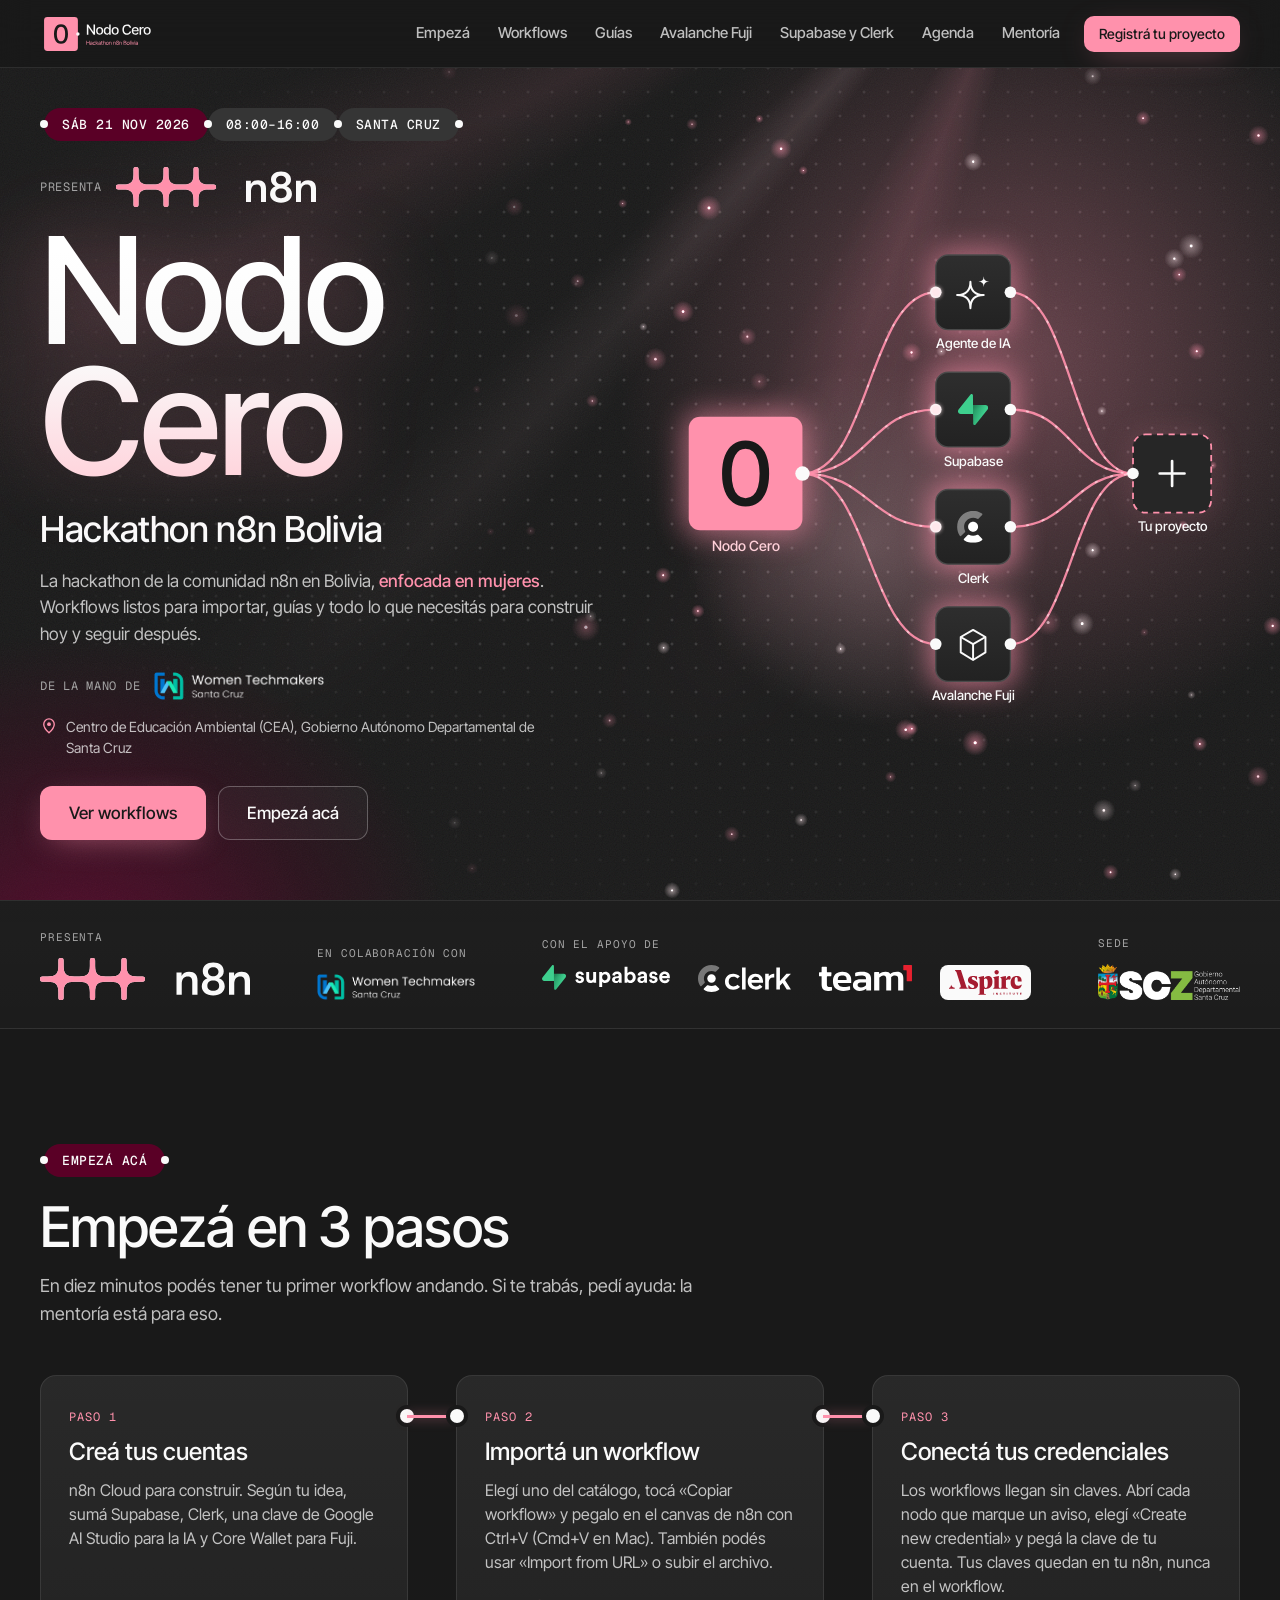
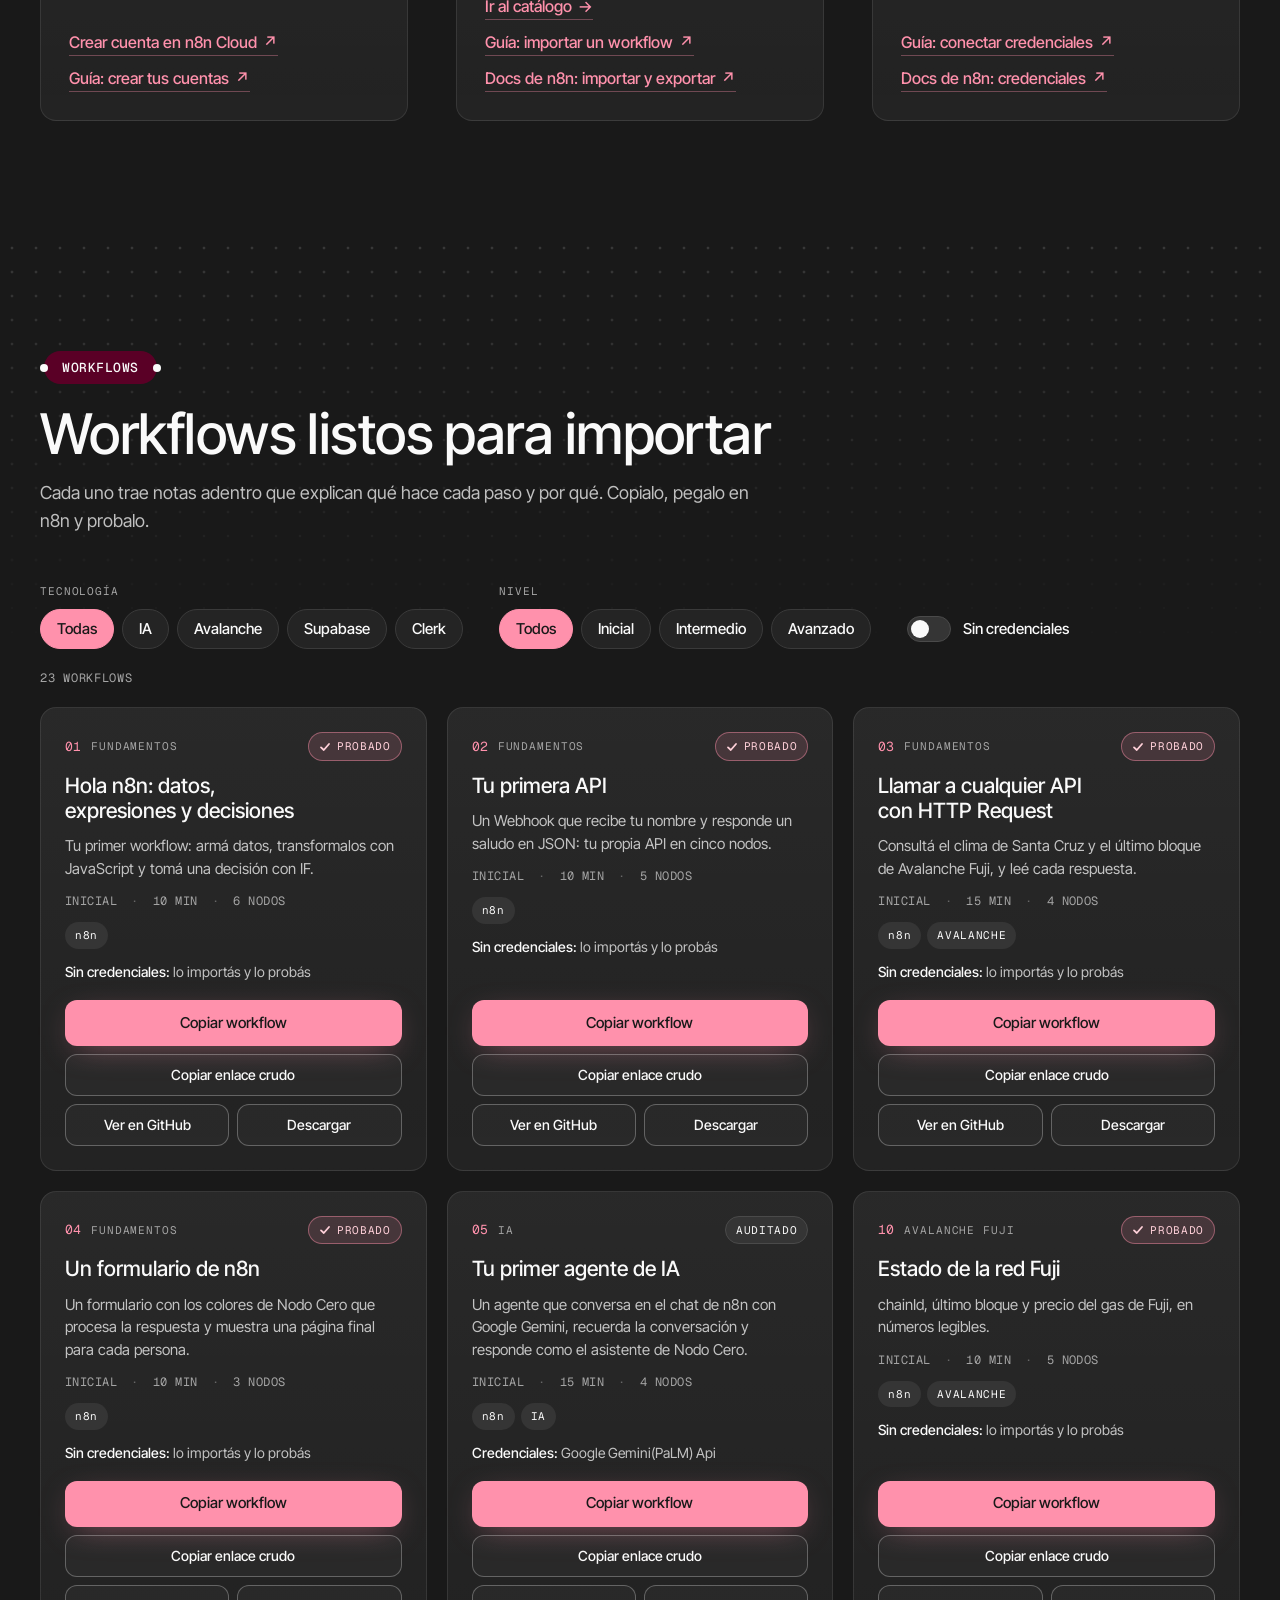
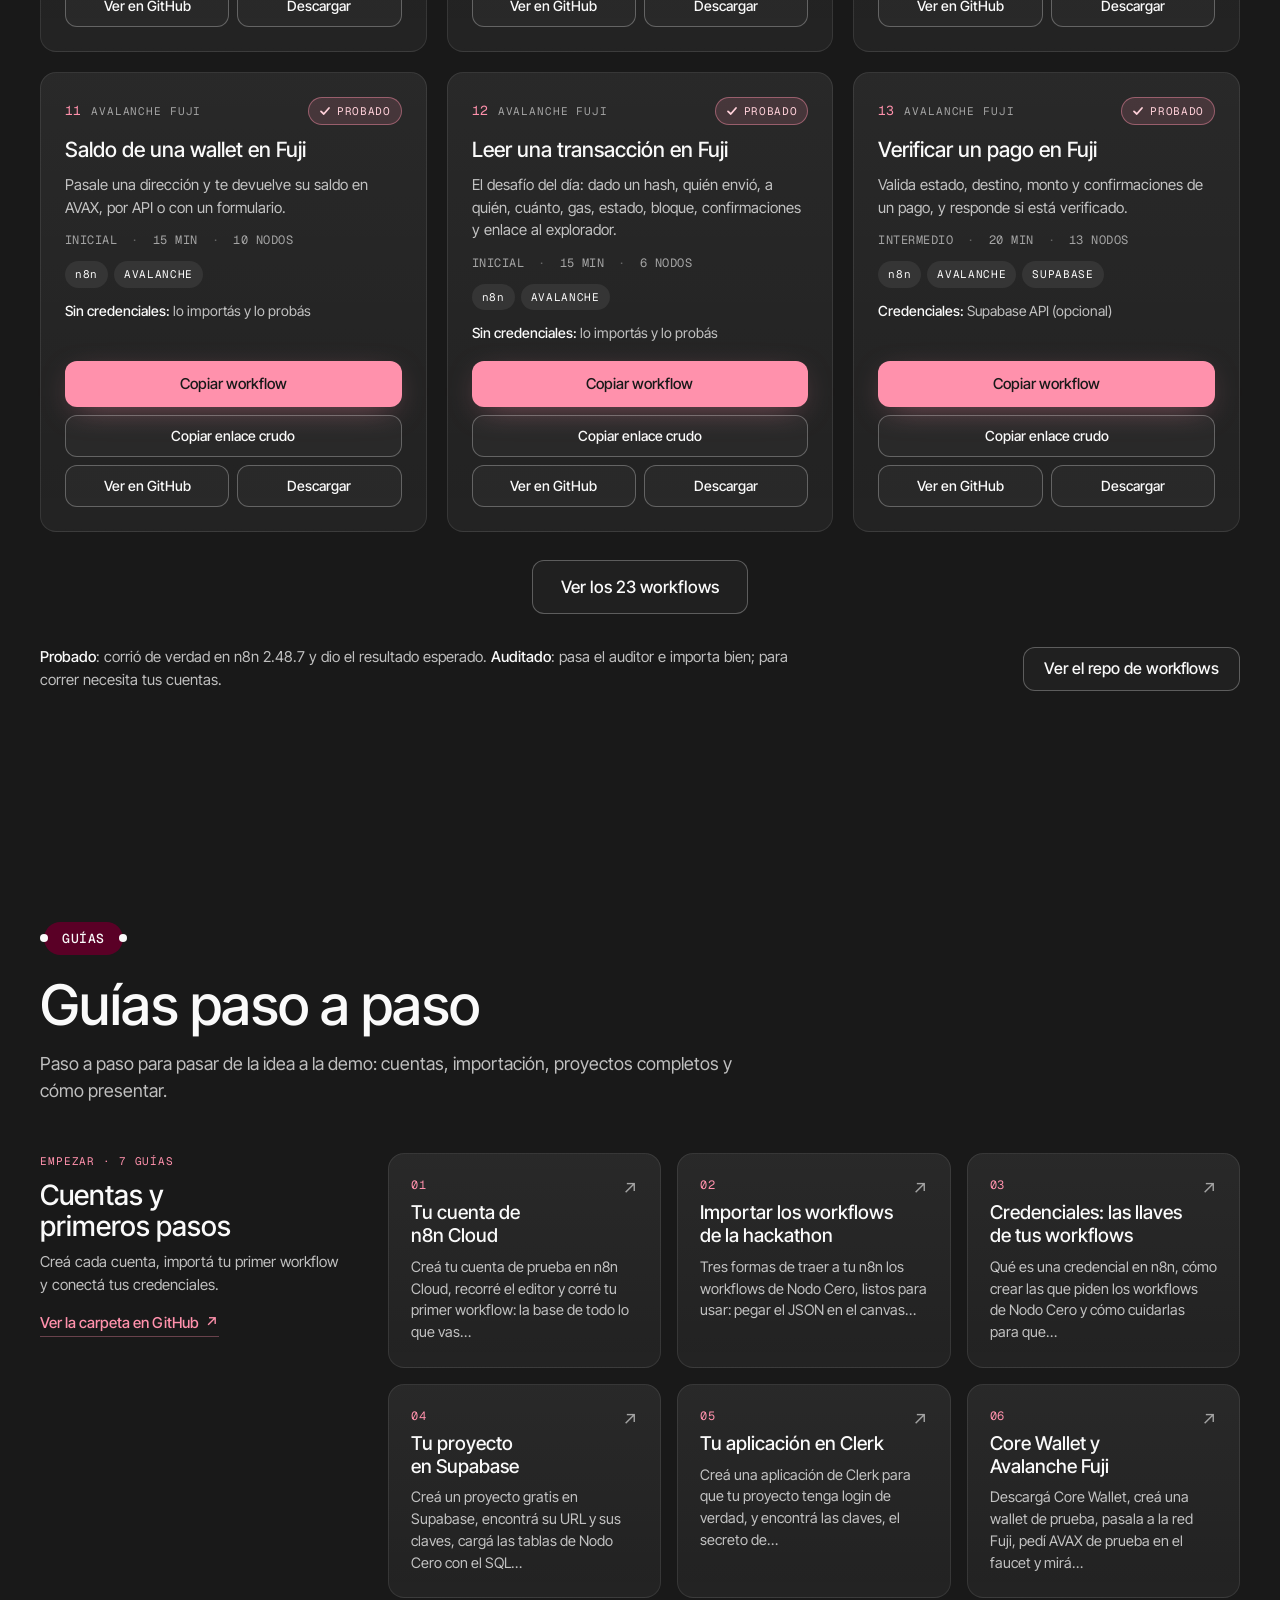
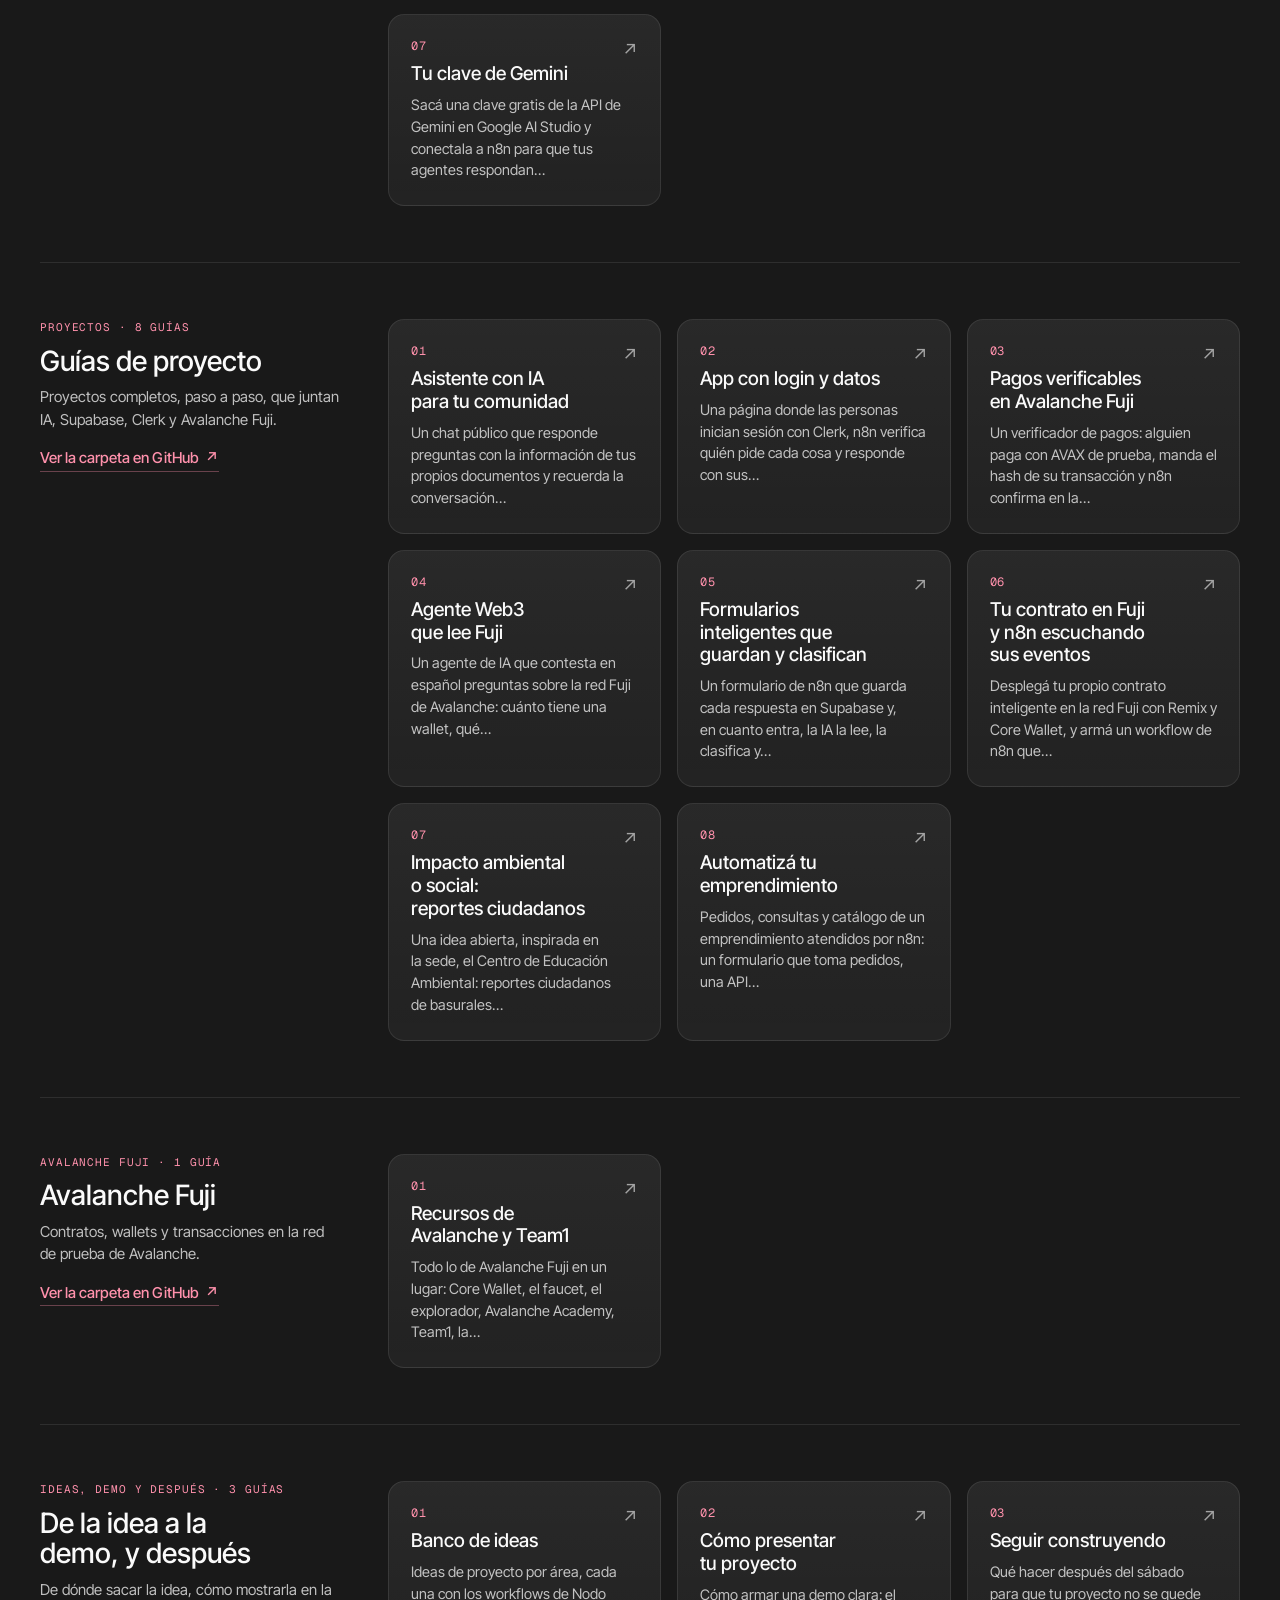
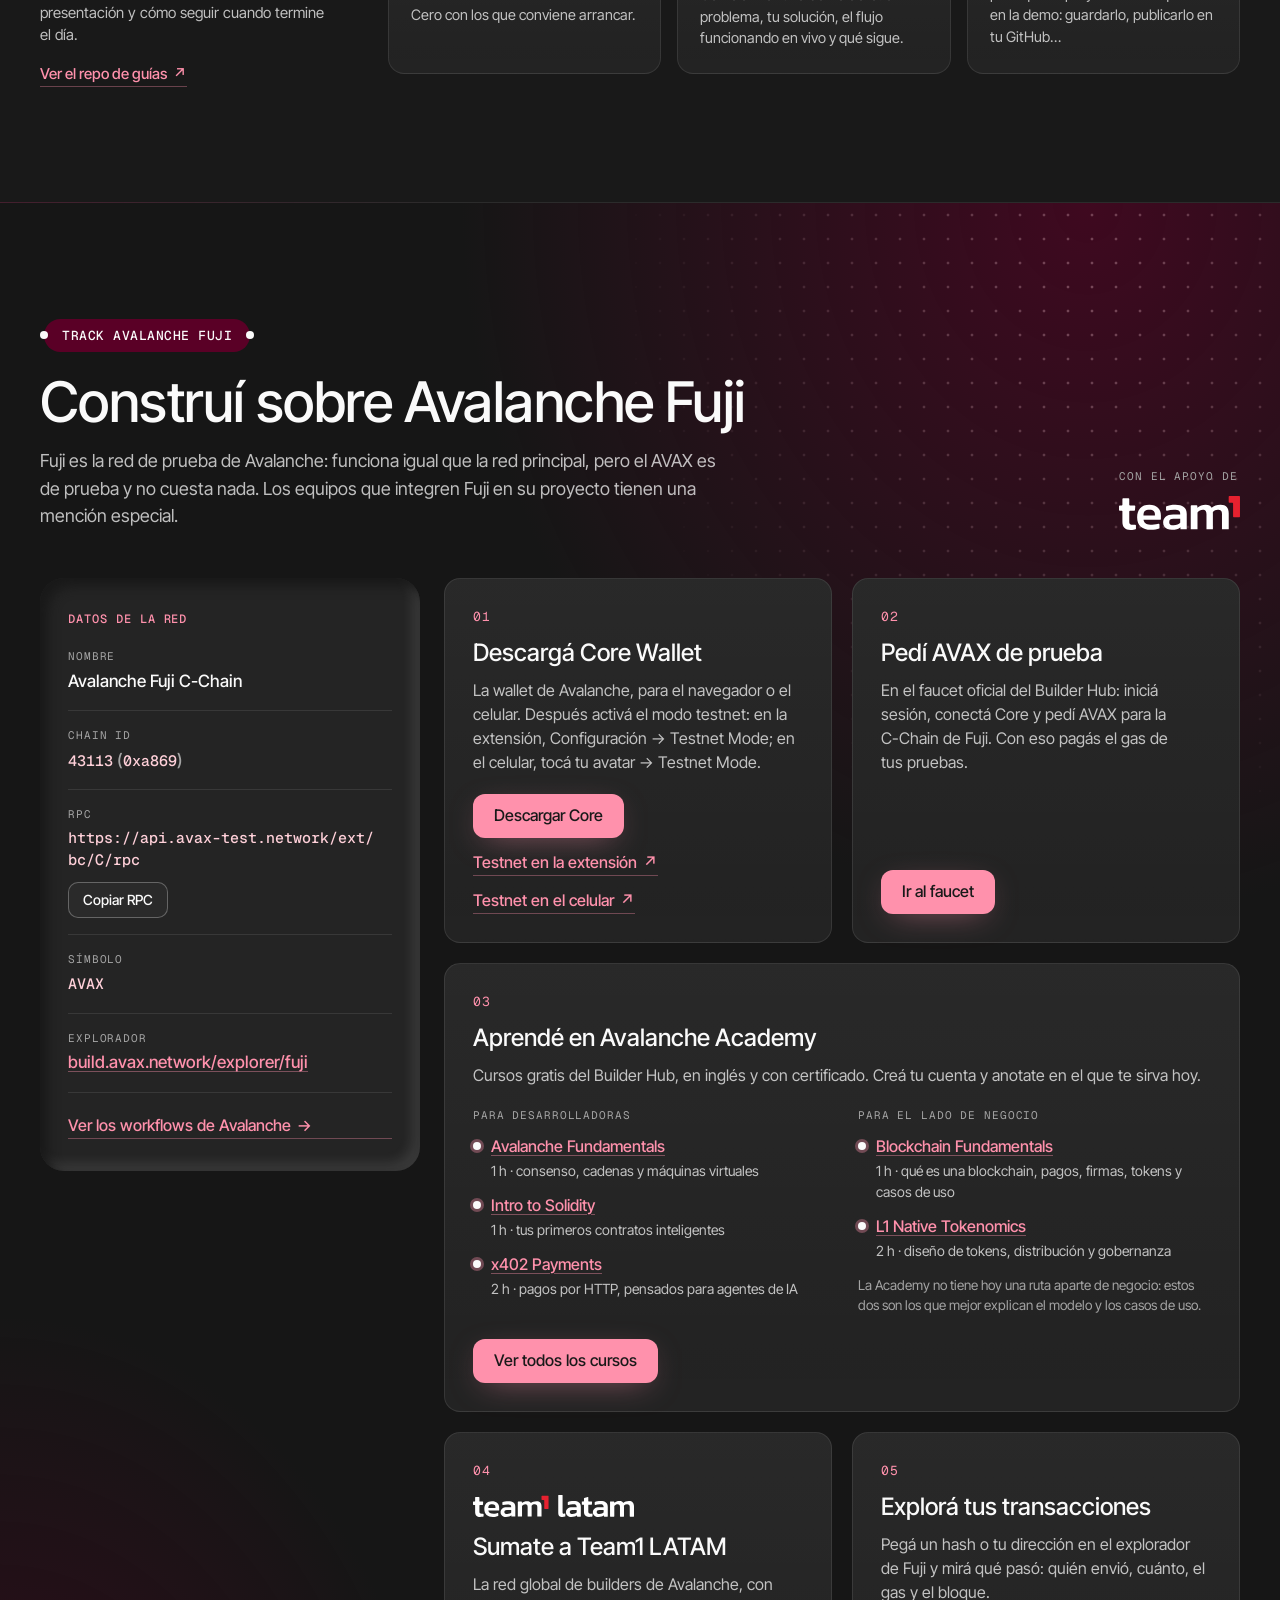
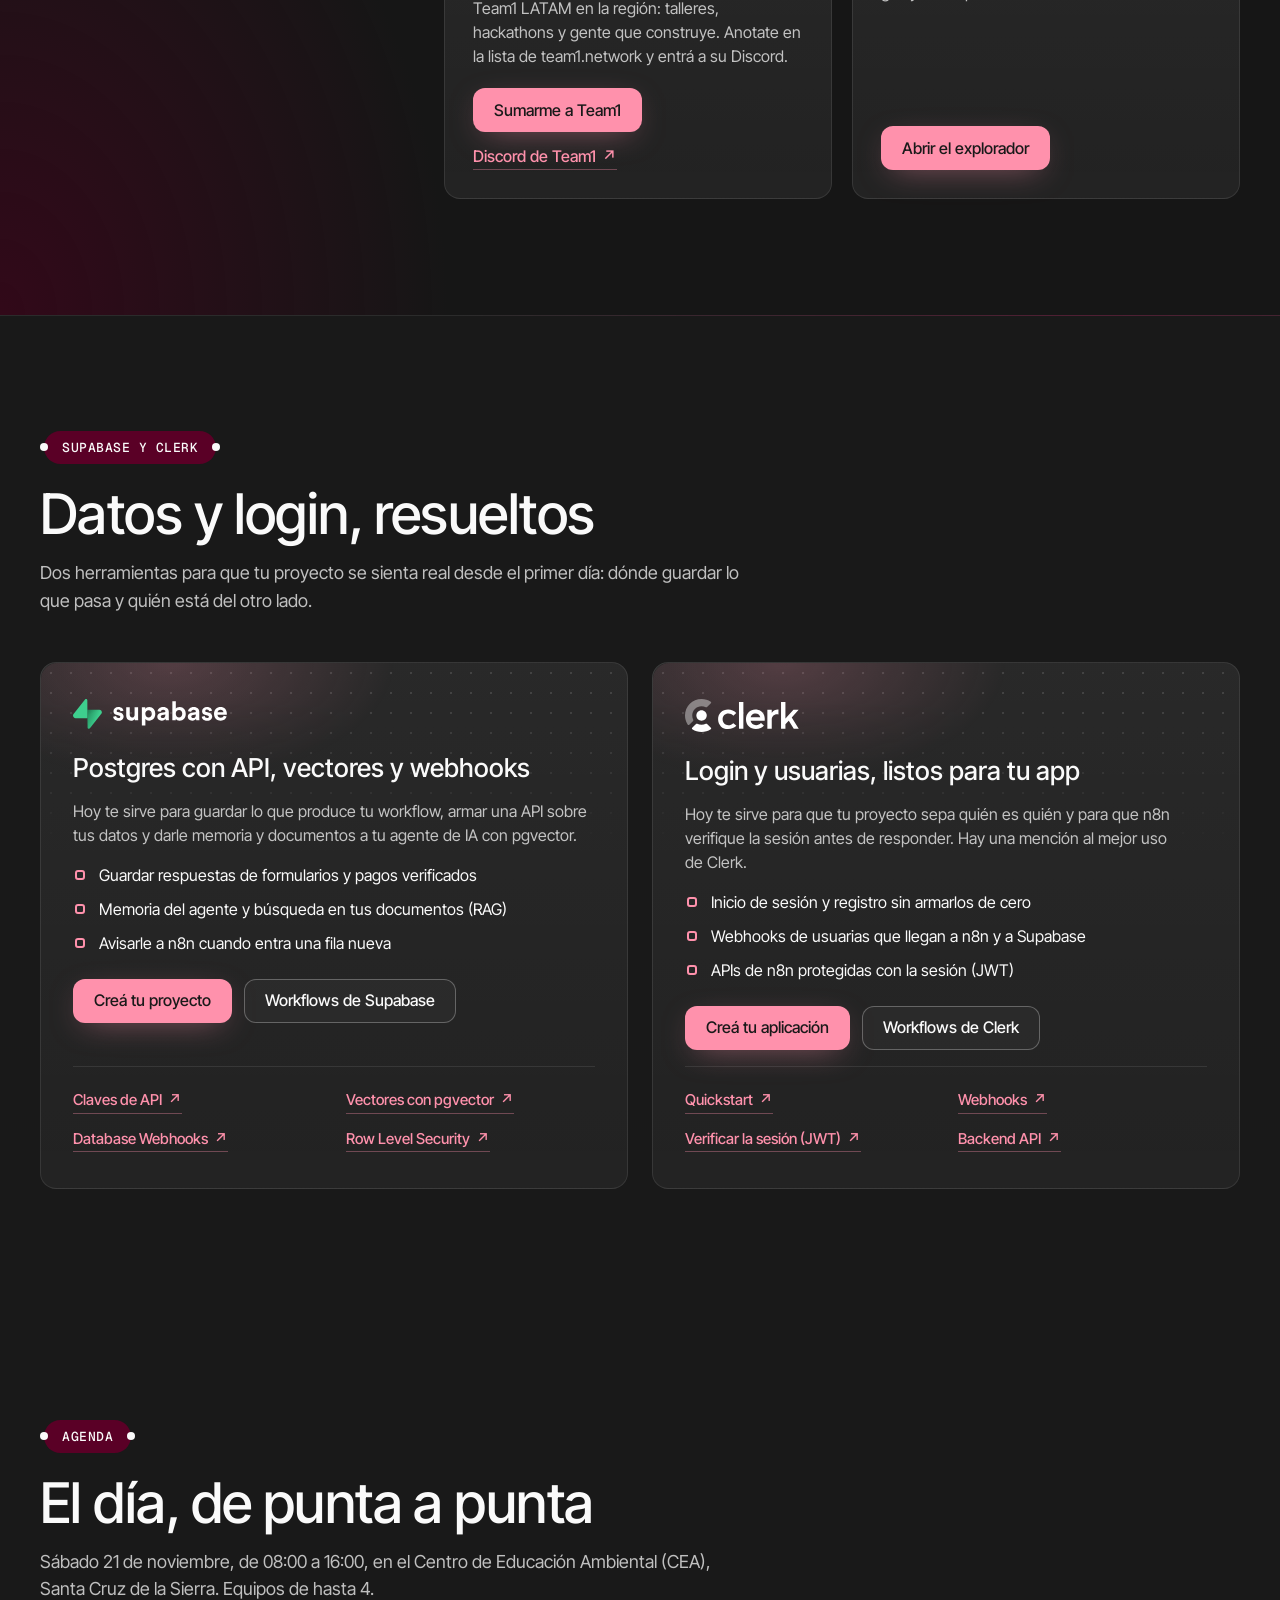
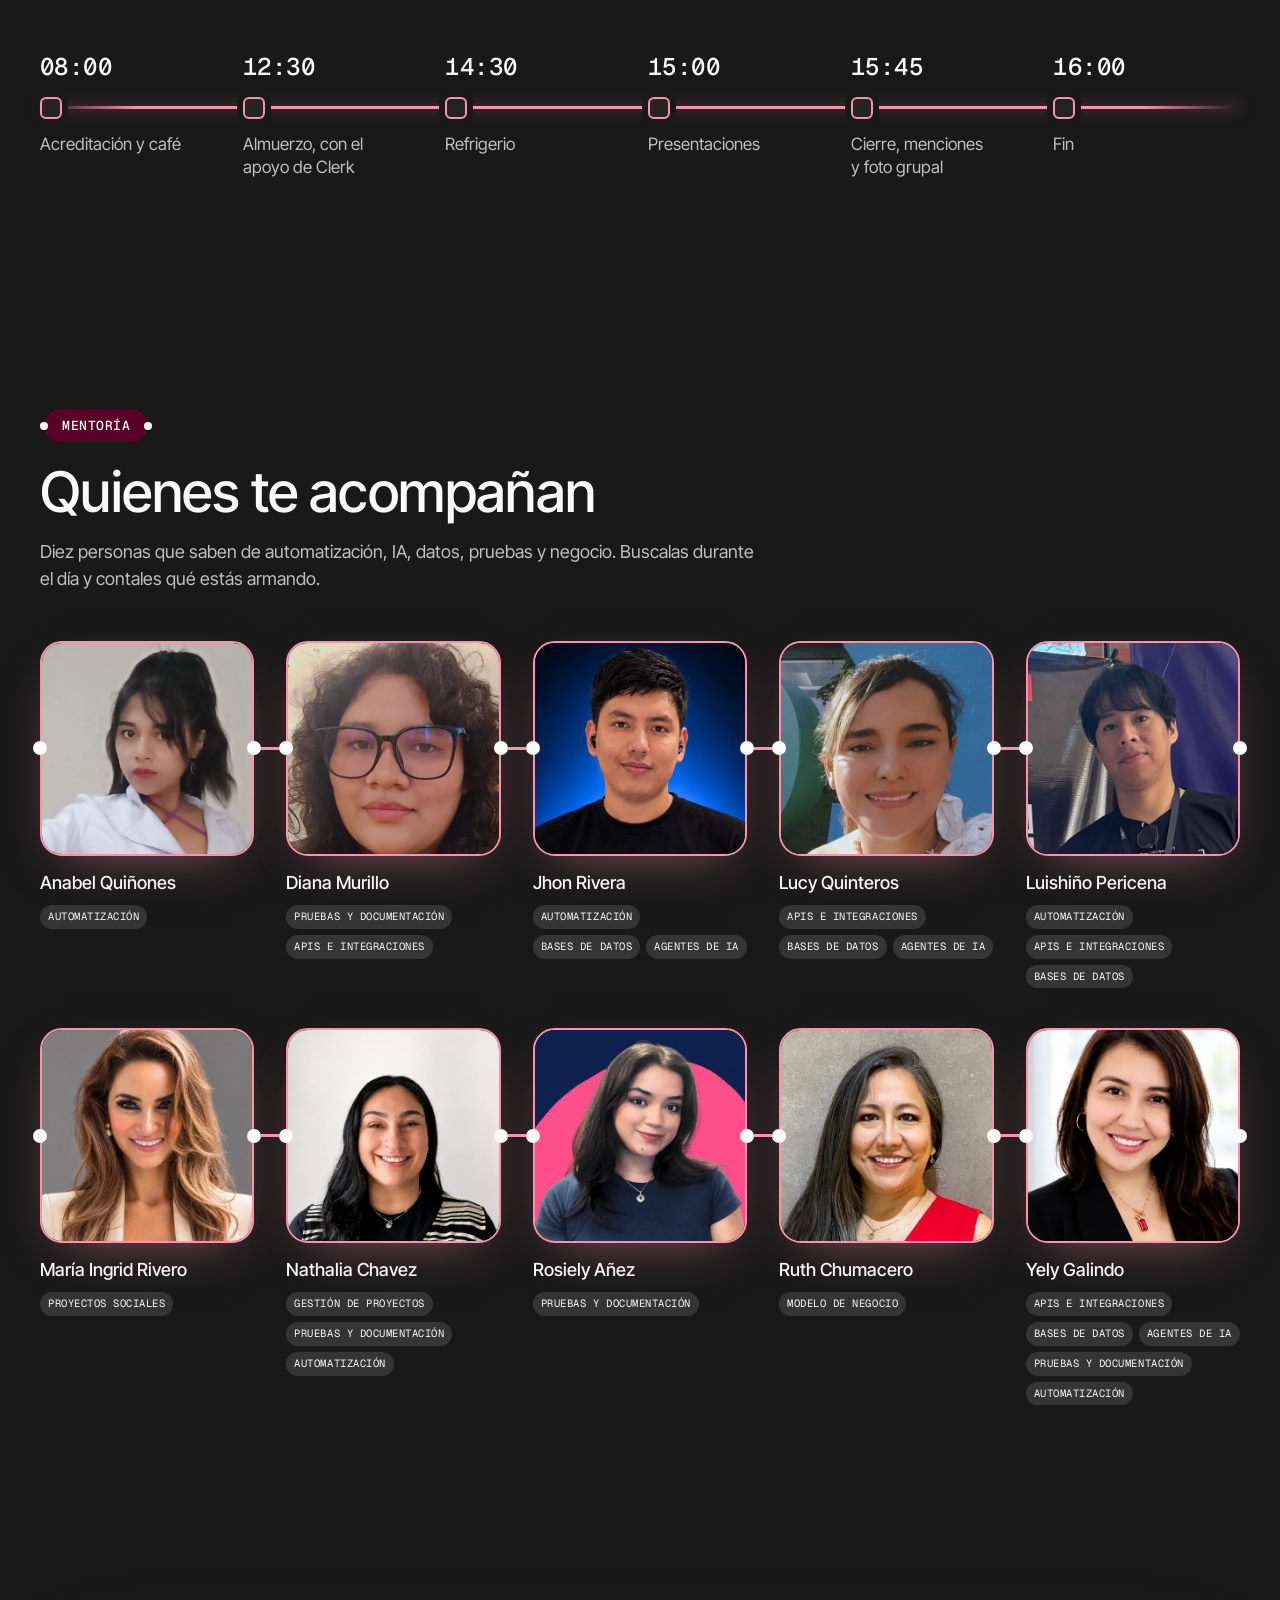
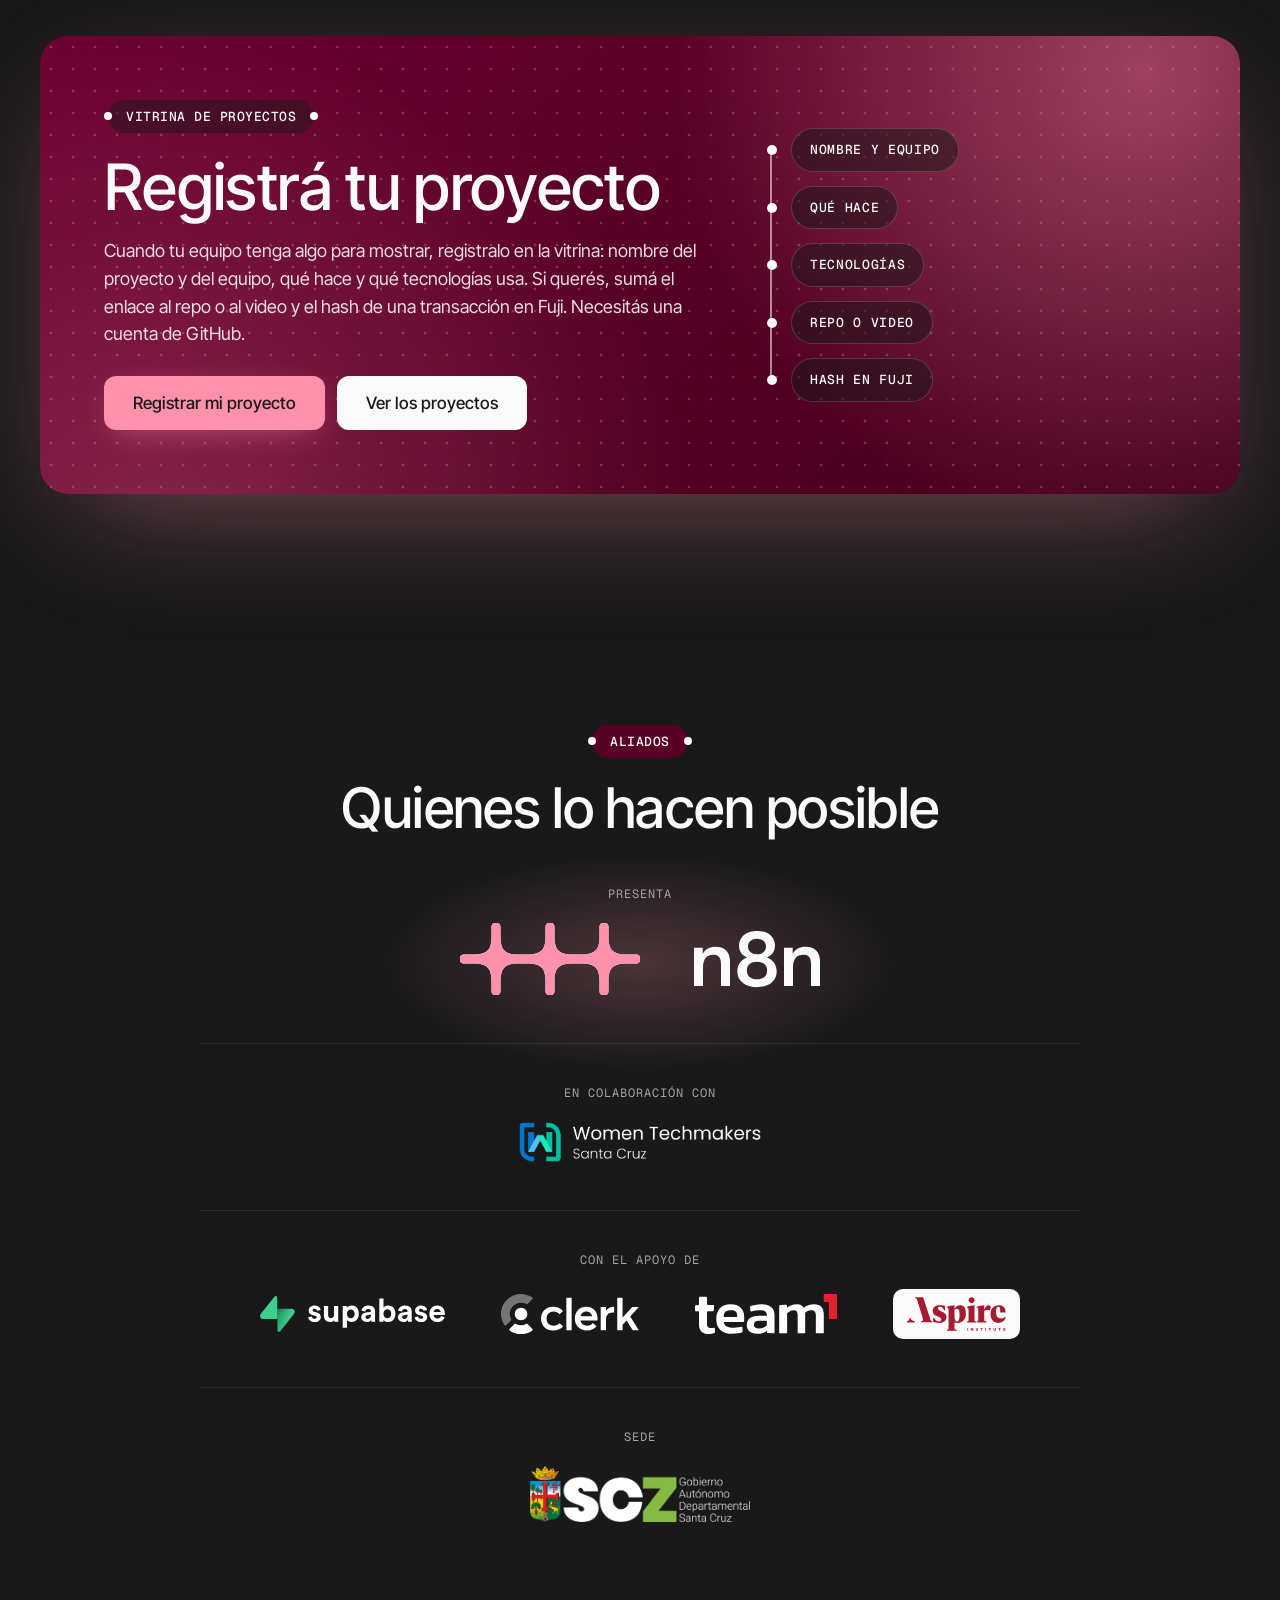
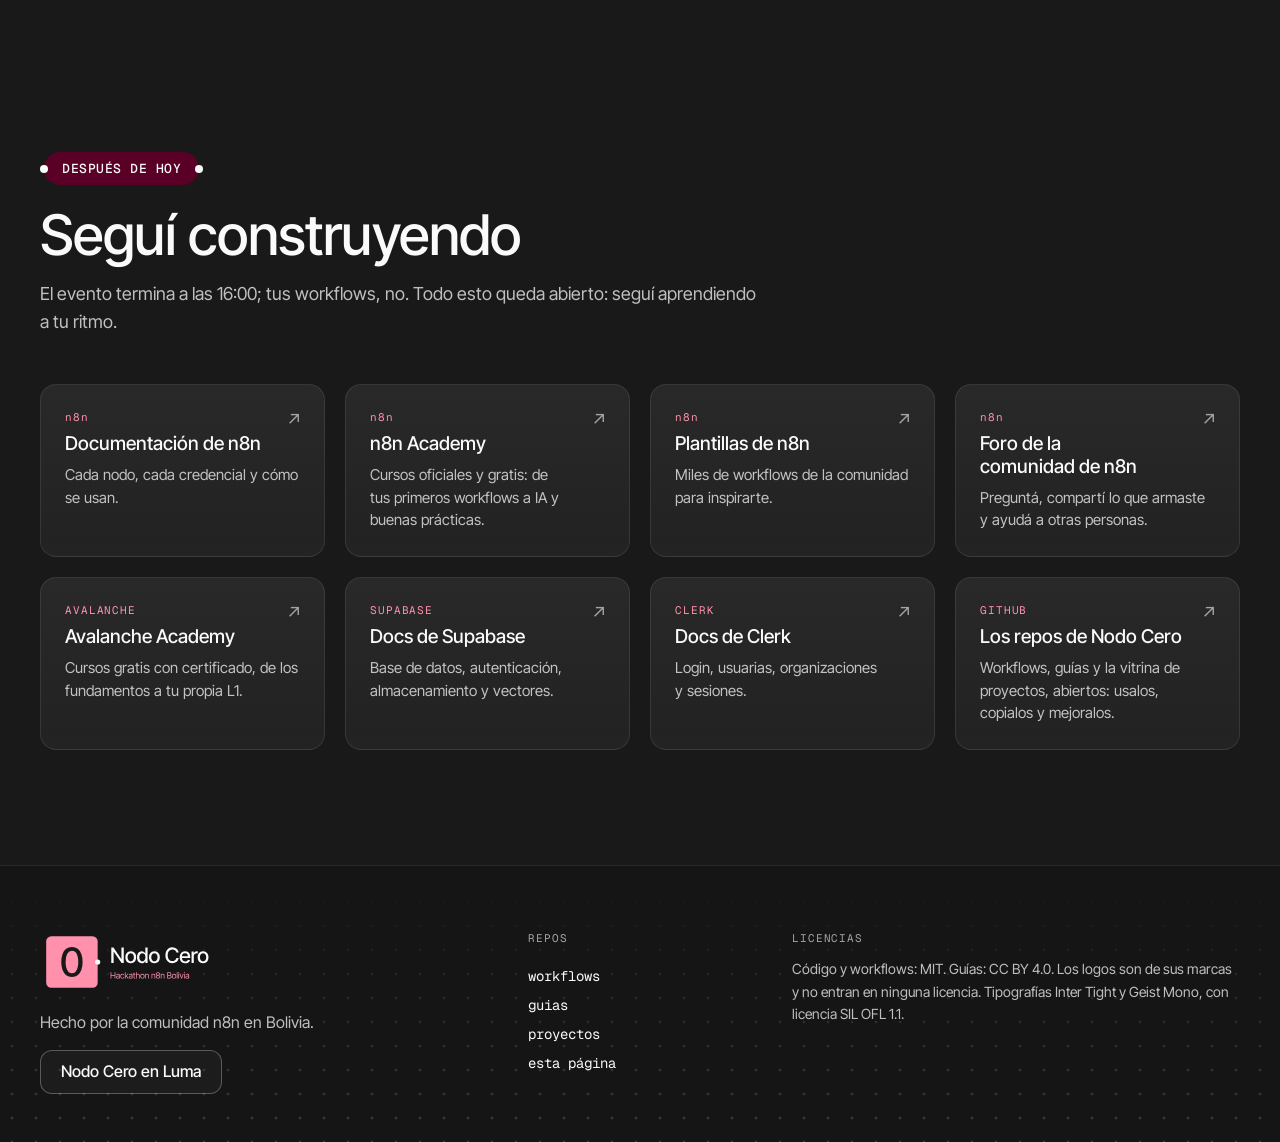
==== index.html @ bc888fd3 "Página de proyectos de Nodo Cero" ====
<!doctype html>
<html lang="es">
<head>
<meta charset="utf-8">
<meta name="viewport" content="width=device-width, initial-scale=1, viewport-fit=cover">
<title>Nodo Cero · Hackathon n8n Bolivia: workflows, guías y recursos</title>
<meta name="description" content="La hackathon de la comunidad n8n en Bolivia, enfocada en mujeres, de la mano de Women Techmakers Santa Cruz. Workflows de n8n listos para importar, guías, Avalanche Fuji, Supabase y Clerk. Sábado 21 de noviembre de 2026, Santa Cruz de la Sierra.">
<link rel="canonical" href="https://nodo-cero-bo.github.io/">
<meta name="theme-color" content="#191919">
<meta name="color-scheme" content="dark">

<meta property="og:type" content="website">
<meta property="og:site_name" content="Nodo Cero">
<meta property="og:locale" content="es_BO">
<meta property="og:url" content="https://nodo-cero-bo.github.io/">
<meta property="og:title" content="Nodo Cero · Hackathon n8n Bolivia">
<meta property="og:description" content="Workflows de n8n listos para importar, guías y recursos para construir con IA, Supabase, Clerk y Avalanche Fuji. Enfocada en mujeres, de la mano de Women Techmakers Santa Cruz.">
<meta property="og:image" content="https://nodo-cero-bo.github.io/assets/og.png">
<meta property="og:image:width" content="1200">
<meta property="og:image:height" content="630">
<meta property="og:image:alt" content="Nodo Cero, Hackathon n8n Bolivia: un flujo de nodos de n8n conectados con líneas rosas sobre una grilla de puntos.">
<meta name="twitter:card" content="summary_large_image">
<meta name="twitter:title" content="Nodo Cero · Hackathon n8n Bolivia">
<meta name="twitter:description" content="Workflows de n8n listos para importar, guías y recursos para construir con IA, Supabase, Clerk y Avalanche Fuji.">
<meta name="twitter:image" content="https://nodo-cero-bo.github.io/assets/og.png">
<meta name="twitter:image:alt" content="Nodo Cero, Hackathon n8n Bolivia: un flujo de nodos de n8n conectados con líneas rosas sobre una grilla de puntos.">

<link rel="icon" href="assets/favicon.svg" type="image/svg+xml">
<link rel="icon" href="assets/favicon-32.png" sizes="32x32" type="image/png">
<link rel="apple-touch-icon" href="assets/apple-touch-icon.png">
<link rel="preload" href="assets/fuentes/InterTight-500.woff" as="font" type="font/woff" crossorigin>
<link rel="preload" href="assets/fuentes/InterTight-400.woff" as="font" type="font/woff" crossorigin>
<link rel="preload" href="assets/fuentes/GeistMono-500.woff" as="font" type="font/woff" crossorigin>
<link rel="stylesheet" href="assets/css/estilos.css">
<script type="application/ld+json">
{
  "@context": "https://schema.org",
  "@type": "Event",
  "name": "Nodo Cero – Hackathon n8n Bolivia",
  "description": "La hackathon de la comunidad n8n en Bolivia, enfocada en mujeres, de la mano de Women Techmakers Santa Cruz.",
  "startDate": "2026-11-21T08:00:00-04:00",
  "endDate": "2026-11-21T16:00:00-04:00",
  "eventAttendanceMode": "https://schema.org/OfflineEventAttendanceMode",
  "eventStatus": "https://schema.org/EventScheduled",
  "location": {
    "@type": "Place",
    "name": "Centro de Educación Ambiental (CEA), Gobierno Autónomo Departamental de Santa Cruz",
    "address": { "@type": "PostalAddress", "addressLocality": "Santa Cruz de la Sierra", "addressCountry": "BO" }
  },
  "image": "https://nodo-cero-bo.github.io/assets/og.png",
  "url": "https://nodo-cero-bo.github.io/",
  "sameAs": "https://luma.com/n8n-rfgv"
}
</script>
</head>
<body>
<a class="saltar" href="#contenido">Saltar al contenido</a>

<header class="cabecera" id="cabecera">
  <div class="contenedor cabecera__fila">
    <a class="cabecera__marca" href="#inicio" aria-label="Nodo Cero, ir al inicio">
      <img src="assets/logos/nodo-cero_horizontal_fondo-oscuro.svg" alt="Nodo Cero, Hackathon n8n Bolivia" width="2039" height="744">
    </a>
    <nav class="cabecera__nav" id="menu" aria-label="Secciones">
      <a href="#empezar">Empezá</a>
      <a href="#workflows">Workflows</a>
      <a href="#guias">Guías</a>
      <a href="#avalanche">Avalanche Fuji</a>
      <a href="#supabase-clerk">Supabase y Clerk</a>
      <a href="#agenda">Agenda</a>
      <a href="#mentoria">Mentoría</a>
      <a class="boton boton--chico boton--rosa" href="#registrar">Registrá tu proyecto</a>
    </nav>
    <button class="cabecera__menu" type="button" aria-expanded="false" aria-controls="menu">
      <span class="cabecera__menu-icono" aria-hidden="true"></span>
      <span class="cabecera__menu-texto">Menú</span>
    </button>
  </div>
</header>

<main id="contenido">

<!-- ============================================================ PORTADA -->
<section class="heroe" id="inicio" aria-labelledby="titulo-heroe">
  <div class="heroe__fondo" aria-hidden="true">
    <div class="heroe__puntos"></div>
    <div class="heroe__halo heroe__halo--a"></div>
    <div class="heroe__halo heroe__halo--b"></div>
    <div class="heroe__halo heroe__halo--c"></div>
    <div class="heroe__rayos"></div>
    <div class="heroe__piso"></div>
    <canvas class="heroe__chispas" id="chispas"></canvas>
    <div class="heroe__grano"></div>
  </div>

  <div class="contenedor heroe__grilla">
    <div class="heroe__texto">
      <ul class="capsulas" aria-label="Fecha, horario y ciudad">
        <li class="capsula capsula--acento">SÁB 21 NOV 2026</li>
        <li class="capsula">08:00–16:00</li>
        <li class="capsula">SANTA CRUZ</li>
      </ul>

      <p class="heroe__presenta">
        <span>Presenta</span>
        <img src="assets/logos/n8n-logo-white-accent.svg" alt="n8n" width="480" height="96">
      </p>

      <h1 class="heroe__titulo" id="titulo-heroe"><span>Nodo</span> <span>Cero</span></h1>
      <p class="heroe__subtitulo">Hackathon n8n Bolivia</p>
      <p class="heroe__bajada">La hackathon de la comunidad n8n en Bolivia, <strong>enfocada en mujeres</strong>. Workflows listos para importar, guías y todo lo que necesitás para construir hoy y seguir después.</p>

      <p class="heroe__wtm">
        <span>De la mano de</span>
        <img src="assets/logos/wtm-santa-cruz-para-fondo-oscuro.png" alt="Women Techmakers Santa Cruz" width="1361" height="225">
      </p>

      <p class="heroe__sede">
        <svg viewBox="0 0 24 24" width="18" height="18" aria-hidden="true"><path d="M12 21s-7-6.2-7-11.5A7 7 0 0 1 19 9.5C19 14.8 12 21 12 21Z" fill="none" stroke="currentColor" stroke-width="1.8"/><circle cx="12" cy="9.5" r="2.5" fill="currentColor"/></svg>
        <span>Centro de Educación Ambiental (CEA), Gobierno Autónomo Departamental de Santa Cruz</span>
      </p>

      <div class="heroe__acciones">
        <a class="boton boton--rosa boton--grande" href="#workflows">Ver workflows</a>
        <a class="boton boton--borde boton--grande" href="#empezar">Empezá acá</a>
      </div>
    </div>

    <div class="heroe__flujo">
<!-- heroe:inicio -->
<svg class="flujo flujo--compu" id="flujo-compu" viewBox="0 0 640 600" role="img" aria-labelledby="flujo-compu-titulo">
<title id="flujo-compu-titulo">Un workflow de n8n: del Nodo Cero salen conexiones rosas hacia un agente de IA, Supabase, Clerk y Avalanche Fuji, que se juntan en tu proyecto.</title>
<defs>
  <filter id="flujo-compu-desenfoque" x="-60%" y="-60%" width="220%" height="220%"><feGaussianBlur stdDeviation="16"/></filter>
  <filter id="flujo-compu-brillo" x="-200%" y="-200%" width="500%" height="500%"><feGaussianBlur stdDeviation="3" result="b"/><feMerge><feMergeNode in="b"/><feMergeNode in="b"/><feMergeNode in="SourceGraphic"/></feMerge></filter>
  <linearGradient id="flujo-compu-nodo" x1="0" y1="0" x2="0" y2="1"><stop offset="0" stop-color="#2E2E2E"/><stop offset="1" stop-color="#222222"/></linearGradient>
</defs>
<g class="flujo__halos"><rect x="14" y="230" width="140" height="140" rx="20" fill="#FF91AC" filter="url(#flujo-compu-desenfoque)" opacity="0.45" class="flujo__halo"><animate attributeName="opacity" dur="4.8s" repeatCount="indefinite" keyTimes="0.0000;0.0010;0.0510;0.2010;0.9900;1.0000" values="0.45;0.45;0.85;0.6;0.45;0.45"/></rect><rect x="292" y="48" width="96" height="96" rx="20" fill="#FF91AC" filter="url(#flujo-compu-desenfoque)" opacity="0.12" class="flujo__halo"><animate attributeName="opacity" dur="4.8s" repeatCount="indefinite" keyTimes="0.0000;0.2396;0.2896;0.4396;0.9900;1.0000" values="0.12;0.12;0.75;0.27;0.12;0.12"/></rect><rect x="292" y="180" width="96" height="96" rx="20" fill="#FF91AC" filter="url(#flujo-compu-desenfoque)" opacity="0.12" class="flujo__halo"><animate attributeName="opacity" dur="4.8s" repeatCount="indefinite" keyTimes="0.0000;0.2646;0.3146;0.4646;0.9900;1.0000" values="0.12;0.12;0.75;0.27;0.12;0.12"/></rect><rect x="292" y="312" width="96" height="96" rx="20" fill="#FF91AC" filter="url(#flujo-compu-desenfoque)" opacity="0.12" class="flujo__halo"><animate attributeName="opacity" dur="4.8s" repeatCount="indefinite" keyTimes="0.0000;0.2896;0.3396;0.4896;0.9900;1.0000" values="0.12;0.12;0.75;0.27;0.12;0.12"/></rect><rect x="292" y="444" width="96" height="96" rx="20" fill="#FF91AC" filter="url(#flujo-compu-desenfoque)" opacity="0.12" class="flujo__halo"><animate attributeName="opacity" dur="4.8s" repeatCount="indefinite" keyTimes="0.0000;0.3146;0.3646;0.5146;0.9900;1.0000" values="0.12;0.12;0.75;0.27;0.12;0.12"/></rect><rect x="514" y="250" width="100" height="100" rx="20" fill="#FF91AC" filter="url(#flujo-compu-desenfoque)" opacity="0.12" class="flujo__halo"><animate attributeName="opacity" dur="4.8s" repeatCount="indefinite" keyTimes="0.0000;0.6583;0.7083;0.8583;0.9900;1.0000" values="0.12;0.12;0.9;0.27;0.12;0.12"/></rect></g>
<g class="flujo__aristas"><path id="flujo-compu-a0" class="flujo__arista" d="M148 300C223 300 223 96 298 96"/><path id="flujo-compu-b0" class="flujo__arista" d="M382 96C451 96 451 300 520 300"/><path id="flujo-compu-a1" class="flujo__arista" d="M148 300C223 300 223 228 298 228"/><path id="flujo-compu-b1" class="flujo__arista" d="M382 228C451 228 451 300 520 300"/><path id="flujo-compu-a2" class="flujo__arista" d="M148 300C223 300 223 360 298 360"/><path id="flujo-compu-b2" class="flujo__arista" d="M382 360C451 360 451 300 520 300"/><path id="flujo-compu-a3" class="flujo__arista" d="M148 300C223 300 223 492 298 492"/><path id="flujo-compu-b3" class="flujo__arista" d="M382 492C451 492 451 300 520 300"/></g>
<g class="flujo__corrientes"><path class="flujo__corriente" d="M148 300C223 300 223 96 298 96"/><path class="flujo__corriente" d="M382 96C451 96 451 300 520 300"/><path class="flujo__corriente" d="M148 300C223 300 223 228 298 228"/><path class="flujo__corriente" d="M382 228C451 228 451 300 520 300"/><path class="flujo__corriente" d="M148 300C223 300 223 360 298 360"/><path class="flujo__corriente" d="M382 360C451 360 451 300 520 300"/><path class="flujo__corriente" d="M148 300C223 300 223 492 298 492"/><path class="flujo__corriente" d="M382 492C451 492 451 300 520 300"/></g>
<g class="flujo__nodo"><rect x="298" y="54" width="84" height="84" rx="14" fill="url(#flujo-compu-nodo)" stroke="#4A4A4A" stroke-width="1.5"/><path d="M337 84Q337 99 352 99Q337 99 337 114Q337 99 322 99Q337 99 337 84Z" fill="none" stroke="#FAFAFA" stroke-width="2.2" stroke-linejoin="round"/><path d="M352 78Q352 84 358 84Q352 84 352 90Q352 84 346 84Q352 84 352 78Z" fill="#FAFAFA"/><text x="340" y="159" class="flujo__etiqueta" font-size="15">Agente de IA</text></g><g class="flujo__nodo"><rect x="298" y="186" width="84" height="84" rx="14" fill="url(#flujo-compu-nodo)" stroke="#4A4A4A" stroke-width="1.5"/><image href="assets/logos/supabase-logo-icon.svg" x="323" y="210.37614678899084" width="34" height="35.24770642201835"/><text x="340" y="291" class="flujo__etiqueta" font-size="15">Supabase</text></g><g class="flujo__nodo"><rect x="298" y="318" width="84" height="84" rx="14" fill="url(#flujo-compu-nodo)" stroke="#4A4A4A" stroke-width="1.5"/><image href="assets/logos/symbol-light.svg" x="322" y="342" width="36" height="36"/><text x="340" y="423" class="flujo__etiqueta" font-size="15">Clerk</text></g><g class="flujo__nodo"><rect x="298" y="450" width="84" height="84" rx="14" fill="url(#flujo-compu-nodo)" stroke="#4A4A4A" stroke-width="1.5"/><path d="M340.0 476.0L353.9 484.0L353.9 501.3L340.0 509.9L326.1 501.3L326.1 484.0Z" fill="none" stroke="#FAFAFA" stroke-width="2.2" stroke-linejoin="round"/><path d="M326.1 484.0L340.0 492.0L353.9 484.0M340.0 492.0L340.0 509.9" fill="none" stroke="#FAFAFA" stroke-width="2.2" stroke-linejoin="round"/><text x="340" y="555" class="flujo__etiqueta" font-size="15">Avalanche Fuji</text></g><g class="flujo__nodo flujo__nodo--fin"><rect x="520" y="256" width="88" height="88" rx="14" fill="#262626" stroke="#FF91AC" stroke-width="2" stroke-dasharray="7 6"/><path d="M550 300H578M564 286V314" stroke="#FAFAFA" stroke-width="3" stroke-linecap="round"/><text x="564" y="365" class="flujo__etiqueta" font-size="15">Tu proyecto</text></g>
<g class="flujo__nodo flujo__nodo--cero"><image href="assets/logos/nodo-cero_simbolo_fondo-oscuro.svg" x="4.6" y="220.6" width="158.7" height="158.7"/><text x="84" y="387" class="flujo__etiqueta flujo__etiqueta--cero" font-size="16">Nodo Cero</text></g>
<g class="flujo__puertos"><circle cx="298" cy="96" r="6.5" fill="#FAFAFA"/><circle cx="382" cy="96" r="6.5" fill="#FAFAFA"/><circle cx="298" cy="228" r="6.5" fill="#FAFAFA"/><circle cx="382" cy="228" r="6.5" fill="#FAFAFA"/><circle cx="298" cy="360" r="6.5" fill="#FAFAFA"/><circle cx="382" cy="360" r="6.5" fill="#FAFAFA"/><circle cx="298" cy="492" r="6.5" fill="#FAFAFA"/><circle cx="382" cy="492" r="6.5" fill="#FAFAFA"/><circle cx="520" cy="300" r="6.5" fill="#FAFAFA"/><circle cx="148" cy="300" r="8.1" fill="#FAFAFA"/></g>
<g class="flujo__pulsos" filter="url(#flujo-compu-brillo)"><circle r="4.5" fill="#FFE8EC" opacity="0" class="flujo__pulso"><animateMotion dur="4.8s" repeatCount="indefinite" keyPoints="0;0;1;1" keyTimes="0;0.0313;0.2500;1" calcMode="spline" keySplines="0 0 1 1;0.45 0 0.55 1;0 0 1 1"><mpath href="#flujo-compu-a0"/></animateMotion><animate attributeName="opacity" dur="4.8s" repeatCount="indefinite" keyTimes="0;0.0313;0.0353;0.2460;0.2500;1" values="0;0;1;1;0;0"/></circle><circle r="4.5" fill="#FFE8EC" opacity="0" class="flujo__pulso"><animateMotion dur="4.8s" repeatCount="indefinite" keyPoints="0;0;1;1" keyTimes="0;0.3646;0.5833;1" calcMode="spline" keySplines="0 0 1 1;0.45 0 0.55 1;0 0 1 1"><mpath href="#flujo-compu-b0"/></animateMotion><animate attributeName="opacity" dur="4.8s" repeatCount="indefinite" keyTimes="0;0.3646;0.3686;0.5793;0.5833;1" values="0;0;1;1;0;0"/></circle><circle r="4.5" fill="#FFE8EC" opacity="0" class="flujo__pulso"><animateMotion dur="4.8s" repeatCount="indefinite" keyPoints="0;0;1;1" keyTimes="0;0.0563;0.2750;1" calcMode="spline" keySplines="0 0 1 1;0.45 0 0.55 1;0 0 1 1"><mpath href="#flujo-compu-a1"/></animateMotion><animate attributeName="opacity" dur="4.8s" repeatCount="indefinite" keyTimes="0;0.0563;0.0603;0.2710;0.2750;1" values="0;0;1;1;0;0"/></circle><circle r="4.5" fill="#FFE8EC" opacity="0" class="flujo__pulso"><animateMotion dur="4.8s" repeatCount="indefinite" keyPoints="0;0;1;1" keyTimes="0;0.3896;0.6083;1" calcMode="spline" keySplines="0 0 1 1;0.45 0 0.55 1;0 0 1 1"><mpath href="#flujo-compu-b1"/></animateMotion><animate attributeName="opacity" dur="4.8s" repeatCount="indefinite" keyTimes="0;0.3896;0.3936;0.6043;0.6083;1" values="0;0;1;1;0;0"/></circle><circle r="4.5" fill="#FFE8EC" opacity="0" class="flujo__pulso"><animateMotion dur="4.8s" repeatCount="indefinite" keyPoints="0;0;1;1" keyTimes="0;0.0813;0.3000;1" calcMode="spline" keySplines="0 0 1 1;0.45 0 0.55 1;0 0 1 1"><mpath href="#flujo-compu-a2"/></animateMotion><animate attributeName="opacity" dur="4.8s" repeatCount="indefinite" keyTimes="0;0.0813;0.0853;0.2960;0.3000;1" values="0;0;1;1;0;0"/></circle><circle r="4.5" fill="#FFE8EC" opacity="0" class="flujo__pulso"><animateMotion dur="4.8s" repeatCount="indefinite" keyPoints="0;0;1;1" keyTimes="0;0.4146;0.6333;1" calcMode="spline" keySplines="0 0 1 1;0.45 0 0.55 1;0 0 1 1"><mpath href="#flujo-compu-b2"/></animateMotion><animate attributeName="opacity" dur="4.8s" repeatCount="indefinite" keyTimes="0;0.4146;0.4186;0.6293;0.6333;1" values="0;0;1;1;0;0"/></circle><circle r="4.5" fill="#FFE8EC" opacity="0" class="flujo__pulso"><animateMotion dur="4.8s" repeatCount="indefinite" keyPoints="0;0;1;1" keyTimes="0;0.1063;0.3250;1" calcMode="spline" keySplines="0 0 1 1;0.45 0 0.55 1;0 0 1 1"><mpath href="#flujo-compu-a3"/></animateMotion><animate attributeName="opacity" dur="4.8s" repeatCount="indefinite" keyTimes="0;0.1063;0.1103;0.3210;0.3250;1" values="0;0;1;1;0;0"/></circle><circle r="4.5" fill="#FFE8EC" opacity="0" class="flujo__pulso"><animateMotion dur="4.8s" repeatCount="indefinite" keyPoints="0;0;1;1" keyTimes="0;0.4396;0.6583;1" calcMode="spline" keySplines="0 0 1 1;0.45 0 0.55 1;0 0 1 1"><mpath href="#flujo-compu-b3"/></animateMotion><animate attributeName="opacity" dur="4.8s" repeatCount="indefinite" keyTimes="0;0.4396;0.4436;0.6543;0.6583;1" values="0;0;1;1;0;0"/></circle></g>
</svg>
<svg class="flujo flujo--celu" id="flujo-celu" viewBox="0 0 360 372" role="img" aria-labelledby="flujo-celu-titulo">
<title id="flujo-celu-titulo">Un workflow de n8n: del Nodo Cero salen conexiones rosas hacia un agente de IA, Supabase, Clerk y Avalanche Fuji, que se juntan en tu proyecto.</title>
<defs>
  <filter id="flujo-celu-desenfoque" x="-60%" y="-60%" width="220%" height="220%"><feGaussianBlur stdDeviation="11.52"/></filter>
  <filter id="flujo-celu-brillo" x="-200%" y="-200%" width="500%" height="500%"><feGaussianBlur stdDeviation="2.16" result="b"/><feMerge><feMergeNode in="b"/><feMergeNode in="b"/><feMergeNode in="SourceGraphic"/></feMerge></filter>
  <linearGradient id="flujo-celu-nodo" x1="0" y1="0" x2="0" y2="1"><stop offset="0" stop-color="#2E2E2E"/><stop offset="1" stop-color="#222222"/></linearGradient>
</defs>
<g class="flujo__halos"><rect x="1.6799999999999997" y="123.68" width="100.64" height="100.64" rx="14.399999999999999" fill="#FF91AC" filter="url(#flujo-celu-desenfoque)" opacity="0.45" class="flujo__halo"><animate attributeName="opacity" dur="4.8s" repeatCount="indefinite" keyTimes="0.0000;0.0010;0.0510;0.2010;0.9900;1.0000" values="0.45;0.45;0.85;0.6;0.45;0.45"/></rect><rect x="153.68" y="2.6799999999999997" width="66.64" height="66.64" rx="14.399999999999999" fill="#FF91AC" filter="url(#flujo-celu-desenfoque)" opacity="0.12" class="flujo__halo"><animate attributeName="opacity" dur="4.8s" repeatCount="indefinite" keyTimes="0.0000;0.2396;0.2896;0.4396;0.9900;1.0000" values="0.12;0.12;0.75;0.27;0.12;0.12"/></rect><rect x="153.68" y="90.68" width="66.64" height="66.64" rx="14.399999999999999" fill="#FF91AC" filter="url(#flujo-celu-desenfoque)" opacity="0.12" class="flujo__halo"><animate attributeName="opacity" dur="4.8s" repeatCount="indefinite" keyTimes="0.0000;0.2646;0.3146;0.4646;0.9900;1.0000" values="0.12;0.12;0.75;0.27;0.12;0.12"/></rect><rect x="153.68" y="178.68" width="66.64" height="66.64" rx="14.399999999999999" fill="#FF91AC" filter="url(#flujo-celu-desenfoque)" opacity="0.12" class="flujo__halo"><animate attributeName="opacity" dur="4.8s" repeatCount="indefinite" keyTimes="0.0000;0.2896;0.3396;0.4896;0.9900;1.0000" values="0.12;0.12;0.75;0.27;0.12;0.12"/></rect><rect x="153.68" y="266.68" width="66.64" height="66.64" rx="14.399999999999999" fill="#FF91AC" filter="url(#flujo-celu-desenfoque)" opacity="0.12" class="flujo__halo"><animate attributeName="opacity" dur="4.8s" repeatCount="indefinite" keyTimes="0.0000;0.3146;0.3646;0.5146;0.9900;1.0000" values="0.12;0.12;0.75;0.27;0.12;0.12"/></rect><rect x="285.68" y="141.68" width="66.64" height="66.64" rx="14.399999999999999" fill="#FF91AC" filter="url(#flujo-celu-desenfoque)" opacity="0.12" class="flujo__halo"><animate attributeName="opacity" dur="4.8s" repeatCount="indefinite" keyTimes="0.0000;0.6583;0.7083;0.8583;0.9900;1.0000" values="0.12;0.12;0.9;0.27;0.12;0.12"/></rect></g>
<g class="flujo__aristas"><path id="flujo-celu-a0" class="flujo__arista" d="M98 174C128 174 128 36 158 36"/><path id="flujo-celu-b0" class="flujo__arista" d="M216 36C253 36 253 175 290 175"/><path id="flujo-celu-a1" class="flujo__arista" d="M98 174C128 174 128 124 158 124"/><path id="flujo-celu-b1" class="flujo__arista" d="M216 124C253 124 253 175 290 175"/><path id="flujo-celu-a2" class="flujo__arista" d="M98 174C128 174 128 212 158 212"/><path id="flujo-celu-b2" class="flujo__arista" d="M216 212C253 212 253 175 290 175"/><path id="flujo-celu-a3" class="flujo__arista" d="M98 174C128 174 128 300 158 300"/><path id="flujo-celu-b3" class="flujo__arista" d="M216 300C253 300 253 175 290 175"/></g>
<g class="flujo__corrientes"><path class="flujo__corriente" d="M98 174C128 174 128 36 158 36"/><path class="flujo__corriente" d="M216 36C253 36 253 175 290 175"/><path class="flujo__corriente" d="M98 174C128 174 128 124 158 124"/><path class="flujo__corriente" d="M216 124C253 124 253 175 290 175"/><path class="flujo__corriente" d="M98 174C128 174 128 212 158 212"/><path class="flujo__corriente" d="M216 212C253 212 253 175 290 175"/><path class="flujo__corriente" d="M98 174C128 174 128 300 158 300"/><path class="flujo__corriente" d="M216 300C253 300 253 175 290 175"/></g>
<g class="flujo__nodo"><rect x="158" y="7" width="58" height="58" rx="10.08" fill="url(#flujo-celu-nodo)" stroke="#4A4A4A" stroke-width="1.08"/><path d="M184.84 27.36Q184.84 38.16 195.64000000000001 38.16Q184.84 38.16 184.84 48.959999999999994Q184.84 38.16 174.04 38.16Q184.84 38.16 184.84 27.36Z" fill="none" stroke="#FAFAFA" stroke-width="1.584" stroke-linejoin="round"/><path d="M195.64 23.04Q195.64 27.36 199.95999999999998 27.36Q195.64 27.36 195.64 31.68Q195.64 27.36 191.32 27.36Q195.64 27.36 195.64 23.04Z" fill="#FAFAFA"/><text x="187" y="81.82" class="flujo__etiqueta" font-size="12.5">Agente de IA</text></g><g class="flujo__nodo"><rect x="158" y="95" width="58" height="58" rx="10.08" fill="url(#flujo-celu-nodo)" stroke="#4A4A4A" stroke-width="1.08"/><image href="assets/logos/supabase-logo-icon.svg" x="174.76" y="111.3108256880734" width="24.48" height="25.378348623853213"/><text x="187" y="169.82" class="flujo__etiqueta" font-size="12.5">Supabase</text></g><g class="flujo__nodo"><rect x="158" y="183" width="58" height="58" rx="10.08" fill="url(#flujo-celu-nodo)" stroke="#4A4A4A" stroke-width="1.08"/><image href="assets/logos/symbol-light.svg" x="174.04" y="199.04" width="25.919999999999998" height="25.919999999999998"/><text x="187" y="257.82" class="flujo__etiqueta" font-size="12.5">Clerk</text></g><g class="flujo__nodo"><rect x="158" y="271" width="58" height="58" rx="10.08" fill="url(#flujo-celu-nodo)" stroke="#4A4A4A" stroke-width="1.08"/><path d="M187.0 288.5L197.0 294.2L197.0 306.7L187.0 312.9L177.0 306.7L177.0 294.2Z" fill="none" stroke="#FAFAFA" stroke-width="1.584" stroke-linejoin="round"/><path d="M177.0 294.2L187.0 300.0L197.0 294.2M187.0 300.0L187.0 312.9" fill="none" stroke="#FAFAFA" stroke-width="1.584" stroke-linejoin="round"/><text x="187" y="345.82" class="flujo__etiqueta" font-size="12.5">Avalanche Fuji</text></g><g class="flujo__nodo flujo__nodo--fin"><rect x="290" y="146" width="58" height="58" rx="10.08" fill="#262626" stroke="#FF91AC" stroke-width="1.44" stroke-dasharray="5.04 4.32"/><path d="M308.92 175H329.08M319 164.92V185.08" stroke="#FAFAFA" stroke-width="2.16" stroke-linecap="round"/><text x="319" y="220.82" class="flujo__etiqueta" font-size="12.5">Tu proyecto</text></g>
<g class="flujo__nodo flujo__nodo--cero"><image href="assets/logos/nodo-cero_simbolo_fondo-oscuro.svg" x="-5.0" y="117.0" width="114.1" height="114.1"/><text x="52" y="238.26" class="flujo__etiqueta flujo__etiqueta--cero" font-size="13.5">Nodo Cero</text></g>
<g class="flujo__puertos"><circle cx="158" cy="36" r="4.7" fill="#FAFAFA"/><circle cx="216" cy="36" r="4.7" fill="#FAFAFA"/><circle cx="158" cy="124" r="4.7" fill="#FAFAFA"/><circle cx="216" cy="124" r="4.7" fill="#FAFAFA"/><circle cx="158" cy="212" r="4.7" fill="#FAFAFA"/><circle cx="216" cy="212" r="4.7" fill="#FAFAFA"/><circle cx="158" cy="300" r="4.7" fill="#FAFAFA"/><circle cx="216" cy="300" r="4.7" fill="#FAFAFA"/><circle cx="290" cy="175" r="4.7" fill="#FAFAFA"/><circle cx="98" cy="174" r="5.8" fill="#FAFAFA"/></g>
<g class="flujo__pulsos" filter="url(#flujo-celu-brillo)"><circle r="3.2399999999999998" fill="#FFE8EC" opacity="0" class="flujo__pulso"><animateMotion dur="4.8s" repeatCount="indefinite" keyPoints="0;0;1;1" keyTimes="0;0.0313;0.2500;1" calcMode="spline" keySplines="0 0 1 1;0.45 0 0.55 1;0 0 1 1"><mpath href="#flujo-celu-a0"/></animateMotion><animate attributeName="opacity" dur="4.8s" repeatCount="indefinite" keyTimes="0;0.0313;0.0353;0.2460;0.2500;1" values="0;0;1;1;0;0"/></circle><circle r="3.2399999999999998" fill="#FFE8EC" opacity="0" class="flujo__pulso"><animateMotion dur="4.8s" repeatCount="indefinite" keyPoints="0;0;1;1" keyTimes="0;0.3646;0.5833;1" calcMode="spline" keySplines="0 0 1 1;0.45 0 0.55 1;0 0 1 1"><mpath href="#flujo-celu-b0"/></animateMotion><animate attributeName="opacity" dur="4.8s" repeatCount="indefinite" keyTimes="0;0.3646;0.3686;0.5793;0.5833;1" values="0;0;1;1;0;0"/></circle><circle r="3.2399999999999998" fill="#FFE8EC" opacity="0" class="flujo__pulso"><animateMotion dur="4.8s" repeatCount="indefinite" keyPoints="0;0;1;1" keyTimes="0;0.0563;0.2750;1" calcMode="spline" keySplines="0 0 1 1;0.45 0 0.55 1;0 0 1 1"><mpath href="#flujo-celu-a1"/></animateMotion><animate attributeName="opacity" dur="4.8s" repeatCount="indefinite" keyTimes="0;0.0563;0.0603;0.2710;0.2750;1" values="0;0;1;1;0;0"/></circle><circle r="3.2399999999999998" fill="#FFE8EC" opacity="0" class="flujo__pulso"><animateMotion dur="4.8s" repeatCount="indefinite" keyPoints="0;0;1;1" keyTimes="0;0.3896;0.6083;1" calcMode="spline" keySplines="0 0 1 1;0.45 0 0.55 1;0 0 1 1"><mpath href="#flujo-celu-b1"/></animateMotion><animate attributeName="opacity" dur="4.8s" repeatCount="indefinite" keyTimes="0;0.3896;0.3936;0.6043;0.6083;1" values="0;0;1;1;0;0"/></circle><circle r="3.2399999999999998" fill="#FFE8EC" opacity="0" class="flujo__pulso"><animateMotion dur="4.8s" repeatCount="indefinite" keyPoints="0;0;1;1" keyTimes="0;0.0813;0.3000;1" calcMode="spline" keySplines="0 0 1 1;0.45 0 0.55 1;0 0 1 1"><mpath href="#flujo-celu-a2"/></animateMotion><animate attributeName="opacity" dur="4.8s" repeatCount="indefinite" keyTimes="0;0.0813;0.0853;0.2960;0.3000;1" values="0;0;1;1;0;0"/></circle><circle r="3.2399999999999998" fill="#FFE8EC" opacity="0" class="flujo__pulso"><animateMotion dur="4.8s" repeatCount="indefinite" keyPoints="0;0;1;1" keyTimes="0;0.4146;0.6333;1" calcMode="spline" keySplines="0 0 1 1;0.45 0 0.55 1;0 0 1 1"><mpath href="#flujo-celu-b2"/></animateMotion><animate attributeName="opacity" dur="4.8s" repeatCount="indefinite" keyTimes="0;0.4146;0.4186;0.6293;0.6333;1" values="0;0;1;1;0;0"/></circle><circle r="3.2399999999999998" fill="#FFE8EC" opacity="0" class="flujo__pulso"><animateMotion dur="4.8s" repeatCount="indefinite" keyPoints="0;0;1;1" keyTimes="0;0.1063;0.3250;1" calcMode="spline" keySplines="0 0 1 1;0.45 0 0.55 1;0 0 1 1"><mpath href="#flujo-celu-a3"/></animateMotion><animate attributeName="opacity" dur="4.8s" repeatCount="indefinite" keyTimes="0;0.1063;0.1103;0.3210;0.3250;1" values="0;0;1;1;0;0"/></circle><circle r="3.2399999999999998" fill="#FFE8EC" opacity="0" class="flujo__pulso"><animateMotion dur="4.8s" repeatCount="indefinite" keyPoints="0;0;1;1" keyTimes="0;0.4396;0.6583;1" calcMode="spline" keySplines="0 0 1 1;0.45 0 0.55 1;0 0 1 1"><mpath href="#flujo-celu-b3"/></animateMotion><animate attributeName="opacity" dur="4.8s" repeatCount="indefinite" keyTimes="0;0.4396;0.4436;0.6543;0.6583;1" values="0;0;1;1;0;0"/></circle></g>
</svg>
<!-- heroe:fin -->
    </div>
  </div>
</section>

<!-- ============================================================ CINTA DE ALIADOS -->
<section class="cinta" aria-label="Quienes hacen posible Nodo Cero">
  <div class="contenedor cinta__fila">
    <div class="cinta__grupo cinta__grupo--n8n">
      <span class="cinta__rotulo">Presenta</span>
      <img class="logo-n8n" src="assets/logos/n8n-logo-white-accent.svg" alt="n8n" width="480" height="96">
    </div>
    <div class="cinta__grupo">
      <span class="cinta__rotulo">En colaboración con</span>
      <img class="logo-wtm" src="assets/logos/wtm-santa-cruz-para-fondo-oscuro.png" alt="Women Techmakers Santa Cruz" width="1361" height="225">
    </div>
    <div class="cinta__grupo">
      <span class="cinta__rotulo">Con el apoyo de</span>
      <span class="cinta__logos">
        <img class="logo-supabase" src="assets/logos/supabase-logo-wordmark--dark.svg" alt="Supabase" width="581" height="113">
        <img class="logo-clerk" src="assets/logos/logotype-full-primary-light.svg" alt="Clerk" width="441" height="128">
        <img class="logo-team1" src="assets/logos/Team1_MAIN_WHITE.svg" alt="Team1" width="1027" height="289">
        <span class="placa-clara"><img class="logo-aspire" src="assets/logos/aspire-institute-logo.svg" alt="Aspire Institute" width="266" height="91"></span>
      </span>
    </div>
    <div class="cinta__grupo">
      <span class="cinta__rotulo">Sede</span>
      <img class="logo-gob" src="assets/logos/gobierno-santa-cruz-blanco.png" alt="Gobierno Autónomo Departamental de Santa Cruz" width="1000" height="254">
    </div>
  </div>
</section>

<!-- ============================================================ EMPEZÁ EN 3 PASOS -->
<section class="seccion" id="empezar" aria-labelledby="titulo-empezar">
  <div class="contenedor">
    <header class="seccion__cabeza">
      <p class="capsula capsula--sola capsula--acento">EMPEZÁ ACÁ</p>
      <h2 id="titulo-empezar">Empezá en 3 pasos</h2>
      <p class="seccion__bajada">En diez minutos podés tener tu primer workflow andando. Si te trabás, pedí ayuda: la mentoría está para eso.</p>
    </header>

    <ol class="pasos">
      <li class="paso tarjeta">
        <span class="paso__puerto paso__puerto--entrada" aria-hidden="true"></span>
        <span class="paso__puerto paso__puerto--salida" aria-hidden="true"></span>
        <p class="paso__numero">PASO 1</p>
        <h3>Creá tus cuentas</h3>
        <p>n8n Cloud para construir. Según tu idea, sumá Supabase, Clerk, una clave de Google AI Studio para la IA y Core Wallet para Fuji.</p>
        <div class="paso__enlaces">
          <a class="enlace-flecha" href="https://app.n8n.cloud/register" target="_blank" rel="noopener">Crear cuenta en n8n Cloud</a>
          <a class="enlace-flecha" data-guia="cuentas" href="https://github.com/nodo-cero-bo/guias/tree/main/00-empezar" target="_blank" rel="noopener">Guía: crear tus cuentas</a>
        </div>
      </li>
      <li class="paso tarjeta">
        <span class="paso__puerto paso__puerto--entrada" aria-hidden="true"></span>
        <span class="paso__puerto paso__puerto--salida" aria-hidden="true"></span>
        <p class="paso__numero">PASO 2</p>
        <h3>Importá un workflow</h3>
        <p>Elegí uno del catálogo, tocá «Copiar workflow» y pegalo en el canvas de n8n con Ctrl+V (Cmd+V en Mac). También podés usar «Import from URL» o subir el archivo.</p>
        <div class="paso__enlaces">
          <a class="enlace-flecha" href="#workflows">Ir al catálogo</a>
          <a class="enlace-flecha" data-guia="importar" href="https://github.com/nodo-cero-bo/guias/blob/main/00-empezar/02-importar-workflows.md" target="_blank" rel="noopener">Guía: importar un workflow</a>
          <a class="enlace-flecha" href="https://docs.n8n.io/build/manage-workflows/export-and-import" target="_blank" rel="noopener">Docs de n8n: importar y exportar</a>
        </div>
      </li>
      <li class="paso tarjeta">
        <span class="paso__puerto paso__puerto--entrada" aria-hidden="true"></span>
        <span class="paso__puerto paso__puerto--salida" aria-hidden="true"></span>
        <p class="paso__numero">PASO 3</p>
        <h3>Conectá tus credenciales</h3>
        <p>Los workflows llegan sin claves. Abrí cada nodo que marque un aviso, elegí «Create new credential» y pegá la clave de tu cuenta. Tus claves quedan en tu n8n, nunca en el workflow.</p>
        <div class="paso__enlaces">
          <a class="enlace-flecha" data-guia="credenciales" href="https://github.com/nodo-cero-bo/guias/blob/main/00-empezar/03-credenciales.md" target="_blank" rel="noopener">Guía: conectar credenciales</a>
          <a class="enlace-flecha" href="https://docs.n8n.io/integrations/builtin/credentials" target="_blank" rel="noopener">Docs de n8n: credenciales</a>
        </div>
      </li>
    </ol>
  </div>
</section>

<!-- ============================================================ CATÁLOGO -->
<section class="seccion seccion--catalogo" id="workflows" aria-labelledby="titulo-workflows">
  <div class="contenedor">
    <header class="seccion__cabeza">
      <p class="capsula capsula--sola capsula--acento">WORKFLOWS</p>
      <h2 id="titulo-workflows">Workflows listos para importar</h2>
      <p class="seccion__bajada">Cada uno trae notas adentro que explican qué hace cada paso y por qué. Copialo, pegalo en n8n y probalo.</p>
    </header>

    <div class="filtros" role="group" aria-label="Filtrar workflows">
      <div class="filtros__grupo">
        <span class="filtros__rotulo" id="rotulo-tec">Tecnología</span>
        <div class="filtros__chips" role="radiogroup" aria-labelledby="rotulo-tec" data-filtro="tec">
          <button type="button" class="chip" role="radio" aria-checked="true" data-valor="">Todas</button>
          <button type="button" class="chip" role="radio" aria-checked="false" data-valor="ia">IA</button>
          <button type="button" class="chip" role="radio" aria-checked="false" data-valor="avalanche">Avalanche</button>
          <button type="button" class="chip" role="radio" aria-checked="false" data-valor="supabase">Supabase</button>
          <button type="button" class="chip" role="radio" aria-checked="false" data-valor="clerk">Clerk</button>
        </div>
      </div>
      <div class="filtros__grupo">
        <span class="filtros__rotulo" id="rotulo-nivel">Nivel</span>
        <div class="filtros__chips" role="radiogroup" aria-labelledby="rotulo-nivel" data-filtro="nivel">
          <button type="button" class="chip" role="radio" aria-checked="true" data-valor="">Todos</button>
          <button type="button" class="chip" role="radio" aria-checked="false" data-valor="inicial">Inicial</button>
          <button type="button" class="chip" role="radio" aria-checked="false" data-valor="intermedio">Intermedio</button>
          <button type="button" class="chip" role="radio" aria-checked="false" data-valor="avanzado">Avanzado</button>
        </div>
      </div>
      <label class="filtros__interruptor">
        <input type="checkbox" id="filtro-sin-credenciales">
        <span>Sin credenciales</span>
      </label>
    </div>

    <p class="catalogo__estado" id="catalogo-estado" aria-live="polite">Cargando workflows…</p>
    <div class="catalogo" id="catalogo"></div>
    <div class="catalogo__mas" id="catalogo-mas" hidden>
      <button type="button" class="boton boton--borde boton--grande" id="catalogo-ver-todos" aria-controls="catalogo">Ver todos los workflows</button>
    </div>
    <noscript>
      <p class="catalogo__estado">Para copiar workflows con un clic, activá JavaScript. Mientras tanto, están todos en <a href="https://github.com/nodo-cero-bo/workflows">el repo de workflows</a>.</p>
    </noscript>

    <div class="catalogo__pie">
      <p><strong>Probado</strong>: corrió de verdad en n8n 2.48.7 y dio el resultado esperado. <strong>Auditado</strong>: pasa el auditor e importa bien; para correr necesita tus cuentas.</p>
      <a class="boton boton--borde" href="https://github.com/nodo-cero-bo/workflows" target="_blank" rel="noopener">Ver el repo de workflows</a>
    </div>
  </div>
</section>

<!-- ============================================================ GUÍAS -->
<section class="seccion" id="guias" aria-labelledby="titulo-guias">
  <div class="contenedor">
    <header class="seccion__cabeza">
      <p class="capsula capsula--sola capsula--acento">GUÍAS</p>
      <h2 id="titulo-guias">Guías paso a paso</h2>
      <p class="seccion__bajada">Paso a paso para pasar de la idea a la demo: cuentas, importación, proyectos completos y cómo presentar.</p>
    </header>
<!-- guias:inicio -->
<div class="guias-grupos" id="guias-lista">
  <section class="guias-grupo" aria-labelledby="guias-empezar">
    <header class="guias-grupo__cabeza">
      <p class="guias-grupo__rotulo">EMPEZAR · 7 GUÍAS</p>
      <h3 id="guias-empezar">Cuentas y primeros pasos</h3>
      <p class="guias-grupo__bajada">Creá cada cuenta, importá tu primer workflow y conectá tus credenciales.</p>
      <a class="enlace-flecha" href="https://github.com/nodo-cero-bo/guias/tree/main/00-empezar" target="_blank" rel="noopener">Ver la carpeta en GitHub</a>
    </header>
    <ol class="guias">
      <li><a class="guia tarjeta" href="https://github.com/nodo-cero-bo/guias/blob/main/00-empezar/01-cuenta-n8n-cloud.md" target="_blank" rel="noopener">
        <span class="guia__num">01</span>
        <span class="guia__titulo">Tu cuenta de n8n Cloud</span>
        <span class="guia__resumen">Creá tu cuenta de prueba en n8n Cloud, recorré el editor y corré tu primer workflow: la base de todo lo que vas…</span>
      </a></li>
      <li><a class="guia tarjeta" href="https://github.com/nodo-cero-bo/guias/blob/main/00-empezar/02-importar-workflows.md" target="_blank" rel="noopener">
        <span class="guia__num">02</span>
        <span class="guia__titulo">Importar los workflows de la hackathon</span>
        <span class="guia__resumen">Tres formas de traer a tu n8n los workflows de Nodo Cero, listos para usar: pegar el JSON en el canvas…</span>
      </a></li>
      <li><a class="guia tarjeta" href="https://github.com/nodo-cero-bo/guias/blob/main/00-empezar/03-credenciales.md" target="_blank" rel="noopener">
        <span class="guia__num">03</span>
        <span class="guia__titulo">Credenciales: las llaves de tus workflows</span>
        <span class="guia__resumen">Qué es una credencial en n8n, cómo crear las que piden los workflows de Nodo Cero y cómo cuidarlas para que…</span>
      </a></li>
      <li><a class="guia tarjeta" href="https://github.com/nodo-cero-bo/guias/blob/main/00-empezar/04-cuenta-supabase.md" target="_blank" rel="noopener">
        <span class="guia__num">04</span>
        <span class="guia__titulo">Tu proyecto en Supabase</span>
        <span class="guia__resumen">Creá un proyecto gratis en Supabase, encontrá su URL y sus claves, cargá las tablas de Nodo Cero con el SQL…</span>
      </a></li>
      <li><a class="guia tarjeta" href="https://github.com/nodo-cero-bo/guias/blob/main/00-empezar/05-cuenta-clerk.md" target="_blank" rel="noopener">
        <span class="guia__num">05</span>
        <span class="guia__titulo">Tu aplicación en Clerk</span>
        <span class="guia__resumen">Creá una aplicación de Clerk para que tu proyecto tenga login de verdad, y encontrá las claves, el secreto de…</span>
      </a></li>
      <li><a class="guia tarjeta" href="https://github.com/nodo-cero-bo/guias/blob/main/00-empezar/06-core-wallet-y-fuji.md" target="_blank" rel="noopener">
        <span class="guia__num">06</span>
        <span class="guia__titulo">Core Wallet y Avalanche Fuji</span>
        <span class="guia__resumen">Descargá Core Wallet, creá una wallet de prueba, pasala a la red Fuji, pedí AVAX de prueba en el faucet y mirá…</span>
      </a></li>
      <li><a class="guia tarjeta" href="https://github.com/nodo-cero-bo/guias/blob/main/00-empezar/07-clave-gemini.md" target="_blank" rel="noopener">
        <span class="guia__num">07</span>
        <span class="guia__titulo">Tu clave de Gemini</span>
        <span class="guia__resumen">Sacá una clave gratis de la API de Gemini en Google AI Studio y conectala a n8n para que tus agentes respondan…</span>
      </a></li>
    </ol>
  </section>
  <section class="guias-grupo" aria-labelledby="guias-proyectos">
    <header class="guias-grupo__cabeza">
      <p class="guias-grupo__rotulo">PROYECTOS · 8 GUÍAS</p>
      <h3 id="guias-proyectos">Guías de proyecto</h3>
      <p class="guias-grupo__bajada">Proyectos completos, paso a paso, que juntan IA, Supabase, Clerk y Avalanche Fuji.</p>
      <a class="enlace-flecha" href="https://github.com/nodo-cero-bo/guias/tree/main/proyectos" target="_blank" rel="noopener">Ver la carpeta en GitHub</a>
    </header>
    <ol class="guias">
      <li><a class="guia tarjeta" href="https://github.com/nodo-cero-bo/guias/blob/main/proyectos/01-asistente-ia-para-tu-comunidad.md" target="_blank" rel="noopener">
        <span class="guia__num">01</span>
        <span class="guia__titulo">Asistente con IA para tu comunidad</span>
        <span class="guia__resumen">Un chat público que responde preguntas con la información de tus propios documentos y recuerda la conversación…</span>
      </a></li>
      <li><a class="guia tarjeta" href="https://github.com/nodo-cero-bo/guias/blob/main/proyectos/02-app-con-login-y-datos.md" target="_blank" rel="noopener">
        <span class="guia__num">02</span>
        <span class="guia__titulo">App con login y datos</span>
        <span class="guia__resumen">Una página donde las personas inician sesión con Clerk, n8n verifica quién pide cada cosa y responde con sus…</span>
      </a></li>
      <li><a class="guia tarjeta" href="https://github.com/nodo-cero-bo/guias/blob/main/proyectos/03-pagos-verificables-en-fuji.md" target="_blank" rel="noopener">
        <span class="guia__num">03</span>
        <span class="guia__titulo">Pagos verificables en Avalanche Fuji</span>
        <span class="guia__resumen">Un verificador de pagos: alguien paga con AVAX de prueba, manda el hash de su transacción y n8n confirma en la…</span>
      </a></li>
      <li><a class="guia tarjeta" href="https://github.com/nodo-cero-bo/guias/blob/main/proyectos/04-agente-web3-que-lee-fuji.md" target="_blank" rel="noopener">
        <span class="guia__num">04</span>
        <span class="guia__titulo">Agente Web3 que lee Fuji</span>
        <span class="guia__resumen">Un agente de IA que contesta en español preguntas sobre la red Fuji de Avalanche: cuánto tiene una wallet, qué…</span>
      </a></li>
      <li><a class="guia tarjeta" href="https://github.com/nodo-cero-bo/guias/blob/main/proyectos/05-formularios-inteligentes.md" target="_blank" rel="noopener">
        <span class="guia__num">05</span>
        <span class="guia__titulo">Formularios inteligentes que guardan y clasifican</span>
        <span class="guia__resumen">Un formulario de n8n que guarda cada respuesta en Supabase y, en cuanto entra, la IA la lee, la clasifica y…</span>
      </a></li>
      <li><a class="guia tarjeta" href="https://github.com/nodo-cero-bo/guias/blob/main/proyectos/06-tu-contrato-en-fuji.md" target="_blank" rel="noopener">
        <span class="guia__num">06</span>
        <span class="guia__titulo">Tu contrato en Fuji y n8n escuchando sus eventos</span>
        <span class="guia__resumen">Desplegá tu propio contrato inteligente en la red Fuji con Remix y Core Wallet, y armá un workflow de n8n que…</span>
      </a></li>
      <li><a class="guia tarjeta" href="https://github.com/nodo-cero-bo/guias/blob/main/proyectos/07-impacto-ambiental-o-social.md" target="_blank" rel="noopener">
        <span class="guia__num">07</span>
        <span class="guia__titulo">Impacto ambiental o social: reportes ciudadanos</span>
        <span class="guia__resumen">Una idea abierta, inspirada en la sede, el Centro de Educación Ambiental: reportes ciudadanos de basurales…</span>
      </a></li>
      <li><a class="guia tarjeta" href="https://github.com/nodo-cero-bo/guias/blob/main/proyectos/08-automatiza-tu-emprendimiento.md" target="_blank" rel="noopener">
        <span class="guia__num">08</span>
        <span class="guia__titulo">Automatizá tu emprendimiento</span>
        <span class="guia__resumen">Pedidos, consultas y catálogo de un emprendimiento atendidos por n8n: un formulario que toma pedidos, una API…</span>
      </a></li>
    </ol>
  </section>
  <section class="guias-grupo" aria-labelledby="guias-avalanche">
    <header class="guias-grupo__cabeza">
      <p class="guias-grupo__rotulo">AVALANCHE FUJI · 1 GUÍA</p>
      <h3 id="guias-avalanche">Avalanche Fuji</h3>
      <p class="guias-grupo__bajada">Contratos, wallets y transacciones en la red de prueba de Avalanche.</p>
      <a class="enlace-flecha" href="https://github.com/nodo-cero-bo/guias/tree/main/avalanche" target="_blank" rel="noopener">Ver la carpeta en GitHub</a>
    </header>
    <ol class="guias">
      <li><a class="guia tarjeta" href="https://github.com/nodo-cero-bo/guias/blob/main/avalanche/recursos.md" target="_blank" rel="noopener">
        <span class="guia__num">01</span>
        <span class="guia__titulo">Recursos de Avalanche y Team1</span>
        <span class="guia__resumen">Todo lo de Avalanche Fuji en un lugar: Core Wallet, el faucet, el explorador, Avalanche Academy, Team1, la…</span>
      </a></li>
    </ol>
  </section>
  <section class="guias-grupo" aria-labelledby="guias-mas">
    <header class="guias-grupo__cabeza">
      <p class="guias-grupo__rotulo">IDEAS, DEMO Y DESPUÉS · 3 GUÍAS</p>
      <h3 id="guias-mas">De la idea a la demo, y después</h3>
      <p class="guias-grupo__bajada">De dónde sacar la idea, cómo mostrarla en la presentación y cómo seguir cuando termine el día.</p>
      <a class="enlace-flecha" href="https://github.com/nodo-cero-bo/guias" target="_blank" rel="noopener">Ver el repo de guías</a>
    </header>
    <ol class="guias">
      <li><a class="guia tarjeta" href="https://github.com/nodo-cero-bo/guias/blob/main/ideas.md" target="_blank" rel="noopener">
        <span class="guia__num">01</span>
        <span class="guia__titulo">Banco de ideas</span>
        <span class="guia__resumen">Ideas de proyecto por área, cada una con los workflows de Nodo Cero con los que conviene arrancar.</span>
      </a></li>
      <li><a class="guia tarjeta" href="https://github.com/nodo-cero-bo/guias/blob/main/presentar.md" target="_blank" rel="noopener">
        <span class="guia__num">02</span>
        <span class="guia__titulo">Cómo presentar tu proyecto</span>
        <span class="guia__resumen">Cómo armar una demo clara: el problema, tu solución, el flujo funcionando en vivo y qué sigue.</span>
      </a></li>
      <li><a class="guia tarjeta" href="https://github.com/nodo-cero-bo/guias/blob/main/seguir-construyendo.md" target="_blank" rel="noopener">
        <span class="guia__num">03</span>
        <span class="guia__titulo">Seguir construyendo</span>
        <span class="guia__resumen">Qué hacer después del sábado para que tu proyecto no se quede en la demo: guardarlo, publicarlo en tu GitHub…</span>
      </a></li>
    </ol>
  </section>
</div>
<!-- guias:fin -->
  </div>
</section>

<!-- ============================================================ AVALANCHE FUJI -->
<section class="seccion seccion--avalanche" id="avalanche" aria-labelledby="titulo-avalanche">
  <div class="seccion__aura" aria-hidden="true"></div>
  <div class="contenedor">
    <header class="seccion__cabeza seccion__cabeza--con-logo">
      <div>
        <p class="capsula capsula--sola capsula--acento">TRACK AVALANCHE FUJI</p>
        <h2 id="titulo-avalanche">Construí sobre Avalanche Fuji</h2>
        <p class="seccion__bajada">Fuji es la red de prueba de Avalanche: funciona igual que la red principal, pero el AVAX es de prueba y no cuesta nada. Los equipos que integren Fuji en su proyecto tienen una mención especial.</p>
      </div>
      <p class="apoyo">
        <span>Con el apoyo de</span>
        <img src="assets/logos/Team1_MAIN_WHITE.svg" alt="Team1" width="1027" height="289">
      </p>
    </header>

    <div class="fuji">
      <div class="red deboss" aria-labelledby="titulo-red">
        <h3 class="red__titulo" id="titulo-red">Datos de la red</h3>
        <dl class="red__datos">
          <div><dt>Nombre</dt><dd>Avalanche Fuji C-Chain</dd></div>
          <div><dt>Chain ID</dt><dd><code>43113</code> <span class="tenue">(<code>0xa869</code>)</span></dd></div>
          <div class="red__rpc">
            <dt>RPC</dt>
            <dd>
              <code id="rpc-fuji">https://<wbr>api.avax-test.network/<wbr>ext/<wbr>bc/<wbr>C/<wbr>rpc</code>
              <button type="button" class="boton boton--chico boton--borde" data-copiar-texto="https://api.avax-test.network/ext/bc/C/rpc" data-aviso="RPC de Fuji copiado">Copiar RPC</button>
            </dd>
          </div>
          <div><dt>Símbolo</dt><dd><code>AVAX</code></dd></div>
          <div><dt>Explorador</dt><dd><a href="https://build.avax.network/explorer/fuji/c-chain?utm_source=nodo-cero&amp;utm_medium=sitio&amp;utm_campaign=hackathon-n8n-bolivia-2026" target="_blank" rel="noopener">build.avax.network/explorer/fuji</a></dd></div>
        </dl>
        <button type="button" class="boton boton--borde boton--ancho" id="agregar-fuji" hidden>Agregar Fuji a mi wallet</button>
        <a class="enlace-flecha" href="#workflows" data-filtrar="avalanche">Ver los workflows de Avalanche</a>
      </div>

      <ol class="llamados">
        <li class="llamado tarjeta">
          <p class="llamado__numero">01</p>
          <h3>Descargá Core Wallet</h3>
          <p>La wallet de Avalanche, para el navegador o el celular. Después activá el modo testnet: en la extensión, Configuración → Testnet Mode; en el celular, tocá tu avatar → Testnet Mode.</p>
          <div class="llamado__acciones">
            <a class="boton boton--rosa" href="https://core.app/download?utm_source=nodo-cero&amp;utm_medium=sitio&amp;utm_campaign=hackathon-n8n-bolivia-2026" target="_blank" rel="noopener">Descargar Core</a>
            <a class="enlace-flecha" href="https://support.core.app/en/articles/13052998-core-extension-how-do-i-toggle-testnet-on-and-off" target="_blank" rel="noopener">Testnet en la extensión</a>
            <a class="enlace-flecha" href="https://support.core.app/en/articles/11469939-core-mobile-how-do-i-toggle-testnet-mode-on-and-off" target="_blank" rel="noopener">Testnet en el celular</a>
          </div>
        </li>
        <li class="llamado tarjeta">
          <p class="llamado__numero">02</p>
          <h3>Pedí AVAX de prueba</h3>
          <p>En el faucet oficial del Builder Hub: iniciá sesión, conectá Core y pedí AVAX para la C-Chain de Fuji. Con eso pagás el gas de tus pruebas.</p>
          <div class="llamado__acciones">
            <a class="boton boton--rosa" href="https://build.avax.network/console/primary-network/faucet?utm_source=nodo-cero&amp;utm_medium=sitio&amp;utm_campaign=hackathon-n8n-bolivia-2026" target="_blank" rel="noopener">Ir al faucet</a>
          </div>
        </li>
        <li class="llamado llamado--academia tarjeta">
          <p class="llamado__numero">03</p>
          <h3>Aprendé en Avalanche Academy</h3>
          <p>Cursos gratis del Builder Hub, en inglés y con certificado. Creá tu cuenta y anotate en el que te sirva hoy.</p>
          <div class="academia">
            <div>
              <p class="academia__rotulo">PARA DESARROLLADORAS</p>
              <ul>
                <li><a href="https://build.avax.network/academy/avalanche-l1/avalanche-fundamentals?utm_source=nodo-cero&amp;utm_medium=sitio&amp;utm_campaign=hackathon-n8n-bolivia-2026" target="_blank" rel="noopener">Avalanche Fundamentals</a> <span>1 h · consenso, cadenas y máquinas virtuales</span></li>
                <li><a href="https://build.avax.network/academy/blockchain/solidity-foundry?utm_source=nodo-cero&amp;utm_medium=sitio&amp;utm_campaign=hackathon-n8n-bolivia-2026" target="_blank" rel="noopener">Intro to Solidity</a> <span>1 h · tus primeros contratos inteligentes</span></li>
                <li><a href="https://build.avax.network/academy/blockchain/x402-payment-infrastructure?utm_source=nodo-cero&amp;utm_medium=sitio&amp;utm_campaign=hackathon-n8n-bolivia-2026" target="_blank" rel="noopener">x402 Payments</a> <span>2 h · pagos por HTTP, pensados para agentes de IA</span></li>
              </ul>
            </div>
            <div>
              <p class="academia__rotulo">PARA EL LADO DE NEGOCIO</p>
              <ul>
                <li><a href="https://build.avax.network/academy/blockchain/blockchain-fundamentals?utm_source=nodo-cero&amp;utm_medium=sitio&amp;utm_campaign=hackathon-n8n-bolivia-2026" target="_blank" rel="noopener">Blockchain Fundamentals</a> <span>1 h · qué es una blockchain, pagos, firmas, tokens y casos de uso</span></li>
                <li><a href="https://build.avax.network/academy/avalanche-l1/l1-native-tokenomics?utm_source=nodo-cero&amp;utm_medium=sitio&amp;utm_campaign=hackathon-n8n-bolivia-2026" target="_blank" rel="noopener">L1 Native Tokenomics</a> <span>2 h · diseño de tokens, distribución y gobernanza</span></li>
              </ul>
              <p class="academia__nota">La Academy no tiene hoy una ruta aparte de negocio: estos dos son los que mejor explican el modelo y los casos de uso.</p>
            </div>
          </div>
          <div class="llamado__acciones">
            <a class="boton boton--rosa" href="https://build.avax.network/academy?utm_source=nodo-cero&amp;utm_medium=sitio&amp;utm_campaign=hackathon-n8n-bolivia-2026" target="_blank" rel="noopener">Ver todos los cursos</a>
          </div>
        </li>
        <li class="llamado tarjeta">
          <p class="llamado__numero">04</p>
          <img class="llamado__logo" src="assets/logos/T1_LATAM_Wordmark.svg" alt="Team1 LATAM" width="1520" height="207">
          <h3>Sumate a Team1 LATAM</h3>
          <p>La red global de builders de Avalanche, con Team1 LATAM en la región: talleres, hackathons y gente que construye. Anotate en la lista de team1.network y entrá a su Discord.</p>
          <div class="llamado__acciones">
            <a class="boton boton--rosa" href="https://www.team1.network/?utm_source=nodo-cero&amp;utm_medium=sitio&amp;utm_campaign=hackathon-n8n-bolivia-2026#waitlist" target="_blank" rel="noopener">Sumarme a Team1</a>
            <a class="enlace-flecha" href="https://discord.gg/team1?utm_source=nodo-cero&amp;utm_medium=sitio&amp;utm_campaign=hackathon-n8n-bolivia-2026" target="_blank" rel="noopener">Discord de Team1</a>
          </div>
        </li>
        <li class="llamado tarjeta">
          <p class="llamado__numero">05</p>
          <h3>Explorá tus transacciones</h3>
          <p>Pegá un hash o tu dirección en el explorador de Fuji y mirá qué pasó: quién envió, cuánto, el gas y el bloque.</p>
          <div class="llamado__acciones">
            <a class="boton boton--rosa" href="https://build.avax.network/explorer/fuji/c-chain?utm_source=nodo-cero&amp;utm_medium=sitio&amp;utm_campaign=hackathon-n8n-bolivia-2026" target="_blank" rel="noopener">Abrir el explorador</a>
          </div>
        </li>
      </ol>
    </div>
  </div>
</section>

<!-- ============================================================ SUPABASE Y CLERK -->
<section class="seccion" id="supabase-clerk" aria-labelledby="titulo-sc">
  <div class="contenedor">
    <header class="seccion__cabeza">
      <p class="capsula capsula--sola capsula--acento">SUPABASE Y CLERK</p>
      <h2 id="titulo-sc">Datos y login, resueltos</h2>
      <p class="seccion__bajada">Dos herramientas para que tu proyecto se sienta real desde el primer día: dónde guardar lo que pasa y quién está del otro lado.</p>
    </header>

    <div class="dupla">
      <article class="sponsor tarjeta" aria-labelledby="titulo-supabase">
        <img class="sponsor__logo logo-supabase" src="assets/logos/supabase-logo-wordmark--dark.svg" alt="" width="581" height="113">
        <h3 id="titulo-supabase"><span class="oculto">Supabase: </span>Postgres con API, vectores y webhooks</h3>
        <p>Hoy te sirve para guardar lo que produce tu workflow, armar una API sobre tus datos y darle memoria y documentos a tu agente de IA con pgvector.</p>
        <ul class="sponsor__usos">
          <li>Guardar respuestas de formularios y pagos verificados</li>
          <li>Memoria del agente y búsqueda en tus documentos (RAG)</li>
          <li>Avisarle a n8n cuando entra una fila nueva</li>
        </ul>
        <div class="sponsor__acciones">
          <a class="boton boton--rosa" href="https://supabase.com/dashboard/new" target="_blank" rel="noopener">Creá tu proyecto</a>
          <a class="boton boton--borde" href="#workflows" data-filtrar="supabase">Workflows de Supabase</a>
        </div>
        <ul class="sponsor__docs">
          <li><a class="enlace-flecha" href="https://supabase.com/docs/guides/getting-started/api-keys" target="_blank" rel="noopener">Claves de API</a></li>
          <li><a class="enlace-flecha" href="https://supabase.com/docs/guides/ai/vector-columns" target="_blank" rel="noopener">Vectores con pgvector</a></li>
          <li><a class="enlace-flecha" href="https://supabase.com/docs/guides/database/webhooks" target="_blank" rel="noopener">Database Webhooks</a></li>
          <li><a class="enlace-flecha" href="https://supabase.com/docs/guides/database/postgres/row-level-security" target="_blank" rel="noopener">Row Level Security</a></li>
        </ul>
      </article>

      <article class="sponsor tarjeta" aria-labelledby="titulo-clerk">
        <img class="sponsor__logo logo-clerk" src="assets/logos/logotype-full-primary-light.svg" alt="" width="441" height="128">
        <h3 id="titulo-clerk"><span class="oculto">Clerk: </span>Login y usuarias, listos para tu app</h3>
        <p>Hoy te sirve para que tu proyecto sepa quién es quién y para que n8n verifique la sesión antes de responder. Hay una mención al mejor uso de Clerk.</p>
        <ul class="sponsor__usos">
          <li>Inicio de sesión y registro sin armarlos de cero</li>
          <li>Webhooks de usuarias que llegan a n8n y a Supabase</li>
          <li>APIs de n8n protegidas con la sesión (JWT)</li>
        </ul>
        <div class="sponsor__acciones">
          <a class="boton boton--rosa" href="https://dashboard.clerk.com/sign-up" target="_blank" rel="noopener">Creá tu aplicación</a>
          <a class="boton boton--borde" href="#workflows" data-filtrar="clerk">Workflows de Clerk</a>
        </div>
        <ul class="sponsor__docs">
          <li><a class="enlace-flecha" href="https://clerk.com/docs/getting-started/quickstart/overview" target="_blank" rel="noopener">Quickstart</a></li>
          <li><a class="enlace-flecha" href="https://clerk.com/docs/guides/development/webhooks/overview" target="_blank" rel="noopener">Webhooks</a></li>
          <li><a class="enlace-flecha" href="https://clerk.com/docs/guides/sessions/manual-jwt-verification" target="_blank" rel="noopener">Verificar la sesión (JWT)</a></li>
          <li><a class="enlace-flecha" href="https://clerk.com/docs/reference/backend-api" target="_blank" rel="noopener">Backend API</a></li>
        </ul>
      </article>
    </div>
  </div>
</section>

<!-- ============================================================ AGENDA -->
<section class="seccion seccion--agenda" id="agenda" aria-labelledby="titulo-agenda">
  <div class="contenedor">
    <header class="seccion__cabeza">
      <p class="capsula capsula--sola capsula--acento">AGENDA</p>
      <h2 id="titulo-agenda">El día, de punta a punta</h2>
      <p class="seccion__bajada">Sábado 21 de noviembre, de 08:00 a 16:00, en el Centro de Educación Ambiental (CEA), Santa Cruz de la Sierra. Equipos de hasta 4.</p>
    </header>
    <ol class="agenda" id="agenda-lista">
      <li class="agenda__item" data-desde="08:00" data-hasta="12:30"><time datetime="2026-11-21T08:00-04:00">08:00</time><span class="agenda__nodo" aria-hidden="true"></span><p>Acreditación y café</p></li>
      <li class="agenda__item" data-desde="12:30" data-hasta="14:30"><time datetime="2026-11-21T12:30-04:00">12:30</time><span class="agenda__nodo" aria-hidden="true"></span><p>Almuerzo, con el apoyo de Clerk</p></li>
      <li class="agenda__item" data-desde="14:30" data-hasta="15:00"><time datetime="2026-11-21T14:30-04:00">14:30</time><span class="agenda__nodo" aria-hidden="true"></span><p>Refrigerio</p></li>
      <li class="agenda__item" data-desde="15:00" data-hasta="15:45"><time datetime="2026-11-21T15:00-04:00">15:00</time><span class="agenda__nodo" aria-hidden="true"></span><p>Presentaciones</p></li>
      <li class="agenda__item" data-desde="15:45" data-hasta="16:00"><time datetime="2026-11-21T15:45-04:00">15:45</time><span class="agenda__nodo" aria-hidden="true"></span><p>Cierre, menciones y foto grupal</p></li>
      <li class="agenda__item" data-desde="16:00" data-hasta="16:01"><time datetime="2026-11-21T16:00-04:00">16:00</time><span class="agenda__nodo" aria-hidden="true"></span><p>Fin</p></li>
    </ol>
  </div>
</section>

<!-- ============================================================ MENTORÍA -->
<section class="seccion" id="mentoria" aria-labelledby="titulo-mentoria">
  <div class="contenedor">
    <header class="seccion__cabeza">
      <p class="capsula capsula--sola capsula--acento">MENTORÍA</p>
      <h2 id="titulo-mentoria">Quienes te acompañan</h2>
      <p class="seccion__bajada">Diez personas que saben de automatización, IA, datos, pruebas y negocio. Buscalas durante el día y contales qué estás armando.</p>
    </header>
<!-- mentoria:inicio -->
<ul class="mentoria">
  <li class="persona">
    <div class="persona__nodo">
      <span class="persona__puerto persona__puerto--entrada" aria-hidden="true"></span>
      <img src="assets/mentoria/anabel.webp" alt="Foto de Anabel Quiñones" width="480" height="480" loading="lazy" decoding="async">
      <span class="persona__puerto persona__puerto--salida" aria-hidden="true"></span>
    </div>
    <h3 class="persona__nombre">Anabel Quiñones</h3>
    <ul class="persona__areas" aria-label="Áreas"><li>AUTOMATIZACIÓN</li></ul>
  </li>
  <li class="persona">
    <div class="persona__nodo">
      <span class="persona__puerto persona__puerto--entrada" aria-hidden="true"></span>
      <img src="assets/mentoria/diana.webp" alt="Foto de Diana Murillo" width="480" height="480" loading="lazy" decoding="async">
      <span class="persona__puerto persona__puerto--salida" aria-hidden="true"></span>
    </div>
    <h3 class="persona__nombre">Diana Murillo</h3>
    <ul class="persona__areas" aria-label="Áreas"><li>PRUEBAS Y DOCUMENTACIÓN</li><li>APIS E INTEGRACIONES</li></ul>
  </li>
  <li class="persona">
    <div class="persona__nodo">
      <span class="persona__puerto persona__puerto--entrada" aria-hidden="true"></span>
      <img src="assets/mentoria/jhon.webp" alt="Foto de Jhon Rivera" width="480" height="480" loading="lazy" decoding="async">
      <span class="persona__puerto persona__puerto--salida" aria-hidden="true"></span>
    </div>
    <h3 class="persona__nombre">Jhon Rivera</h3>
    <ul class="persona__areas" aria-label="Áreas"><li>AUTOMATIZACIÓN</li><li>BASES DE DATOS</li><li>AGENTES DE IA</li></ul>
  </li>
  <li class="persona">
    <div class="persona__nodo">
      <span class="persona__puerto persona__puerto--entrada" aria-hidden="true"></span>
      <img src="assets/mentoria/lucy.webp" alt="Foto de Lucy Quinteros" width="480" height="480" loading="lazy" decoding="async">
      <span class="persona__puerto persona__puerto--salida" aria-hidden="true"></span>
    </div>
    <h3 class="persona__nombre">Lucy Quinteros</h3>
    <ul class="persona__areas" aria-label="Áreas"><li>APIS E INTEGRACIONES</li><li>BASES DE DATOS</li><li>AGENTES DE IA</li></ul>
  </li>
  <li class="persona">
    <div class="persona__nodo">
      <span class="persona__puerto persona__puerto--entrada" aria-hidden="true"></span>
      <img src="assets/mentoria/luishino.webp" alt="Foto de Luishiño Pericena" width="480" height="480" loading="lazy" decoding="async">
      <span class="persona__puerto persona__puerto--salida" aria-hidden="true"></span>
    </div>
    <h3 class="persona__nombre">Luishiño Pericena</h3>
    <ul class="persona__areas" aria-label="Áreas"><li>AUTOMATIZACIÓN</li><li>APIS E INTEGRACIONES</li><li>BASES DE DATOS</li></ul>
  </li>
  <li class="persona">
    <div class="persona__nodo">
      <span class="persona__puerto persona__puerto--entrada" aria-hidden="true"></span>
      <img src="assets/mentoria/ingrid.webp" alt="Foto de María Ingrid Rivero" width="480" height="480" loading="lazy" decoding="async">
      <span class="persona__puerto persona__puerto--salida" aria-hidden="true"></span>
    </div>
    <h3 class="persona__nombre">María Ingrid Rivero</h3>
    <ul class="persona__areas" aria-label="Áreas"><li>PROYECTOS SOCIALES</li></ul>
  </li>
  <li class="persona">
    <div class="persona__nodo">
      <span class="persona__puerto persona__puerto--entrada" aria-hidden="true"></span>
      <img src="assets/mentoria/nathalia.webp" alt="Foto de Nathalia Chavez" width="480" height="480" loading="lazy" decoding="async">
      <span class="persona__puerto persona__puerto--salida" aria-hidden="true"></span>
    </div>
    <h3 class="persona__nombre">Nathalia Chavez</h3>
    <ul class="persona__areas" aria-label="Áreas"><li>GESTIÓN DE PROYECTOS</li><li>PRUEBAS Y DOCUMENTACIÓN</li><li>AUTOMATIZACIÓN</li></ul>
  </li>
  <li class="persona">
    <div class="persona__nodo">
      <span class="persona__puerto persona__puerto--entrada" aria-hidden="true"></span>
      <img src="assets/mentoria/rosiely.webp" alt="Foto de Rosiely Añez" width="480" height="480" loading="lazy" decoding="async">
      <span class="persona__puerto persona__puerto--salida" aria-hidden="true"></span>
    </div>
    <h3 class="persona__nombre">Rosiely Añez</h3>
    <ul class="persona__areas" aria-label="Áreas"><li>PRUEBAS Y DOCUMENTACIÓN</li></ul>
  </li>
  <li class="persona">
    <div class="persona__nodo">
      <span class="persona__puerto persona__puerto--entrada" aria-hidden="true"></span>
      <img src="assets/mentoria/ruth.webp" alt="Foto de Ruth Chumacero" width="480" height="480" loading="lazy" decoding="async">
      <span class="persona__puerto persona__puerto--salida" aria-hidden="true"></span>
    </div>
    <h3 class="persona__nombre">Ruth Chumacero</h3>
    <ul class="persona__areas" aria-label="Áreas"><li>MODELO DE NEGOCIO</li></ul>
  </li>
  <li class="persona">
    <div class="persona__nodo">
      <span class="persona__puerto persona__puerto--entrada" aria-hidden="true"></span>
      <img src="assets/mentoria/yely.webp" alt="Foto de Yely Galindo" width="480" height="480" loading="lazy" decoding="async">
      <span class="persona__puerto persona__puerto--salida" aria-hidden="true"></span>
    </div>
    <h3 class="persona__nombre">Yely Galindo</h3>
    <ul class="persona__areas" aria-label="Áreas"><li>APIS E INTEGRACIONES</li><li>BASES DE DATOS</li><li>AGENTES DE IA</li><li>PRUEBAS Y DOCUMENTACIÓN</li><li>AUTOMATIZACIÓN</li></ul>
  </li>
</ul>
<!-- mentoria:fin -->
  </div>
</section>

<!-- ============================================================ REGISTRÁ TU PROYECTO -->
<section class="seccion" id="registrar" aria-labelledby="titulo-registrar">
  <div class="contenedor">
    <div class="registro">
      <div class="registro__aura" aria-hidden="true"></div>
      <div class="registro__texto">
        <p class="capsula capsula--sola">VITRINA DE PROYECTOS</p>
        <h2 id="titulo-registrar">Registrá tu proyecto</h2>
        <p>Cuando tu equipo tenga algo para mostrar, registralo en la vitrina: nombre del proyecto y del equipo, qué hace y qué tecnologías usa. Si querés, sumá el enlace al repo o al video y el hash de una transacción en Fuji. Necesitás una cuenta de GitHub.</p>
        <div class="registro__acciones">
          <a class="boton boton--rosa boton--grande" href="https://github.com/nodo-cero-bo/proyectos/issues/new?template=proyecto.yml" target="_blank" rel="noopener">Registrar mi proyecto</a>
          <a class="boton boton--claro boton--grande" href="https://github.com/nodo-cero-bo/proyectos" target="_blank" rel="noopener">Ver los proyectos</a>
        </div>
      </div>
      <ul class="registro__campos" aria-label="Qué pide el formulario">
        <li>NOMBRE Y EQUIPO</li>
        <li>QUÉ HACE</li>
        <li>TECNOLOGÍAS</li>
        <li>REPO O VIDEO</li>
        <li>HASH EN FUJI</li>
      </ul>
    </div>
  </div>
</section>

<!-- ============================================================ ALIADOS -->
<section class="seccion" id="aliados" aria-labelledby="titulo-aliados">
  <div class="contenedor">
    <header class="seccion__cabeza seccion__cabeza--centro">
      <p class="capsula capsula--sola capsula--acento">ALIADOS</p>
      <h2 id="titulo-aliados">Quienes lo hacen posible</h2>
    </header>
    <div class="aliados">
      <div class="aliados__nivel aliados__nivel--presenta">
        <p class="aliados__rotulo">Presenta</p>
        <a href="https://n8n.io" target="_blank" rel="noopener"><img class="logo-n8n" src="assets/logos/n8n-logo-white-accent.svg" alt="n8n" width="480" height="96"></a>
      </div>
      <div class="aliados__nivel">
        <p class="aliados__rotulo">En colaboración con</p>
        <img class="logo-wtm" src="assets/logos/wtm-santa-cruz-para-fondo-oscuro.png" alt="Women Techmakers Santa Cruz" width="1361" height="225">
      </div>
      <div class="aliados__nivel">
        <p class="aliados__rotulo">Con el apoyo de</p>
        <div class="aliados__logos">
          <a href="https://supabase.com" target="_blank" rel="noopener"><img class="logo-supabase" src="assets/logos/supabase-logo-wordmark--dark.svg" alt="Supabase" width="581" height="113"></a>
          <a href="https://clerk.com" target="_blank" rel="noopener"><img class="logo-clerk" src="assets/logos/logotype-full-primary-light.svg" alt="Clerk" width="441" height="128"></a>
          <a href="https://www.team1.network/?utm_source=nodo-cero&amp;utm_medium=sitio&amp;utm_campaign=hackathon-n8n-bolivia-2026" target="_blank" rel="noopener"><img class="logo-team1" src="assets/logos/Team1_MAIN_WHITE.svg" alt="Team1" width="1027" height="289"></a>
          <a class="placa-clara" href="https://www.aspireleaders.org" target="_blank" rel="noopener"><img class="logo-aspire" src="assets/logos/aspire-institute-logo.svg" alt="Aspire Institute" width="266" height="91"></a>
        </div>
      </div>
      <div class="aliados__nivel">
        <p class="aliados__rotulo">Sede</p>
        <img class="logo-gob" src="assets/logos/gobierno-santa-cruz-blanco.png" alt="Gobierno Autónomo Departamental de Santa Cruz" width="1000" height="254">
      </div>
    </div>
  </div>
</section>

<!-- ============================================================ SEGUÍ CONSTRUYENDO -->
<section class="seccion" id="seguir" aria-labelledby="titulo-seguir">
  <div class="contenedor">
    <header class="seccion__cabeza">
      <p class="capsula capsula--sola capsula--acento">DESPUÉS DE HOY</p>
      <h2 id="titulo-seguir">Seguí construyendo</h2>
      <p class="seccion__bajada">El evento termina a las 16:00; tus workflows, no. Todo esto queda abierto: seguí aprendiendo a tu ritmo.</p>
    </header>
    <ul class="recursos">
      <li><a class="recurso tarjeta" href="https://docs.n8n.io" target="_blank" rel="noopener"><span class="recurso__rotulo">n8n</span><strong>Documentación de n8n</strong><span>Cada nodo, cada credencial y cómo se usan.</span></a></li>
      <li><a class="recurso tarjeta" href="https://learn.n8n.io/" target="_blank" rel="noopener"><span class="recurso__rotulo">n8n</span><strong>n8n Academy</strong><span>Cursos oficiales y gratis: de tus primeros workflows a IA y buenas prácticas.</span></a></li>
      <li><a class="recurso tarjeta" href="https://n8n.io/workflows" target="_blank" rel="noopener"><span class="recurso__rotulo">n8n</span><strong>Plantillas de n8n</strong><span>Miles de workflows de la comunidad para inspirarte.</span></a></li>
      <li><a class="recurso tarjeta" href="https://community.n8n.io" target="_blank" rel="noopener"><span class="recurso__rotulo">n8n</span><strong>Foro de la comunidad de n8n</strong><span>Preguntá, compartí lo que armaste y ayudá a otras personas.</span></a></li>
      <li><a class="recurso tarjeta" href="https://build.avax.network/academy?utm_source=nodo-cero&amp;utm_medium=sitio&amp;utm_campaign=hackathon-n8n-bolivia-2026" target="_blank" rel="noopener"><span class="recurso__rotulo">AVALANCHE</span><strong>Avalanche Academy</strong><span>Cursos gratis con certificado, de los fundamentos a tu propia L1.</span></a></li>
      <li><a class="recurso tarjeta" href="https://supabase.com/docs" target="_blank" rel="noopener"><span class="recurso__rotulo">SUPABASE</span><strong>Docs de Supabase</strong><span>Base de datos, autenticación, almacenamiento y vectores.</span></a></li>
      <li><a class="recurso tarjeta" href="https://clerk.com/docs" target="_blank" rel="noopener"><span class="recurso__rotulo">CLERK</span><strong>Docs de Clerk</strong><span>Login, usuarias, organizaciones y sesiones.</span></a></li>
      <li><a class="recurso tarjeta" href="https://github.com/nodo-cero-bo" target="_blank" rel="noopener"><span class="recurso__rotulo">GITHUB</span><strong>Los repos de Nodo Cero</strong><span>Workflows, guías y la vitrina de proyectos, abiertos: usalos, copialos y mejoralos.</span></a></li>
    </ul>
  </div>
</section>

</main>

<!-- ============================================================ PIE -->
<footer class="pie">
  <div class="pie__puntos" aria-hidden="true"></div>
  <div class="contenedor pie__grilla">
    <div class="pie__marca">
      <img src="assets/logos/nodo-cero_horizontal_fondo-oscuro.svg" alt="Nodo Cero, Hackathon n8n Bolivia" width="2039" height="744">
      <p>Hecho por la comunidad n8n en Bolivia.</p>
      <a class="boton boton--borde" href="https://luma.com/n8n-rfgv" target="_blank" rel="noopener">Nodo Cero en Luma</a>
    </div>
    <nav class="pie__enlaces" aria-label="Repos">
      <p class="pie__rotulo">REPOS</p>
      <a href="https://github.com/nodo-cero-bo/workflows" target="_blank" rel="noopener">workflows</a>
      <a href="https://github.com/nodo-cero-bo/guias" target="_blank" rel="noopener">guias</a>
      <a href="https://github.com/nodo-cero-bo/proyectos" target="_blank" rel="noopener">proyectos</a>
      <a href="https://github.com/nodo-cero-bo/nodo-cero-bo.github.io" target="_blank" rel="noopener">esta página</a>
    </nav>
    <div class="pie__licencias">
      <p class="pie__rotulo">LICENCIAS</p>
      <p>Código y workflows: MIT. Guías: CC BY 4.0. Los logos son de sus marcas y no entran en ninguna licencia. Tipografías Inter Tight y Geist Mono, con licencia SIL OFL 1.1.</p>
    </div>
  </div>
</footer>

<div class="aviso" id="aviso" role="status" aria-live="polite"></div>

<script src="assets/js/app.js" defer></script>
</body>
</html>
---- assets/css/estilos.css ----
/* Nodo Cero · Hackathon n8n Bolivia
   Modo oscuro de la marca n8n: fondo #191919 / #242424, texto #FAFAFA, rosa #FF91AC,
   bordó #5A0026, rosa claro #FFD0D9. Inter Tight para titulares y texto, Geist Mono
   (en mayúsculas) para cápsulas y rótulos. Grilla de 8 px. */

/* ------------------------------------------------------------------ fuentes (SIL OFL 1.1) */
@font-face { font-family: "Inter Tight"; font-weight: 400; font-style: normal; font-display: swap;
  src: url("../fuentes/InterTight-400.woff") format("woff"); }
@font-face { font-family: "Inter Tight"; font-weight: 500; font-style: normal; font-display: swap;
  src: url("../fuentes/InterTight-500.woff") format("woff"); }
@font-face { font-family: "Geist Mono"; font-weight: 400; font-style: normal; font-display: swap;
  src: url("../fuentes/GeistMono-400.woff") format("woff"); }
@font-face { font-family: "Geist Mono"; font-weight: 500; font-style: normal; font-display: swap;
  src: url("../fuentes/GeistMono-500.woff") format("woff"); }

/* ------------------------------------------------------------------ tokens */
:root {
  --negro: #191919;
  --gris-90: #242424;
  --gris-88: #202020;
  --gris-85: #353535;
  --gris-80: #464646;
  --gris-70: #676767;
  --gris-50: #A4A4A4;
  --blanco: #FAFAFA;
  --texto-2: rgba(250, 250, 250, 0.74);
  --texto-3: #A4A4A4;
  --rosa: #FF91AC;
  --rosa-10: #FFE8EC;
  --rosa-20: #FFD0D9;
  --rosa-70: #87003C;
  --bordo: #5A0026;
  --rosa-90: #44001B;
  --borde: rgba(250, 250, 250, 0.09);
  --borde-fuerte: rgba(250, 250, 250, 0.28);
  --radio-s: 8px;
  --radio-m: 12px;
  --radio-l: 16px;
  --radio-xl: 24px;
  --sans: "Inter Tight", system-ui, -apple-system, "Segoe UI", Roboto, Arial, sans-serif;
  --mono: "Geist Mono", ui-monospace, SFMono-Regular, Menlo, Consolas, monospace;
  --cabecera: 68px;
  --lateral: clamp(16px, 4vw, 40px);
  color-scheme: dark;
}

/* ------------------------------------------------------------------ base */
*, *::before, *::after { box-sizing: border-box; }
html { -webkit-text-size-adjust: 100%; text-size-adjust: 100%; }
@media (prefers-reduced-motion: no-preference) { html { scroll-behavior: smooth; } }
body {
  margin: 0;
  background: var(--negro);
  color: var(--blanco);
  font-family: var(--sans);
  font-size: 16px;
  line-height: 1.5;
  font-feature-settings: "liga" 1;
  -webkit-font-smoothing: antialiased;
  -moz-osx-font-smoothing: grayscale;
  overflow-x: hidden;
}
img, svg, canvas { display: block; max-width: 100%; }
img { height: auto; }
a { color: inherit; }
h1, h2, h3, p, ul, ol, dl, dd, figure { margin: 0; }
ul, ol { padding: 0; list-style: none; }
button { font: inherit; color: inherit; }
code { font-family: var(--mono); font-size: 0.92em; }
strong { font-weight: 500; }
[hidden] { display: none !important; }
main { overflow-x: clip; }
section[id], [id].ancla { scroll-margin-top: calc(var(--cabecera) + 16px); }
::selection { background: var(--rosa); color: var(--negro); }

:focus-visible { outline: 3px solid var(--rosa); outline-offset: 3px; border-radius: 6px; }

.oculto {
  position: absolute !important; width: 1px; height: 1px; padding: 0; margin: -1px;
  overflow: hidden; clip: rect(0 0 0 0); white-space: nowrap; border: 0;
}
.saltar {
  position: absolute; left: 16px; top: -64px; z-index: 100;
  background: var(--rosa); color: var(--negro); padding: 10px 16px; border-radius: var(--radio-s);
  font-weight: 500; text-decoration: none; transition: top 0.2s;
}
.saltar:focus { top: 12px; }

.contenedor { width: 100%; max-width: 1280px; margin-inline: auto; padding-inline: var(--lateral); }
.tenue { color: var(--texto-3); }

/* ------------------------------------------------------------------ cápsulas (conectadas, con puntos) */
.capsulas { display: inline-flex; flex-wrap: wrap; row-gap: 12px; padding-inline: 4px; }
.capsula {
  position: relative;
  display: inline-flex; align-items: center;
  font-family: var(--mono); font-weight: 500; font-size: 13px; line-height: 1;
  letter-spacing: 0.04em; text-transform: uppercase; white-space: nowrap;
  color: var(--blanco); background: var(--gris-85);
  padding: 10px 18px; border-radius: 400px;
}
.capsula--acento { background: var(--bordo); }
.capsula::before, .capsulas .capsula:last-child::after, .capsula--sola::after {
  content: ""; position: absolute; top: 50%; width: 8px; height: 8px; margin-top: -4px;
  border-radius: 50%; background: var(--blanco); z-index: 1;
}
.capsula::before { left: -4px; }
.capsulas .capsula:last-child::after, .capsula--sola::after { right: -4px; }
.capsula--sola { margin-inline: 4px; }

/* ------------------------------------------------------------------ botones y enlaces */
.boton {
  --brillo: rgba(255, 145, 172, 0);
  display: inline-flex; align-items: center; justify-content: center; gap: 8px;
  min-height: 44px; padding: 0 20px; border-radius: var(--radio-m);
  font-family: var(--sans); font-weight: 500; font-size: 16px; line-height: 1.1;
  text-decoration: none; text-align: center; cursor: pointer;
  border: 1.5px solid transparent; background: none;
  transition: background-color 0.2s, border-color 0.2s, color 0.2s, box-shadow 0.25s, transform 0.2s;
}
.boton--rosa { background: var(--rosa); color: var(--negro); box-shadow: 0 8px 32px -12px rgba(255, 145, 172, 0.6); }
.boton--rosa:hover { background: var(--rosa-20); box-shadow: 0 10px 40px -8px rgba(255, 145, 172, 0.75); }
.boton--rosa:active { background: #FFBCCA; }
.boton--borde { border-color: var(--borde-fuerte); color: var(--blanco); background: rgba(250, 250, 250, 0.03); }
.boton--borde:hover { border-color: var(--rosa); background: rgba(255, 145, 172, 0.1); }
.boton--claro { background: var(--blanco); color: var(--negro); }
.boton--claro:hover { background: var(--rosa-10); }
.boton--grande { min-height: 54px; padding: 0 28px; font-size: 17px; }
.boton--chico { min-height: 36px; padding: 0 14px; font-size: 14px; border-radius: 10px; }
.boton--ancho { width: 100%; }
.boton:disabled, .boton[aria-disabled="true"] { opacity: 0.42; cursor: not-allowed; box-shadow: none; }
.boton:disabled:hover { background: inherit; }
.boton--borde:disabled:hover { border-color: var(--borde-fuerte); background: rgba(250, 250, 250, 0.03); }
.boton--rosa:disabled:hover { background: var(--rosa); }
@media (prefers-reduced-motion: no-preference) {
  .boton:not(:disabled):hover { transform: translateY(-1px); }
}

.enlace-flecha {
  display: inline-flex; align-items: center; gap: 6px;
  color: var(--rosa); font-weight: 500; text-decoration: none;
  border-bottom: 1px solid rgba(255, 145, 172, 0.35); padding-bottom: 1px;
  transition: border-color 0.2s, color 0.2s;
}
.enlace-flecha::after { content: "→"; transition: transform 0.2s; }
.enlace-flecha[target="_blank"]::after { content: "↗"; }
.enlace-flecha:hover { color: var(--rosa-20); border-color: var(--rosa-20); }
.enlace-flecha:hover::after { transform: translateX(2px); }

/* ------------------------------------------------------------------ cabecera */
.cabecera {
  position: sticky; top: 0; z-index: 50; height: var(--cabecera);
  background: rgba(25, 25, 25, 0.72);
  -webkit-backdrop-filter: blur(16px) saturate(140%); backdrop-filter: blur(16px) saturate(140%);
  border-bottom: 1px solid var(--borde);
}
.cabecera__fila { height: 100%; display: flex; align-items: center; justify-content: space-between; gap: 24px; }
.cabecera__marca { flex: none; display: block; border-radius: 8px; }
.cabecera__marca img { height: 42px; width: auto; }
.cabecera__nav { display: flex; align-items: center; gap: 4px; }
.cabecera__nav a:not(.boton) {
  padding: 8px 12px; border-radius: 10px; font-size: 15px; font-weight: 500;
  color: var(--texto-2); text-decoration: none; transition: color 0.2s, background-color 0.2s;
}
.cabecera__nav a:not(.boton):hover { color: var(--blanco); background: rgba(250, 250, 250, 0.06); }
.cabecera__nav .boton { margin-left: 8px; }
.cabecera__menu {
  display: none; align-items: center; gap: 10px; min-height: 44px; padding: 0 14px;
  border: 1.5px solid var(--borde-fuerte); border-radius: var(--radio-m); background: rgba(250, 250, 250, 0.03);
  cursor: pointer; font-weight: 500; font-size: 15px;
}
.cabecera__menu-icono, .cabecera__menu-icono::before, .cabecera__menu-icono::after {
  display: block; width: 18px; height: 2px; background: var(--blanco); border-radius: 2px; position: relative; transition: transform 0.2s, background-color 0.2s;
}
.cabecera__menu-icono::before, .cabecera__menu-icono::after { content: ""; position: absolute; left: 0; }
.cabecera__menu-icono::before { top: -6px; }
.cabecera__menu-icono::after { top: 6px; }
.cabecera__menu[aria-expanded="true"] .cabecera__menu-icono { background: transparent; }
.cabecera__menu[aria-expanded="true"] .cabecera__menu-icono::before { transform: translateY(6px) rotate(45deg); }
.cabecera__menu[aria-expanded="true"] .cabecera__menu-icono::after { transform: translateY(-6px) rotate(-45deg); }

@media (max-width: 1120px) {
  .cabecera__menu { display: inline-flex; }
  .cabecera__nav {
    position: absolute; top: var(--cabecera); left: 0; right: 0;
    flex-direction: column; align-items: stretch; gap: 2px;
    padding: 12px var(--lateral) 20px;
    background: var(--negro); border-bottom: 1px solid var(--borde);
    box-shadow: 0 24px 48px -16px rgba(0, 0, 0, 0.6);
    display: none;
  }
  .cabecera__nav.abierto { display: flex; }
  .cabecera__nav a:not(.boton) { padding: 12px; font-size: 17px; }
  .cabecera__nav .boton { margin: 8px 0 0; min-height: 48px; font-size: 16px; }
}
@media (max-width: 480px) {
  :root { --cabecera: 60px; }
  .cabecera__marca img { height: 36px; }
}

/* ------------------------------------------------------------------ portada */
.heroe {
  position: relative; isolation: isolate; overflow: hidden;
  min-height: min(calc(100svh - var(--cabecera)), 940px);
  display: flex; align-items: center;
  padding-block: 28px 48px;
}
.heroe__fondo { position: absolute; inset: 0; z-index: -1; pointer-events: none; overflow: hidden; }
.heroe__puntos {
  position: absolute; inset: 0;
  background-image: radial-gradient(circle, var(--gris-80) 1.25px, transparent 1.75px);
  background-size: 24px 24px; background-position: 12px 12px;
  -webkit-mask-image: radial-gradient(ellipse 75% 75% at 62% 42%, #000 30%, transparent 88%);
  mask-image: radial-gradient(ellipse 75% 75% at 62% 42%, #000 30%, transparent 88%);
  opacity: 0.85;
}
.heroe__halo { position: absolute; border-radius: 50%; }
.heroe__halo--a {
  width: 1100px; height: 1100px; right: -280px; top: -260px;
  background: radial-gradient(closest-side, rgba(255, 145, 172, 0.34), rgba(255, 145, 172, 0.12) 45%, rgba(255, 145, 172, 0) 72%);
}
.heroe__halo--b {
  width: 1000px; height: 900px; left: -420px; bottom: -520px;
  background: radial-gradient(closest-side, rgba(135, 0, 60, 0.55), rgba(90, 0, 38, 0.25) 50%, rgba(90, 0, 38, 0) 75%);
}
.heroe__halo--c {
  width: 520px; height: 520px; right: 12%; top: 26%;
  background: radial-gradient(closest-side, rgba(255, 208, 217, 0.22), rgba(255, 208, 217, 0) 70%);
}
.heroe__rayos {
  position: absolute; inset: -20% -10% 0 -10%;
  background:
    conic-gradient(from 196deg at 78% -8%,
      rgba(255, 145, 172, 0) 0deg, rgba(255, 145, 172, 0.13) 6deg, rgba(255, 145, 172, 0) 13deg,
      rgba(255, 145, 172, 0) 22deg, rgba(255, 208, 217, 0.1) 26deg, rgba(255, 208, 217, 0) 31deg,
      rgba(255, 145, 172, 0) 40deg, rgba(255, 145, 172, 0.09) 47deg, rgba(255, 145, 172, 0) 56deg,
      rgba(255, 145, 172, 0) 360deg);
  -webkit-mask-image: linear-gradient(to bottom, #000 20%, transparent 85%);
  mask-image: linear-gradient(to bottom, #000 20%, transparent 85%);
  transform-origin: 78% -8%;
}
.heroe__piso {
  position: absolute; left: -30%; right: -30%; bottom: -6%; height: 46%;
  background-image: radial-gradient(circle, rgba(255, 208, 217, 0.7) 1.2px, transparent 1.7px);
  background-size: 26px 26px;
  transform: perspective(520px) rotateX(70deg); transform-origin: 50% 100%;
  -webkit-mask-image: radial-gradient(ellipse 60% 90% at 55% 100%, #000 20%, transparent 75%);
  mask-image: radial-gradient(ellipse 60% 90% at 55% 100%, #000 20%, transparent 75%);
  opacity: 0.45;
}
.heroe__chispas {
  position: absolute; inset: 0; width: 100%; height: 100%;
  /* Las chispas se apagan sobre el texto para que no le resten lectura. */
  -webkit-mask-image: linear-gradient(90deg, rgba(0, 0, 0, 0.25) 0 38%, #000 52%);
  mask-image: linear-gradient(90deg, rgba(0, 0, 0, 0.25) 0 38%, #000 52%);
}
@media (max-width: 960px) {
  /* Las chispas brillan alrededor del flujo, que en celular queda en el medio de la portada. */
  .heroe__chispas {
    -webkit-mask-image: linear-gradient(180deg, rgba(0, 0, 0, 0.25) 0 22%, #000 34%, #000 68%, rgba(0, 0, 0, 0.25) 80%);
    mask-image: linear-gradient(180deg, rgba(0, 0, 0, 0.25) 0 22%, #000 34%, #000 68%, rgba(0, 0, 0, 0.25) 80%);
  }
}
.heroe__grano {
  position: absolute; inset: 0; opacity: 0.07; mix-blend-mode: overlay;
  background-image: url("data:image/svg+xml,%3Csvg xmlns='http://www.w3.org/2000/svg' width='160' height='160'%3E%3Cfilter id='n'%3E%3CfeTurbulence type='fractalNoise' baseFrequency='0.85' numOctaves='2' stitchTiles='stitch'/%3E%3C/filter%3E%3Crect width='100%25' height='100%25' filter='url(%23n)'/%3E%3C/svg%3E");
}
@media (prefers-reduced-motion: no-preference) {
  .heroe__halo--a { animation: respirar 9s ease-in-out infinite alternate; }
  .heroe__halo--c { animation: respirar 6s ease-in-out -2s infinite alternate; }
  .heroe__rayos { animation: vaiven 16s ease-in-out infinite alternate; }
  .heroe__piso { animation: avanzar 6s linear infinite; }
}
@keyframes respirar { from { opacity: 0.75; transform: scale(0.96); } to { opacity: 1; transform: scale(1.04); } }
@keyframes vaiven { from { transform: rotate(-3deg); opacity: 0.8; } to { transform: rotate(3deg); opacity: 1; } }
@keyframes avanzar { from { background-position: 0 0; } to { background-position: 0 26px; } }

.heroe__grilla {
  display: grid; grid-template-columns: minmax(0, 1.04fr) minmax(0, 1fr);
  gap: 24px 40px; align-items: center;
}
.heroe__texto { display: flex; flex-direction: column; align-items: flex-start; }
.heroe__presenta { display: flex; align-items: center; gap: 14px; margin-top: 26px; }
.heroe__presenta span, .heroe__wtm span {
  font-family: var(--mono); font-size: 12px; letter-spacing: 0.06em; text-transform: uppercase; color: var(--texto-3);
}
.heroe__presenta img { height: 40px; width: auto; flex: none; }
.heroe__titulo {
  margin-top: 18px;
  /* Crece con el ancho, pero sin pasarse del alto de la pantalla: así los botones entran en la primera vista. */
  font-weight: 500; font-size: clamp(92px, min(11.6vw, 17vh), 172px); line-height: 0.88; letter-spacing: -0.02em;
  background: linear-gradient(180deg, #FFFFFF 10%, #FAFAFA 50%, var(--rosa-20) 100%);
  -webkit-background-clip: text; background-clip: text; color: transparent;
  filter: drop-shadow(0 0 36px rgba(255, 145, 172, 0.28));
  padding-bottom: 0.04em;
}
.heroe__titulo span { display: block; }
.heroe__subtitulo { margin-top: 18px; font-size: clamp(26px, 2.8vw, 40px); line-height: 1.1; font-weight: 500; letter-spacing: -0.01em; }
.heroe__bajada { margin-top: 18px; max-width: 33em; font-size: clamp(17px, 1.35vw, 19px); line-height: 1.55; color: var(--texto-2); text-wrap: pretty; }
.heroe__bajada strong { color: var(--rosa); }
.heroe__wtm { display: flex; align-items: center; gap: 14px; margin-top: 24px; }
.heroe__wtm img { height: 28px; width: auto; flex: none; }
.heroe__sede { display: flex; align-items: flex-start; gap: 8px; margin-top: 16px; font-size: 14px; color: var(--texto-2); max-width: 36em; }
.heroe__sede svg { flex: none; margin-top: 1px; color: var(--rosa); }
.heroe__acciones { display: flex; flex-wrap: wrap; gap: 12px; margin-top: 28px; }

.heroe__flujo { position: relative; }
.flujo { width: 100%; height: auto; overflow: visible; }
.flujo--celu { display: none; }
.flujo__arista { fill: none; stroke: var(--rosa); stroke-width: 2.6; stroke-linecap: round; opacity: 0.92; }
.flujo--celu .flujo__arista { stroke-width: 2.2; }
.flujo__corriente { fill: none; stroke: var(--rosa-10); stroke-width: 2; stroke-linecap: round; stroke-dasharray: 1.5 17; opacity: 0.6; }
.flujo__etiqueta { fill: var(--blanco); font-family: var(--sans); font-weight: 500; text-anchor: middle; }
.flujo__etiqueta--cero { fill: var(--rosa-20); }
@media (prefers-reduced-motion: no-preference) {
  .flujo__corriente { animation: corriente 1.4s linear infinite; }
}
@keyframes corriente { to { stroke-dashoffset: -18.5; } }

@media (max-width: 960px) {
  .heroe { min-height: 0; padding-block: 28px 32px; align-items: flex-start; }
  /* En celular el flujo sube y queda debajo del título: la primera pantalla es la marca y el workflow.
     El texto del bloque pasa a ser parte de la misma columna para poder ordenarlo. */
  .heroe__grilla { display: flex; flex-direction: column; align-items: flex-start; gap: 0; }
  .heroe__texto { display: contents; }
  .heroe__flujo { order: 1; align-self: center; max-width: 520px; width: 100%; margin-block: 14px 2px; }
  .heroe__bajada, .heroe__wtm, .heroe__sede, .heroe__acciones { order: 2; }
  .flujo--compu { display: none; }
  .flujo--celu { display: block; }
  .heroe__presenta { margin-top: 26px; }
  .heroe__halo--a { width: 760px; height: 760px; right: -330px; top: 14%; bottom: auto; }
  .heroe__halo--b { bottom: -560px; }
  .heroe__halo--c { right: 4%; top: 36%; bottom: auto; width: 360px; height: 360px; }
  .heroe__piso { height: 30%; }
  .heroe__puntos { -webkit-mask-image: radial-gradient(ellipse 95% 46% at 55% 50%, #000 35%, transparent 92%); mask-image: radial-gradient(ellipse 95% 46% at 55% 50%, #000 35%, transparent 92%); }
}
/* Laptops con poca altura (1366 × 768 y parecidas): todo un poco más junto para que los botones entren. */
@media (min-width: 961px) and (max-height: 820px) {
  .heroe { padding-block: 20px 32px; }
  .heroe__presenta { margin-top: 18px; }
  .heroe__presenta img { height: 34px; }
  .heroe__titulo { font-size: clamp(92px, min(11.6vw, 15.5vh), 172px); margin-top: 12px; }
  .heroe__subtitulo { margin-top: 12px; }
  .heroe__bajada { margin-top: 12px; }
  .heroe__wtm { margin-top: 16px; }
  .heroe__sede { margin-top: 10px; }
  .heroe__acciones { margin-top: 20px; }
}
@media (max-width: 480px) {
  .capsula { font-size: 12px; padding: 9px 13px; }
  .heroe .capsula { font-size: 11px; letter-spacing: 0.03em; padding: 9px 11px; }
  .heroe__presenta img { height: 34px; }
  .heroe__titulo { font-size: clamp(88px, 27vw, 112px); margin-top: 14px; }
  .heroe__subtitulo { margin-top: 14px; }
  .heroe__bajada { margin-top: 14px; font-size: 17px; }
  .heroe__wtm { margin-top: 20px; }
  .heroe__wtm img { height: 24px; }
  .heroe__acciones { width: 100%; display: grid; grid-template-columns: 1fr 1fr; gap: 10px; margin-top: 24px; }
  .heroe__acciones .boton { padding: 0 12px; font-size: 16px; min-height: 52px; }
}

/* ------------------------------------------------------------------ cinta de aliados */
.cinta {
  position: relative; border-block: 1px solid var(--borde);
  background: linear-gradient(180deg, rgba(250, 250, 250, 0.025), rgba(250, 250, 250, 0.01));
}
.cinta__fila { display: flex; flex-wrap: wrap; align-items: flex-end; justify-content: space-between; gap: 24px 40px; padding-block: 28px; }
.cinta__grupo { display: flex; flex-direction: column; gap: 12px; }
.cinta__rotulo { font-family: var(--mono); font-size: 11px; letter-spacing: 0.08em; text-transform: uppercase; color: var(--texto-3); }
.cinta__logos { display: flex; align-items: center; gap: 28px; flex-wrap: wrap; }
.cinta img { width: auto; align-self: flex-start; flex: none; }
.cinta .logo-n8n { height: 42px; }
.cinta .logo-wtm { height: 26px; }
.cinta .logo-supabase { height: 25px; }
.cinta .logo-clerk { height: 27px; }
.cinta .logo-team1 { height: 26px; }
.cinta .logo-gob { height: 36px; }
/* Aspire Institute no tiene versión para fondo oscuro: su logo rojo va sin recolorear sobre una placa clara. */
.placa-clara { display: inline-flex; align-items: center; flex: none; background: #FAFAFA; border-radius: 8px; padding: 6px 10px; }
.placa-clara img { display: block; }
.cinta .placa-clara { padding: 5px 9px; align-self: center; }
.cinta .logo-aspire { height: 25px; align-self: center; }
@media (max-width: 720px) {
  .cinta__fila { justify-content: flex-start; gap: 24px 32px; }
  .cinta__grupo--n8n { flex-basis: 100%; }
}

/* ------------------------------------------------------------------ secciones */
.seccion { position: relative; padding-block: clamp(72px, 9vw, 120px); }
.seccion__cabeza { max-width: 780px; margin-bottom: clamp(32px, 4vw, 48px); }
.seccion__cabeza h2 {
  margin-top: 22px; font-weight: 500; font-size: clamp(36px, 4.4vw, 56px); line-height: 1.02; letter-spacing: -0.01em; text-wrap: balance;
}
.seccion__bajada { margin-top: 16px; font-size: clamp(17px, 1.4vw, 19px); line-height: 1.55; color: var(--texto-2); text-wrap: pretty; max-width: 40em; }
.seccion__cabeza--centro { margin-inline: auto; text-align: center; }
.seccion__cabeza--con-logo { max-width: none; display: flex; align-items: flex-end; justify-content: space-between; gap: 24px 48px; flex-wrap: wrap; }
.seccion__cabeza--con-logo > div { max-width: 780px; }

/* ------------------------------------------------------------------ tarjetas con brillo */
.tarjeta {
  --mx: 50%; --my: 0%;
  position: relative; isolation: isolate;
  background: linear-gradient(180deg, rgba(250, 250, 250, 0.04), rgba(250, 250, 250, 0.012)), var(--gris-88);
  border: 1px solid var(--borde); border-radius: var(--radio-l);
  transition: border-color 0.3s, box-shadow 0.3s, transform 0.3s;
}
.tarjeta::before {
  content: ""; position: absolute; inset: 0; border-radius: inherit; z-index: -1; pointer-events: none;
  background: radial-gradient(420px circle at var(--mx) var(--my), rgba(255, 145, 172, 0.16), transparent 45%);
  opacity: 0; transition: opacity 0.3s;
}
.tarjeta:hover, .tarjeta:focus-within { border-color: rgba(255, 145, 172, 0.42); box-shadow: 0 0 0 1px rgba(255, 145, 172, 0.12), 0 24px 64px -28px rgba(255, 145, 172, 0.45); }
.tarjeta:hover::before, .tarjeta:focus-within::before { opacity: 1; }
@media (prefers-reduced-motion: no-preference) {
  a.tarjeta:hover, .tarjeta--sube:hover { transform: translateY(-3px); }
}

/* ------------------------------------------------------------------ 3 pasos */
.pasos { display: grid; grid-template-columns: repeat(3, minmax(0, 1fr)); gap: 48px; counter-reset: paso; }
.paso { padding: 32px 28px 28px; display: flex; flex-direction: column; gap: 12px; }
.paso h3 { font-size: 24px; line-height: 1.15; font-weight: 500; }
.paso > p:not(.paso__numero) { color: var(--texto-2); text-wrap: pretty; }
.paso__numero { font-family: var(--mono); font-size: 12px; letter-spacing: 0.08em; color: var(--rosa); }
.paso__enlaces { display: flex; flex-direction: column; align-items: flex-start; gap: 10px; margin-top: auto; padding-top: 8px; }
.paso__puerto { position: absolute; top: 40px; width: 14px; height: 14px; margin-top: -7px; border-radius: 50%; background: var(--blanco); box-shadow: 0 0 0 4px var(--negro); }
.paso__puerto--entrada { left: -7px; }
.paso__puerto--salida { right: -7px; }
.paso:first-child .paso__puerto--entrada, .paso:last-child .paso__puerto--salida { display: none; }
.paso:not(:last-child)::after {
  content: ""; position: absolute; top: 39px; right: -48px; width: 48px; height: 2.5px; background: var(--rosa);
  box-shadow: 0 0 12px rgba(255, 145, 172, 0.6);
}
@media (max-width: 900px) {
  .pasos { grid-template-columns: 1fr; gap: 40px; }
  .paso__puerto { top: auto; left: 40px; right: auto; margin: 0 0 0 -7px; }
  .paso__puerto--entrada { top: -7px; }
  .paso__puerto--salida { bottom: -7px; }
  .paso:not(:last-child)::after { top: 100%; right: auto; left: 39px; width: 2.5px; height: 40px; }
}

/* ------------------------------------------------------------------ catálogo */
.seccion--catalogo::before {
  content: ""; position: absolute; inset: 0; z-index: -1; pointer-events: none;
  background-image: radial-gradient(circle, rgba(70, 70, 70, 0.7) 1.2px, transparent 1.7px);
  background-size: 24px 24px;
  -webkit-mask-image: linear-gradient(to bottom, #000, transparent 420px);
  mask-image: linear-gradient(to bottom, #000, transparent 420px);
}
.seccion--catalogo { isolation: isolate; }
.filtros { display: flex; flex-wrap: wrap; align-items: flex-end; gap: 20px 36px; margin-bottom: 20px; }
.filtros__grupo { display: flex; flex-direction: column; gap: 10px; }
.filtros__rotulo { font-family: var(--mono); font-size: 11px; letter-spacing: 0.08em; text-transform: uppercase; color: var(--texto-3); }
.filtros__chips { display: flex; flex-wrap: wrap; gap: 8px; }
.chip {
  min-height: 40px; padding: 0 16px; border-radius: 400px; cursor: pointer;
  background: var(--gris-90); border: 1px solid #3A3A3A; color: var(--blanco);
  font-size: 15px; font-weight: 500; transition: background-color 0.2s, border-color 0.2s, color 0.2s;
}
.chip:hover { border-color: var(--rosa); }
.chip[aria-checked="true"] { background: var(--rosa); border-color: var(--rosa); color: var(--negro); }
.filtros__interruptor { display: inline-flex; align-items: center; gap: 12px; min-height: 40px; cursor: pointer; font-weight: 500; font-size: 15px; }
.filtros__interruptor input {
  appearance: none; -webkit-appearance: none; margin: 0; flex: none;
  width: 44px; height: 26px; border-radius: 26px; background: var(--gris-85); border: 1px solid #4A4A4A;
  position: relative; cursor: pointer; transition: background-color 0.2s, border-color 0.2s;
}
.filtros__interruptor input::after {
  content: ""; position: absolute; top: 3px; left: 3px; width: 18px; height: 18px; border-radius: 50%;
  background: var(--blanco); transition: transform 0.2s;
}
.filtros__interruptor input:checked { background: var(--rosa); border-color: var(--rosa); }
.filtros__interruptor input:checked::after { transform: translateX(18px); background: var(--negro); }
.catalogo__estado { color: var(--texto-3); font-family: var(--mono); font-size: 12px; letter-spacing: 0.06em; text-transform: uppercase; margin-bottom: 20px; }
.catalogo__estado a { color: var(--rosa); }
.catalogo { display: grid; grid-template-columns: repeat(auto-fill, minmax(min(100%, 340px), 1fr)); gap: 20px; }
.catalogo__vacio { grid-column: 1 / -1; padding: 40px; text-align: center; color: var(--texto-2); border: 1px dashed var(--borde-fuerte); border-radius: var(--radio-l); }
.catalogo__pie { margin-top: 32px; display: flex; flex-wrap: wrap; align-items: center; justify-content: space-between; gap: 16px 32px; color: var(--texto-2); font-size: 15px; }
.catalogo__pie p { max-width: 52em; }
.catalogo__pie strong { color: var(--blanco); }

.wf { padding: 24px; display: flex; flex-direction: column; gap: 12px; }
.wf__cabeza { display: flex; align-items: center; gap: 10px; }
.wf__num { font-family: var(--mono); font-size: 13px; color: var(--rosa); }
.wf__cat { font-family: var(--mono); font-size: 11px; letter-spacing: 0.08em; text-transform: uppercase; color: var(--texto-3); }
.insignia {
  margin-left: auto; display: inline-flex; align-items: center; gap: 6px;
  font-family: var(--mono); font-size: 11px; letter-spacing: 0.06em; text-transform: uppercase;
  padding: 5px 10px; border-radius: 400px; white-space: nowrap;
}
.insignia--probado { background: rgba(255, 145, 172, 0.14); color: var(--rosa-20); border: 1px solid rgba(255, 145, 172, 0.45); }
.insignia--auditado { background: var(--gris-85); color: var(--blanco); border: 1px solid #4A4A4A; }
.insignia--pronto { color: var(--texto-2); border: 1px dashed var(--borde-fuerte); }
.insignia svg { width: 12px; height: 12px; }
.wf h3 { font-size: 21px; line-height: 1.2; font-weight: 500; text-wrap: balance; }
.wf__resumen { color: var(--texto-2); font-size: 15px; text-wrap: pretty; }
.wf__datos { display: flex; flex-wrap: wrap; gap: 6px 14px; font-family: var(--mono); font-size: 12px; letter-spacing: 0.04em; text-transform: uppercase; color: var(--texto-3); }
.wf__datos li + li::before { content: "·"; margin-right: 14px; color: var(--gris-70); }
.wf__tec { display: flex; flex-wrap: wrap; gap: 6px; }
/* Sin text-transform: «n8n» va siempre en minúscula; el resto ya viene en mayúsculas desde app.js. */
.wf__tec li { font-family: var(--mono); font-size: 11px; letter-spacing: 0.06em; padding: 5px 10px; border-radius: 400px; background: var(--gris-85); }
.wf__creds { font-size: 14px; color: var(--texto-2); }
.wf__creds b { color: var(--blanco); font-weight: 500; }
.wf__acciones { display: grid; grid-template-columns: 1fr 1fr; gap: 8px; margin-top: auto; padding-top: 6px; }
.wf__acciones .boton { min-height: 42px; font-size: 14px; padding: 0 10px; }
.wf__acciones .wf__copiar { grid-column: 1 / -1; min-height: 46px; font-size: 15px; }
.wf__acciones .wf__crudo { grid-column: 1 / -1; }
.wf--pronto { border-style: dashed; }
.wf--pronto .wf__copiar, .wf--pronto .wf__copiar:hover { background: transparent; color: var(--texto-2); border: 1.5px dashed var(--borde-fuerte); opacity: 1; }
.wf--pronto h3, .wf--pronto .wf__resumen { opacity: 0.85; }
.wf.oculto-filtro { display: none; }
.catalogo__mas { display: flex; justify-content: center; margin-top: 28px; }
@media (max-width: 640px) {
  .filtros { gap: 18px; }
  .filtros__grupo { width: 100%; }
  .filtros__chips { gap: 8px 6px; }
  .chip { flex: none; padding: 0 11px; font-size: 14px; }
  .catalogo__mas .boton { width: 100%; }
}

/* ------------------------------------------------------------------ guías */
.guias { display: grid; grid-template-columns: repeat(auto-fill, minmax(min(100%, 280px), 1fr)); gap: 20px; }
.guia { display: flex; flex-direction: column; gap: 10px; padding: 26px; text-decoration: none; }
.guia__rotulo { font-family: var(--mono); font-size: 11px; letter-spacing: 0.08em; color: var(--rosa); }
.guia h3 { font-size: 21px; line-height: 1.2; font-weight: 500; padding-right: 28px; }
.guia p { color: var(--texto-2); font-size: 15px; text-wrap: pretty; }
.guias-grupos { display: flex; flex-direction: column; gap: 56px; }
.guias-grupo { display: grid; grid-template-columns: minmax(0, 300px) minmax(0, 1fr); gap: 24px 48px; align-items: start; }
.guias-grupo + .guias-grupo { padding-top: 56px; border-top: 1px solid var(--borde); }
.guias-grupo__cabeza { position: sticky; top: calc(var(--cabecera) + 24px); display: flex; flex-direction: column; align-items: flex-start; gap: 10px; }
.guias-grupo__rotulo { font-family: var(--mono); font-size: 11px; letter-spacing: 0.08em; color: var(--rosa); }
.guias-grupo h3 { font-size: 28px; line-height: 1.1; font-weight: 500; text-wrap: balance; }
.guias-grupo__bajada { color: var(--texto-2); font-size: 15px; text-wrap: pretty; }
.guias-grupo__cabeza .enlace-flecha { margin-top: 6px; font-size: 15px; }
.guias-grupo .guias { grid-template-columns: repeat(auto-fill, minmax(min(100%, 250px), 1fr)); gap: 16px; }
.guias > li { display: flex; }
.guias > li > .guia { flex: 1; }
.guia__num { font-family: var(--mono); font-size: 12px; letter-spacing: 0.06em; color: var(--rosa); }
.guia__titulo { font-size: 19px; line-height: 1.2; font-weight: 500; padding-right: 28px; text-wrap: balance; }
.guia__resumen {
  color: var(--texto-2); font-size: 14.5px; line-height: 1.5; text-wrap: pretty;
  display: -webkit-box; -webkit-box-orient: vertical; -webkit-line-clamp: 4; line-clamp: 4; overflow: hidden;
}
.guias-grupo .guia { padding: 22px 22px 24px; gap: 8px; }
@media (max-width: 960px) {
  .guias-grupo { grid-template-columns: 1fr; }
  .guias-grupo__cabeza { position: static; }
}
@media (max-width: 640px) {
  .guias-grupos { gap: 40px; }
  .guias-grupo + .guias-grupo { padding-top: 40px; }
  .guias-grupo h3 { font-size: 26px; }
  .guias-grupo .guias { gap: 12px; }
  .guias-grupo .guia { padding: 18px 18px 20px; gap: 6px; }
  .guias-grupo .guia::after { top: 16px; right: 16px; }
  .guia__titulo { font-size: 18px; }
  .guia__resumen { -webkit-line-clamp: 3; line-clamp: 3; font-size: 14px; }
}
.guia::after, .recurso::after {
  content: "↗"; position: absolute; top: 22px; right: 22px; color: var(--texto-3); font-size: 18px; transition: color 0.2s, transform 0.2s;
}
.guia:hover::after, .recurso:hover::after { color: var(--rosa); transform: translate(2px, -2px); }

/* ------------------------------------------------------------------ Avalanche Fuji */
.seccion--avalanche {
  isolation: isolate; overflow: hidden;
  background: radial-gradient(ellipse 70% 60% at 85% 0%, rgba(90, 0, 38, 0.6), transparent 70%),
              radial-gradient(ellipse 50% 50% at 0% 100%, rgba(68, 0, 27, 0.6), transparent 70%), #161616;
  border-block: 1px solid var(--borde);
}
.seccion__aura {
  position: absolute; inset: 0; z-index: -1; pointer-events: none;
  background-image: radial-gradient(circle, rgba(255, 208, 217, 0.32) 1.2px, transparent 1.7px);
  background-size: 24px 24px;
  -webkit-mask-image: radial-gradient(ellipse 50% 45% at 85% 5%, #000, transparent 75%);
  mask-image: radial-gradient(ellipse 50% 45% at 85% 5%, #000, transparent 75%);
}
.apoyo { display: flex; flex-direction: column; gap: 12px; align-items: flex-start; }
.apoyo span { font-family: var(--mono); font-size: 11px; letter-spacing: 0.08em; text-transform: uppercase; color: var(--texto-3); }
.apoyo img { height: 34px; width: auto; align-self: flex-start; }
.fuji { display: grid; grid-template-columns: minmax(0, 380px) minmax(0, 1fr); gap: 24px; align-items: start; }
.deboss {
  background: var(--gris-90); border-radius: var(--radio-xl);
  box-shadow: inset 8px 8px 12px 0 var(--negro), inset -8px -8px 12px 0 rgba(250, 250, 250, 0.1);
}
.red { padding: 32px 28px; display: flex; flex-direction: column; gap: 20px; position: sticky; top: calc(var(--cabecera) + 24px); }
.red__titulo { font-family: var(--mono); font-size: 12px; font-weight: 500; letter-spacing: 0.08em; text-transform: uppercase; color: var(--rosa); }
.red__datos { display: flex; flex-direction: column; gap: 16px; }
.red__datos > div { display: flex; flex-direction: column; gap: 4px; padding-bottom: 16px; border-bottom: 1px solid var(--borde); }
.red__datos dt { font-family: var(--mono); font-size: 11px; letter-spacing: 0.08em; text-transform: uppercase; color: var(--texto-3); }
.red__datos dd { font-size: 17px; font-weight: 500; overflow-wrap: anywhere; }
.red__datos dd code { color: var(--rosa-20); font-size: 15px; }
.red__datos dd a { color: var(--rosa); text-decoration-color: rgba(255, 145, 172, 0.4); text-underline-offset: 3px; }
.red__rpc dd { display: flex; flex-direction: column; align-items: flex-start; gap: 10px; }
.red__rpc code { word-break: normal; overflow-wrap: anywhere; }
.llamados { display: grid; grid-template-columns: repeat(2, minmax(0, 1fr)); gap: 20px; }
.llamado { padding: 28px; display: flex; flex-direction: column; gap: 12px; }
.llamado--academia { grid-column: 1 / -1; }
.llamado__numero { font-family: var(--mono); font-size: 13px; color: var(--rosa); letter-spacing: 0.06em; }
.llamado h3 { font-size: 24px; line-height: 1.15; font-weight: 500; text-wrap: balance; }
.llamado > p:not(.llamado__numero) { color: var(--texto-2); text-wrap: pretty; }
.llamado__logo { height: 22px; width: auto; margin-block: 2px 4px; align-self: flex-start; }
.llamado__acciones { display: flex; flex-wrap: wrap; align-items: center; gap: 12px 20px; margin-top: auto; padding-top: 8px; }
.academia { display: grid; grid-template-columns: repeat(2, minmax(0, 1fr)); gap: 16px 32px; padding: 8px 0 4px; }
.academia__rotulo { font-family: var(--mono); font-size: 11px; letter-spacing: 0.08em; color: var(--texto-3); margin-bottom: 10px; }
.academia ul { display: flex; flex-direction: column; gap: 12px; }
.academia li { display: flex; flex-direction: column; gap: 2px; padding-left: 18px; position: relative; }
.academia li::before { content: ""; position: absolute; left: 0; top: 8px; width: 8px; height: 8px; border-radius: 50%; background: var(--blanco); box-shadow: 0 0 0 3px rgba(255, 145, 172, 0.35); }
.academia a { color: var(--rosa); font-weight: 500; text-decoration-color: rgba(255, 145, 172, 0.4); text-underline-offset: 3px; }
.academia a:hover { color: var(--rosa-20); }
.academia span { color: var(--texto-2); font-size: 14px; text-wrap: pretty; }
.academia__nota { margin-top: 14px; font-size: 13.5px; line-height: 1.5; color: var(--texto-3); text-wrap: pretty; }
@media (max-width: 1060px) {
  .fuji { grid-template-columns: 1fr; }
  .red { position: static; }
}
@media (max-width: 720px) {
  .llamados, .academia { grid-template-columns: 1fr; }
  .llamado, .red { padding: 24px 20px; }
}

/* ------------------------------------------------------------------ Supabase y Clerk */
.dupla { display: grid; grid-template-columns: repeat(2, minmax(0, 1fr)); gap: 24px; }
.sponsor { padding: 36px 32px; display: flex; flex-direction: column; gap: 16px; }
.sponsor::after {
  content: ""; position: absolute; left: 0; right: 0; top: 0; height: 190px; z-index: -1; pointer-events: none;
  border-radius: var(--radio-l) var(--radio-l) 0 0;
  background:
    radial-gradient(ellipse 55% 90% at 22% 0%, rgba(255, 145, 172, 0.2), transparent 70%),
    radial-gradient(circle, rgba(250, 250, 250, 0.13) 1.1px, transparent 1.6px) 0 0 / 20px 20px;
  -webkit-mask-image: linear-gradient(#000 20%, transparent); mask-image: linear-gradient(#000 20%, transparent);
}
.sponsor__logo { width: auto; margin-bottom: 8px; align-self: flex-start; }
.sponsor__logo.logo-supabase { height: 30px; }
.sponsor__logo.logo-clerk { height: 33px; }
.sponsor h3 { font-size: 26px; line-height: 1.15; font-weight: 500; text-wrap: balance; }
.sponsor > p { color: var(--texto-2); text-wrap: pretty; }
.sponsor__usos { display: flex; flex-direction: column; gap: 10px; }
.sponsor__usos li { position: relative; padding-left: 26px; }
.sponsor__usos li::before { content: ""; position: absolute; left: 2px; top: 7px; width: 10px; height: 10px; border-radius: 3px; border: 2px solid var(--rosa); }
.sponsor__acciones { display: flex; flex-wrap: wrap; gap: 12px; margin-top: 8px; }
.sponsor__docs { display: grid; grid-template-columns: repeat(2, minmax(0, 1fr)); gap: 12px 24px; padding-top: 20px; margin-top: auto; border-top: 1px solid var(--borde); }
.sponsor__docs a { font-size: 15px; }
@media (max-width: 900px) { .dupla { grid-template-columns: 1fr; } }
@media (max-width: 480px) { .sponsor { padding: 28px 20px; } .sponsor__docs { grid-template-columns: 1fr; } }

/* ------------------------------------------------------------------ agenda */
.agenda { position: relative; display: grid; grid-template-columns: repeat(6, minmax(0, 1fr)); gap: 16px; }
.agenda::before {
  content: ""; position: absolute; left: 0; right: 0; top: 55px; height: 2.5px;
  background: linear-gradient(90deg, rgba(255, 145, 172, 0), var(--rosa) 8%, var(--rosa) 92%, rgba(255, 145, 172, 0));
  box-shadow: 0 0 14px rgba(255, 145, 172, 0.5);
}
.agenda__item { position: relative; display: flex; flex-direction: column; gap: 14px; }
.agenda__item time { font-family: var(--mono); font-size: 24px; font-weight: 500; letter-spacing: 0.02em; color: var(--blanco); line-height: 32px; }
.agenda__nodo {
  width: 22px; height: 22px; border-radius: 6px; background: var(--gris-90); border: 2px solid var(--rosa);
  position: relative; z-index: 1; box-shadow: 0 0 0 6px var(--negro);
}
.agenda__item p { font-size: 17px; line-height: 1.35; color: var(--texto-2); padding-right: 8px; text-wrap: balance; }
.agenda__item--pasado time, .agenda__item--pasado p { opacity: 0.55; }
.agenda__item--pasado .agenda__nodo { background: var(--rosa); }
.agenda__item--ahora .agenda__nodo { background: var(--rosa); box-shadow: 0 0 0 6px var(--negro), 0 0 24px 6px rgba(255, 145, 172, 0.7); }
.agenda__item--ahora p { color: var(--blanco); }
.agenda__ahora {
  position: absolute; top: 0; right: 0;
  font-family: var(--mono); font-size: 11px; font-weight: 500; letter-spacing: 0.08em;
  background: var(--rosa); color: var(--negro); padding: 4px 9px; border-radius: 400px;
}
@media (prefers-reduced-motion: no-preference) {
  .agenda__item--ahora .agenda__nodo { animation: latido 2s ease-in-out infinite; }
}
@keyframes latido { 50% { box-shadow: 0 0 0 6px var(--negro), 0 0 34px 12px rgba(255, 145, 172, 0.45); } }
@media (max-width: 900px) {
  .agenda { grid-template-columns: 1fr; gap: 0; padding-left: 4px; }
  .agenda::before { left: 14px; right: auto; top: 8px; bottom: 8px; width: 2.5px; height: auto; background: linear-gradient(180deg, var(--rosa), var(--rosa) 90%, rgba(255, 145, 172, 0)); }
  .agenda__item { display: grid; grid-template-columns: 22px 72px 1fr; align-items: center; column-gap: 16px; padding-block: 14px; }
  .agenda__item time { grid-column: 2; grid-row: 1; font-size: 20px; }
  .agenda__nodo { grid-column: 1; grid-row: 1; }
  .agenda__item p { grid-column: 3; grid-row: 1; padding-right: 64px; }
  .agenda__ahora { top: 50%; transform: translateY(-50%); }
}

/* ------------------------------------------------------------------ mentoría */
.mentoria { display: grid; grid-template-columns: repeat(5, minmax(0, 1fr)); gap: 40px 32px; }
.persona { display: flex; flex-direction: column; align-items: flex-start; }
.persona__nodo { position: relative; width: 100%; }
.persona__nodo img {
  width: 100%; aspect-ratio: 1; object-fit: cover; border-radius: 22px;
  border: 2px solid var(--rosa); background: var(--gris-90);
  box-shadow: 0 18px 50px -24px rgba(255, 145, 172, 0.55);
}
.persona__puerto { position: absolute; top: 50%; width: 14px; height: 14px; margin-top: -7px; border-radius: 50%; background: var(--blanco); z-index: 1; }
.persona__puerto--entrada { left: -7px; }
.persona__puerto--salida { right: -7px; }
.persona__puerto--salida::after {
  content: ""; position: absolute; left: 14px; top: 5.75px; width: 18px; height: 2.5px; background: var(--rosa);
}
.persona:nth-child(5n) .persona__puerto--salida::after, .persona:last-child .persona__puerto--salida::after { display: none; }
.persona__nombre { margin-top: 16px; font-size: 18px; line-height: 1.2; font-weight: 500; }
.persona__areas { display: flex; flex-wrap: wrap; gap: 6px; margin-top: 12px; }
.persona__areas li { font-family: var(--mono); font-size: 10.5px; letter-spacing: 0.05em; padding: 4px 8px; border-radius: 400px; background: var(--gris-85); color: var(--blanco); }
@media (max-width: 1100px) {
  .mentoria { grid-template-columns: repeat(3, minmax(0, 1fr)); }
  .persona:nth-child(5n) .persona__puerto--salida::after { display: block; }
  .persona:nth-child(3n) .persona__puerto--salida::after, .persona:last-child .persona__puerto--salida::after { display: none; }
}
@media (max-width: 640px) {
  .mentoria { grid-template-columns: repeat(2, minmax(0, 1fr)); gap: 32px 28px; }
  .persona:nth-child(3n) .persona__puerto--salida::after { display: block; }
  .persona__puerto--salida::after { width: 14px; }
  .persona:nth-child(2n) .persona__puerto--salida::after, .persona:last-child .persona__puerto--salida::after { display: none; }
  .persona__nombre { font-size: 17px; }
  .persona__areas li { font-size: 10px; letter-spacing: 0.02em; border-radius: 8px; }
  .persona__nodo img { border-radius: 18px; }
}

/* ------------------------------------------------------------------ registrá tu proyecto */
.registro {
  position: relative; isolation: isolate; overflow: hidden;
  border-radius: 28px; padding: clamp(32px, 5vw, 64px);
  background: linear-gradient(135deg, #6A0030 0%, var(--bordo) 45%, var(--rosa-90) 100%);
  display: grid; grid-template-columns: minmax(0, 1.5fr) minmax(0, 1fr); gap: 40px; align-items: center;
  box-shadow: 0 40px 120px -40px rgba(255, 145, 172, 0.45);
}
.registro__aura {
  position: absolute; inset: 0; z-index: -1; pointer-events: none;
  background:
    radial-gradient(circle at 92% 8%, rgba(255, 145, 172, 0.45), transparent 40%),
    radial-gradient(circle at 10% 110%, rgba(255, 145, 172, 0.25), transparent 45%),
    radial-gradient(circle, rgba(255, 208, 217, 0.22) 1.2px, transparent 1.7px) 0 0 / 22px 22px;
}
.registro .capsula { background: rgba(25, 25, 25, 0.45); }
.registro h2 { margin-top: 22px; font-size: clamp(40px, 5vw, 64px); line-height: 1; font-weight: 500; letter-spacing: -0.01em; }
.registro__texto > p:not(.capsula) { margin-top: 18px; font-size: 18px; line-height: 1.55; color: rgba(250, 250, 250, 0.88); max-width: 36em; text-wrap: pretty; }
.registro__acciones { display: flex; flex-wrap: wrap; gap: 12px; margin-top: 28px; }
.registro__campos { position: relative; display: flex; flex-direction: column; gap: 14px; padding-left: 28px; }
.registro__campos::before { content: ""; position: absolute; left: 7px; top: 18px; bottom: 18px; width: 2px; background: rgba(250, 250, 250, 0.55); }
.registro__campos li {
  position: relative; align-self: flex-start;
  font-family: var(--mono); font-size: 13px; font-weight: 500; letter-spacing: 0.05em;
  padding: 11px 18px; border-radius: 400px; background: rgba(25, 25, 25, 0.5); border: 1px solid rgba(250, 250, 250, 0.16);
}
.registro__campos li::before { content: ""; position: absolute; left: -25px; top: 50%; width: 10px; height: 10px; margin-top: -5px; border-radius: 50%; background: var(--blanco); }
@media (max-width: 900px) {
  .registro { grid-template-columns: 1fr; }
}
@media (max-width: 480px) {
  .registro { border-radius: 20px; padding: 32px 20px; }
  .registro__acciones .boton { width: 100%; }
}

/* ------------------------------------------------------------------ aliados */
.aliados { display: flex; flex-direction: column; align-items: center; gap: 48px; }
.aliados__nivel { display: flex; flex-direction: column; align-items: center; gap: 20px; width: 100%; }
.aliados__nivel + .aliados__nivel { padding-top: 40px; border-top: 1px solid var(--borde); max-width: 880px; }
.aliados__rotulo { font-family: var(--mono); font-size: 12px; letter-spacing: 0.08em; text-transform: uppercase; color: var(--texto-3); }
.aliados__logos { display: flex; flex-wrap: wrap; align-items: center; justify-content: center; gap: 28px 56px; }
.aliados a { display: block; border-radius: 8px; transition: opacity 0.2s, transform 0.2s; }
.aliados a:hover { opacity: 0.85; }
.aliados img { width: auto; }
.aliados .logo-n8n { height: 72px; }
.aliados .logo-wtm { height: 40px; }
.aliados .logo-supabase { height: 36px; }
.aliados .logo-clerk { height: 40px; }
.aliados .logo-team1 { height: 40px; }
.aliados .logo-gob { height: 56px; }
.aliados .placa-clara { padding: 8px 14px; border-radius: 10px; }
.aliados .logo-aspire { height: 34px; }
.aliados__nivel--presenta { position: relative; }
.aliados__nivel--presenta::before {
  content: ""; position: absolute; left: 50%; top: 50%; width: min(520px, 100%); height: 220px; transform: translate(-50%, -40%); z-index: -1;
  background: radial-gradient(closest-side, rgba(255, 145, 172, 0.22), transparent);
}
@media (max-width: 480px) {
  .aliados .logo-n8n { height: 56px; }
  .aliados .logo-wtm { height: 32px; }
  .aliados .logo-supabase { height: 28px; }
  .aliados .logo-clerk { height: 32px; }
  .aliados .logo-team1 { height: 32px; }
  .aliados .logo-gob { height: 46px; }
  .aliados .logo-aspire { height: 28px; }
  .aliados__logos { gap: 24px 36px; }
}

/* ------------------------------------------------------------------ seguí construyendo */
.recursos { display: grid; grid-template-columns: repeat(4, minmax(0, 1fr)); gap: 20px; }
.recurso { height: 100%; display: flex; flex-direction: column; gap: 8px; padding: 24px; text-decoration: none; }
.recurso__rotulo { font-family: var(--mono); font-size: 11px; letter-spacing: 0.08em; color: var(--rosa); }
.recurso strong { font-size: 19px; line-height: 1.2; padding-right: 26px; text-wrap: balance; }
.recurso span:last-child { color: var(--texto-2); font-size: 15px; text-wrap: pretty; }
@media (max-width: 1100px) { .recursos { grid-template-columns: repeat(2, minmax(0, 1fr)); } }
@media (max-width: 560px) { .recursos { grid-template-columns: 1fr; } }

/* ------------------------------------------------------------------ pie */
.pie { position: relative; isolation: isolate; overflow: hidden; border-top: 1px solid var(--borde); padding-block: 64px 48px; background: #151515; }
.pie__puntos {
  position: absolute; inset: 0; z-index: -1;
  background-image: radial-gradient(circle, rgba(70, 70, 70, 0.8) 1.2px, transparent 1.7px); background-size: 24px 24px;
  -webkit-mask-image: linear-gradient(to top, #000, transparent); mask-image: linear-gradient(to top, #000, transparent);
}
.pie__grilla { display: grid; grid-template-columns: minmax(0, 1.2fr) minmax(0, 0.6fr) minmax(0, 1.2fr); gap: 40px; }
.pie__marca { display: flex; flex-direction: column; align-items: flex-start; gap: 16px; }
.pie__marca img { height: 64px; width: auto; align-self: flex-start; }
.pie__marca p { color: var(--texto-2); }
.pie__rotulo { font-family: var(--mono); font-size: 11px; letter-spacing: 0.08em; color: var(--texto-3); margin-bottom: 12px; }
.pie__enlaces { display: flex; flex-direction: column; align-items: flex-start; gap: 8px; }
.pie__enlaces a { color: var(--blanco); text-decoration: none; font-family: var(--mono); font-size: 14px; }
.pie__enlaces a:hover { color: var(--rosa); text-decoration: underline; }
.pie__licencias p:not(.pie__rotulo) { color: var(--texto-2); font-size: 14px; line-height: 1.6; }
@media (max-width: 860px) { .pie__grilla { grid-template-columns: 1fr; gap: 32px; } }

/* ------------------------------------------------------------------ aviso (toast) */
.aviso {
  position: fixed; left: 50%; bottom: max(20px, env(safe-area-inset-bottom)); z-index: 80;
  transform: translate(-50%, 160%); opacity: 0;
  width: max-content; max-width: calc(100vw - 32px);
  background: var(--blanco); color: var(--negro);
  padding: 14px 20px 14px 18px; border-radius: var(--radio-m);
  border-left: 5px solid var(--rosa);
  font-weight: 500; font-size: 15px; line-height: 1.35;
  box-shadow: 0 20px 60px -10px rgba(0, 0, 0, 0.7), 0 0 0 1px rgba(255, 145, 172, 0.3);
  transition: transform 0.35s cubic-bezier(0.2, 0.9, 0.3, 1.2), opacity 0.25s;
  pointer-events: none;
}
.aviso.visible { transform: translate(-50%, 0); opacity: 1; }
.aviso--error { border-left-color: var(--rosa-70); }

/* ------------------------------------------------------------------ movimiento reducido */
@media (prefers-reduced-motion: reduce) {
  *, *::before, *::after { animation-duration: 0.001ms !important; animation-iteration-count: 1 !important; transition-duration: 0.001ms !important; }
}
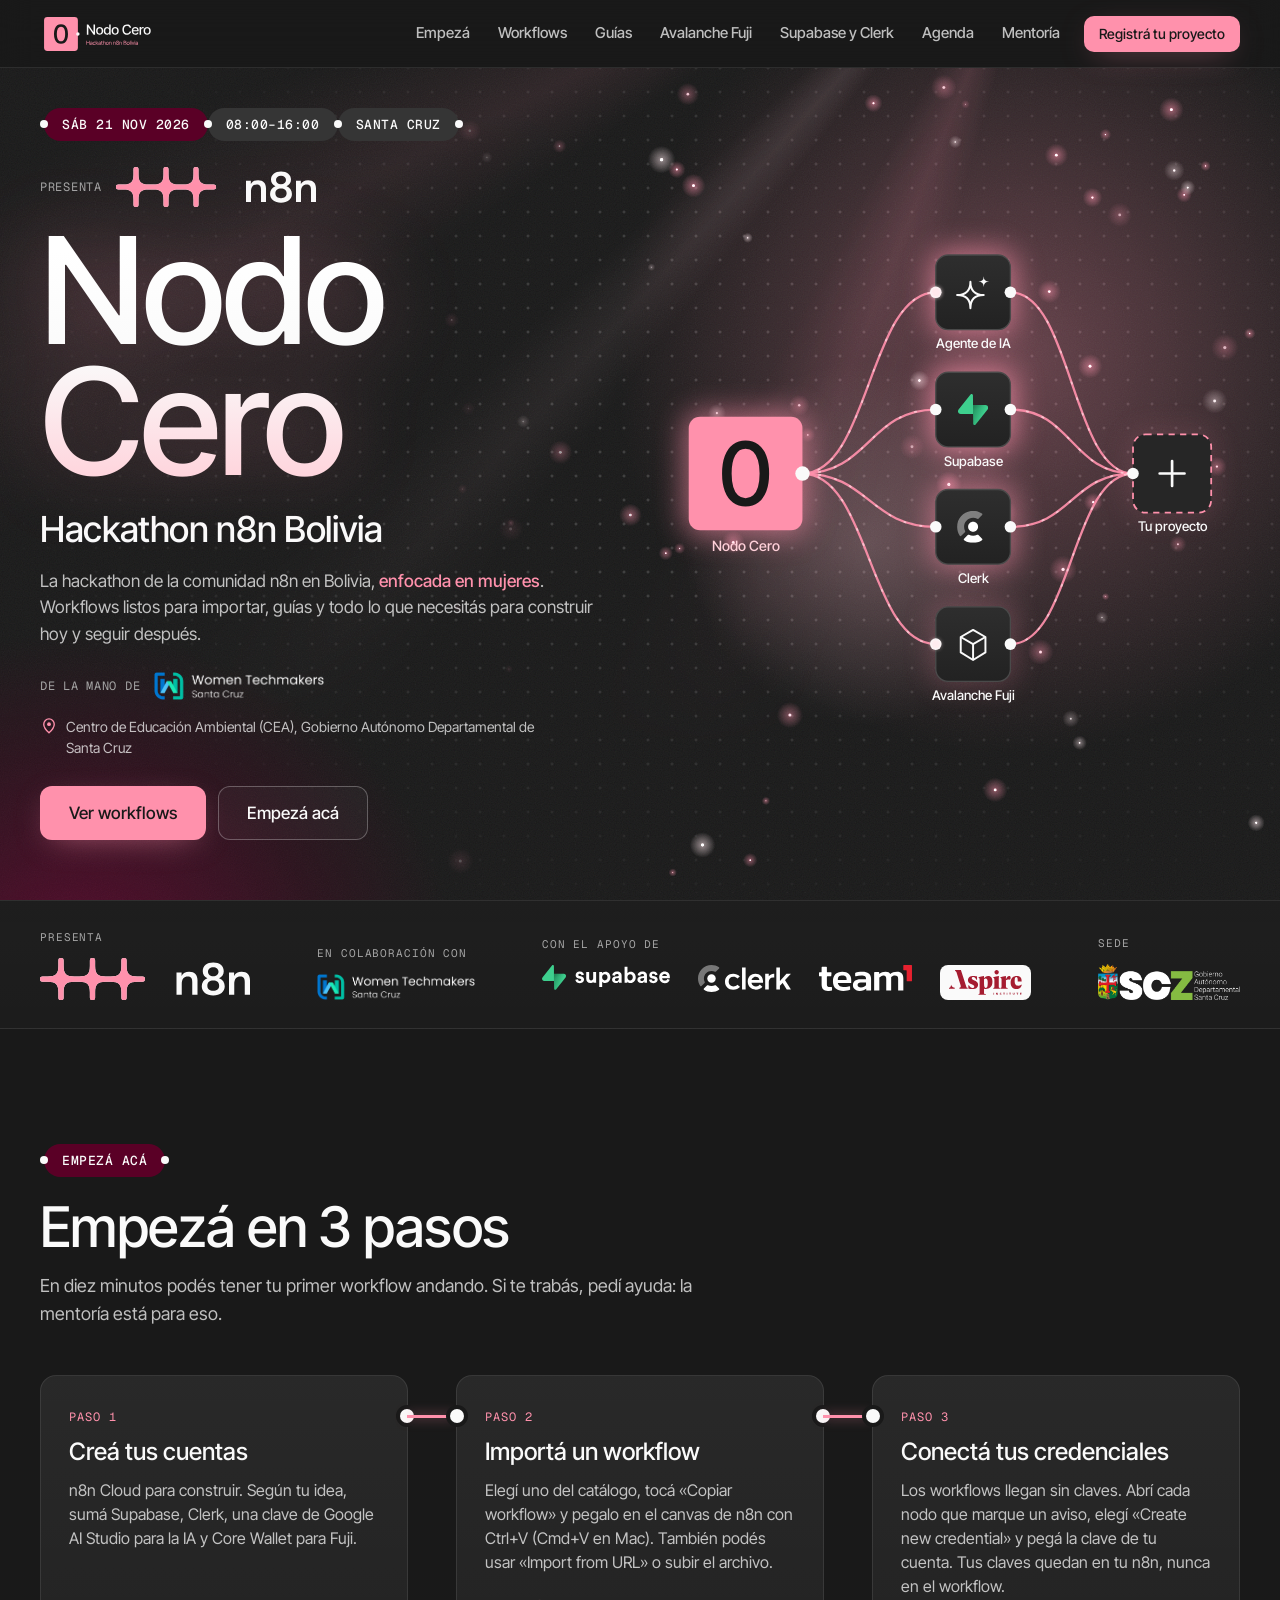
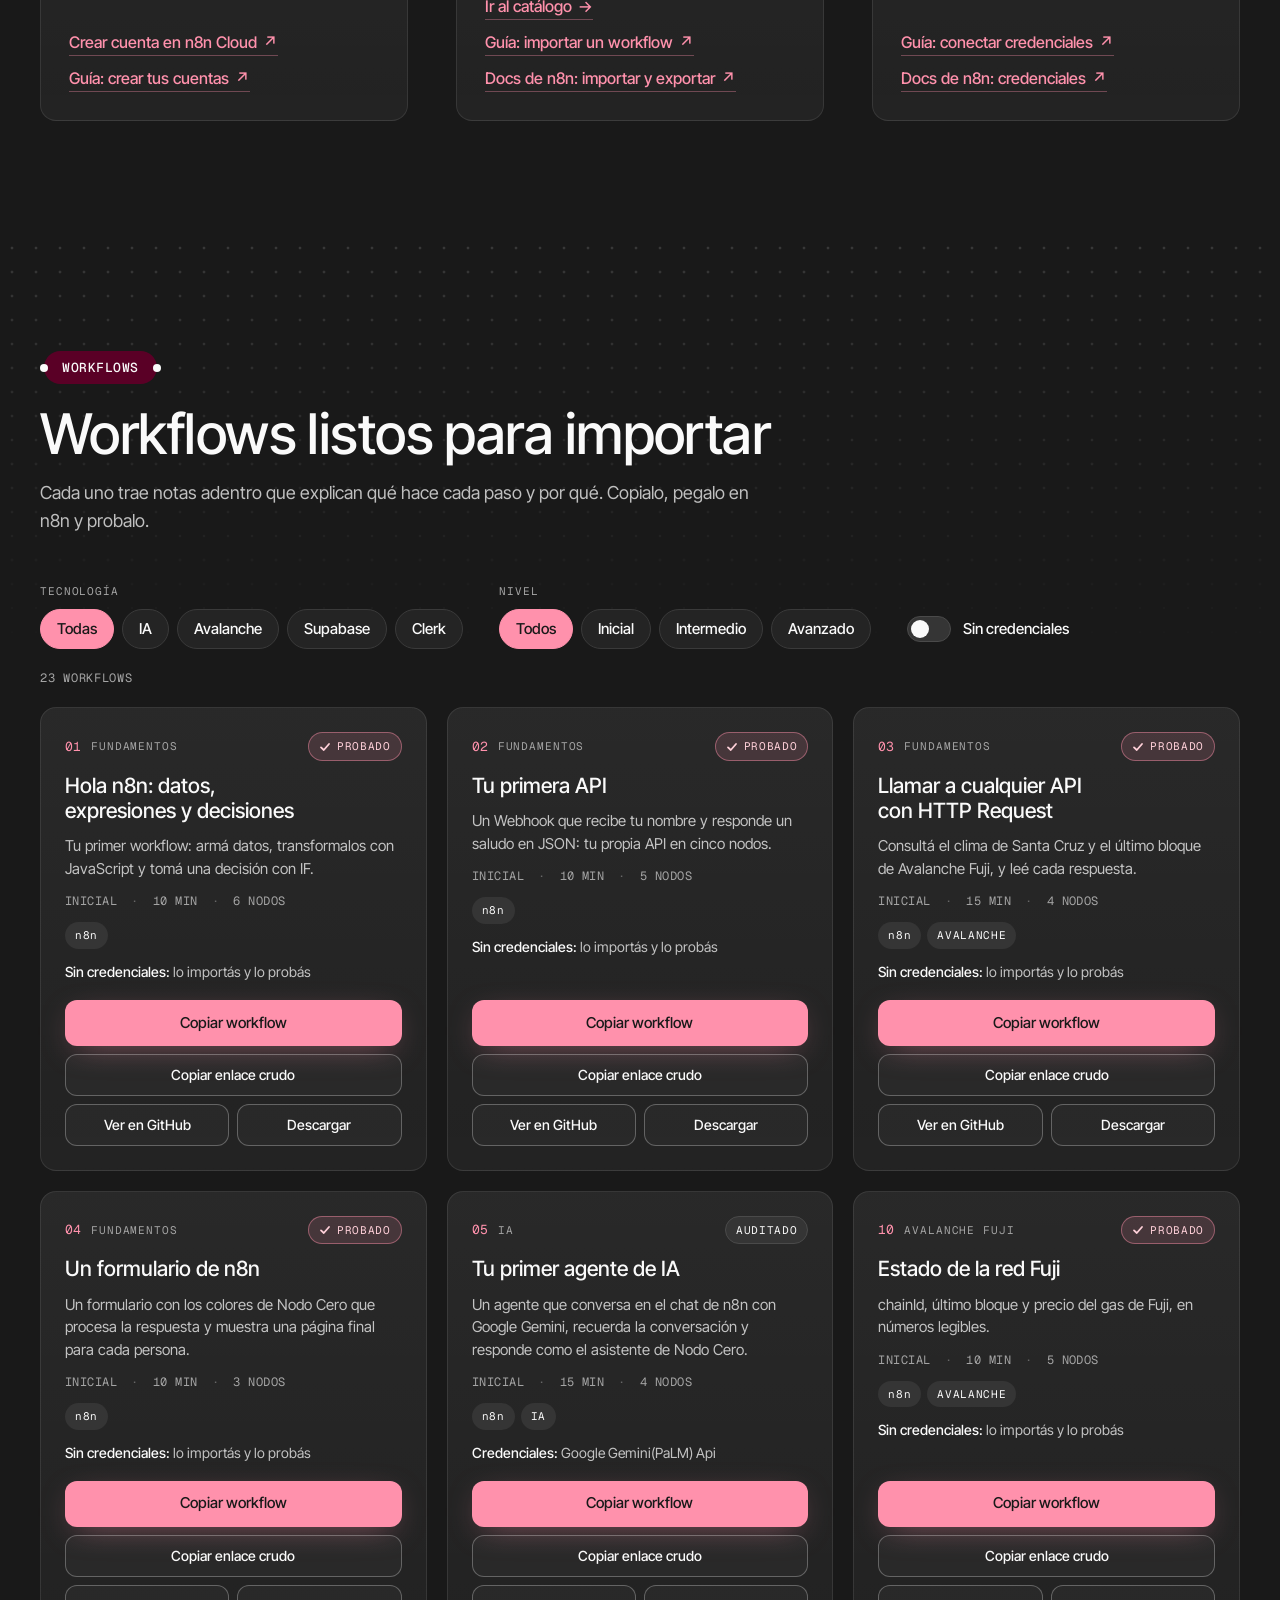
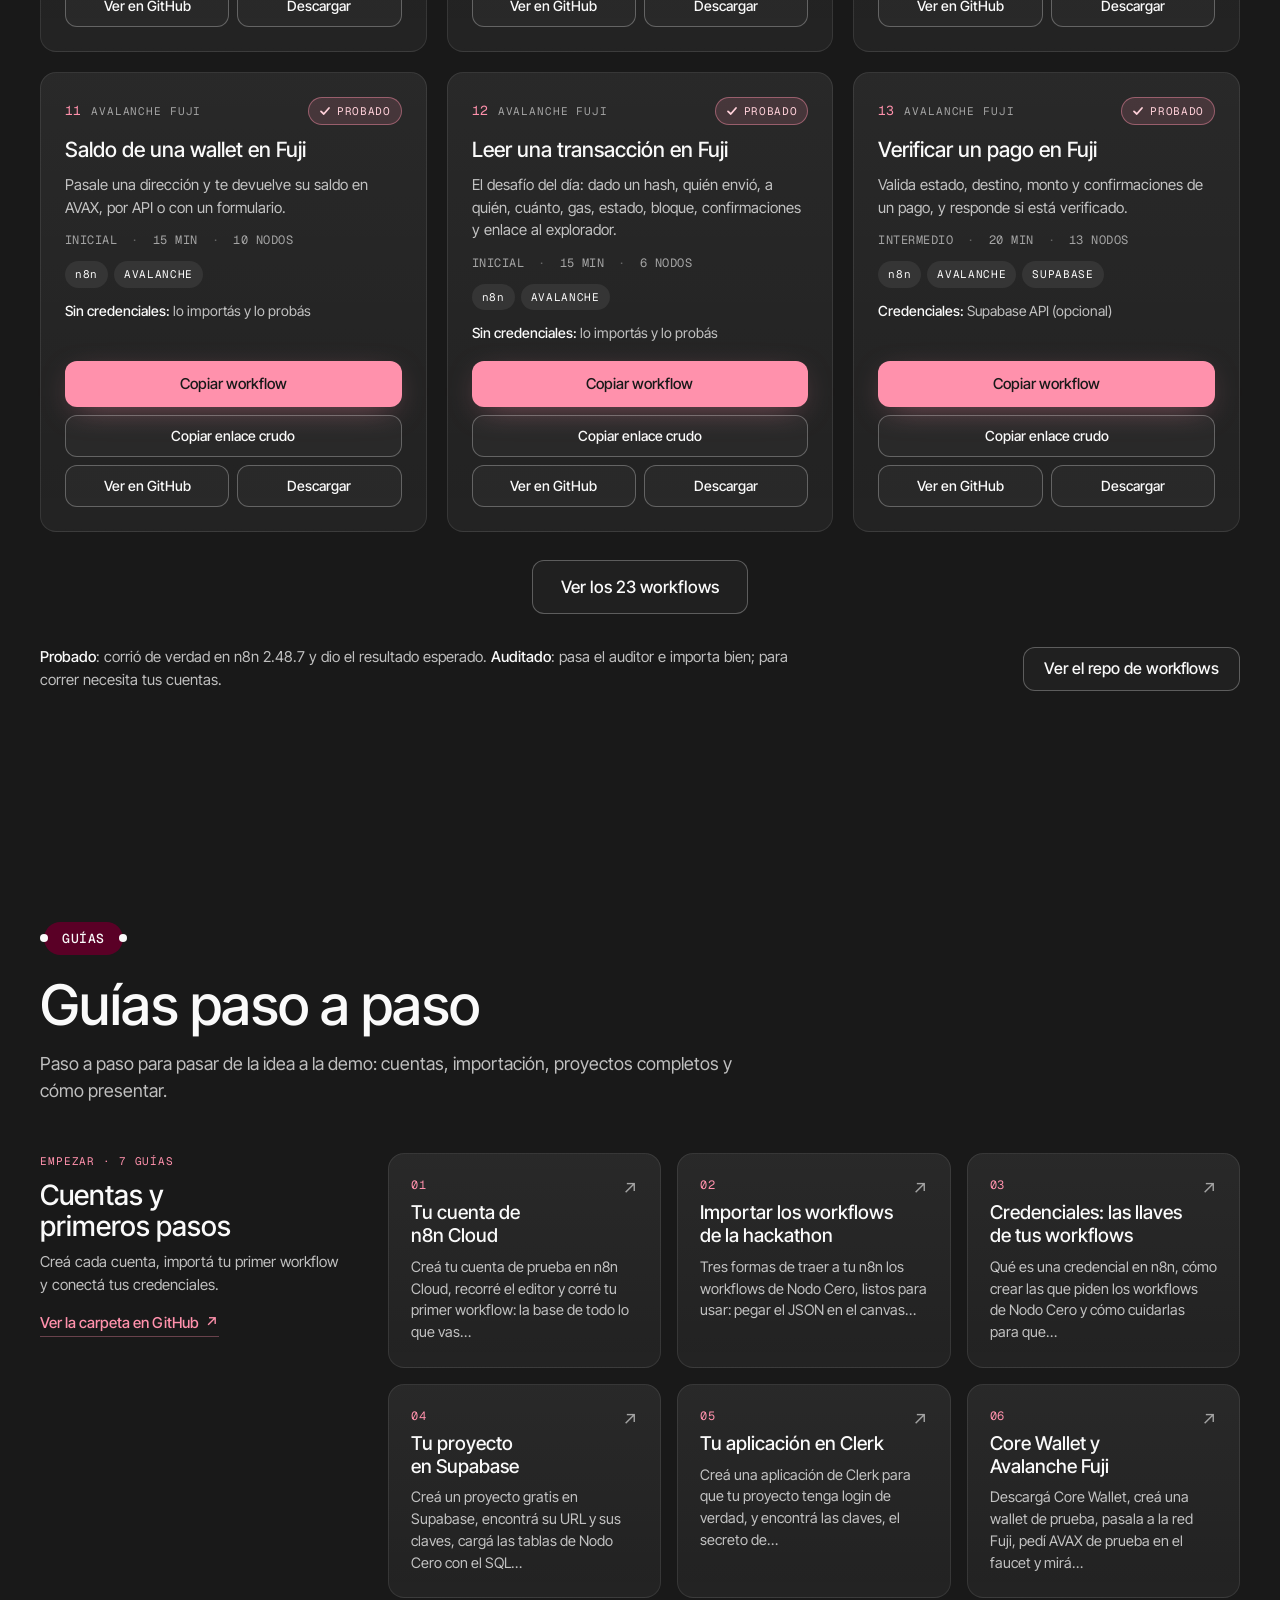
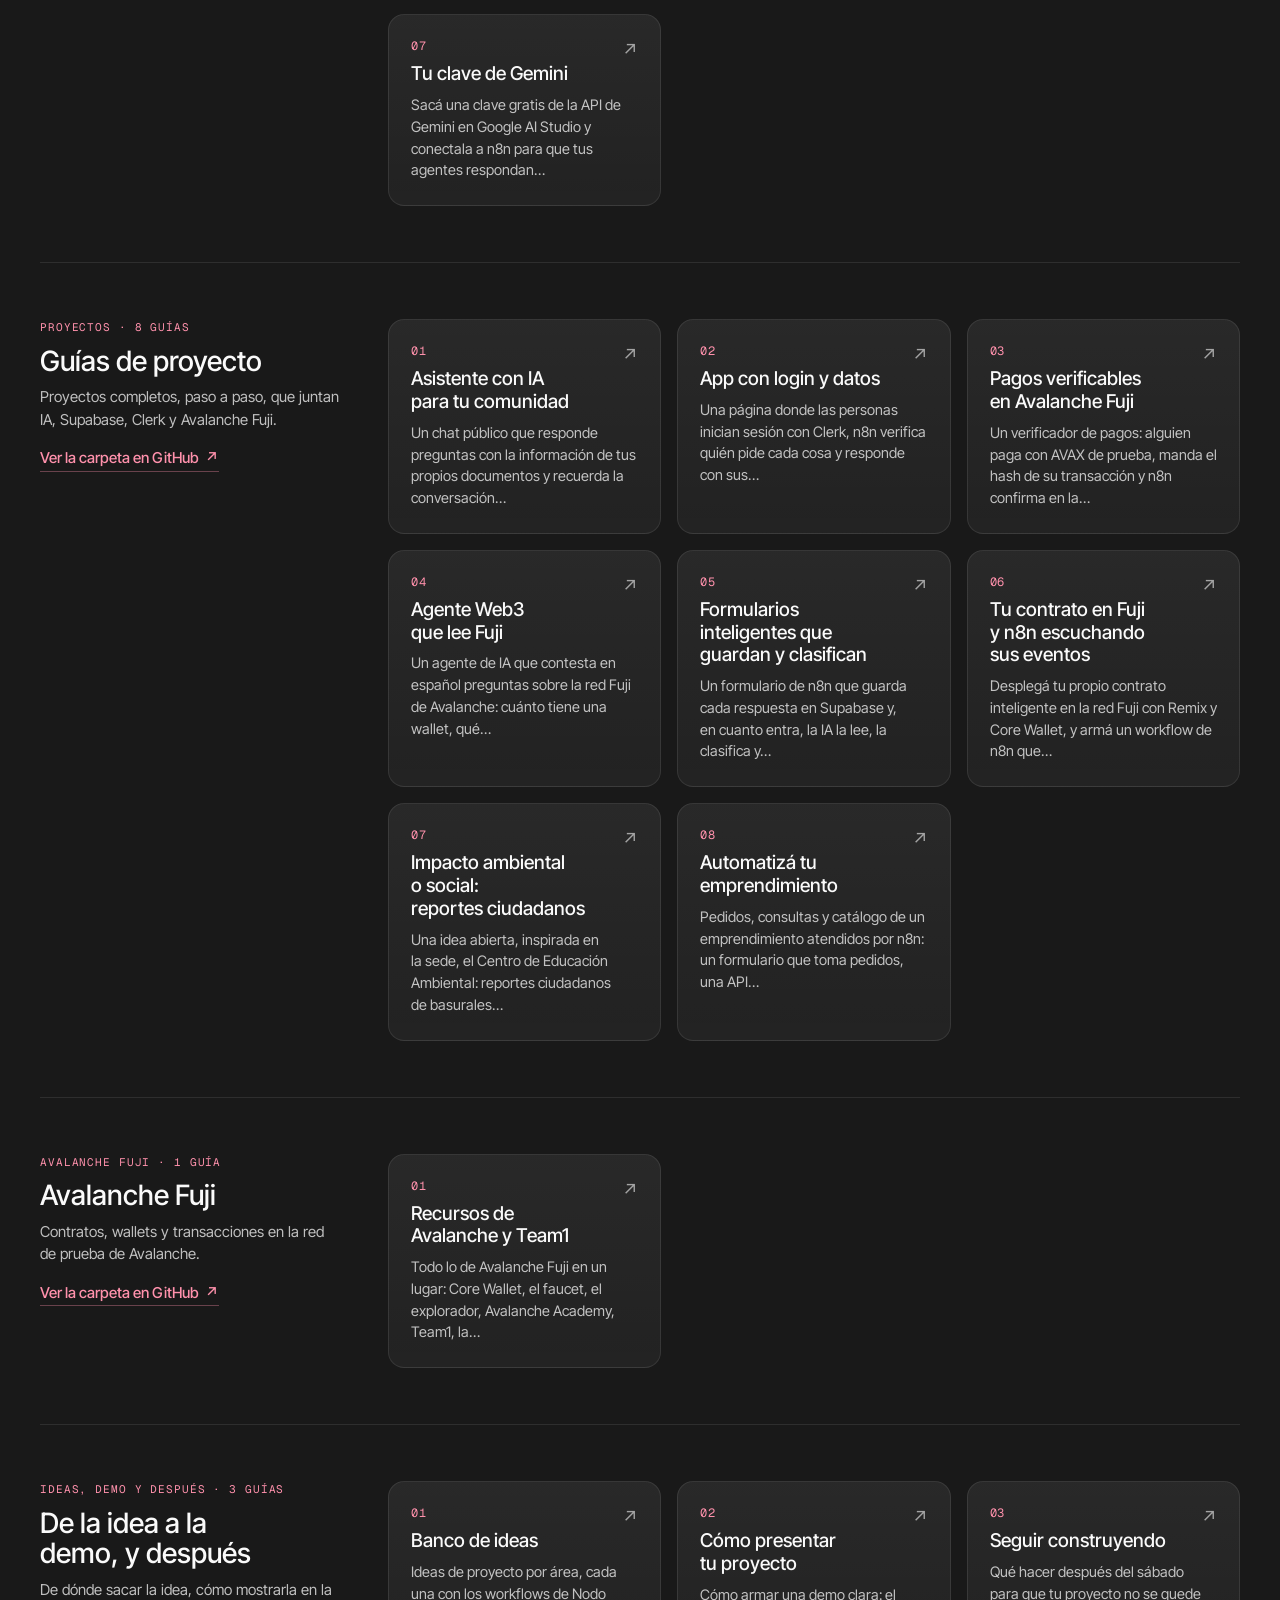
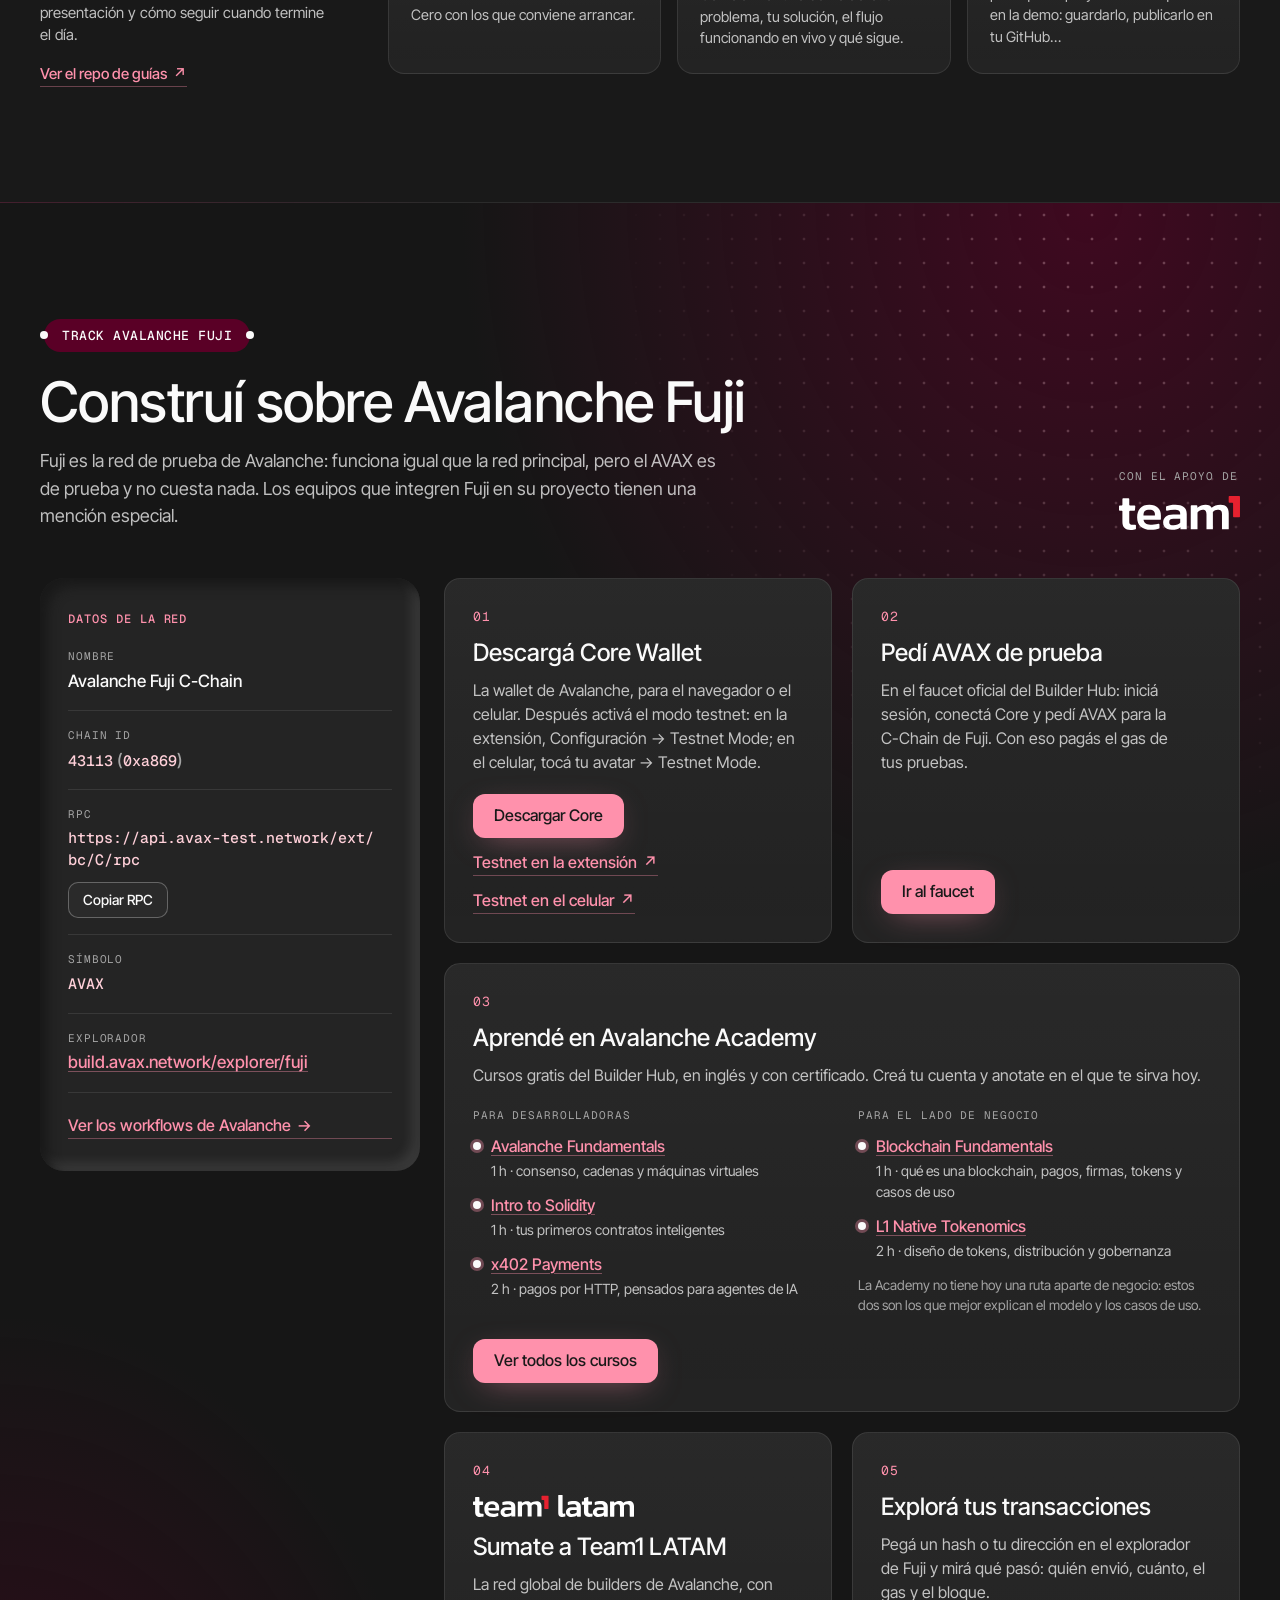
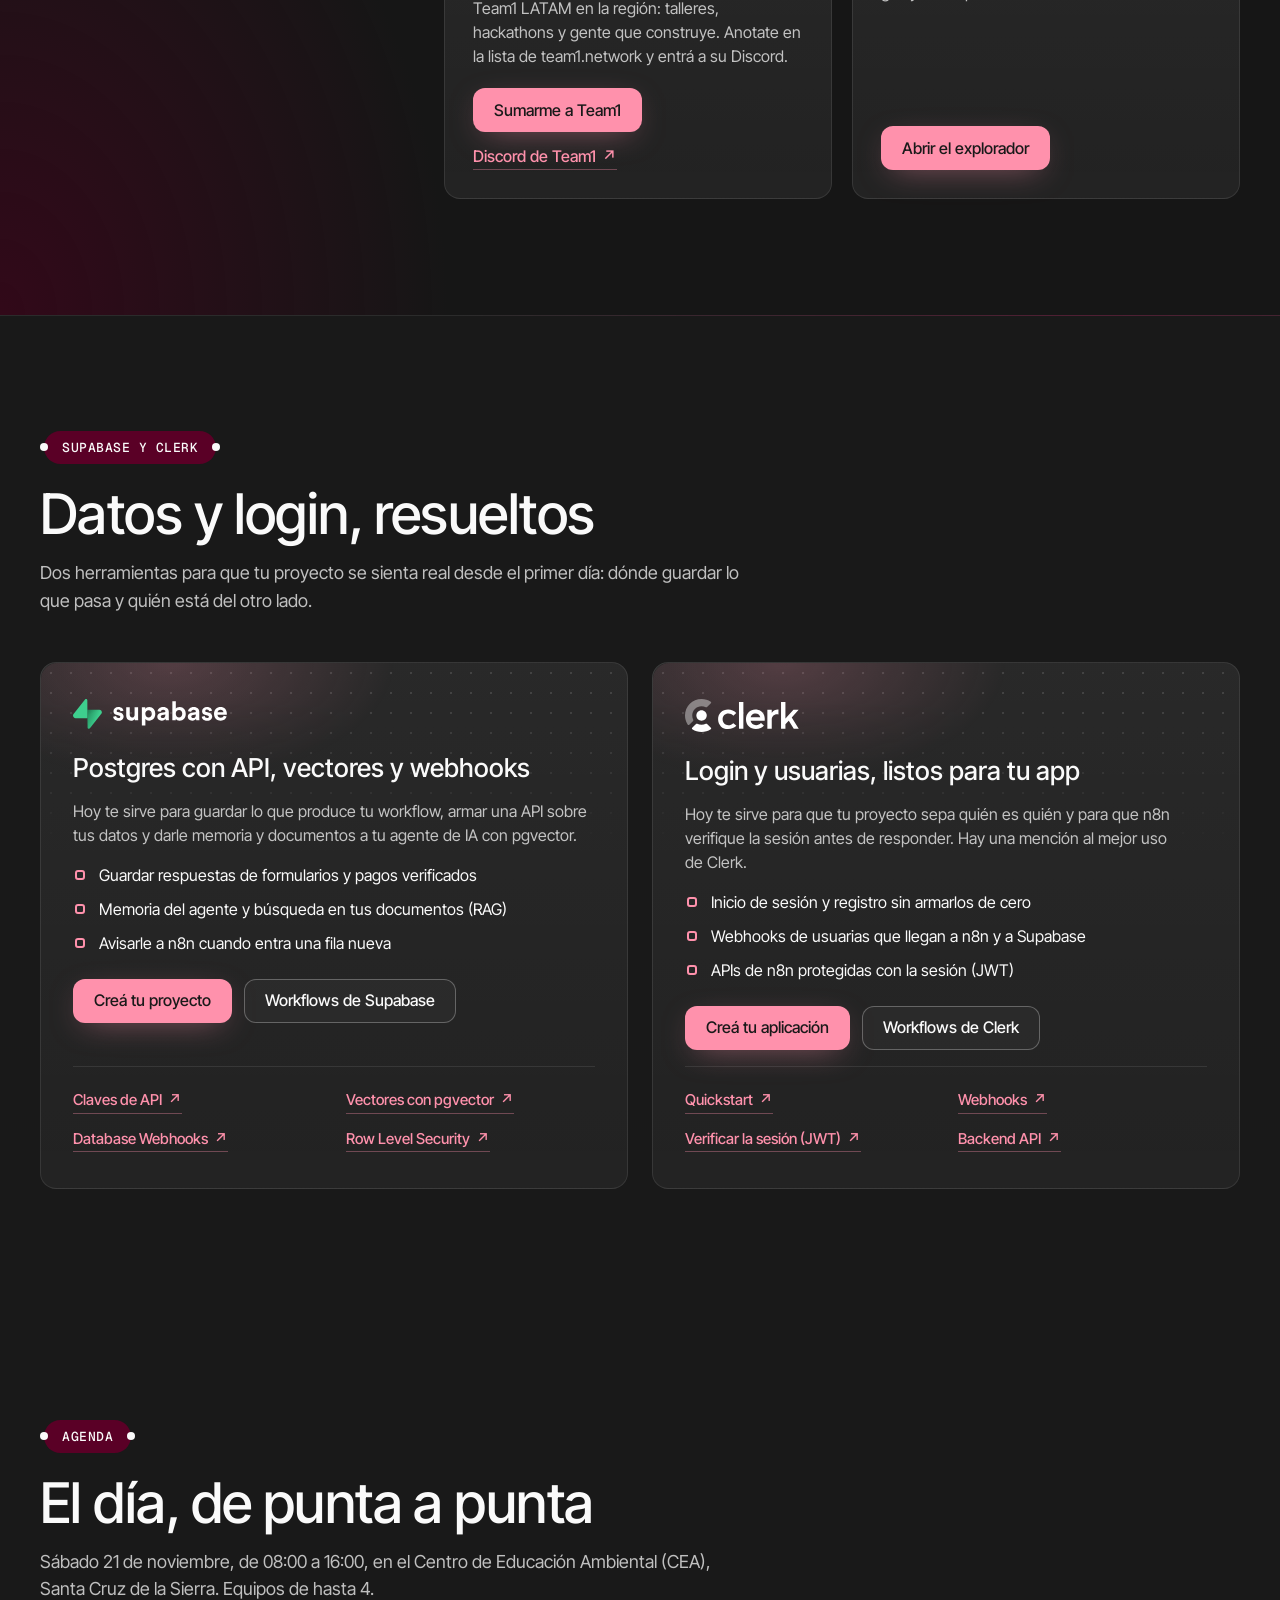
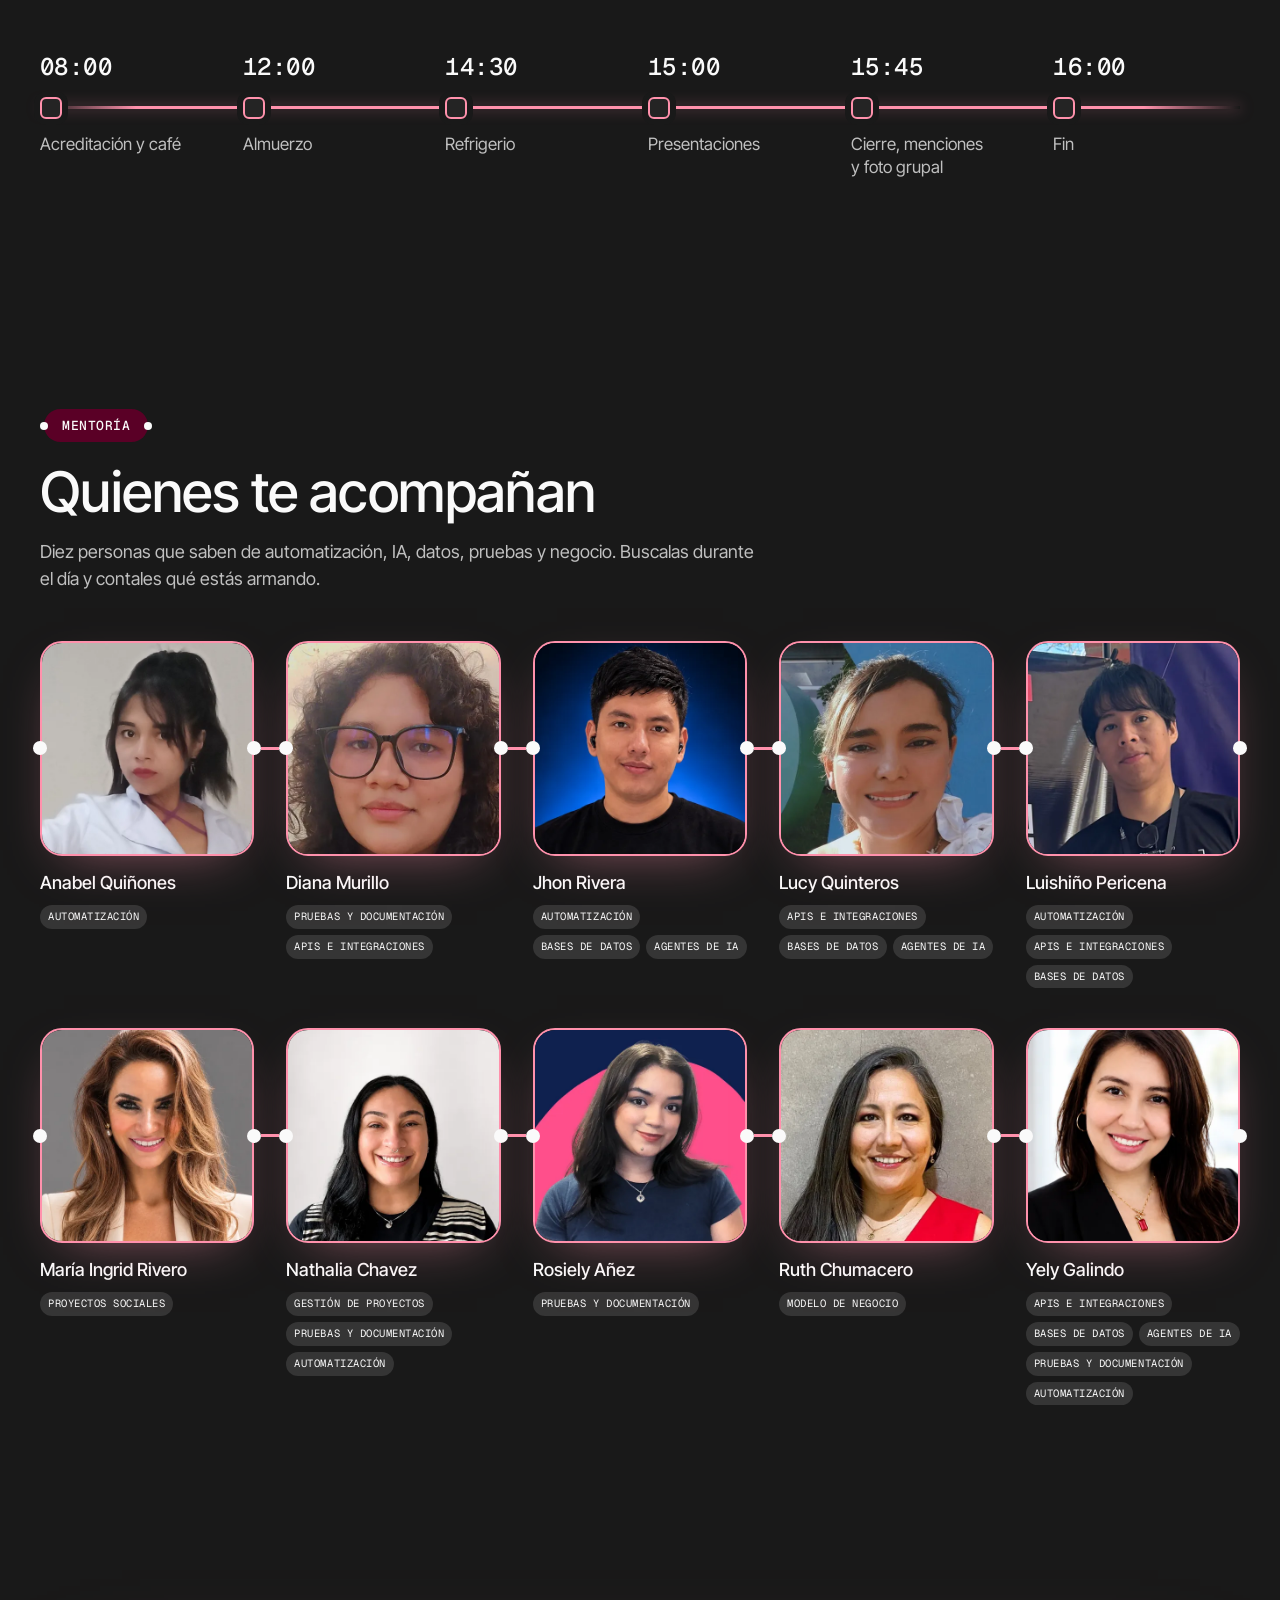
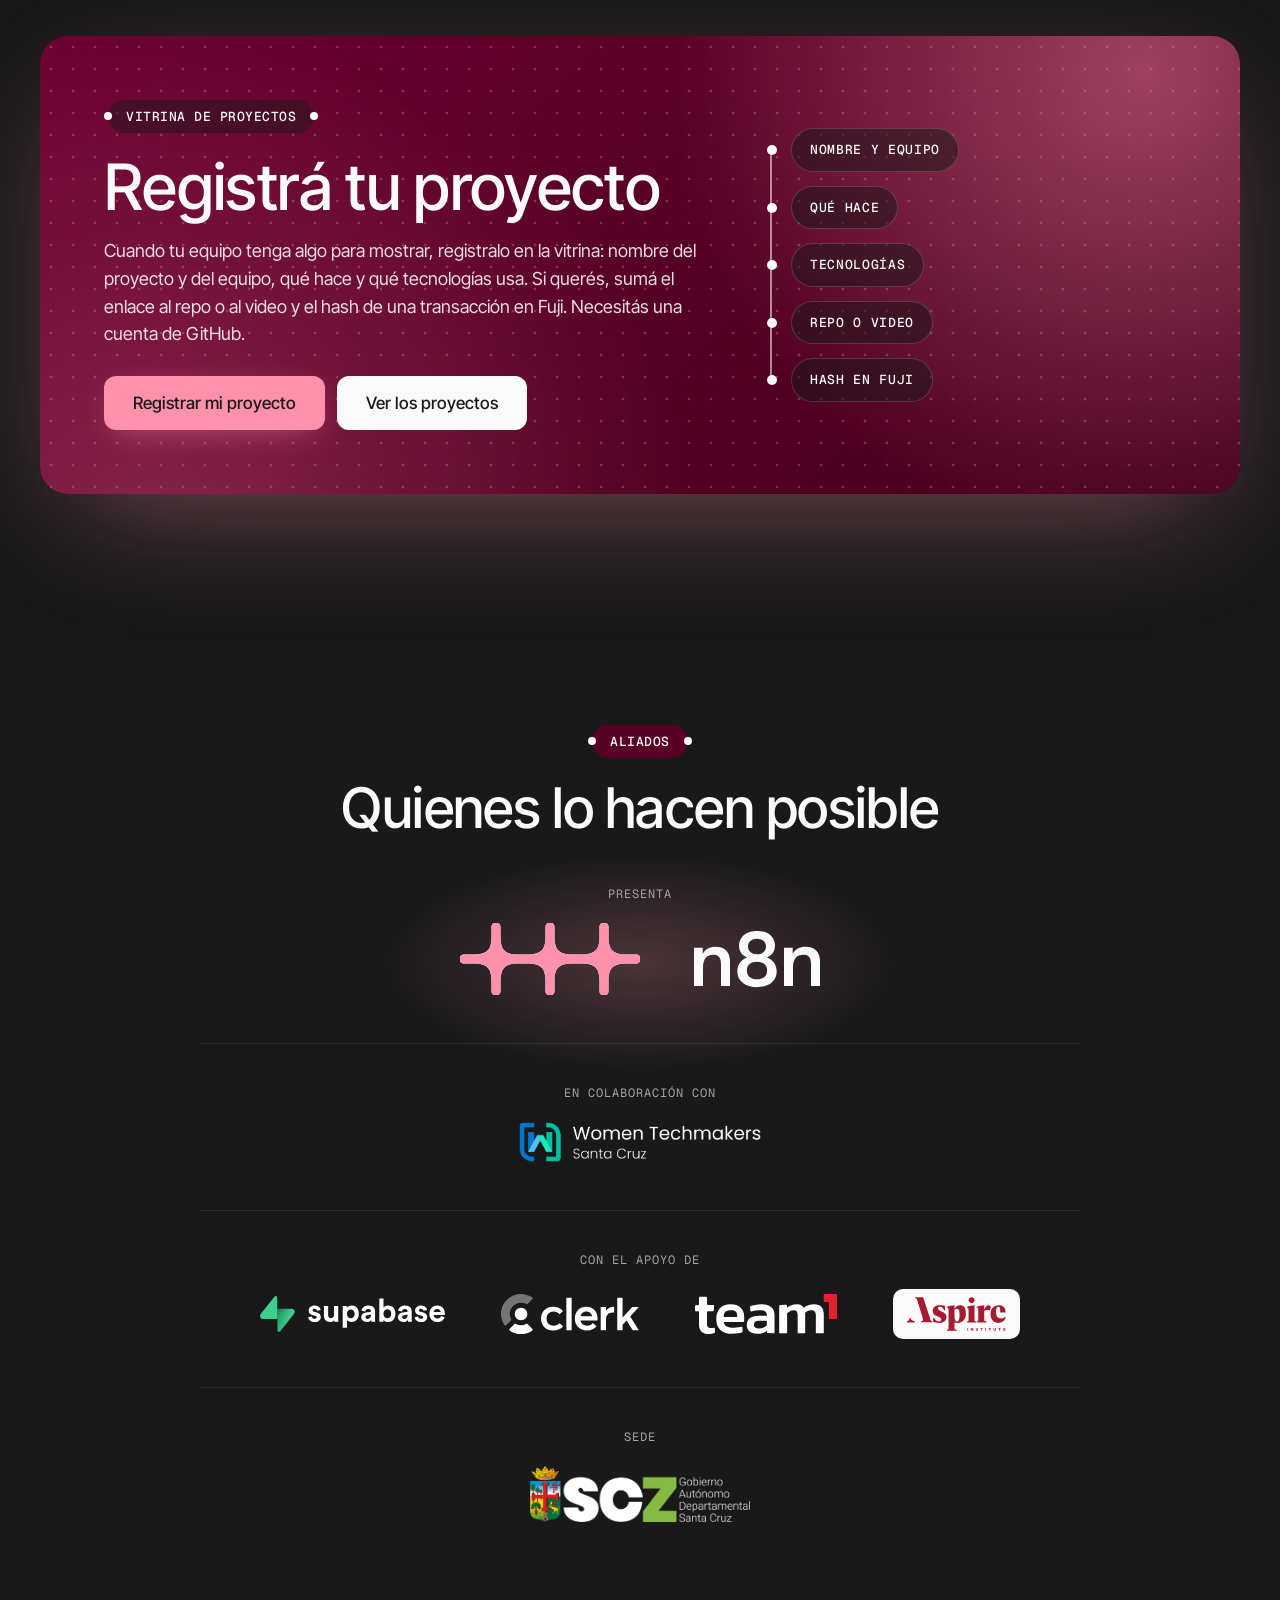
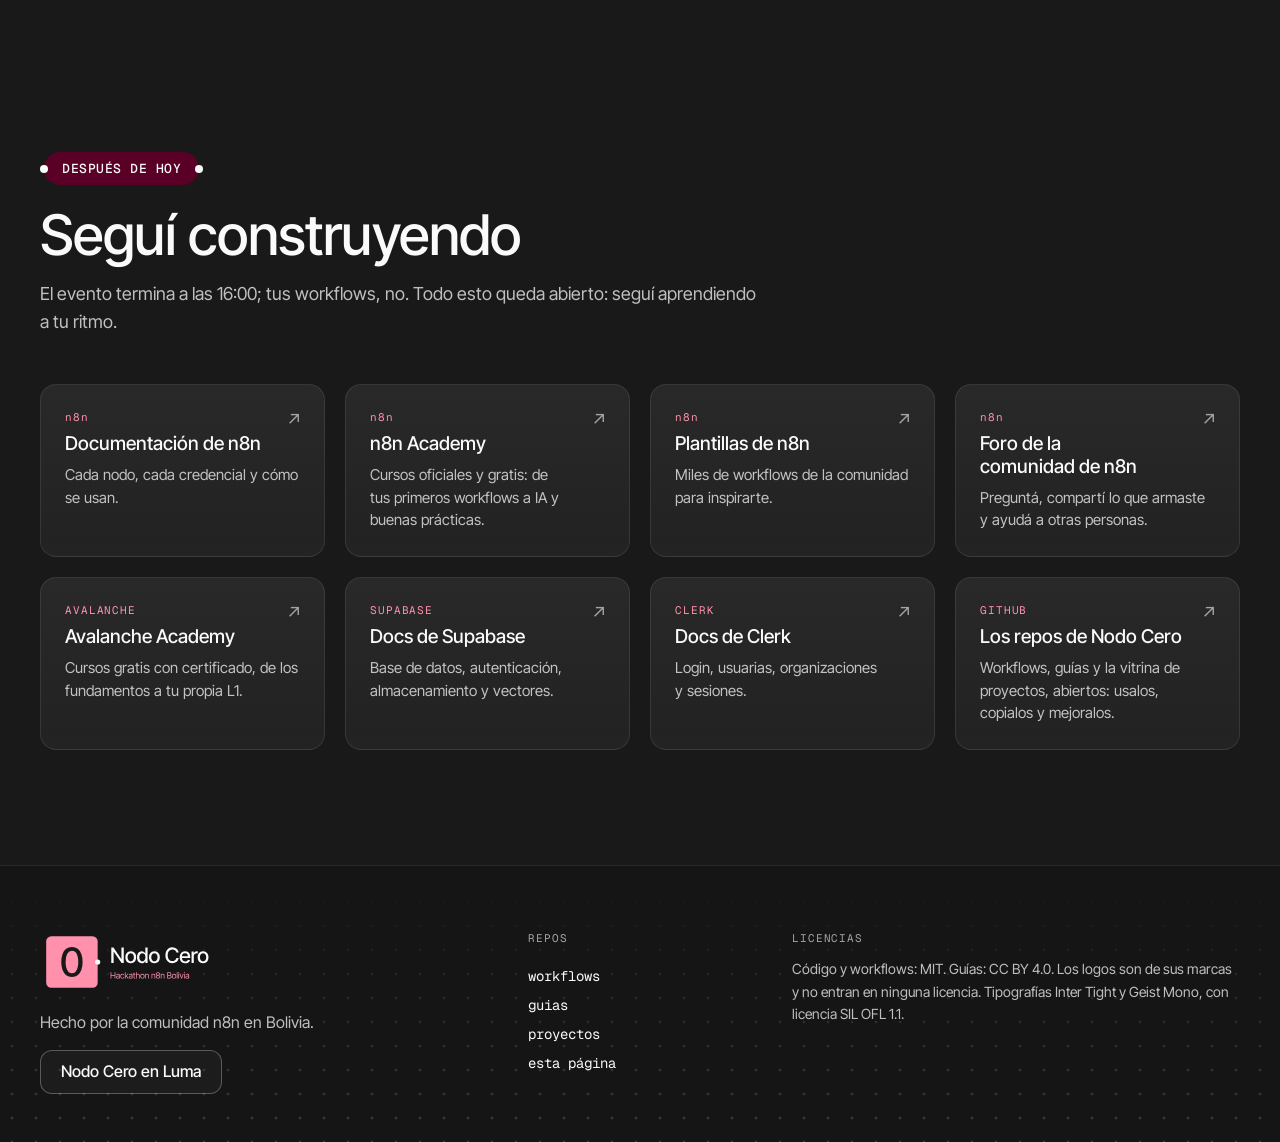
==== commit 285223ec: "Página de proyectos de Nodo Cero" ====
--- a/index.html
+++ b/index.html
@@ -607,8 +607,8 @@
       <p class="seccion__bajada">Sábado 21 de noviembre, de 08:00 a 16:00, en el Centro de Educación Ambiental (CEA), Santa Cruz de la Sierra. Equipos de hasta 4.</p>
     </header>
     <ol class="agenda" id="agenda-lista">
-      <li class="agenda__item" data-desde="08:00" data-hasta="12:30"><time datetime="2026-11-21T08:00-04:00">08:00</time><span class="agenda__nodo" aria-hidden="true"></span><p>Acreditación y café</p></li>
-      <li class="agenda__item" data-desde="12:30" data-hasta="14:30"><time datetime="2026-11-21T12:30-04:00">12:30</time><span class="agenda__nodo" aria-hidden="true"></span><p>Almuerzo, con el apoyo de Clerk</p></li>
+      <li class="agenda__item" data-desde="08:00" data-hasta="12:00"><time datetime="2026-11-21T08:00-04:00">08:00</time><span class="agenda__nodo" aria-hidden="true"></span><p>Acreditación y café</p></li>
+      <li class="agenda__item" data-desde="12:00" data-hasta="14:30"><time datetime="2026-11-21T12:00-04:00">12:00</time><span class="agenda__nodo" aria-hidden="true"></span><p>Almuerzo</p></li>
       <li class="agenda__item" data-desde="14:30" data-hasta="15:00"><time datetime="2026-11-21T14:30-04:00">14:30</time><span class="agenda__nodo" aria-hidden="true"></span><p>Refrigerio</p></li>
       <li class="agenda__item" data-desde="15:00" data-hasta="15:45"><time datetime="2026-11-21T15:00-04:00">15:00</time><span class="agenda__nodo" aria-hidden="true"></span><p>Presentaciones</p></li>
       <li class="agenda__item" data-desde="15:45" data-hasta="16:00"><time datetime="2026-11-21T15:45-04:00">15:45</time><span class="agenda__nodo" aria-hidden="true"></span><p>Cierre, menciones y foto grupal</p></li>
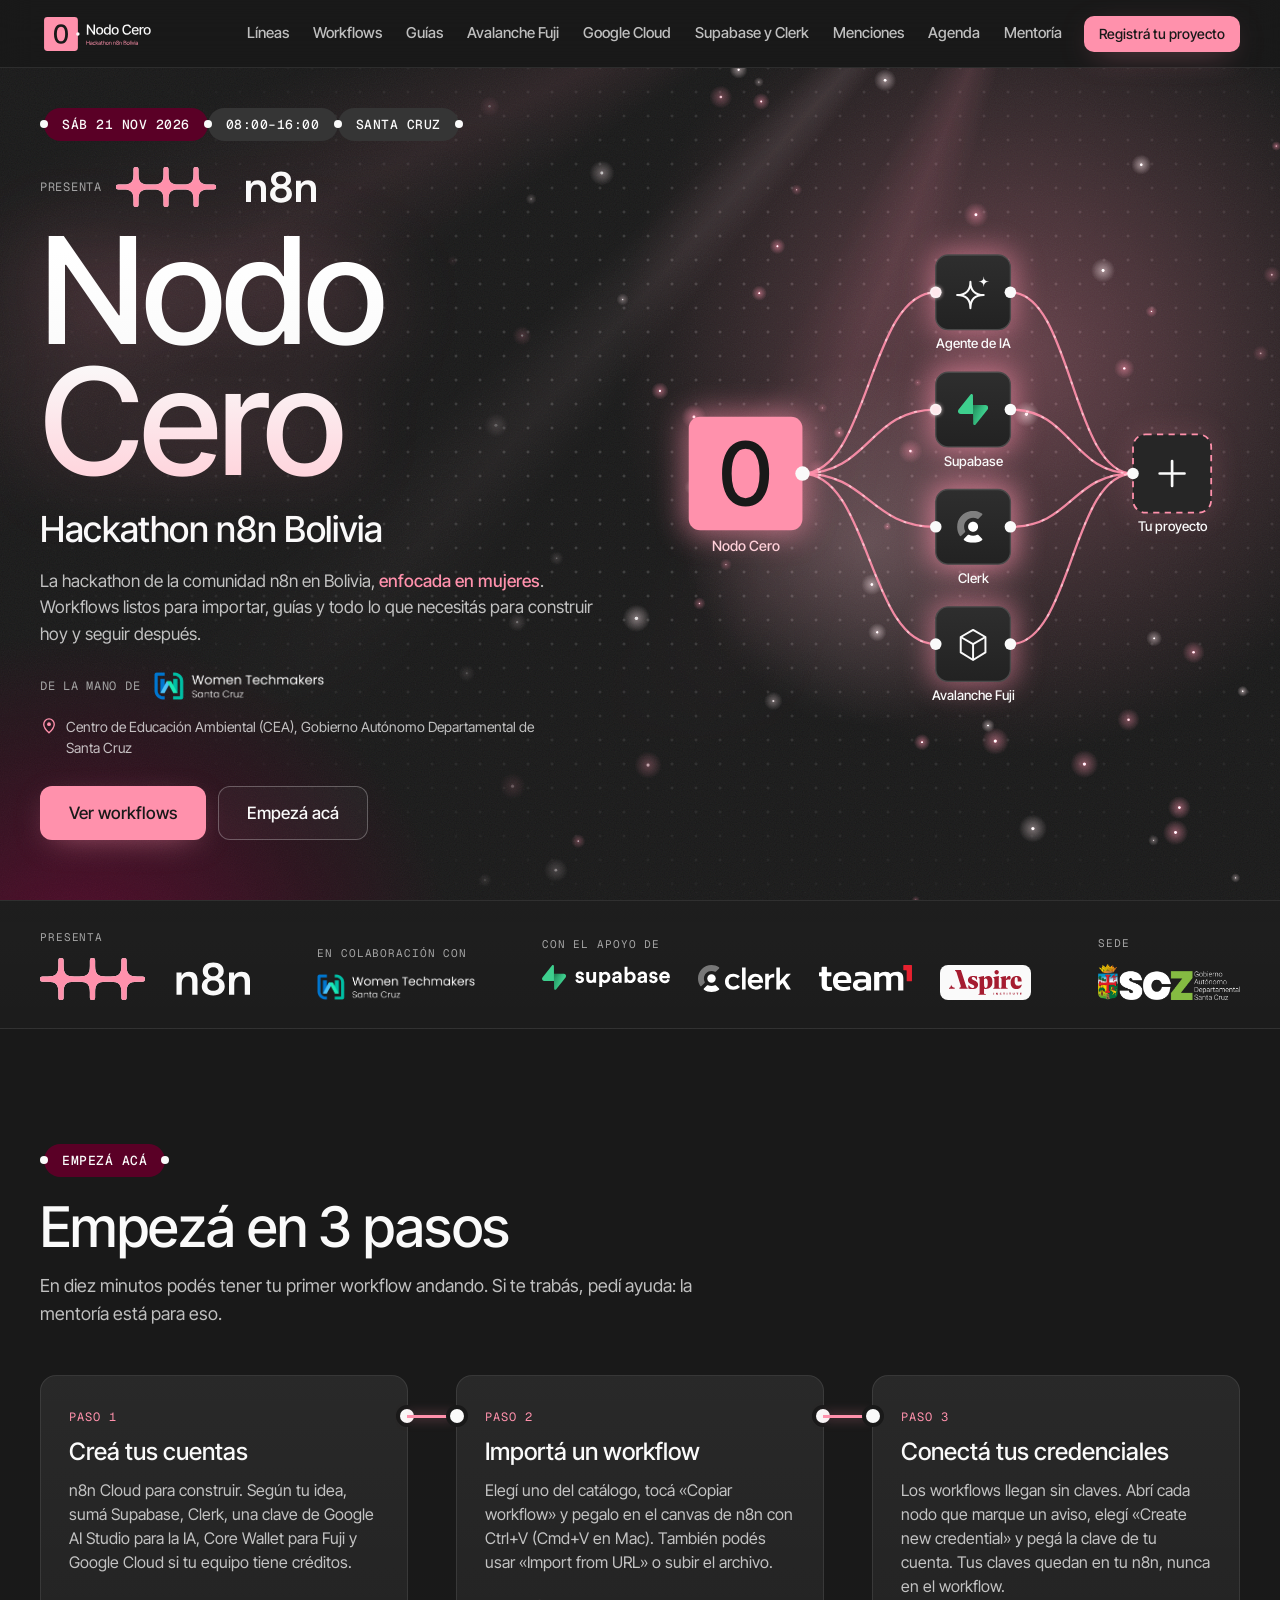
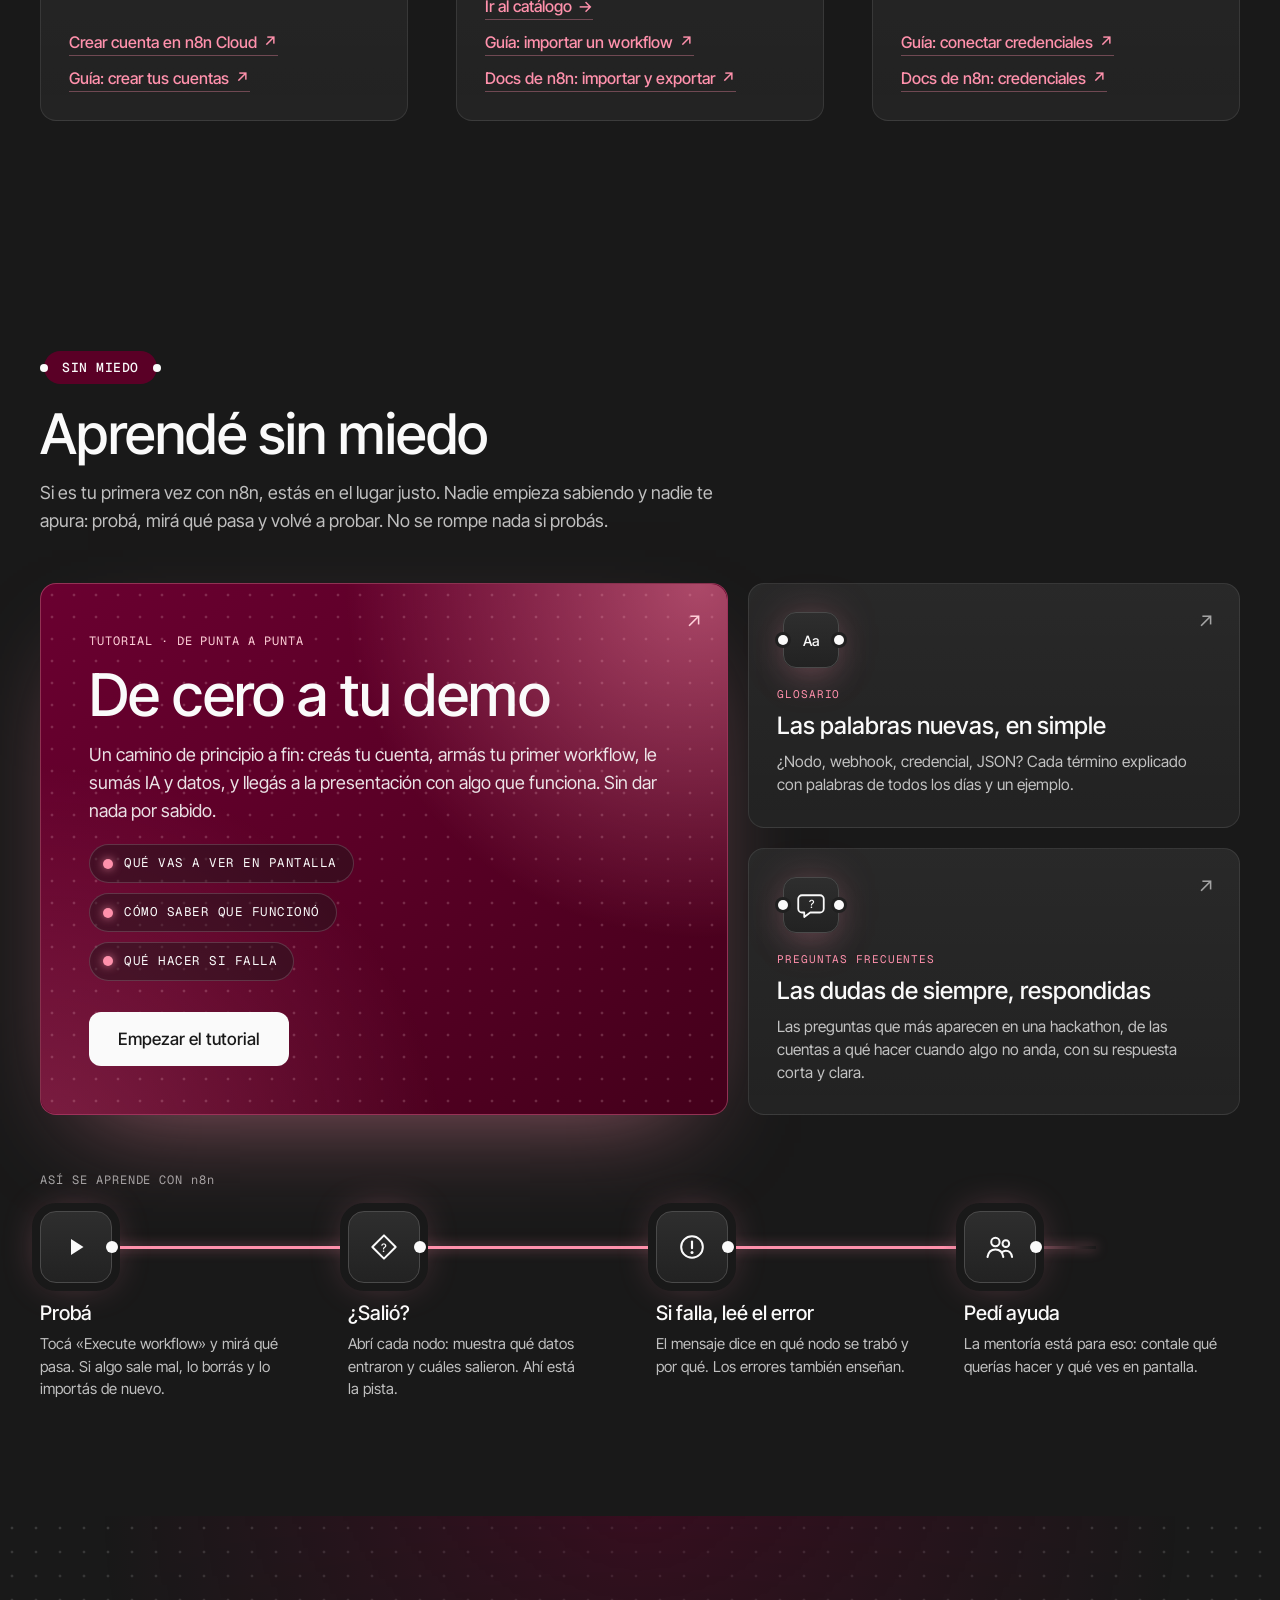
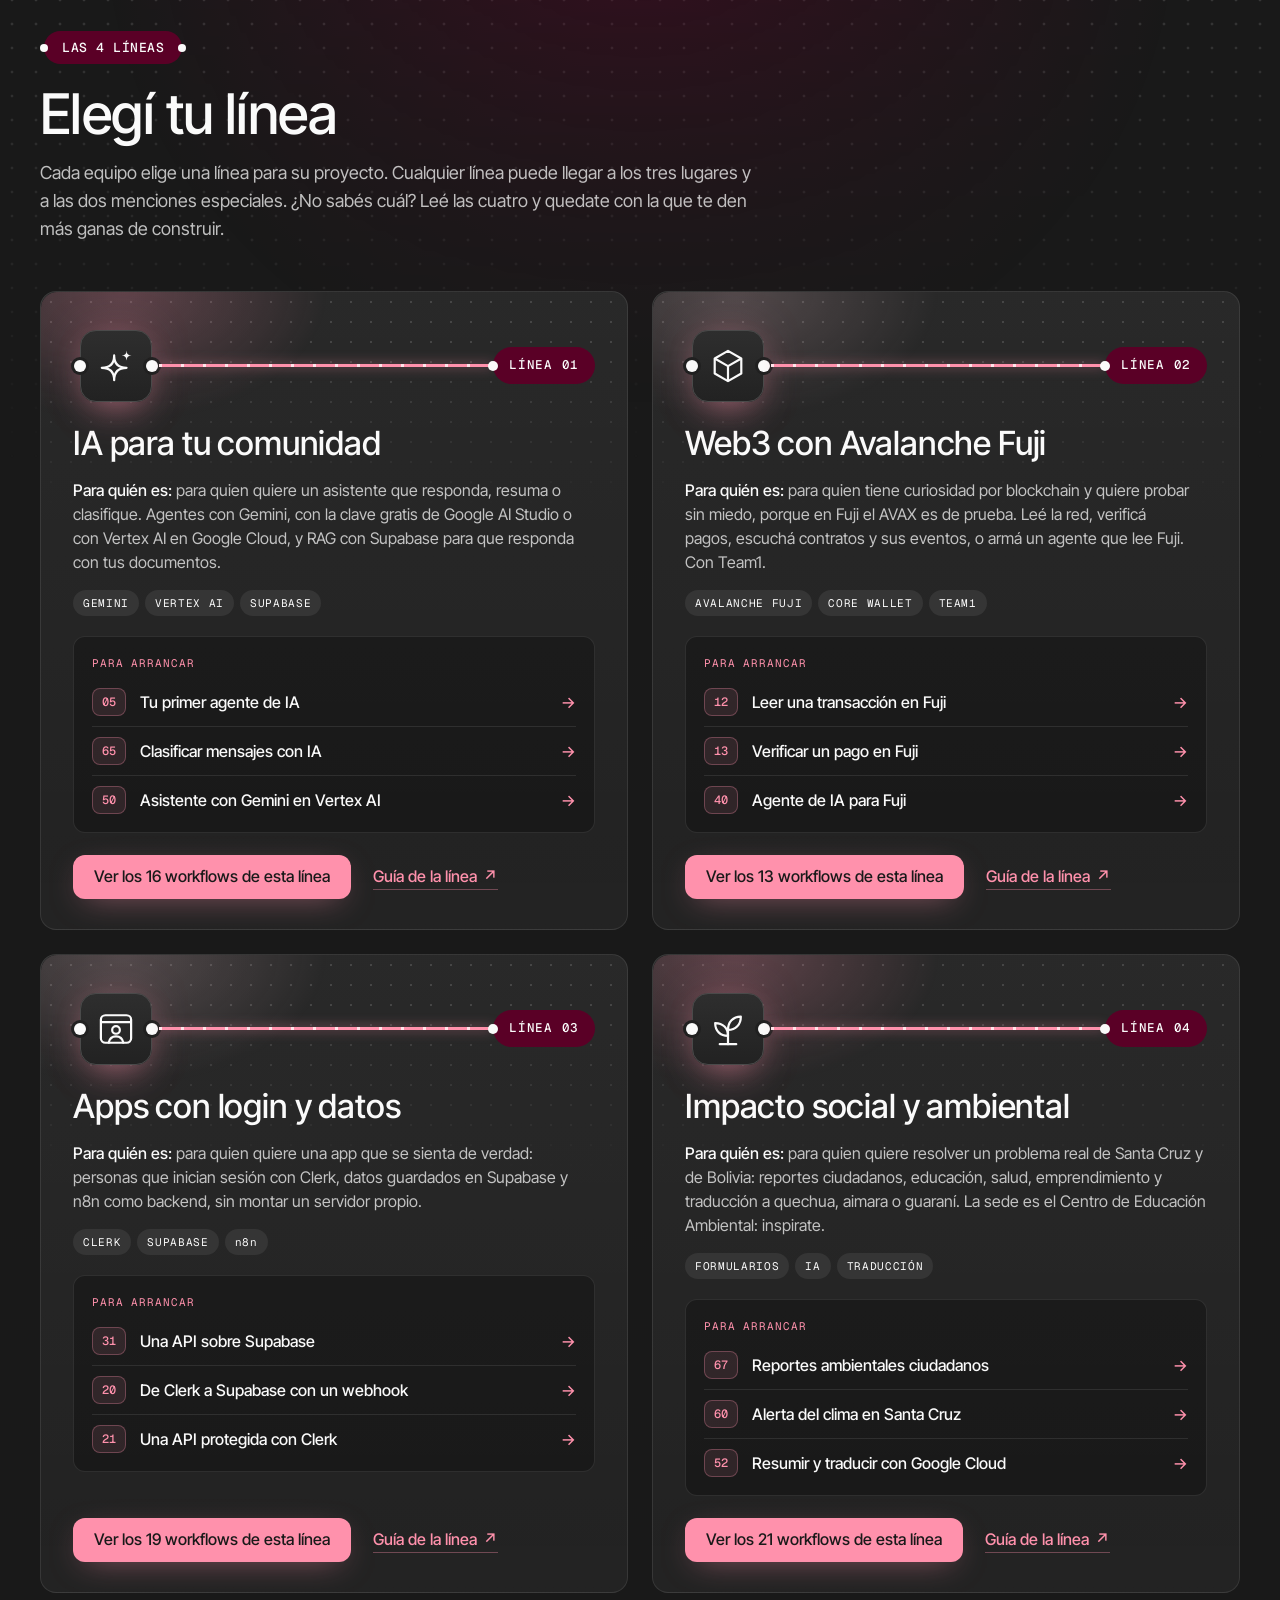
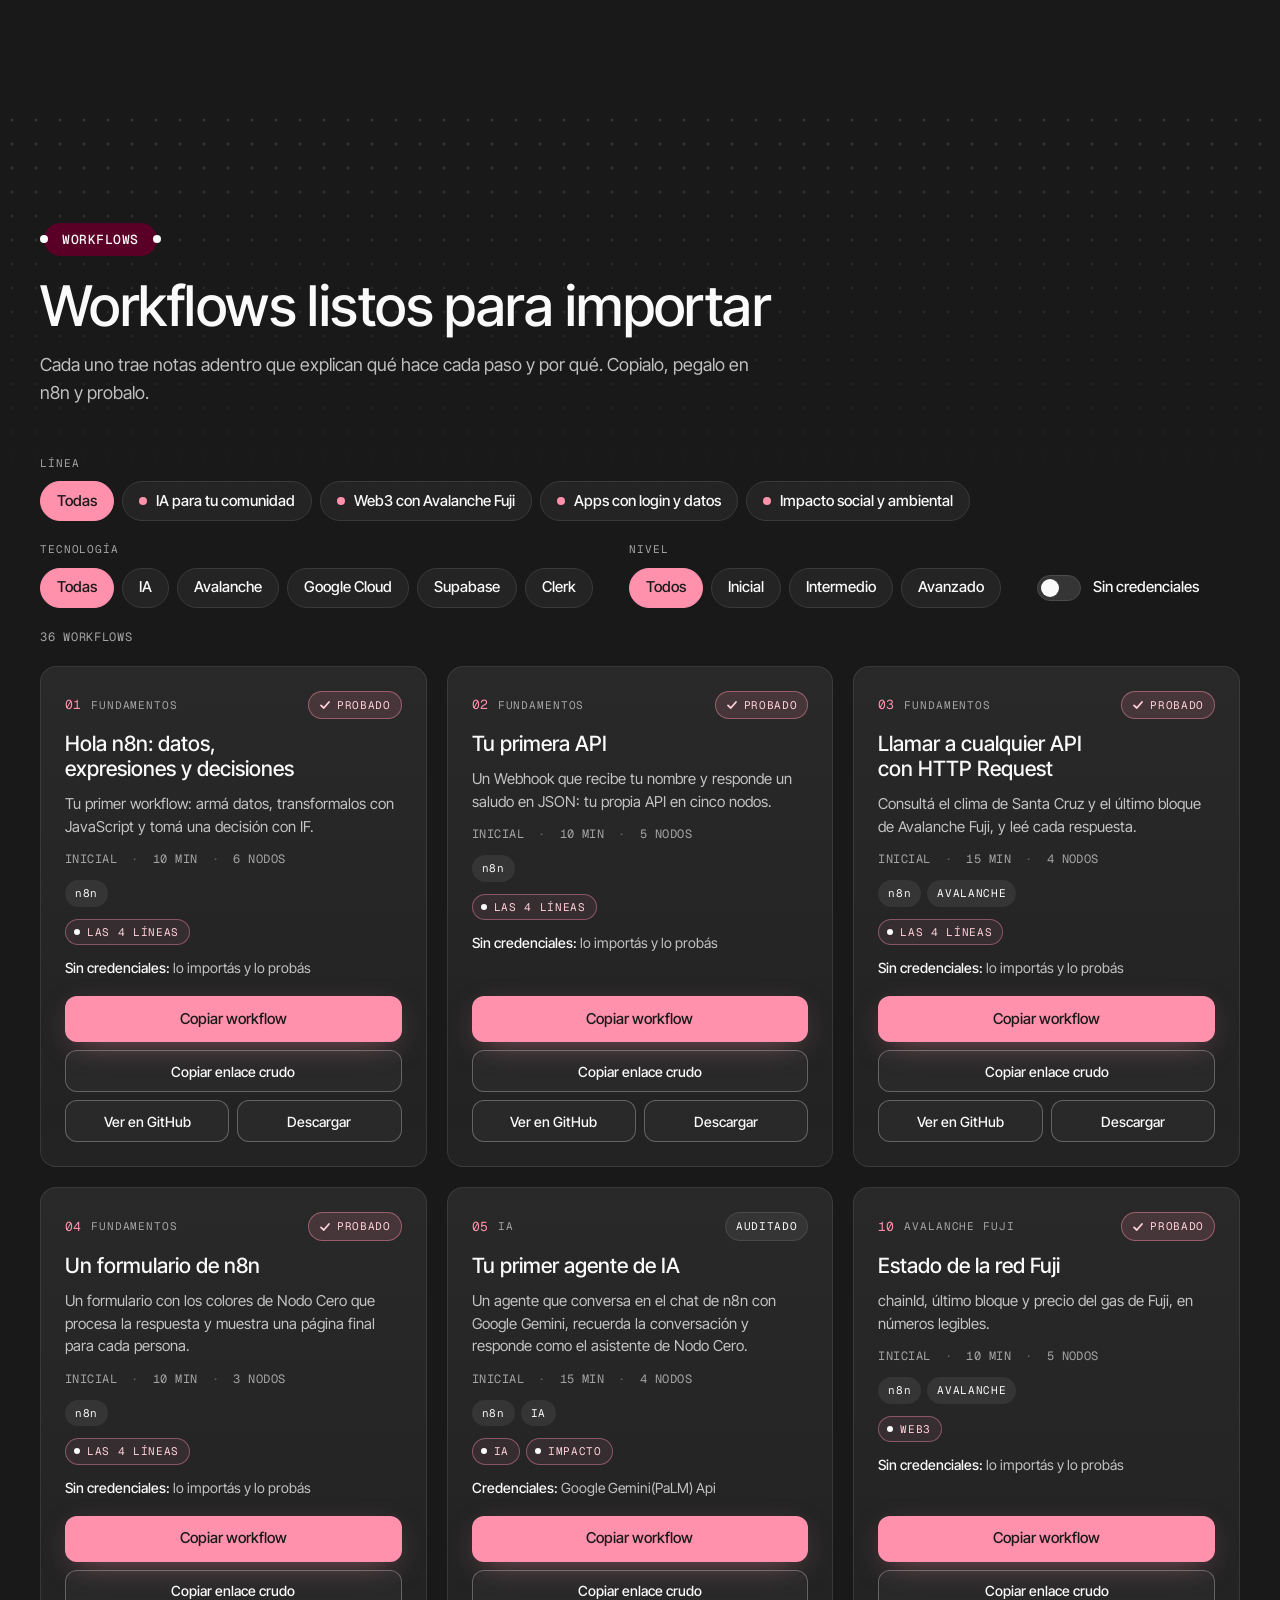
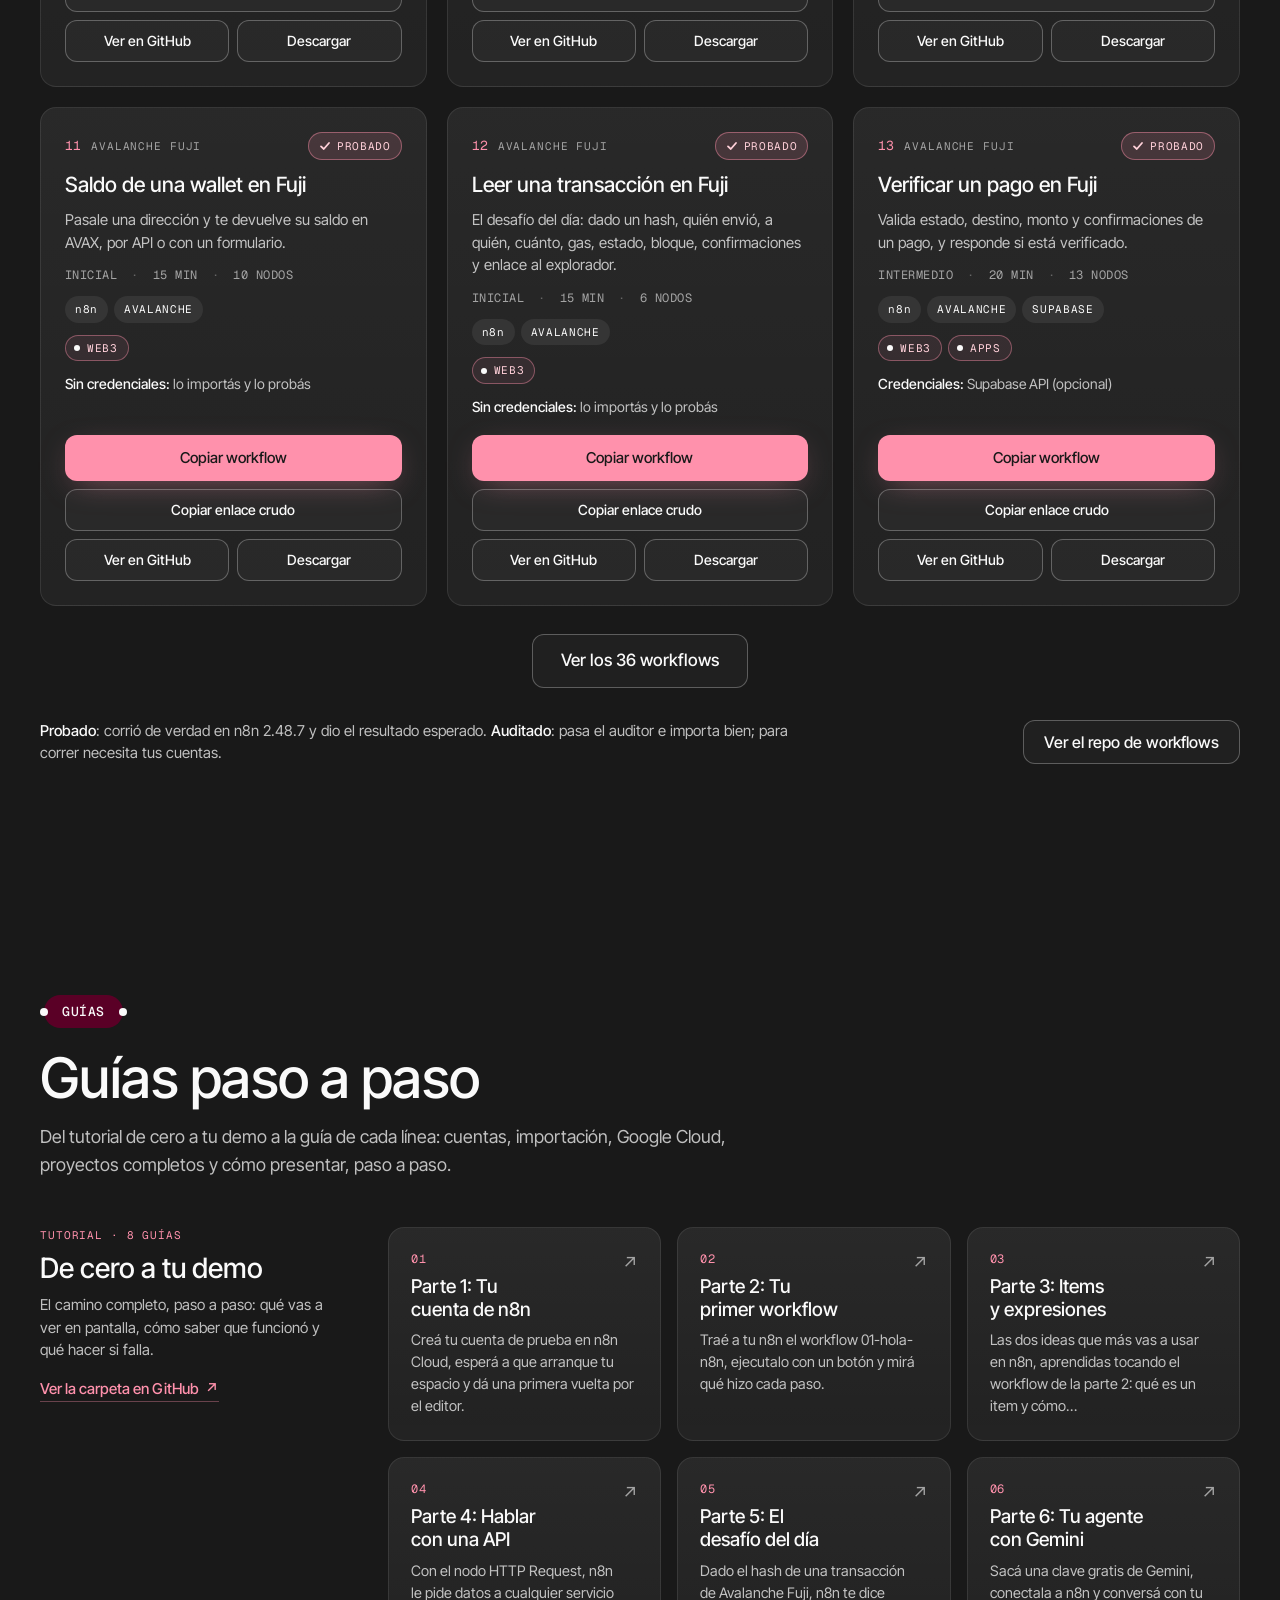
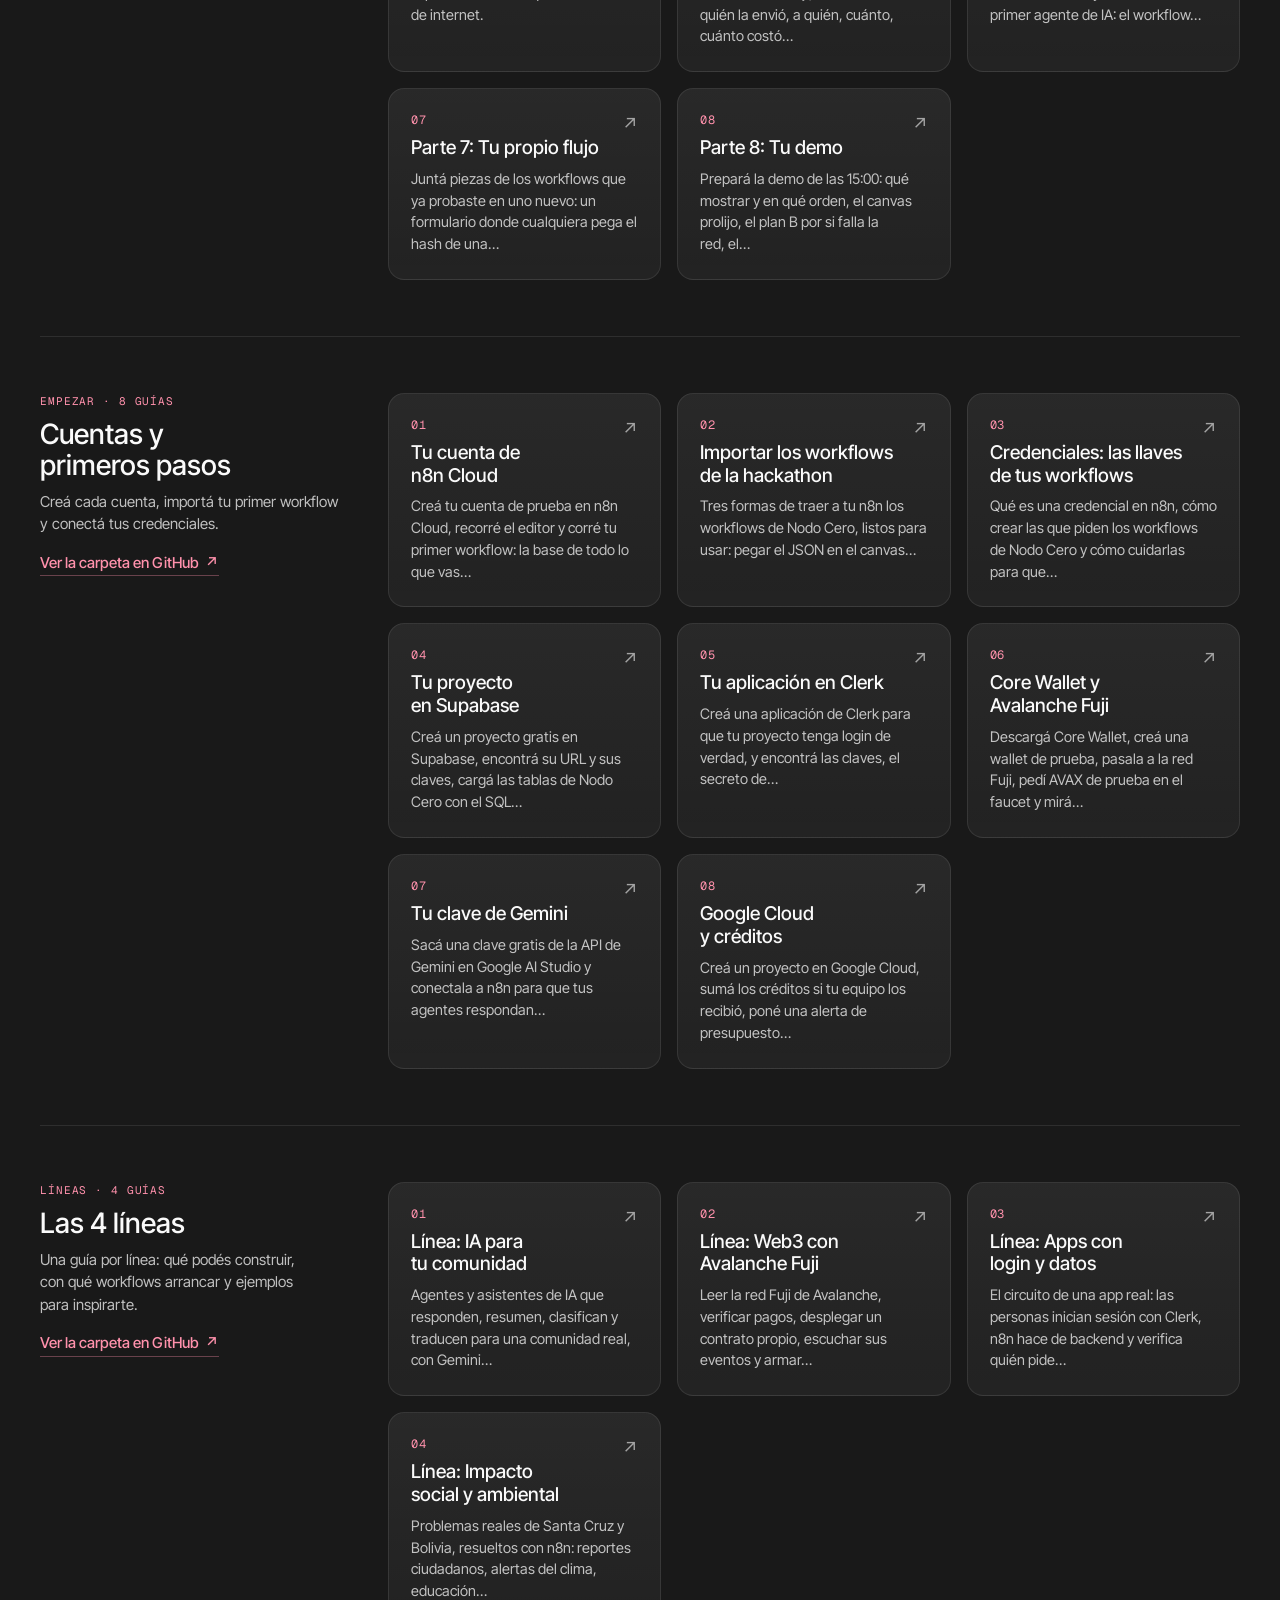
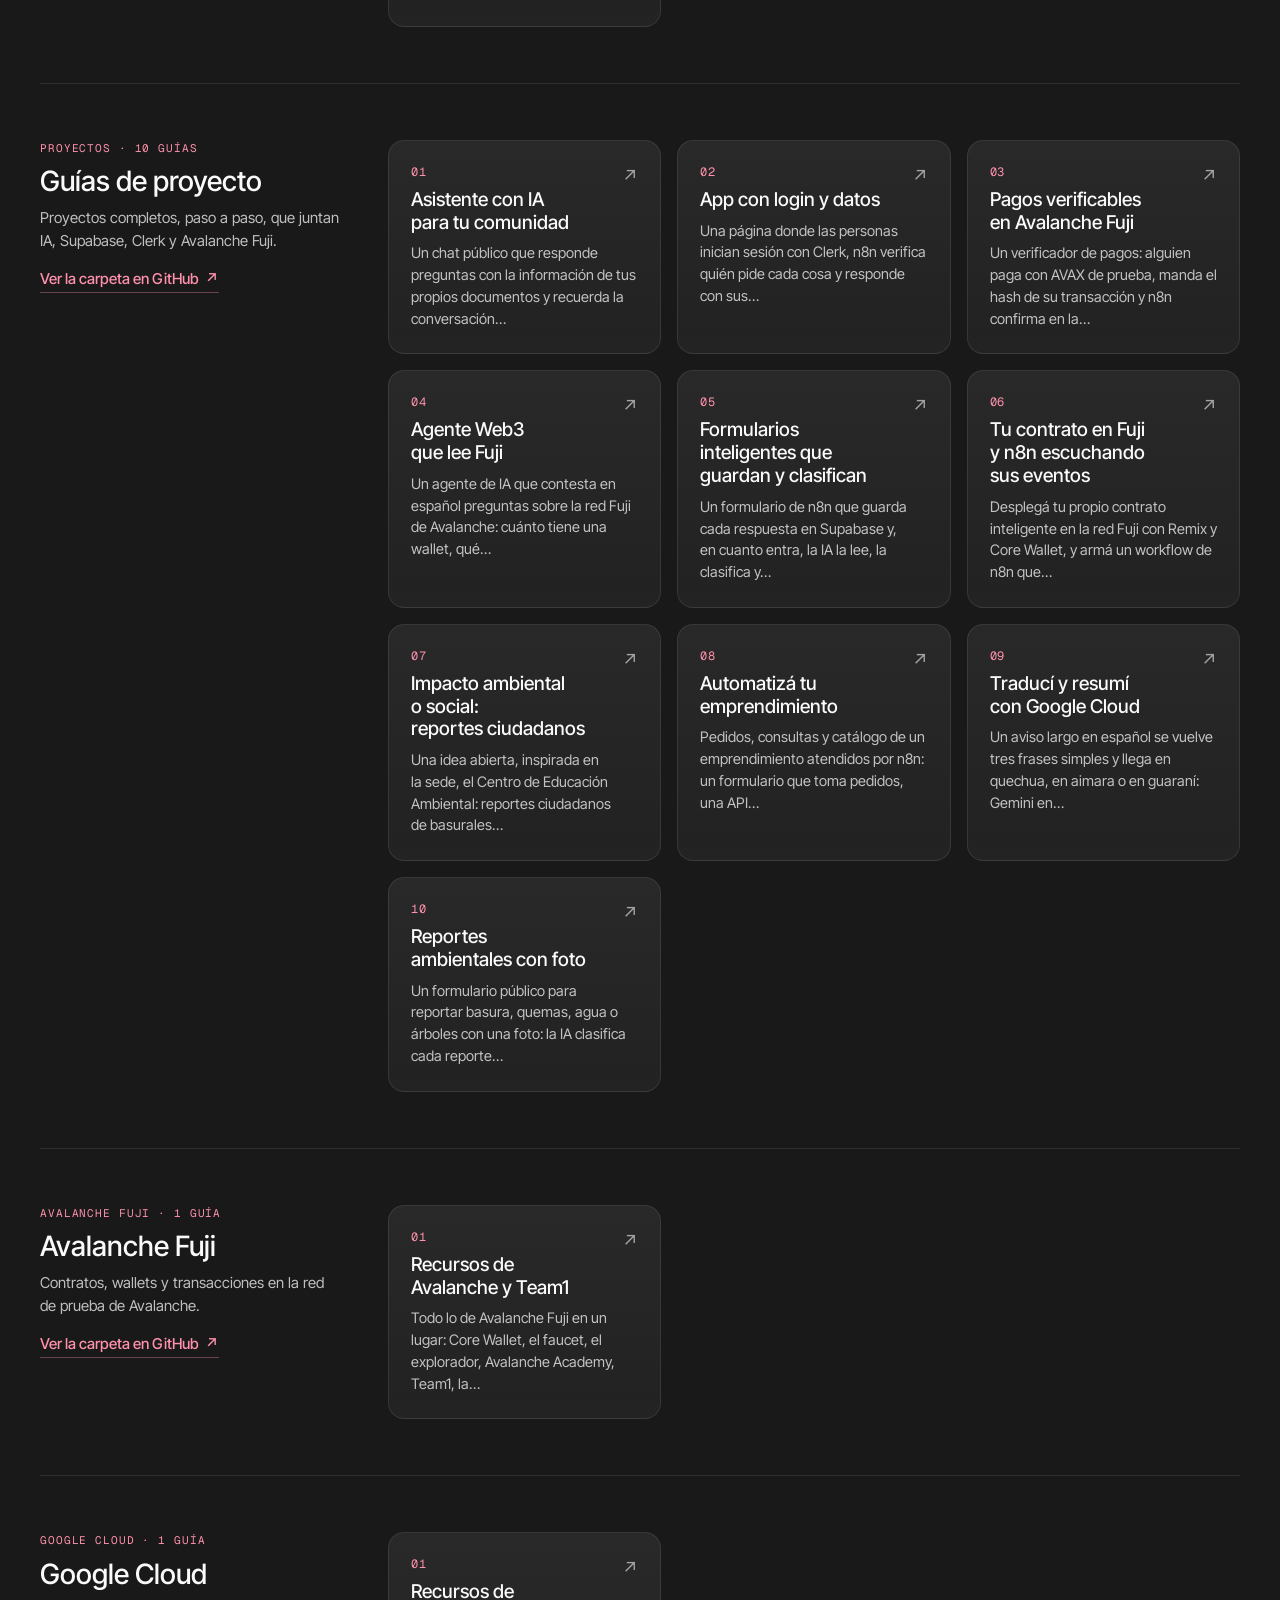
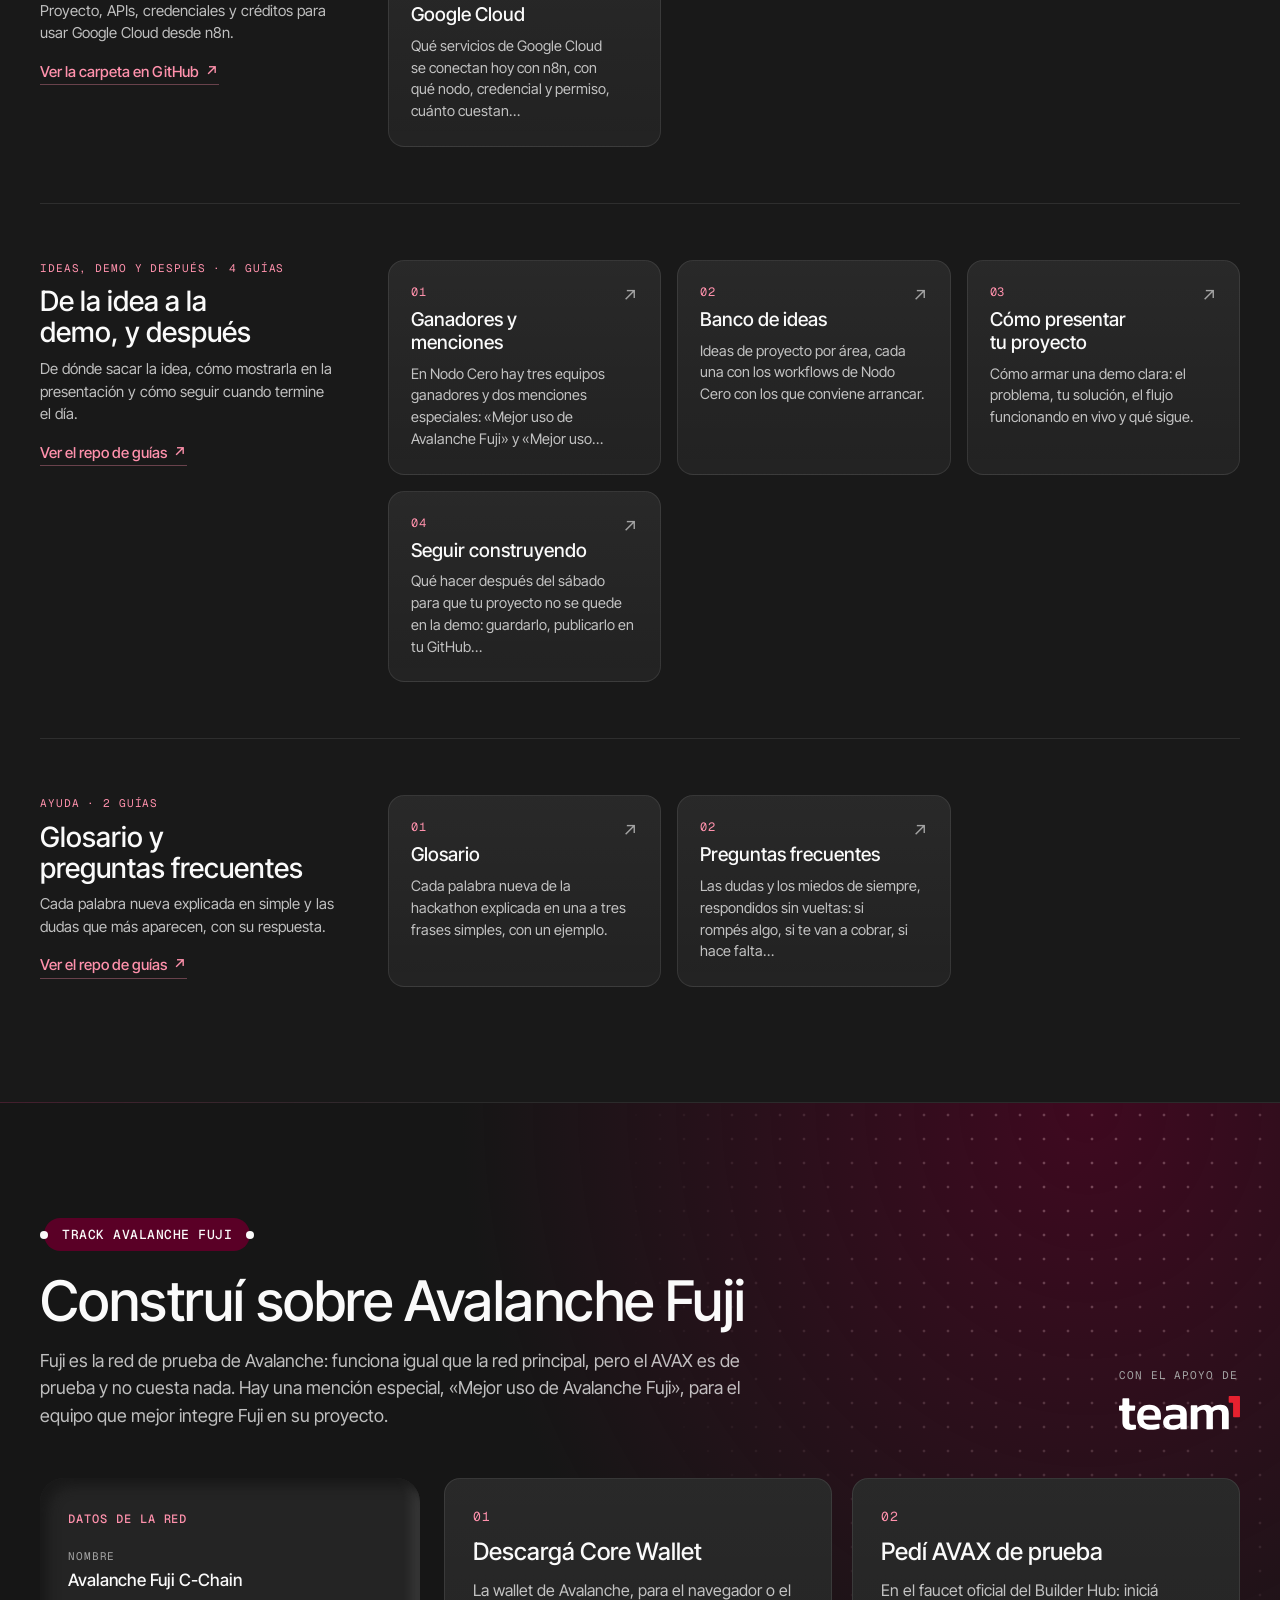
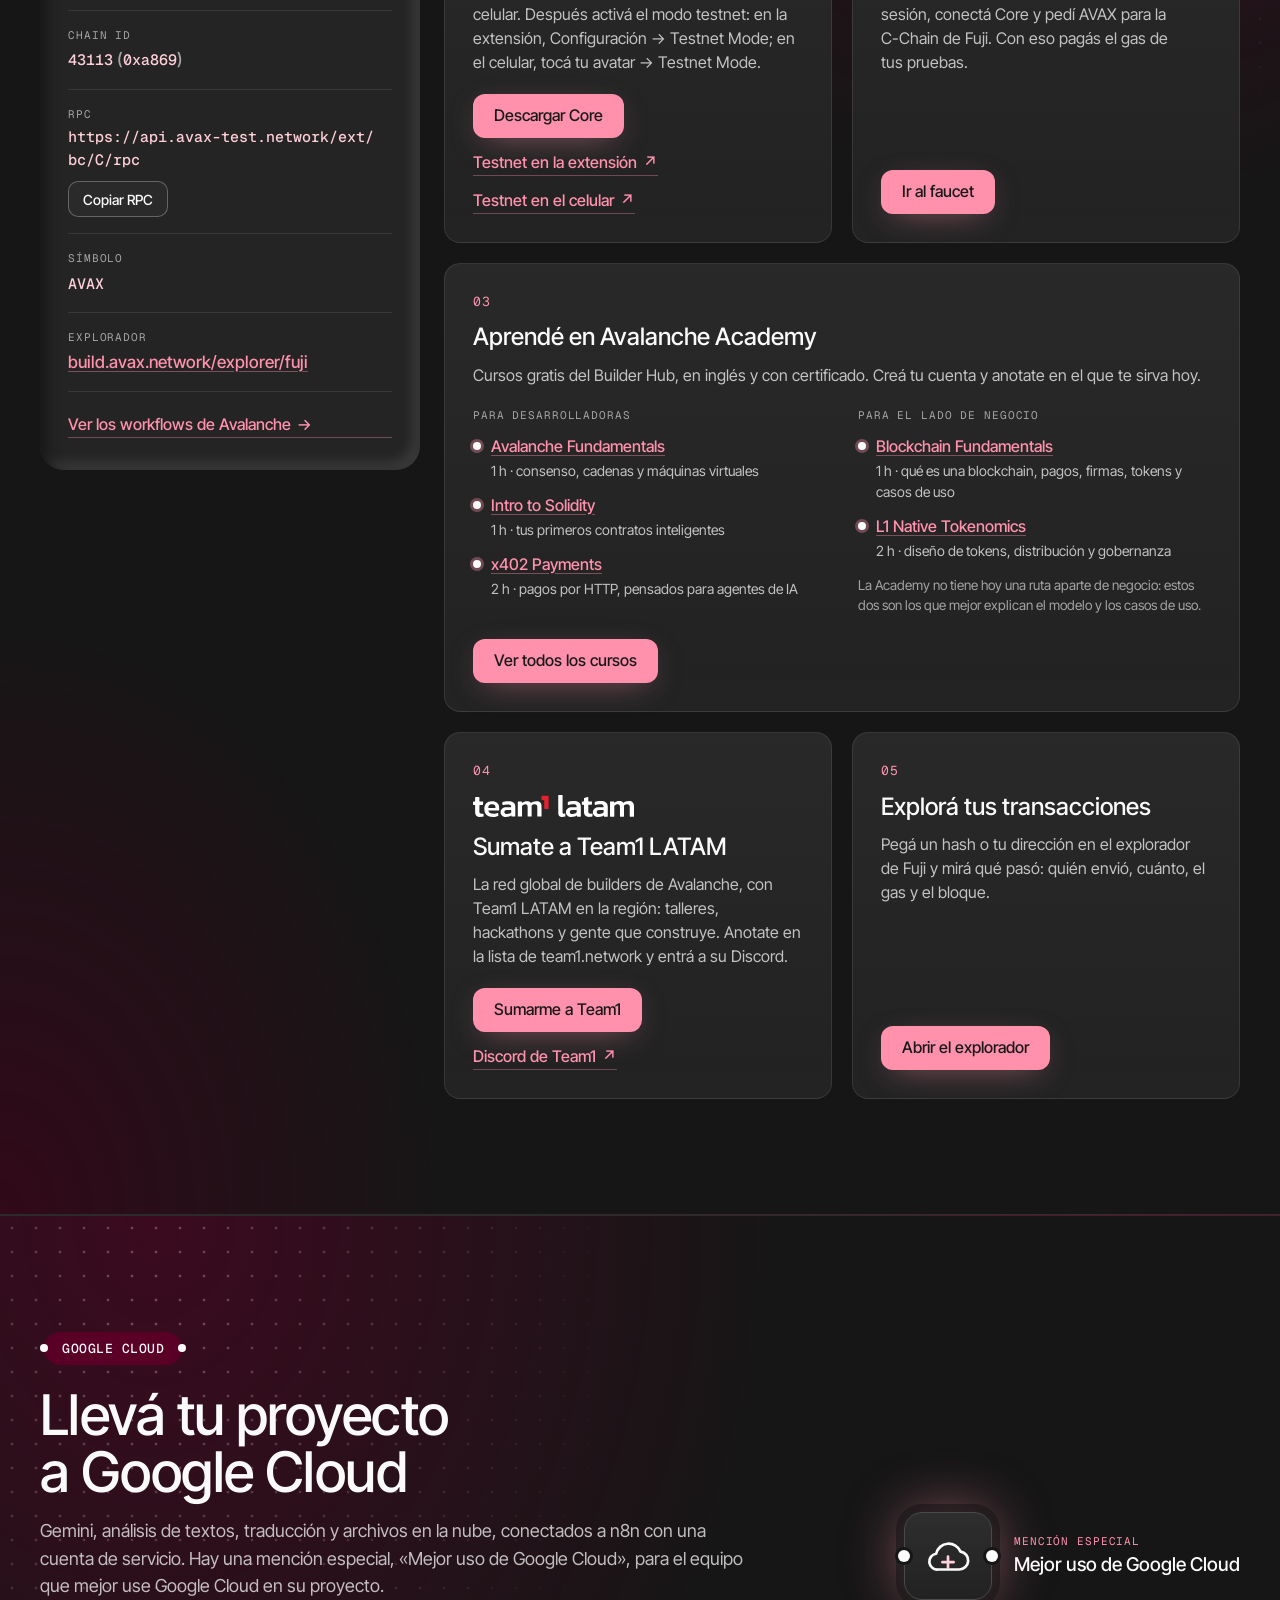
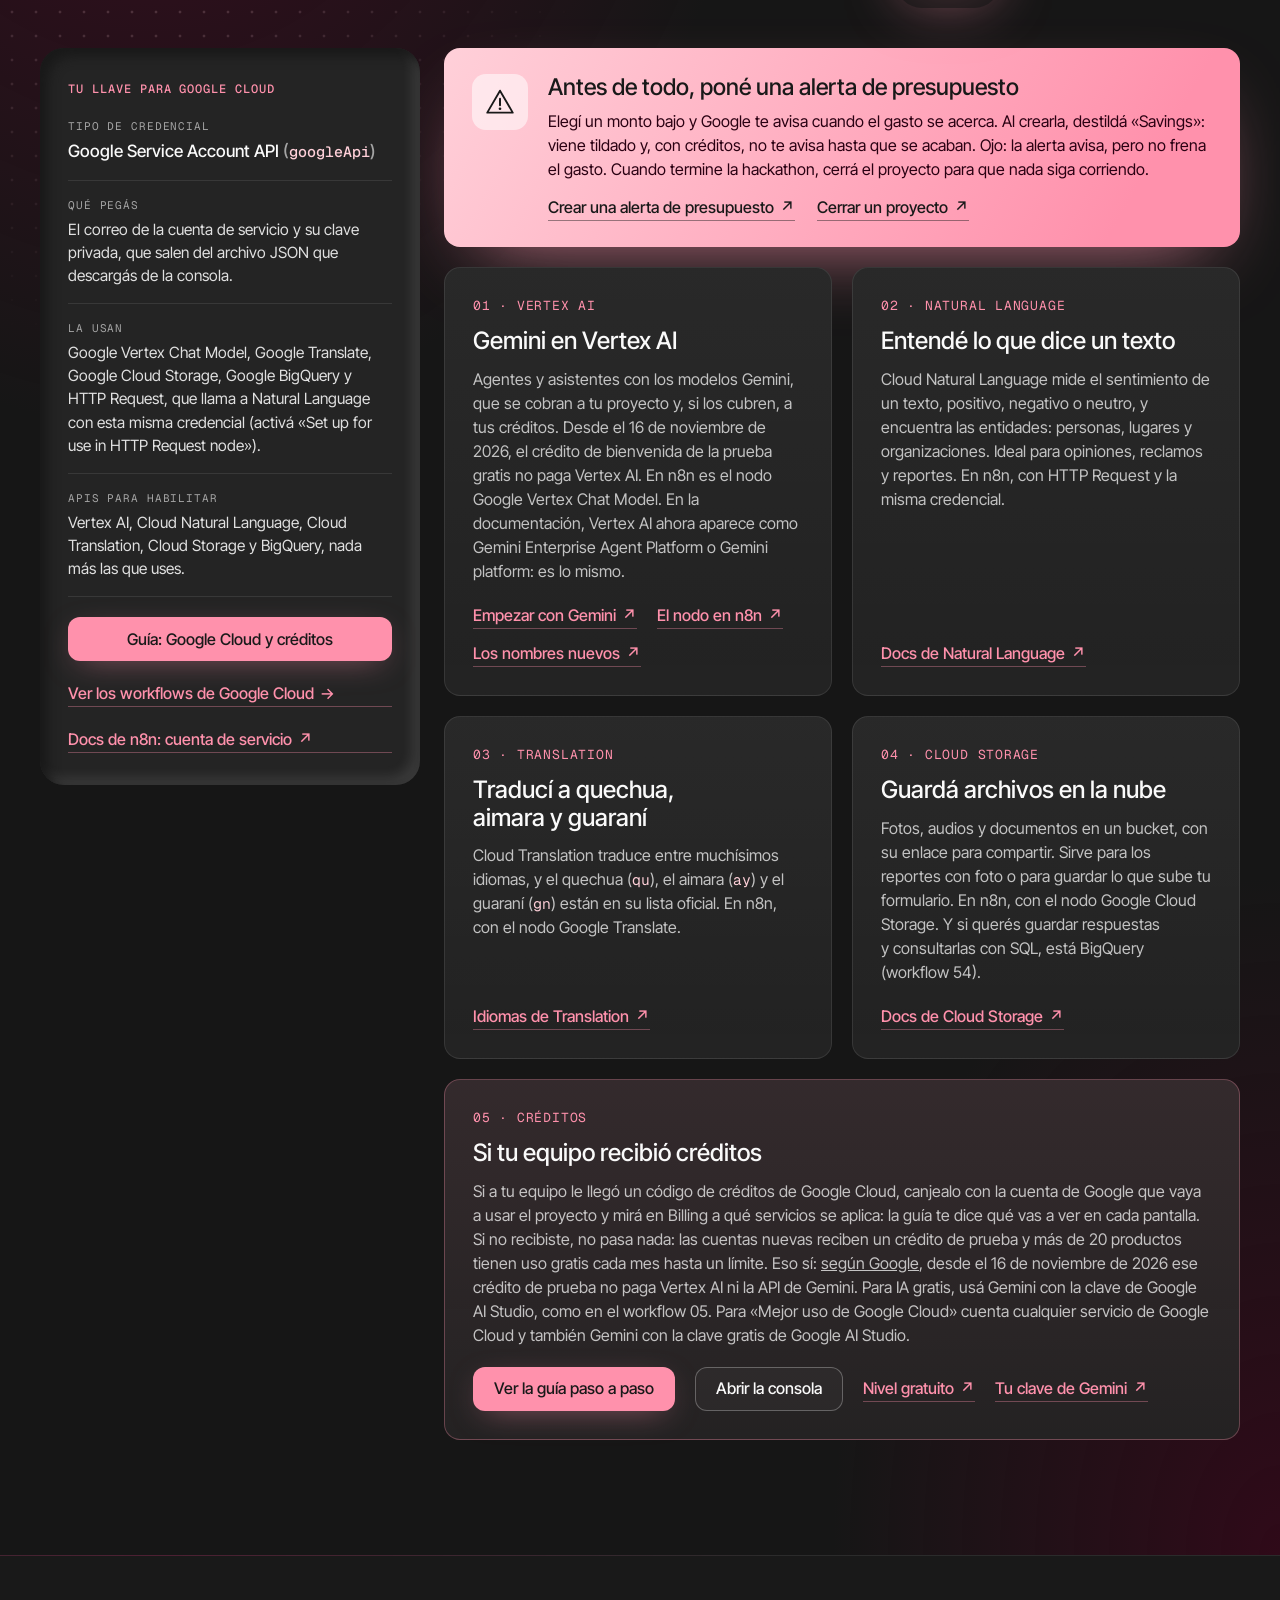
==== commit 44550263: "Página de proyectos de Nodo Cero" ====
--- a/index.html
+++ b/index.html
@@ -4,7 +4,7 @@
 <meta charset="utf-8">
 <meta name="viewport" content="width=device-width, initial-scale=1, viewport-fit=cover">
 <title>Nodo Cero · Hackathon n8n Bolivia: workflows, guías y recursos</title>
-<meta name="description" content="La hackathon de la comunidad n8n en Bolivia, enfocada en mujeres, de la mano de Women Techmakers Santa Cruz. Workflows de n8n listos para importar, guías, Avalanche Fuji, Supabase y Clerk. Sábado 21 de noviembre de 2026, Santa Cruz de la Sierra.">
+<meta name="description" content="La hackathon de la comunidad n8n en Bolivia, enfocada en mujeres, de la mano de Women Techmakers Santa Cruz. Las 4 líneas, workflows de n8n listos para importar, un tutorial de cero a tu demo y recursos de Avalanche Fuji, Google Cloud, Supabase y Clerk. Sábado 21 de noviembre de 2026, Santa Cruz de la Sierra.">
 <link rel="canonical" href="https://nodo-cero-bo.github.io/">
 <meta name="theme-color" content="#191919">
 <meta name="color-scheme" content="dark">
@@ -14,14 +14,14 @@
 <meta property="og:locale" content="es_BO">
 <meta property="og:url" content="https://nodo-cero-bo.github.io/">
 <meta property="og:title" content="Nodo Cero · Hackathon n8n Bolivia">
-<meta property="og:description" content="Workflows de n8n listos para importar, guías y recursos para construir con IA, Supabase, Clerk y Avalanche Fuji. Enfocada en mujeres, de la mano de Women Techmakers Santa Cruz.">
+<meta property="og:description" content="Las 4 líneas de la hackathon, workflows de n8n listos para importar, guías y un tutorial de cero a tu demo para construir con IA, Avalanche Fuji, Google Cloud, Supabase y Clerk. Enfocada en mujeres, de la mano de Women Techmakers Santa Cruz.">
 <meta property="og:image" content="https://nodo-cero-bo.github.io/assets/og.png">
 <meta property="og:image:width" content="1200">
 <meta property="og:image:height" content="630">
 <meta property="og:image:alt" content="Nodo Cero, Hackathon n8n Bolivia: un flujo de nodos de n8n conectados con líneas rosas sobre una grilla de puntos.">
 <meta name="twitter:card" content="summary_large_image">
 <meta name="twitter:title" content="Nodo Cero · Hackathon n8n Bolivia">
-<meta name="twitter:description" content="Workflows de n8n listos para importar, guías y recursos para construir con IA, Supabase, Clerk y Avalanche Fuji.">
+<meta name="twitter:description" content="Las 4 líneas, workflows de n8n listos para importar, guías y un tutorial de cero a tu demo: IA, Avalanche Fuji, Google Cloud, Supabase y Clerk.">
 <meta name="twitter:image" content="https://nodo-cero-bo.github.io/assets/og.png">
 <meta name="twitter:image:alt" content="Nodo Cero, Hackathon n8n Bolivia: un flujo de nodos de n8n conectados con líneas rosas sobre una grilla de puntos.">
 
@@ -62,11 +62,15 @@
       <img src="assets/logos/nodo-cero_horizontal_fondo-oscuro.svg" alt="Nodo Cero, Hackathon n8n Bolivia" width="2039" height="744">
     </a>
     <nav class="cabecera__nav" id="menu" aria-label="Secciones">
-      <a href="#empezar">Empezá</a>
+      <a class="cabecera__en-menu" href="#empezar">Empezá</a>
+      <a class="cabecera__en-menu" href="#aprender">Aprendé sin miedo</a>
+      <a href="#lineas">Líneas</a>
       <a href="#workflows">Workflows</a>
       <a href="#guias">Guías</a>
       <a href="#avalanche">Avalanche Fuji</a>
+      <a href="#google-cloud">Google Cloud</a>
       <a href="#supabase-clerk">Supabase y Clerk</a>
+      <a href="#menciones">Menciones</a>
       <a href="#agenda">Agenda</a>
       <a href="#mentoria">Mentoría</a>
       <a class="boton boton--chico boton--rosa" href="#registrar">Registrá tu proyecto</a>
@@ -205,7 +209,7 @@
         <span class="paso__puerto paso__puerto--salida" aria-hidden="true"></span>
         <p class="paso__numero">PASO 1</p>
         <h3>Creá tus cuentas</h3>
-        <p>n8n Cloud para construir. Según tu idea, sumá Supabase, Clerk, una clave de Google AI Studio para la IA y Core Wallet para Fuji.</p>
+        <p>n8n Cloud para construir. Según tu idea, sumá Supabase, Clerk, una clave de Google AI Studio para la IA, Core Wallet para Fuji y Google Cloud si tu equipo tiene créditos.</p>
         <div class="paso__enlaces">
           <a class="enlace-flecha" href="https://app.n8n.cloud/register" target="_blank" rel="noopener">Crear cuenta en n8n Cloud</a>
           <a class="enlace-flecha" data-guia="cuentas" href="https://github.com/nodo-cero-bo/guias/tree/main/00-empezar" target="_blank" rel="noopener">Guía: crear tus cuentas</a>
@@ -238,6 +242,176 @@
   </div>
 </section>
 
+<!-- ============================================================ APRENDÉ SIN MIEDO -->
+<section class="seccion seccion--aprender" id="aprender" aria-labelledby="titulo-aprender">
+  <div class="contenedor">
+    <header class="seccion__cabeza">
+      <p class="capsula capsula--sola capsula--acento">SIN MIEDO</p>
+      <h2 id="titulo-aprender">Aprendé sin miedo</h2>
+      <p class="seccion__bajada">Si es tu primera vez con n8n, estás en el lugar justo. Nadie empieza sabiendo y nadie te apura: probá, mirá qué pasa y volvé a probar. No se rompe nada si probás.</p>
+    </header>
+
+    <div class="aprender">
+      <a class="tutorial tarjeta" data-guia="tutorial" href="https://github.com/nodo-cero-bo/guias/tree/main/tutorial" target="_blank" rel="noopener">
+        <span class="tutorial__aura" aria-hidden="true"></span>
+        <span class="tutorial__rotulo">TUTORIAL · DE PUNTA A PUNTA</span>
+        <strong class="tutorial__titulo">De cero a tu demo</strong>
+        <span class="tutorial__texto">Un camino de principio a fin: creás tu cuenta, armás tu primer workflow, le sumás IA y datos, y llegás a la presentación con algo que funciona. Sin dar nada por sabido.</span>
+        <span class="tutorial__promesas" aria-label="En cada paso">
+          <span>Qué vas a ver en pantalla</span>
+          <span>Cómo saber que funcionó</span>
+          <span>Qué hacer si falla</span>
+        </span>
+        <span class="boton boton--claro boton--grande tutorial__boton">Empezar el tutorial</span>
+      </a>
+
+      <a class="ayuda tarjeta" data-guia="glosario" href="https://github.com/nodo-cero-bo/guias/blob/main/glosario.md" target="_blank" rel="noopener">
+        <span class="nodo-icono nodo-icono--chico" aria-hidden="true"><svg viewBox="0 0 48 48"><text x="24" y="31.5" text-anchor="middle" font-size="19" font-weight="500" fill="#FAFAFA" font-family="Inter Tight, system-ui, sans-serif">Aa</text></svg></span>
+        <span class="ayuda__rotulo">GLOSARIO</span>
+        <strong>Las palabras nuevas, en simple</strong>
+        <span class="ayuda__texto">¿Nodo, webhook, credencial, JSON? Cada término explicado con palabras de todos los días y un ejemplo.</span>
+      </a>
+
+      <a class="ayuda tarjeta" data-guia="faq" href="https://github.com/nodo-cero-bo/guias/blob/main/preguntas-frecuentes.md" target="_blank" rel="noopener">
+        <span class="nodo-icono nodo-icono--chico" aria-hidden="true"><svg viewBox="0 0 48 48"><path d="M12 11h24a5 5 0 0 1 5 5v13a5 5 0 0 1-5 5H23l-8 6v-6h-3a5 5 0 0 1-5-5V16a5 5 0 0 1 5-5Z" fill="none" stroke="#FAFAFA" stroke-width="2.4" stroke-linejoin="round"/><text x="24" y="28.5" text-anchor="middle" font-size="15" font-weight="500" fill="#FAFAFA" font-family="Inter Tight, system-ui, sans-serif">?</text></svg></span>
+        <span class="ayuda__rotulo">PREGUNTAS FRECUENTES</span>
+        <strong>Las dudas de siempre, respondidas</strong>
+        <span class="ayuda__texto">Las preguntas que más aparecen en una hackathon, de las cuentas a qué hacer cuando algo no anda, con su respuesta corta y clara.</span>
+      </a>
+    </div>
+
+    <p class="calma__rotulo" id="rotulo-calma">ASÍ SE APRENDE CON n8n</p>
+    <ol class="calma" aria-labelledby="rotulo-calma">
+      <li class="calma__paso">
+        <span class="calma__nodo" aria-hidden="true"><svg viewBox="0 0 48 48"><path d="M18 14.5v19l15-9.5Z" fill="#FAFAFA"/></svg></span>
+        <strong>Probá</strong>
+        <span>Tocá «Execute workflow» y mirá qué pasa. Si algo sale mal, lo borrás y lo importás de nuevo.</span>
+      </li>
+      <li class="calma__paso">
+        <span class="calma__nodo" aria-hidden="true"><svg viewBox="0 0 48 48"><path d="M24 10 38 24 24 38 10 24Z" fill="none" stroke="#FAFAFA" stroke-width="2.4" stroke-linejoin="round"/><text x="24" y="29.5" text-anchor="middle" font-size="14" font-weight="500" fill="#FAFAFA" font-family="Inter Tight, system-ui, sans-serif">?</text></svg></span>
+        <strong>¿Salió?</strong>
+        <span>Abrí cada nodo: muestra qué datos entraron y cuáles salieron. Ahí está la pista.</span>
+      </li>
+      <li class="calma__paso">
+        <span class="calma__nodo" aria-hidden="true"><svg viewBox="0 0 48 48"><circle cx="24" cy="24" r="13" fill="none" stroke="#FAFAFA" stroke-width="2.4"/><path d="M24 17.5v8" stroke="#FAFAFA" stroke-width="2.6" stroke-linecap="round"/><circle cx="24" cy="30.5" r="1.8" fill="#FAFAFA"/></svg></span>
+        <strong>Si falla, leé el error</strong>
+        <span>El mensaje dice en qué nodo se trabó y por qué. Los errores también enseñan.</span>
+      </li>
+      <li class="calma__paso">
+        <span class="calma__nodo" aria-hidden="true"><svg viewBox="0 0 48 48"><circle cx="18.5" cy="18" r="5" fill="none" stroke="#FAFAFA" stroke-width="2.4"/><circle cx="31" cy="20" r="4" fill="none" stroke="#FAFAFA" stroke-width="2.4"/><path d="M9 36c1-6 4.8-9 9.5-9s8.5 3 9.5 9M27.5 29.5c1.1-.6 2.3-.9 3.5-.9 3.8 0 6.6 2.5 7.5 7.4" fill="none" stroke="#FAFAFA" stroke-width="2.4" stroke-linecap="round"/></svg></span>
+        <strong>Pedí ayuda</strong>
+        <span>La mentoría está para eso: contale qué querías hacer y qué ves en pantalla.</span>
+      </li>
+    </ol>
+  </div>
+</section>
+
+<!-- ============================================================ LAS 4 LÍNEAS -->
+<section class="seccion seccion--lineas" id="lineas" aria-labelledby="titulo-lineas">
+  <div class="seccion__puntos" aria-hidden="true"></div>
+  <div class="contenedor">
+    <header class="seccion__cabeza">
+      <p class="capsula capsula--sola capsula--acento">LAS 4 LÍNEAS</p>
+      <h2 id="titulo-lineas">Elegí tu línea</h2>
+      <p class="seccion__bajada">Cada equipo elige una línea para su proyecto. Cualquier línea puede llegar a los tres lugares y a las dos menciones especiales. ¿No sabés cuál? Leé las cuatro y quedate con la que te den más ganas de construir.</p>
+    </header>
+
+    <div class="lineas">
+      <article class="linea tarjeta" id="linea-ia" aria-labelledby="titulo-linea-ia">
+        <div class="linea__cabeza">
+          <span class="nodo-icono" aria-hidden="true"><svg viewBox="0 0 48 48"><path d="M22 12.5Q22 26 35.5 26Q22 26 22 39.5Q22 26 8.5 26Q22 26 22 12.5Z" fill="none" stroke="#FAFAFA" stroke-width="2.4" stroke-linejoin="round"/><path d="M35.5 7Q35.5 12.5 41 12.5Q35.5 12.5 35.5 18Q35.5 12.5 30 12.5Q35.5 12.5 35.5 7Z" fill="#FAFAFA"/></svg></span>
+          <span class="linea__cable" aria-hidden="true"></span>
+          <p class="linea__num">LÍNEA 01</p>
+        </div>
+        <h3 id="titulo-linea-ia">IA para tu comunidad</h3>
+        <p class="linea__para"><b>Para quién es:</b> para quien quiere un asistente que responda, resuma o clasifique. Agentes con Gemini, con la clave gratis de Google AI Studio o con Vertex AI en Google Cloud, y RAG con Supabase para que responda con tus documentos.</p>
+        <ul class="linea__con" aria-label="Con qué se construye"><li>GEMINI</li><li>VERTEX AI</li><li>SUPABASE</li></ul>
+        <div class="linea__arranque">
+          <p class="linea__rotulo">PARA ARRANCAR</p>
+          <ol class="linea__wfs">
+            <li><a href="#workflows" data-linea="ia" data-wf="05-agente-ia"><span class="linea__wf-num">05</span><span class="linea__wf-titulo">Tu primer agente de IA</span></a></li>
+            <li><a href="#workflows" data-linea="ia" data-wf="34-supabase-webhook-ia" data-wf-preferido="65-clasificar-mensajes-con-ia"><span class="linea__wf-num">34</span><span class="linea__wf-titulo">La IA clasifica cada fila nueva</span></a></li>
+            <li><a href="#workflows" data-linea="ia" data-wf="33-agente-con-memoria-y-rag" data-wf-preferido="50-vertex-ai-asistente"><span class="linea__wf-num">33</span><span class="linea__wf-titulo">Agente con memoria y tus documentos</span></a></li>
+          </ol>
+        </div>
+        <div class="linea__acciones">
+          <a class="boton boton--rosa" href="#workflows" data-filtrar-linea="ia">Ver los workflows de esta línea</a>
+          <a class="enlace-flecha" data-guia="linea-ia" href="https://github.com/nodo-cero-bo/guias/blob/main/lineas/ia.md" target="_blank" rel="noopener">Guía de la línea</a>
+        </div>
+      </article>
+
+      <article class="linea tarjeta" id="linea-web3" aria-labelledby="titulo-linea-web3">
+        <div class="linea__cabeza">
+          <span class="nodo-icono" aria-hidden="true"><svg viewBox="0 0 48 48"><path d="M24 7.5 38.5 15.8V32.2L24 40.5 9.5 32.2V15.8Z" fill="none" stroke="#FAFAFA" stroke-width="2.4" stroke-linejoin="round"/><path d="M9.5 15.8 24 24.1l14.5-8.3M24 24.1v16.4" fill="none" stroke="#FAFAFA" stroke-width="2.4" stroke-linejoin="round"/></svg></span>
+          <span class="linea__cable" aria-hidden="true"></span>
+          <p class="linea__num">LÍNEA 02</p>
+        </div>
+        <h3 id="titulo-linea-web3">Web3 con Avalanche Fuji</h3>
+        <p class="linea__para"><b>Para quién es:</b> para quien tiene curiosidad por blockchain y quiere probar sin miedo, porque en Fuji el AVAX es de prueba. Leé la red, verificá pagos, escuchá contratos y sus eventos, o armá un agente que lee Fuji. Con Team1.</p>
+        <ul class="linea__con" aria-label="Con qué se construye"><li>AVALANCHE FUJI</li><li>CORE WALLET</li><li>TEAM1</li></ul>
+        <div class="linea__arranque">
+          <p class="linea__rotulo">PARA ARRANCAR</p>
+          <ol class="linea__wfs">
+            <li><a href="#workflows" data-linea="web3" data-wf="12-fuji-leer-transaccion"><span class="linea__wf-num">12</span><span class="linea__wf-titulo">Leer una transacción en Fuji</span></a></li>
+            <li><a href="#workflows" data-linea="web3" data-wf="13-fuji-verificar-pago"><span class="linea__wf-num">13</span><span class="linea__wf-titulo">Verificar un pago en Fuji</span></a></li>
+            <li><a href="#workflows" data-linea="web3" data-wf="40-agente-web3-fuji"><span class="linea__wf-num">40</span><span class="linea__wf-titulo">Agente de IA para Fuji</span></a></li>
+          </ol>
+        </div>
+        <div class="linea__acciones">
+          <a class="boton boton--rosa" href="#workflows" data-filtrar-linea="web3">Ver los workflows de esta línea</a>
+          <a class="enlace-flecha" data-guia="linea-web3" href="https://github.com/nodo-cero-bo/guias/blob/main/lineas/web3.md" target="_blank" rel="noopener">Guía de la línea</a>
+        </div>
+      </article>
+
+      <article class="linea tarjeta" id="linea-apps" aria-labelledby="titulo-linea-apps">
+        <div class="linea__cabeza">
+          <span class="nodo-icono" aria-hidden="true"><svg viewBox="0 0 48 48"><rect x="7.5" y="9" width="33" height="30" rx="5" fill="none" stroke="#FAFAFA" stroke-width="2.4"/><path d="M7.5 16.5h33" stroke="#FAFAFA" stroke-width="2.4"/><circle cx="24" cy="25" r="4.2" fill="none" stroke="#FAFAFA" stroke-width="2.4"/><path d="M16 39c.9-4.6 4-7 8-7s7.1 2.4 8 7" fill="none" stroke="#FAFAFA" stroke-width="2.4" stroke-linecap="round"/></svg></span>
+          <span class="linea__cable" aria-hidden="true"></span>
+          <p class="linea__num">LÍNEA 03</p>
+        </div>
+        <h3 id="titulo-linea-apps">Apps con login y datos</h3>
+        <p class="linea__para"><b>Para quién es:</b> para quien quiere una app que se sienta de verdad: personas que inician sesión con Clerk, datos guardados en Supabase y n8n como backend, sin montar un servidor propio.</p>
+        <ul class="linea__con" aria-label="Con qué se construye"><li>CLERK</li><li>SUPABASE</li><li>n8n</li></ul>
+        <div class="linea__arranque">
+          <p class="linea__rotulo">PARA ARRANCAR</p>
+          <ol class="linea__wfs">
+            <li><a href="#workflows" data-linea="apps" data-wf="31-api-crud-supabase"><span class="linea__wf-num">31</span><span class="linea__wf-titulo">Una API sobre Supabase</span></a></li>
+            <li><a href="#workflows" data-linea="apps" data-wf="20-clerk-webhook-a-supabase"><span class="linea__wf-num">20</span><span class="linea__wf-titulo">De Clerk a Supabase con un webhook</span></a></li>
+            <li><a href="#workflows" data-linea="apps" data-wf="21-clerk-api-protegida"><span class="linea__wf-num">21</span><span class="linea__wf-titulo">Una API protegida con Clerk</span></a></li>
+          </ol>
+        </div>
+        <div class="linea__acciones">
+          <a class="boton boton--rosa" href="#workflows" data-filtrar-linea="apps">Ver los workflows de esta línea</a>
+          <a class="enlace-flecha" data-guia="linea-apps" href="https://github.com/nodo-cero-bo/guias/blob/main/lineas/apps.md" target="_blank" rel="noopener">Guía de la línea</a>
+        </div>
+      </article>
+
+      <article class="linea tarjeta" id="linea-impacto" aria-labelledby="titulo-linea-impacto">
+        <div class="linea__cabeza">
+          <span class="nodo-icono" aria-hidden="true"><svg viewBox="0 0 48 48"><path d="M24 40.5V24" fill="none" stroke="#FAFAFA" stroke-width="2.4" stroke-linecap="round"/><path d="M24 31.5C15.5 31.5 10 26 10 17.5 18.5 17.5 24 23 24 31.5Z" fill="none" stroke="#FAFAFA" stroke-width="2.4" stroke-linejoin="round"/><path d="M24 25C24 16.5 29.5 10.5 38 10.5 38 19 32.5 25 24 25Z" fill="none" stroke="#FAFAFA" stroke-width="2.4" stroke-linejoin="round"/><path d="M15 40.5h18" stroke="#FAFAFA" stroke-width="2.4" stroke-linecap="round"/></svg></span>
+          <span class="linea__cable" aria-hidden="true"></span>
+          <p class="linea__num">LÍNEA 04</p>
+        </div>
+        <h3 id="titulo-linea-impacto">Impacto social y ambiental</h3>
+        <p class="linea__para"><b>Para quién es:</b> para quien quiere resolver un problema real de Santa Cruz y de Bolivia: reportes ciudadanos, educación, salud, emprendimiento y traducción a quechua, aimara o guaraní. La sede es el Centro de Educación Ambiental: inspirate.</p>
+        <ul class="linea__con" aria-label="Con qué se construye"><li>FORMULARIOS</li><li>IA</li><li>TRADUCCIÓN</li></ul>
+        <div class="linea__arranque">
+          <p class="linea__rotulo">PARA ARRANCAR</p>
+          <ol class="linea__wfs">
+            <li><a href="#workflows" data-linea="impacto" data-wf="04-formulario" data-wf-preferido="67-reportes-ambientales"><span class="linea__wf-num">04</span><span class="linea__wf-titulo">Un formulario de n8n</span></a></li>
+            <li><a href="#workflows" data-linea="impacto" data-wf="30-formulario-a-supabase" data-wf-preferido="60-alerta-del-clima"><span class="linea__wf-num">30</span><span class="linea__wf-titulo">Formulario a Supabase</span></a></li>
+            <li><a href="#workflows" data-linea="impacto" data-wf="34-supabase-webhook-ia" data-wf-preferido="52-traducir-y-resumir"><span class="linea__wf-num">34</span><span class="linea__wf-titulo">La IA clasifica cada fila nueva</span></a></li>
+          </ol>
+        </div>
+        <div class="linea__acciones">
+          <a class="boton boton--rosa" href="#workflows" data-filtrar-linea="impacto">Ver los workflows de esta línea</a>
+          <a class="enlace-flecha" data-guia="linea-impacto" href="https://github.com/nodo-cero-bo/guias/blob/main/lineas/impacto.md" target="_blank" rel="noopener">Guía de la línea</a>
+        </div>
+      </article>
+    </div>
+  </div>
+</section>
+
 <!-- ============================================================ CATÁLOGO -->
 <section class="seccion seccion--catalogo" id="workflows" aria-labelledby="titulo-workflows">
   <div class="contenedor">
@@ -248,12 +422,23 @@
     </header>
 
     <div class="filtros" role="group" aria-label="Filtrar workflows">
+      <div class="filtros__grupo filtros__grupo--linea">
+        <span class="filtros__rotulo" id="rotulo-linea">Línea</span>
+        <div class="filtros__chips" role="radiogroup" aria-labelledby="rotulo-linea" data-filtro="linea">
+          <button type="button" class="chip" role="radio" aria-checked="true" data-valor="">Todas</button>
+          <button type="button" class="chip chip--linea" role="radio" aria-checked="false" data-valor="ia">IA para tu comunidad</button>
+          <button type="button" class="chip chip--linea" role="radio" aria-checked="false" data-valor="web3">Web3 con Avalanche Fuji</button>
+          <button type="button" class="chip chip--linea" role="radio" aria-checked="false" data-valor="apps">Apps con login y datos</button>
+          <button type="button" class="chip chip--linea" role="radio" aria-checked="false" data-valor="impacto">Impacto social y ambiental</button>
+        </div>
+      </div>
       <div class="filtros__grupo">
         <span class="filtros__rotulo" id="rotulo-tec">Tecnología</span>
         <div class="filtros__chips" role="radiogroup" aria-labelledby="rotulo-tec" data-filtro="tec">
           <button type="button" class="chip" role="radio" aria-checked="true" data-valor="">Todas</button>
           <button type="button" class="chip" role="radio" aria-checked="false" data-valor="ia">IA</button>
           <button type="button" class="chip" role="radio" aria-checked="false" data-valor="avalanche">Avalanche</button>
+          <button type="button" class="chip" role="radio" aria-checked="false" data-valor="google-cloud">Google Cloud</button>
           <button type="button" class="chip" role="radio" aria-checked="false" data-valor="supabase">Supabase</button>
           <button type="button" class="chip" role="radio" aria-checked="false" data-valor="clerk">Clerk</button>
         </div>
@@ -295,13 +480,63 @@
     <header class="seccion__cabeza">
       <p class="capsula capsula--sola capsula--acento">GUÍAS</p>
       <h2 id="titulo-guias">Guías paso a paso</h2>
-      <p class="seccion__bajada">Paso a paso para pasar de la idea a la demo: cuentas, importación, proyectos completos y cómo presentar.</p>
+      <p class="seccion__bajada">Del tutorial de cero a tu demo a la guía de cada línea: cuentas, importación, Google Cloud, proyectos completos y cómo presentar, paso a paso.</p>
     </header>
 <!-- guias:inicio -->
 <div class="guias-grupos" id="guias-lista">
+  <section class="guias-grupo" aria-labelledby="guias-tutorial">
+    <header class="guias-grupo__cabeza">
+      <p class="guias-grupo__rotulo">TUTORIAL · 8 GUÍAS</p>
+      <h3 id="guias-tutorial">De cero a tu demo</h3>
+      <p class="guias-grupo__bajada">El camino completo, paso a paso: qué vas a ver en pantalla, cómo saber que funcionó y qué hacer si falla.</p>
+      <a class="enlace-flecha" href="https://github.com/nodo-cero-bo/guias/tree/main/tutorial" target="_blank" rel="noopener">Ver la carpeta en GitHub</a>
+    </header>
+    <ol class="guias">
+      <li><a class="guia tarjeta" href="https://github.com/nodo-cero-bo/guias/blob/main/tutorial/01-tu-cuenta-de-n8n.md" target="_blank" rel="noopener">
+        <span class="guia__num">01</span>
+        <span class="guia__titulo">Parte 1: Tu cuenta de n8n</span>
+        <span class="guia__resumen">Creá tu cuenta de prueba en n8n Cloud, esperá a que arranque tu espacio y dá una primera vuelta por el editor.</span>
+      </a></li>
+      <li><a class="guia tarjeta" href="https://github.com/nodo-cero-bo/guias/blob/main/tutorial/02-tu-primer-workflow.md" target="_blank" rel="noopener">
+        <span class="guia__num">02</span>
+        <span class="guia__titulo">Parte 2: Tu primer workflow</span>
+        <span class="guia__resumen">Traé a tu n8n el workflow 01-hola-n8n, ejecutalo con un botón y mirá qué hizo cada paso.</span>
+      </a></li>
+      <li><a class="guia tarjeta" href="https://github.com/nodo-cero-bo/guias/blob/main/tutorial/03-items-y-expresiones.md" target="_blank" rel="noopener">
+        <span class="guia__num">03</span>
+        <span class="guia__titulo">Parte 3: Items y expresiones</span>
+        <span class="guia__resumen">Las dos ideas que más vas a usar en n8n, aprendidas tocando el workflow de la parte 2: qué es un item y cómo…</span>
+      </a></li>
+      <li><a class="guia tarjeta" href="https://github.com/nodo-cero-bo/guias/blob/main/tutorial/04-hablar-con-una-api.md" target="_blank" rel="noopener">
+        <span class="guia__num">04</span>
+        <span class="guia__titulo">Parte 4: Hablar con una API</span>
+        <span class="guia__resumen">Con el nodo HTTP Request, n8n le pide datos a cualquier servicio de internet.</span>
+      </a></li>
+      <li><a class="guia tarjeta" href="https://github.com/nodo-cero-bo/guias/blob/main/tutorial/05-el-desafio-del-dia.md" target="_blank" rel="noopener">
+        <span class="guia__num">05</span>
+        <span class="guia__titulo">Parte 5: El desafío del día</span>
+        <span class="guia__resumen">Dado el hash de una transacción de Avalanche Fuji, n8n te dice quién la envió, a quién, cuánto, cuánto costó…</span>
+      </a></li>
+      <li><a class="guia tarjeta" href="https://github.com/nodo-cero-bo/guias/blob/main/tutorial/06-tu-agente-con-gemini.md" target="_blank" rel="noopener">
+        <span class="guia__num">06</span>
+        <span class="guia__titulo">Parte 6: Tu agente con Gemini</span>
+        <span class="guia__resumen">Sacá una clave gratis de Gemini, conectala a n8n y conversá con tu primer agente de IA: el workflow…</span>
+      </a></li>
+      <li><a class="guia tarjeta" href="https://github.com/nodo-cero-bo/guias/blob/main/tutorial/07-tu-propio-flujo.md" target="_blank" rel="noopener">
+        <span class="guia__num">07</span>
+        <span class="guia__titulo">Parte 7: Tu propio flujo</span>
+        <span class="guia__resumen">Juntá piezas de los workflows que ya probaste en uno nuevo: un formulario donde cualquiera pega el hash de una…</span>
+      </a></li>
+      <li><a class="guia tarjeta" href="https://github.com/nodo-cero-bo/guias/blob/main/tutorial/08-tu-demo.md" target="_blank" rel="noopener">
+        <span class="guia__num">08</span>
+        <span class="guia__titulo">Parte 8: Tu demo</span>
+        <span class="guia__resumen">Prepará la demo de las 15:00: qué mostrar y en qué orden, el canvas prolijo, el plan B por si falla la red, el…</span>
+      </a></li>
+    </ol>
+  </section>
   <section class="guias-grupo" aria-labelledby="guias-empezar">
     <header class="guias-grupo__cabeza">
-      <p class="guias-grupo__rotulo">EMPEZAR · 7 GUÍAS</p>
+      <p class="guias-grupo__rotulo">EMPEZAR · 8 GUÍAS</p>
       <h3 id="guias-empezar">Cuentas y primeros pasos</h3>
       <p class="guias-grupo__bajada">Creá cada cuenta, importá tu primer workflow y conectá tus credenciales.</p>
       <a class="enlace-flecha" href="https://github.com/nodo-cero-bo/guias/tree/main/00-empezar" target="_blank" rel="noopener">Ver la carpeta en GitHub</a>
@@ -342,11 +577,46 @@
         <span class="guia__titulo">Tu clave de Gemini</span>
         <span class="guia__resumen">Sacá una clave gratis de la API de Gemini en Google AI Studio y conectala a n8n para que tus agentes respondan…</span>
       </a></li>
+      <li><a class="guia tarjeta" href="https://github.com/nodo-cero-bo/guias/blob/main/00-empezar/08-google-cloud.md" target="_blank" rel="noopener">
+        <span class="guia__num">08</span>
+        <span class="guia__titulo">Google Cloud y créditos</span>
+        <span class="guia__resumen">Creá un proyecto en Google Cloud, sumá los créditos si tu equipo los recibió, poné una alerta de presupuesto…</span>
+      </a></li>
+    </ol>
+  </section>
+  <section class="guias-grupo" aria-labelledby="guias-lineas">
+    <header class="guias-grupo__cabeza">
+      <p class="guias-grupo__rotulo">LÍNEAS · 4 GUÍAS</p>
+      <h3 id="guias-lineas">Las 4 líneas</h3>
+      <p class="guias-grupo__bajada">Una guía por línea: qué podés construir, con qué workflows arrancar y ejemplos para inspirarte.</p>
+      <a class="enlace-flecha" href="https://github.com/nodo-cero-bo/guias/tree/main/lineas" target="_blank" rel="noopener">Ver la carpeta en GitHub</a>
+    </header>
+    <ol class="guias">
+      <li><a class="guia tarjeta" href="https://github.com/nodo-cero-bo/guias/blob/main/lineas/ia.md" target="_blank" rel="noopener">
+        <span class="guia__num">01</span>
+        <span class="guia__titulo">Línea: IA para tu comunidad</span>
+        <span class="guia__resumen">Agentes y asistentes de IA que responden, resumen, clasifican y traducen para una comunidad real, con Gemini…</span>
+      </a></li>
+      <li><a class="guia tarjeta" href="https://github.com/nodo-cero-bo/guias/blob/main/lineas/web3.md" target="_blank" rel="noopener">
+        <span class="guia__num">02</span>
+        <span class="guia__titulo">Línea: Web3 con Avalanche Fuji</span>
+        <span class="guia__resumen">Leer la red Fuji de Avalanche, verificar pagos, desplegar un contrato propio, escuchar sus eventos y armar…</span>
+      </a></li>
+      <li><a class="guia tarjeta" href="https://github.com/nodo-cero-bo/guias/blob/main/lineas/apps.md" target="_blank" rel="noopener">
+        <span class="guia__num">03</span>
+        <span class="guia__titulo">Línea: Apps con login y datos</span>
+        <span class="guia__resumen">El circuito de una app real: las personas inician sesión con Clerk, n8n hace de backend y verifica quién pide…</span>
+      </a></li>
+      <li><a class="guia tarjeta" href="https://github.com/nodo-cero-bo/guias/blob/main/lineas/impacto.md" target="_blank" rel="noopener">
+        <span class="guia__num">04</span>
+        <span class="guia__titulo">Línea: Impacto social y ambiental</span>
+        <span class="guia__resumen">Problemas reales de Santa Cruz y Bolivia, resueltos con n8n: reportes ciudadanos, alertas del clima, educación…</span>
+      </a></li>
     </ol>
   </section>
   <section class="guias-grupo" aria-labelledby="guias-proyectos">
     <header class="guias-grupo__cabeza">
-      <p class="guias-grupo__rotulo">PROYECTOS · 8 GUÍAS</p>
+      <p class="guias-grupo__rotulo">PROYECTOS · 10 GUÍAS</p>
       <h3 id="guias-proyectos">Guías de proyecto</h3>
       <p class="guias-grupo__bajada">Proyectos completos, paso a paso, que juntan IA, Supabase, Clerk y Avalanche Fuji.</p>
       <a class="enlace-flecha" href="https://github.com/nodo-cero-bo/guias/tree/main/proyectos" target="_blank" rel="noopener">Ver la carpeta en GitHub</a>
@@ -391,6 +661,16 @@
         <span class="guia__num">08</span>
         <span class="guia__titulo">Automatizá tu emprendimiento</span>
         <span class="guia__resumen">Pedidos, consultas y catálogo de un emprendimiento atendidos por n8n: un formulario que toma pedidos, una API…</span>
+      </a></li>
+      <li><a class="guia tarjeta" href="https://github.com/nodo-cero-bo/guias/blob/main/proyectos/09-traducir-y-resumir-con-google-cloud.md" target="_blank" rel="noopener">
+        <span class="guia__num">09</span>
+        <span class="guia__titulo">Traducí y resumí con Google Cloud</span>
+        <span class="guia__resumen">Un aviso largo en español se vuelve tres frases simples y llega en quechua, en aimara o en guaraní: Gemini en…</span>
+      </a></li>
+      <li><a class="guia tarjeta" href="https://github.com/nodo-cero-bo/guias/blob/main/proyectos/10-reportes-ambientales-con-foto.md" target="_blank" rel="noopener">
+        <span class="guia__num">10</span>
+        <span class="guia__titulo">Reportes ambientales con foto</span>
+        <span class="guia__resumen">Un formulario público para reportar basura, quemas, agua o árboles con una foto: la IA clasifica cada reporte…</span>
       </a></li>
     </ol>
   </section>
@@ -409,28 +689,68 @@
       </a></li>
     </ol>
   </section>
+  <section class="guias-grupo" aria-labelledby="guias-google-cloud">
+    <header class="guias-grupo__cabeza">
+      <p class="guias-grupo__rotulo">GOOGLE CLOUD · 1 GUÍA</p>
+      <h3 id="guias-google-cloud">Google Cloud</h3>
+      <p class="guias-grupo__bajada">Proyecto, APIs, credenciales y créditos para usar Google Cloud desde n8n.</p>
+      <a class="enlace-flecha" href="https://github.com/nodo-cero-bo/guias/tree/main/google-cloud" target="_blank" rel="noopener">Ver la carpeta en GitHub</a>
+    </header>
+    <ol class="guias">
+      <li><a class="guia tarjeta" href="https://github.com/nodo-cero-bo/guias/blob/main/google-cloud/recursos.md" target="_blank" rel="noopener">
+        <span class="guia__num">01</span>
+        <span class="guia__titulo">Recursos de Google Cloud</span>
+        <span class="guia__resumen">Qué servicios de Google Cloud se conectan hoy con n8n, con qué nodo, credencial y permiso, cuánto cuestan…</span>
+      </a></li>
+    </ol>
+  </section>
   <section class="guias-grupo" aria-labelledby="guias-mas">
     <header class="guias-grupo__cabeza">
-      <p class="guias-grupo__rotulo">IDEAS, DEMO Y DESPUÉS · 3 GUÍAS</p>
+      <p class="guias-grupo__rotulo">IDEAS, DEMO Y DESPUÉS · 4 GUÍAS</p>
       <h3 id="guias-mas">De la idea a la demo, y después</h3>
       <p class="guias-grupo__bajada">De dónde sacar la idea, cómo mostrarla en la presentación y cómo seguir cuando termine el día.</p>
       <a class="enlace-flecha" href="https://github.com/nodo-cero-bo/guias" target="_blank" rel="noopener">Ver el repo de guías</a>
     </header>
     <ol class="guias">
+      <li><a class="guia tarjeta" href="https://github.com/nodo-cero-bo/guias/blob/main/ganadores-y-menciones.md" target="_blank" rel="noopener">
+        <span class="guia__num">01</span>
+        <span class="guia__titulo">Ganadores y menciones</span>
+        <span class="guia__resumen">En Nodo Cero hay tres equipos ganadores y dos menciones especiales: «Mejor uso de Avalanche Fuji» y «Mejor uso…</span>
+      </a></li>
       <li><a class="guia tarjeta" href="https://github.com/nodo-cero-bo/guias/blob/main/ideas.md" target="_blank" rel="noopener">
-        <span class="guia__num">01</span>
+        <span class="guia__num">02</span>
         <span class="guia__titulo">Banco de ideas</span>
         <span class="guia__resumen">Ideas de proyecto por área, cada una con los workflows de Nodo Cero con los que conviene arrancar.</span>
       </a></li>
       <li><a class="guia tarjeta" href="https://github.com/nodo-cero-bo/guias/blob/main/presentar.md" target="_blank" rel="noopener">
-        <span class="guia__num">02</span>
+        <span class="guia__num">03</span>
         <span class="guia__titulo">Cómo presentar tu proyecto</span>
         <span class="guia__resumen">Cómo armar una demo clara: el problema, tu solución, el flujo funcionando en vivo y qué sigue.</span>
       </a></li>
       <li><a class="guia tarjeta" href="https://github.com/nodo-cero-bo/guias/blob/main/seguir-construyendo.md" target="_blank" rel="noopener">
-        <span class="guia__num">03</span>
+        <span class="guia__num">04</span>
         <span class="guia__titulo">Seguir construyendo</span>
         <span class="guia__resumen">Qué hacer después del sábado para que tu proyecto no se quede en la demo: guardarlo, publicarlo en tu GitHub…</span>
+      </a></li>
+    </ol>
+  </section>
+  <section class="guias-grupo" aria-labelledby="guias-ayuda">
+    <header class="guias-grupo__cabeza">
+      <p class="guias-grupo__rotulo">AYUDA · 2 GUÍAS</p>
+      <h3 id="guias-ayuda">Glosario y preguntas frecuentes</h3>
+      <p class="guias-grupo__bajada">Cada palabra nueva explicada en simple y las dudas que más aparecen, con su respuesta.</p>
+      <a class="enlace-flecha" href="https://github.com/nodo-cero-bo/guias" target="_blank" rel="noopener">Ver el repo de guías</a>
+    </header>
+    <ol class="guias">
+      <li><a class="guia tarjeta" href="https://github.com/nodo-cero-bo/guias/blob/main/glosario.md" target="_blank" rel="noopener">
+        <span class="guia__num">01</span>
+        <span class="guia__titulo">Glosario</span>
+        <span class="guia__resumen">Cada palabra nueva de la hackathon explicada en una a tres frases simples, con un ejemplo.</span>
+      </a></li>
+      <li><a class="guia tarjeta" href="https://github.com/nodo-cero-bo/guias/blob/main/preguntas-frecuentes.md" target="_blank" rel="noopener">
+        <span class="guia__num">02</span>
+        <span class="guia__titulo">Preguntas frecuentes</span>
+        <span class="guia__resumen">Las dudas y los miedos de siempre, respondidos sin vueltas: si rompés algo, si te van a cobrar, si hace falta…</span>
       </a></li>
     </ol>
   </section>
@@ -447,7 +767,7 @@
       <div>
         <p class="capsula capsula--sola capsula--acento">TRACK AVALANCHE FUJI</p>
         <h2 id="titulo-avalanche">Construí sobre Avalanche Fuji</h2>
-        <p class="seccion__bajada">Fuji es la red de prueba de Avalanche: funciona igual que la red principal, pero el AVAX es de prueba y no cuesta nada. Los equipos que integren Fuji en su proyecto tienen una mención especial.</p>
+        <p class="seccion__bajada">Fuji es la red de prueba de Avalanche: funciona igual que la red principal, pero el AVAX es de prueba y no cuesta nada. Hay una mención especial, «Mejor uso de Avalanche Fuji», para el equipo que mejor integre Fuji en su proyecto.</p>
       </div>
       <p class="apoyo">
         <span>Con el apoyo de</span>
@@ -543,6 +863,101 @@
   </div>
 </section>
 
+<!-- ============================================================ GOOGLE CLOUD -->
+<section class="seccion seccion--nube" id="google-cloud" aria-labelledby="titulo-nube">
+  <div class="seccion__aura seccion__aura--izquierda" aria-hidden="true"></div>
+  <div class="contenedor">
+    <header class="seccion__cabeza seccion__cabeza--con-logo">
+      <div>
+        <p class="capsula capsula--sola capsula--acento">GOOGLE CLOUD</p>
+        <h2 id="titulo-nube">Llevá tu proyecto a Google Cloud</h2>
+        <p class="seccion__bajada">Gemini, análisis de textos, traducción y archivos en la nube, conectados a n8n con una cuenta de servicio. Hay una mención especial, «Mejor uso de Google Cloud», para el equipo que mejor use Google Cloud en su proyecto.</p>
+      </div>
+      <p class="nube__sello">
+        <span class="nodo-icono nodo-icono--grande" aria-hidden="true"><svg viewBox="0 0 48 48"><path d="M15.5 36H34a8 8 0 0 0 1.2-15.9A11.5 11.5 0 0 0 13.4 22a7 7 0 0 0 2.1 14Z" fill="none" stroke="#FAFAFA" stroke-width="2.4" stroke-linejoin="round"/><path d="M19 29.5h10M24 24.5v10" stroke="#FFD0D9" stroke-width="2.4" stroke-linecap="round"/></svg></span>
+        <span class="nube__sello-texto"><span>MENCIÓN ESPECIAL</span>Mejor uso de Google Cloud</span>
+      </p>
+    </header>
+
+    <div class="fuji nube">
+      <div class="red deboss" aria-labelledby="titulo-llave">
+        <h3 class="red__titulo" id="titulo-llave">Tu llave para Google Cloud</h3>
+        <dl class="red__datos">
+          <div><dt>Tipo de credencial</dt><dd>Google Service Account API <span class="tenue">(<code>googleApi</code>)</span></dd></div>
+          <div><dt>Qué pegás</dt><dd class="red__dd-texto">El correo de la cuenta de servicio y su clave privada, que salen del archivo JSON que descargás de la consola.</dd></div>
+          <div><dt>La usan</dt><dd class="red__dd-texto">Google Vertex Chat Model, Google Translate, Google Cloud Storage, Google BigQuery y HTTP Request, que llama a Natural Language con esta misma credencial (activá «Set up for use in HTTP Request node»).</dd></div>
+          <div><dt>APIs para habilitar</dt><dd class="red__dd-texto">Vertex AI, Cloud Natural Language, Cloud Translation, Cloud Storage y BigQuery, nada más las que uses.</dd></div>
+        </dl>
+        <a class="boton boton--rosa boton--ancho" data-guia="google-cloud" href="https://github.com/nodo-cero-bo/guias/blob/main/00-empezar/08-google-cloud.md" target="_blank" rel="noopener">Guía: Google Cloud y créditos</a>
+        <a class="enlace-flecha" href="#workflows" data-filtrar="google-cloud">Ver los workflows de Google Cloud</a>
+        <a class="enlace-flecha" href="https://docs.n8n.io/integrations/builtin/credentials/google/service-account" target="_blank" rel="noopener">Docs de n8n: cuenta de servicio</a>
+      </div>
+
+      <div class="nube__cuerpo">
+        <div class="alerta-gasto" role="note" aria-labelledby="titulo-alerta">
+          <span class="alerta-gasto__icono" aria-hidden="true"><svg viewBox="0 0 48 48"><path d="M24 8 42 39H6Z" fill="none" stroke="#191919" stroke-width="2.6" stroke-linejoin="round"/><path d="M24 19.5v9" stroke="#191919" stroke-width="2.8" stroke-linecap="round"/><circle cx="24" cy="33.5" r="1.9" fill="#191919"/></svg></span>
+          <div>
+            <h3 id="titulo-alerta">Antes de todo, poné una alerta de presupuesto</h3>
+            <p>Elegí un monto bajo y Google te avisa cuando el gasto se acerca. Al crearla, destildá «Savings»: viene tildado y, con créditos, no te avisa hasta que se acaban. Ojo: la alerta avisa, pero no frena el gasto. Cuando termine la hackathon, cerrá el proyecto para que nada siga corriendo.</p>
+            <div class="alerta-gasto__acciones">
+              <a class="enlace-flecha" href="https://docs.cloud.google.com/billing/docs/how-to/budgets?hl=es-419" target="_blank" rel="noopener">Crear una alerta de presupuesto</a>
+              <a class="enlace-flecha" href="https://docs.cloud.google.com/resource-manager/docs/delete-restore-projects?hl=es-419#shutting_down_projects" target="_blank" rel="noopener">Cerrar un proyecto</a>
+            </div>
+          </div>
+        </div>
+
+        <ol class="llamados">
+          <li class="llamado tarjeta">
+            <p class="llamado__numero">01 · VERTEX AI</p>
+            <h3>Gemini en Vertex AI</h3>
+            <p>Agentes y asistentes con los modelos Gemini, que se cobran a tu proyecto y, si los cubren, a tus créditos. Desde el 16 de noviembre de 2026, el crédito de bienvenida de la prueba gratis no paga Vertex AI. En n8n es el nodo Google Vertex Chat Model. En la documentación, Vertex AI ahora aparece como Gemini Enterprise Agent Platform o Gemini platform: es lo mismo.</p>
+            <div class="llamado__acciones">
+              <a class="enlace-flecha" href="https://docs.cloud.google.com/gemini-enterprise-agent-platform/models/start?hl=es-419" target="_blank" rel="noopener">Empezar con Gemini</a>
+              <a class="enlace-flecha" href="https://docs.n8n.io/integrations/builtin/cluster-nodes/sub-nodes/n8n-nodes-langchain.lmchatgooglevertex" target="_blank" rel="noopener">El nodo en n8n</a>
+              <a class="enlace-flecha" href="https://docs.cloud.google.com/gemini-enterprise-agent-platform/vertex-ai-name-changes?hl=es-419" target="_blank" rel="noopener">Los nombres nuevos</a>
+            </div>
+          </li>
+          <li class="llamado tarjeta">
+            <p class="llamado__numero">02 · NATURAL LANGUAGE</p>
+            <h3>Entendé lo que dice un texto</h3>
+            <p>Cloud Natural Language mide el sentimiento de un texto, positivo, negativo o neutro, y encuentra las entidades: personas, lugares y organizaciones. Ideal para opiniones, reclamos y reportes. En n8n, con HTTP Request y la misma credencial.</p>
+            <div class="llamado__acciones">
+              <a class="enlace-flecha" href="https://docs.cloud.google.com/natural-language/docs?hl=es-419" target="_blank" rel="noopener">Docs de Natural Language</a>
+            </div>
+          </li>
+          <li class="llamado tarjeta">
+            <p class="llamado__numero">03 · TRANSLATION</p>
+            <h3>Traducí a quechua, aimara y guaraní</h3>
+            <p>Cloud Translation traduce entre muchísimos idiomas, y el quechua (<code>qu</code>), el aimara (<code>ay</code>) y el guaraní (<code>gn</code>) están en su lista oficial. En n8n, con el nodo Google Translate.</p>
+            <div class="llamado__acciones">
+              <a class="enlace-flecha" href="https://docs.cloud.google.com/translate/docs/languages?hl=es-419" target="_blank" rel="noopener">Idiomas de Translation</a>
+            </div>
+          </li>
+          <li class="llamado tarjeta">
+            <p class="llamado__numero">04 · CLOUD STORAGE</p>
+            <h3>Guardá archivos en la nube</h3>
+            <p>Fotos, audios y documentos en un bucket, con su enlace para compartir. Sirve para los reportes con foto o para guardar lo que sube tu formulario. En n8n, con el nodo Google Cloud Storage. Y si querés guardar respuestas y consultarlas con SQL, está BigQuery (workflow 54).</p>
+            <div class="llamado__acciones">
+              <a class="enlace-flecha" href="https://docs.cloud.google.com/storage/docs?hl=es-419" target="_blank" rel="noopener">Docs de Cloud Storage</a>
+            </div>
+          </li>
+          <li class="llamado llamado--ancho llamado--creditos tarjeta">
+            <p class="llamado__numero">05 · CRÉDITOS</p>
+            <h3>Si tu equipo recibió créditos</h3>
+            <p>Si a tu equipo le llegó un código de créditos de Google Cloud, canjealo con la cuenta de Google que vaya a usar el proyecto y mirá en Billing a qué servicios se aplica: la guía te dice qué vas a ver en cada pantalla. Si no recibiste, no pasa nada: las cuentas nuevas reciben un crédito de prueba y más de 20 productos tienen uso gratis cada mes hasta un límite. Eso sí: <a href="https://docs.cloud.google.com/free/docs/free-cloud-features" target="_blank" rel="noopener">según Google</a>, desde el 16 de noviembre de 2026 ese crédito de prueba no paga Vertex AI ni la API de Gemini. Para IA gratis, usá Gemini con la clave de Google AI Studio, como en el workflow 05. Para «Mejor uso de Google Cloud» cuenta cualquier servicio de Google Cloud y también Gemini con la clave gratis de Google AI Studio.</p>
+            <div class="llamado__acciones">
+              <a class="boton boton--rosa" data-guia="google-cloud" href="https://github.com/nodo-cero-bo/guias/blob/main/00-empezar/08-google-cloud.md" target="_blank" rel="noopener">Ver la guía paso a paso</a>
+              <a class="boton boton--borde" href="https://console.cloud.google.com/" target="_blank" rel="noopener">Abrir la consola</a>
+              <a class="enlace-flecha" href="https://cloud.google.com/free?hl=es-419" target="_blank" rel="noopener">Nivel gratuito</a>
+              <a class="enlace-flecha" data-guia="clave-gemini" href="https://github.com/nodo-cero-bo/guias/blob/main/00-empezar/07-clave-gemini.md" target="_blank" rel="noopener">Tu clave de Gemini</a>
+            </div>
+          </li>
+        </ol>
+      </div>
+    </div>
+  </div>
+</section>
+
 <!-- ============================================================ SUPABASE Y CLERK -->
 <section class="seccion" id="supabase-clerk" aria-labelledby="titulo-sc">
   <div class="contenedor">
@@ -577,7 +992,7 @@
       <article class="sponsor tarjeta" aria-labelledby="titulo-clerk">
         <img class="sponsor__logo logo-clerk" src="assets/logos/logotype-full-primary-light.svg" alt="" width="441" height="128">
         <h3 id="titulo-clerk"><span class="oculto">Clerk: </span>Login y usuarias, listos para tu app</h3>
-        <p>Hoy te sirve para que tu proyecto sepa quién es quién y para que n8n verifique la sesión antes de responder. Hay una mención al mejor uso de Clerk.</p>
+        <p>Hoy te sirve para que tu proyecto sepa quién es quién y para que n8n verifique la sesión antes de responder.</p>
         <ul class="sponsor__usos">
           <li>Inicio de sesión y registro sin armarlos de cero</li>
           <li>Webhooks de usuarias que llegan a n8n y a Supabase</li>
@@ -595,6 +1010,88 @@
         </ul>
       </article>
     </div>
+  </div>
+</section>
+
+<!-- ============================================================ GANADORES Y MENCIONES -->
+<section class="seccion seccion--menciones" id="menciones" aria-labelledby="titulo-menciones">
+  <div class="menciones__fondo" aria-hidden="true"></div>
+  <div class="contenedor">
+    <header class="seccion__cabeza seccion__cabeza--centro">
+      <p class="capsula capsula--sola capsula--acento">GANADORES Y MENCIONES</p>
+      <h2 id="titulo-menciones">Tres lugares y dos menciones especiales</h2>
+      <p class="seccion__bajada">En el cierre, a las 15:45, se anuncian los tres equipos ganadores y las dos menciones. Cada equipo compite desde su línea, y cualquier línea puede llegar a cualquiera de los cinco.</p>
+    </header>
+
+    <ol class="podio" aria-label="Los tres lugares">
+      <li class="podio__lugar podio__lugar--1">
+        <svg class="medalla" viewBox="0 0 120 150" aria-hidden="true">
+          <defs><linearGradient id="medalla-1" x1="0" y1="0" x2="0" y2="1"><stop offset="0" stop-color="#FFE8EC"/><stop offset="1" stop-color="#FF91AC"/></linearGradient></defs>
+          <path d="M28 2h26l14 64-22 8Z" fill="#5A0026"/><path d="M92 2H66L52 66l22 8Z" fill="#87003C"/><path d="M36 2h6l12 62-6 2Z" fill="#FF91AC" opacity=".8"/><path d="M84 2h-6L66 64l6 2Z" fill="#FF91AC" opacity=".8"/>
+          <circle cx="60" cy="102" r="42" fill="url(#medalla-1)"/><circle cx="60" cy="102" r="33" fill="none" stroke="#191919" stroke-opacity=".28" stroke-width="2"/>
+          <text x="60" y="118" text-anchor="middle" font-size="46" font-weight="500" fill="#191919" font-family="Inter Tight, system-ui, sans-serif">1</text>
+        </svg>
+        <div class="podio__bloque">
+          <h3>1.<sup>er</sup> lugar</h3>
+          <p>EQUIPO GANADOR</p>
+        </div>
+      </li>
+      <li class="podio__lugar podio__lugar--2">
+        <svg class="medalla" viewBox="0 0 120 150" aria-hidden="true">
+          <defs><linearGradient id="medalla-2" x1="0" y1="0" x2="0" y2="1"><stop offset="0" stop-color="#FAFAFA"/><stop offset="1" stop-color="#FFD0D9"/></linearGradient></defs>
+          <path d="M28 2h26l14 64-22 8Z" fill="#5A0026"/><path d="M92 2H66L52 66l22 8Z" fill="#87003C"/><path d="M36 2h6l12 62-6 2Z" fill="#FFD0D9" opacity=".7"/><path d="M84 2h-6L66 64l6 2Z" fill="#FFD0D9" opacity=".7"/>
+          <circle cx="60" cy="102" r="42" fill="url(#medalla-2)"/><circle cx="60" cy="102" r="33" fill="none" stroke="#191919" stroke-opacity=".22" stroke-width="2"/>
+          <text x="60" y="118" text-anchor="middle" font-size="46" font-weight="500" fill="#191919" font-family="Inter Tight, system-ui, sans-serif">2</text>
+        </svg>
+        <div class="podio__bloque">
+          <h3>2.º lugar</h3>
+          <p>EQUIPO GANADOR</p>
+        </div>
+      </li>
+      <li class="podio__lugar podio__lugar--3">
+        <svg class="medalla" viewBox="0 0 120 150" aria-hidden="true">
+          <defs><linearGradient id="medalla-3" x1="0" y1="0" x2="0" y2="1"><stop offset="0" stop-color="#FF91AC"/><stop offset="1" stop-color="#87003C"/></linearGradient></defs>
+          <path d="M28 2h26l14 64-22 8Z" fill="#44001B"/><path d="M92 2H66L52 66l22 8Z" fill="#5A0026"/><path d="M36 2h6l12 62-6 2Z" fill="#FF91AC" opacity=".55"/><path d="M84 2h-6L66 64l6 2Z" fill="#FF91AC" opacity=".55"/>
+          <circle cx="60" cy="102" r="42" fill="url(#medalla-3)"/><circle cx="60" cy="102" r="33" fill="none" stroke="#FAFAFA" stroke-opacity=".35" stroke-width="2"/>
+          <text x="60" y="118" text-anchor="middle" font-size="46" font-weight="500" fill="#FAFAFA" font-family="Inter Tight, system-ui, sans-serif">3</text>
+        </svg>
+        <div class="podio__bloque">
+          <h3>3.<sup>er</sup> lugar</h3>
+          <p>EQUIPO GANADOR</p>
+        </div>
+      </li>
+    </ol>
+    <p class="podio__nota">Hay medalla para cada uno de los tres equipos ganadores.</p>
+
+    <div class="menciones">
+      <article class="mencion tarjeta" aria-labelledby="titulo-mencion-fuji">
+        <div class="mencion__cabeza">
+          <span class="nodo-icono" aria-hidden="true"><svg viewBox="0 0 48 48"><path d="M24 7.5 38.5 15.8V32.2L24 40.5 9.5 32.2V15.8Z" fill="none" stroke="#FAFAFA" stroke-width="2.4" stroke-linejoin="round"/><path d="M9.5 15.8 24 24.1l14.5-8.3M24 24.1v16.4" fill="none" stroke="#FAFAFA" stroke-width="2.4" stroke-linejoin="round"/></svg></span>
+          <span class="linea__cable mencion__cable" aria-hidden="true"></span>
+          <p class="mencion__rotulo">MENCIÓN ESPECIAL</p>
+        </div>
+        <h3 id="titulo-mencion-fuji">Mejor uso de Avalanche Fuji</h3>
+        <p>Reconoce al equipo que mejor integre Avalanche Fuji en su proyecto.</p>
+        <div class="mencion__pie">
+          <p class="mencion__track"><span>TRACK DE</span><img src="assets/logos/Team1_MAIN_WHITE.svg" alt="Team1" width="1027" height="289"></p>
+          <a class="enlace-flecha" href="#avalanche">Todo para construir en Fuji</a>
+        </div>
+      </article>
+      <article class="mencion tarjeta" aria-labelledby="titulo-mencion-nube">
+        <div class="mencion__cabeza">
+          <span class="nodo-icono" aria-hidden="true"><svg viewBox="0 0 48 48"><path d="M15.5 36H34a8 8 0 0 0 1.2-15.9A11.5 11.5 0 0 0 13.4 22a7 7 0 0 0 2.1 14Z" fill="none" stroke="#FAFAFA" stroke-width="2.4" stroke-linejoin="round"/><path d="M19 29.5h10M24 24.5v10" stroke="#FFD0D9" stroke-width="2.4" stroke-linecap="round"/></svg></span>
+          <span class="linea__cable mencion__cable" aria-hidden="true"></span>
+          <p class="mencion__rotulo">MENCIÓN ESPECIAL</p>
+        </div>
+        <h3 id="titulo-mencion-nube">Mejor uso de Google Cloud</h3>
+        <p>Reconoce al equipo que mejor use Google Cloud en su proyecto. Cuenta cualquier servicio de Google Cloud y también Gemini con la clave gratis de Google AI Studio.</p>
+        <div class="mencion__pie">
+          <a class="enlace-flecha" href="#google-cloud">Todo para usar Google Cloud</a>
+        </div>
+      </article>
+    </div>
+
+    <p class="menciones__pie">¿Querés que se entienda bien tu proyecto en la presentación? <a class="enlace-flecha" href="https://github.com/nodo-cero-bo/guias/blob/main/presentar.md" target="_blank" rel="noopener">Cómo presentar tu proyecto</a></p>
   </div>
 </section>
 
--- a/assets/css/estilos.css
+++ b/assets/css/estilos.css
@@ -159,11 +159,13 @@
 .cabecera__marca img { height: 42px; width: auto; }
 .cabecera__nav { display: flex; align-items: center; gap: 4px; }
 .cabecera__nav a:not(.boton) {
-  padding: 8px 12px; border-radius: 10px; font-size: 15px; font-weight: 500;
+  padding: 8px 10px; border-radius: 10px; font-size: 15px; font-weight: 500; white-space: nowrap;
   color: var(--texto-2); text-decoration: none; transition: color 0.2s, background-color 0.2s;
 }
 .cabecera__nav a:not(.boton):hover { color: var(--blanco); background: rgba(250, 250, 250, 0.06); }
-.cabecera__nav .boton { margin-left: 8px; }
+.cabecera__nav .boton { margin-left: 8px; white-space: nowrap; }
+/* En compu, «Empezá» y «Aprendé sin miedo» quedan a un paso de la portada: van nada más en el menú del celular. */
+.cabecera__nav .cabecera__en-menu { display: none; }
 .cabecera__menu {
   display: none; align-items: center; gap: 10px; min-height: 44px; padding: 0 14px;
   border: 1.5px solid var(--borde-fuerte); border-radius: var(--radio-m); background: rgba(250, 250, 250, 0.03);
@@ -179,19 +181,26 @@
 .cabecera__menu[aria-expanded="true"] .cabecera__menu-icono::before { transform: translateY(6px) rotate(45deg); }
 .cabecera__menu[aria-expanded="true"] .cabecera__menu-icono::after { transform: translateY(-6px) rotate(-45deg); }
 
-@media (max-width: 1120px) {
+@media (max-width: 1279px) {
   .cabecera__menu { display: inline-flex; }
   .cabecera__nav {
     position: absolute; top: var(--cabecera); left: 0; right: 0;
     flex-direction: column; align-items: stretch; gap: 2px;
     padding: 12px var(--lateral) 20px;
+    max-height: calc(100vh - var(--cabecera)); max-height: calc(100dvh - var(--cabecera)); overflow-y: auto; overscroll-behavior: contain;
     background: var(--negro); border-bottom: 1px solid var(--borde);
     box-shadow: 0 24px 48px -16px rgba(0, 0, 0, 0.6);
     display: none;
   }
   .cabecera__nav.abierto { display: flex; }
+  .cabecera__nav .cabecera__en-menu { display: block; }
   .cabecera__nav a:not(.boton) { padding: 12px; font-size: 17px; }
   .cabecera__nav .boton { margin: 8px 0 0; min-height: 48px; font-size: 16px; }
+}
+/* Tablet y compu chica: el menú abierto se reparte en tres columnas en vez de una lista larga. */
+@media (min-width: 720px) and (max-width: 1279px) {
+  .cabecera__nav.abierto { display: grid; grid-template-columns: repeat(3, minmax(0, 1fr)); column-gap: 12px; padding-block: 16px 24px; }
+  .cabecera__nav .boton { grid-column: 1 / -1; justify-self: start; padding: 0 28px; }
 }
 @media (max-width: 480px) {
   :root { --cabecera: 60px; }
@@ -492,6 +501,8 @@
 .insignia--pronto { color: var(--texto-2); border: 1px dashed var(--borde-fuerte); }
 .insignia svg { width: 12px; height: 12px; }
 .wf h3 { font-size: 21px; line-height: 1.2; font-weight: 500; text-wrap: balance; }
+/* El título recibe el foco al llegar desde «Ver todos» o «Para arrancar»: la tarjeta ya se ilumina, el contorno sobra. */
+.wf h3[tabindex="-1"]:focus { outline: none; }
 .wf__resumen { color: var(--texto-2); font-size: 15px; text-wrap: pretty; }
 .wf__datos { display: flex; flex-wrap: wrap; gap: 6px 14px; font-family: var(--mono); font-size: 12px; letter-spacing: 0.04em; text-transform: uppercase; color: var(--texto-3); }
 .wf__datos li + li::before { content: "·"; margin-right: 14px; color: var(--gris-70); }
@@ -508,6 +519,27 @@
 .wf--pronto .wf__copiar, .wf--pronto .wf__copiar:hover { background: transparent; color: var(--texto-2); border: 1.5px dashed var(--borde-fuerte); opacity: 1; }
 .wf--pronto h3, .wf--pronto .wf__resumen { opacity: 0.85; }
 .wf.oculto-filtro { display: none; }
+/* Las líneas de la hackathon: chips con contorno rosa y un puerto blanco, distintos de los de tecnología. */
+.wf__lineas { display: flex; flex-wrap: wrap; gap: 6px; }
+.wf__lineas li {
+  display: inline-flex; align-items: center; gap: 7px;
+  font-family: var(--mono); font-size: 11px; letter-spacing: 0.06em; padding: 4px 10px 4px 8px; border-radius: 400px;
+  color: var(--rosa-20); background: rgba(255, 145, 172, 0.08); border: 1px solid rgba(255, 145, 172, 0.42);
+}
+.wf__lineas li::before { content: ""; width: 6px; height: 6px; border-radius: 50%; background: var(--blanco); flex: none; }
+/* La tarjeta a la que se llega desde «Para arrancar». */
+.wf--destacado { border-color: var(--rosa); box-shadow: 0 0 0 2px rgba(255, 145, 172, 0.55), 0 24px 64px -24px rgba(255, 145, 172, 0.6); }
+@media (prefers-reduced-motion: no-preference) {
+  .wf--destacado { animation: destacar 1.1s ease-out 2; }
+}
+@keyframes destacar {
+  0% { box-shadow: 0 0 0 0 rgba(255, 145, 172, 0.9), 0 24px 64px -24px rgba(255, 145, 172, 0.6); }
+  100% { box-shadow: 0 0 0 18px rgba(255, 145, 172, 0), 0 24px 64px -24px rgba(255, 145, 172, 0.6); }
+}
+.filtros__grupo--linea { flex-basis: 100%; }
+.chip--linea { display: inline-flex; align-items: center; gap: 9px; }
+.chip--linea::before { content: ""; width: 8px; height: 8px; border-radius: 50%; background: var(--rosa); flex: none; }
+.chip--linea[aria-checked="true"]::before { background: var(--negro); }
 .catalogo__mas { display: flex; justify-content: center; margin-top: 28px; }
 @media (max-width: 640px) {
   .filtros { gap: 18px; }
@@ -809,6 +841,337 @@
 .pie__licencias p:not(.pie__rotulo) { color: var(--texto-2); font-size: 14px; line-height: 1.6; }
 @media (max-width: 860px) { .pie__grilla { grid-template-columns: 1fr; gap: 32px; } }
 
+/* ------------------------------------------------------------------ nodo con ícono (el lenguaje de n8n) */
+.nodo-icono {
+  position: relative; flex: none; display: grid; place-items: center;
+  width: 72px; height: 72px; border-radius: 16px;
+  background: linear-gradient(180deg, #2E2E2E, #222222);
+  border: 1.5px solid #4A4A4A;
+  box-shadow: 0 18px 40px -18px rgba(255, 145, 172, 0.7), 0 0 42px -10px rgba(255, 145, 172, 0.5);
+}
+.nodo-icono svg { width: 44px; height: 44px; overflow: visible; }
+.nodo-icono::before, .nodo-icono::after {
+  content: ""; position: absolute; top: 50%; width: 12px; height: 12px; margin-top: -6px; border-radius: 50%;
+  background: var(--blanco); box-shadow: 0 0 0 3px var(--gris-88);
+}
+.nodo-icono::before { left: -7px; }
+.nodo-icono::after { right: -7px; }
+.nodo-icono--chico { width: 56px; height: 56px; border-radius: 13px; }
+.nodo-icono--chico svg { width: 36px; height: 36px; }
+.nodo-icono--chico::before, .nodo-icono--chico::after { width: 10px; height: 10px; margin-top: -5px; }
+.nodo-icono--chico::before { left: -6px; }
+.nodo-icono--chico::after { right: -6px; }
+.nodo-icono--grande { width: 88px; height: 88px; border-radius: 18px; }
+.nodo-icono--grande svg { width: 54px; height: 54px; }
+
+/* ------------------------------------------------------------------ aprendé sin miedo */
+.aprender { display: grid; grid-template-columns: minmax(0, 1.4fr) minmax(0, 1fr); grid-template-rows: auto auto; gap: 20px; }
+.tutorial {
+  grid-row: 1 / span 2; overflow: hidden; text-decoration: none;
+  display: flex; flex-direction: column; align-items: flex-start; gap: 16px; padding: clamp(28px, 4vw, 48px);
+  background: linear-gradient(140deg, #6A0030 0%, var(--bordo) 48%, var(--rosa-90) 100%);
+  border-color: rgba(255, 145, 172, 0.35);
+  box-shadow: 0 40px 100px -48px rgba(255, 145, 172, 0.6);
+}
+.tutorial__aura {
+  position: absolute; inset: 0; z-index: -1; pointer-events: none; border-radius: inherit;
+  background:
+    radial-gradient(circle at 96% 0%, rgba(255, 145, 172, 0.5), transparent 42%),
+    radial-gradient(circle at 0% 110%, rgba(255, 145, 172, 0.22), transparent 45%),
+    radial-gradient(circle, rgba(255, 208, 217, 0.2) 1.2px, transparent 1.7px) 0 0 / 22px 22px;
+}
+.tutorial__rotulo { font-family: var(--mono); font-size: 12px; letter-spacing: 0.08em; color: var(--rosa-20); }
+.tutorial__titulo { font-size: clamp(38px, 4.6vw, 60px); line-height: 1; font-weight: 500; letter-spacing: -0.01em; text-wrap: balance; }
+.tutorial__texto { font-size: 18px; line-height: 1.55; color: rgba(250, 250, 250, 0.9); max-width: 34em; text-wrap: pretty; }
+.tutorial__promesas { display: flex; flex-direction: column; gap: 10px; margin-top: 4px; }
+.tutorial__promesas span {
+  position: relative; align-self: flex-start; padding: 9px 16px 9px 34px; border-radius: 400px;
+  font-family: var(--mono); font-size: 12.5px; letter-spacing: 0.04em; text-transform: uppercase;
+  background: rgba(25, 25, 25, 0.45); border: 1px solid rgba(250, 250, 250, 0.16);
+}
+.tutorial__promesas span::before {
+  content: ""; position: absolute; left: 13px; top: 50%; width: 10px; height: 10px; margin-top: -5px; border-radius: 50%;
+  background: var(--rosa); box-shadow: 0 0 10px rgba(255, 145, 172, 0.8);
+}
+.tutorial__boton { margin-top: auto; }
+.tutorial:hover .tutorial__boton { background: var(--rosa-10); }
+.ayuda { display: flex; flex-direction: column; align-items: flex-start; gap: 10px; padding: 28px 28px 30px; text-decoration: none; }
+.ayuda .nodo-icono { margin: 0 0 8px 6px; }
+.ayuda__rotulo { font-family: var(--mono); font-size: 11px; letter-spacing: 0.08em; color: var(--rosa); }
+.ayuda strong { font-size: 24px; line-height: 1.15; padding-right: 28px; text-wrap: balance; }
+.ayuda__texto { color: var(--texto-2); font-size: 15.5px; text-wrap: pretty; }
+.tutorial::after, .ayuda::after {
+  content: "↗"; position: absolute; top: 24px; right: 24px; color: var(--texto-3); font-size: 20px; transition: color 0.2s, transform 0.2s;
+}
+.tutorial::after { color: var(--rosa-20); }
+.tutorial:hover::after, .ayuda:hover::after { color: var(--rosa); transform: translate(2px, -2px); }
+.tutorial:hover::after { color: var(--blanco); }
+
+.calma__rotulo { margin-top: 56px; font-family: var(--mono); font-size: 12px; letter-spacing: 0.08em; color: var(--texto-3); }
+.calma { position: relative; display: grid; grid-template-columns: repeat(4, minmax(0, 1fr)); gap: 32px; margin-top: 22px; }
+.calma::before {
+  content: ""; position: absolute; left: 36px; right: 12%; top: 35px; height: 2.5px;
+  background: linear-gradient(90deg, var(--rosa), var(--rosa) 85%, rgba(255, 145, 172, 0));
+  box-shadow: 0 0 12px rgba(255, 145, 172, 0.55);
+}
+.calma__paso { position: relative; display: flex; flex-direction: column; gap: 8px; }
+.calma__nodo {
+  position: relative; z-index: 1; display: grid; place-items: center; width: 72px; height: 72px; margin-bottom: 10px;
+  border-radius: 16px; background: linear-gradient(180deg, #2E2E2E, #222222); border: 1.5px solid #4A4A4A;
+  box-shadow: 0 0 0 8px var(--negro), 0 0 40px -6px rgba(255, 145, 172, 0.45);
+}
+.calma__nodo svg { width: 40px; height: 40px; }
+.calma__nodo::after {
+  content: ""; position: absolute; right: -7px; top: 50%; width: 12px; height: 12px; margin-top: -6px; border-radius: 50%; background: var(--blanco);
+}
+.calma__paso strong { font-size: 20px; line-height: 1.2; }
+.calma__paso > span:last-child { color: var(--texto-2); font-size: 15px; text-wrap: pretty; }
+@media (max-width: 900px) {
+  .aprender { grid-template-columns: 1fr; }
+  .tutorial { grid-row: auto; }
+}
+@media (max-width: 900px) {
+  .calma { grid-template-columns: 1fr; gap: 0; }
+  .calma::before { left: 35px; right: auto; top: 36px; bottom: 36px; width: 2.5px; height: auto; background: var(--rosa); }
+  .calma__paso { display: grid; grid-template-columns: 72px 1fr; column-gap: 20px; row-gap: 4px; padding-block: 12px; }
+  .calma__nodo { grid-row: 1 / span 2; margin: 0; }
+  .calma__nodo::after { right: auto; left: 50%; top: auto; bottom: -7px; margin: 0 0 0 -6px; }
+  .calma__paso strong { align-self: end; }
+}
+@media (max-width: 480px) {
+  .tutorial__texto { font-size: 17px; }
+  .tutorial__boton { width: 100%; }
+  .ayuda { padding: 24px 20px 26px; }
+  .ayuda strong { font-size: 22px; }
+  .calma__paso { grid-template-columns: 64px 1fr; column-gap: 16px; }
+  .calma__nodo { width: 64px; height: 64px; }
+  .calma::before { left: 31px; }
+}
+
+/* ------------------------------------------------------------------ las 4 líneas */
+.seccion--lineas { isolation: isolate; }
+.seccion__puntos {
+  position: absolute; inset: 0; z-index: -1; pointer-events: none;
+  background:
+    radial-gradient(ellipse 60% 40% at 50% 0%, rgba(90, 0, 38, 0.45), transparent 70%),
+    radial-gradient(circle, rgba(70, 70, 70, 0.75) 1.2px, transparent 1.7px) 0 0 / 24px 24px;
+  -webkit-mask-image: linear-gradient(to bottom, #000, transparent 560px);
+  mask-image: linear-gradient(to bottom, #000, transparent 560px);
+}
+.lineas { display: grid; grid-template-columns: repeat(2, minmax(0, 1fr)); gap: 24px; }
+.linea { padding: 32px 32px 30px; display: flex; flex-direction: column; gap: 16px; overflow: hidden; }
+.linea::after {
+  content: ""; position: absolute; left: 0; right: 0; top: 0; height: 220px; z-index: -1; pointer-events: none;
+  border-radius: var(--radio-l) var(--radio-l) 0 0;
+  background:
+    radial-gradient(ellipse 50% 85% at 14% 0%, rgba(255, 145, 172, 0.26), transparent 70%),
+    radial-gradient(circle, rgba(250, 250, 250, 0.14) 1.1px, transparent 1.6px) 0 0 / 20px 20px;
+  -webkit-mask-image: linear-gradient(#000 25%, transparent); mask-image: linear-gradient(#000 25%, transparent);
+}
+.linea:nth-child(2)::after, .linea:nth-child(3)::after {
+  background:
+    radial-gradient(ellipse 50% 85% at 14% 0%, rgba(255, 208, 217, 0.2), transparent 70%),
+    radial-gradient(circle, rgba(250, 250, 250, 0.14) 1.1px, transparent 1.6px) 0 0 / 20px 20px;
+}
+.linea__cabeza { display: flex; align-items: center; padding: 6px 0 8px 7px; }
+.linea__cable {
+  flex: 1; min-width: 28px; height: 2.5px; margin-left: 7px;
+  background: linear-gradient(90deg, var(--rosa), var(--rosa)); box-shadow: 0 0 12px rgba(255, 145, 172, 0.6);
+  position: relative; overflow: hidden;
+}
+.linea__cable::after {
+  content: ""; position: absolute; inset: 0;
+  background: repeating-linear-gradient(90deg, rgba(255, 232, 236, 0.95) 0 3px, transparent 3px 22px);
+}
+@media (prefers-reduced-motion: no-preference) {
+  .linea__cable::after { animation: cable 1.2s linear infinite; }
+}
+@keyframes cable { from { background-position: 0 0; } to { background-position: 22px 0; } }
+.linea__num {
+  position: relative; flex: none; font-family: var(--mono); font-size: 12.5px; font-weight: 500; letter-spacing: 0.06em;
+  padding: 9px 16px; border-radius: 400px; background: var(--bordo); color: var(--blanco);
+}
+.linea__num::before {
+  content: ""; position: absolute; left: -5px; top: 50%; width: 10px; height: 10px; margin-top: -5px; border-radius: 50%; background: var(--blanco);
+}
+.linea h3 { font-size: clamp(28px, 2.6vw, 34px); line-height: 1.08; font-weight: 500; letter-spacing: -0.005em; text-wrap: balance; }
+.linea__para { color: var(--texto-2); text-wrap: pretty; }
+.linea__para b { color: var(--blanco); font-weight: 500; }
+.linea__con { display: flex; flex-wrap: wrap; gap: 6px; }
+.linea__con li { font-family: var(--mono); font-size: 11px; letter-spacing: 0.06em; padding: 5px 10px; border-radius: 400px; background: var(--gris-85); }
+.linea__arranque {
+  margin-top: 4px; padding: 18px 18px 8px; border-radius: var(--radio-m);
+  background: rgba(10, 10, 10, 0.35); border: 1px solid var(--borde);
+}
+.linea__rotulo { font-family: var(--mono); font-size: 11px; letter-spacing: 0.08em; color: var(--rosa); margin-bottom: 6px; }
+.linea__wfs li + li { border-top: 1px solid var(--borde); }
+.linea__wfs a {
+  display: flex; align-items: center; gap: 14px; min-height: 48px; padding: 8px 6px; margin-inline: -6px; border-radius: 8px;
+  text-decoration: none; color: var(--blanco); font-weight: 500; transition: background-color 0.2s, color 0.2s;
+}
+.linea__wfs a::after { content: "→"; margin-left: auto; color: var(--rosa); transition: transform 0.2s; }
+.linea__wfs a:hover { background: rgba(255, 145, 172, 0.1); color: var(--rosa-20); }
+.linea__wfs a:hover::after { transform: translateX(3px); }
+.linea__wf-num {
+  flex: none; display: grid; place-items: center; width: 34px; height: 28px; border-radius: 8px;
+  font-family: var(--mono); font-size: 12px; color: var(--rosa); background: rgba(255, 145, 172, 0.1); border: 1px solid rgba(255, 145, 172, 0.3);
+}
+.linea__wf-titulo { text-wrap: pretty; }
+.linea__acciones { display: flex; flex-wrap: wrap; align-items: center; gap: 14px 22px; margin-top: auto; padding-top: 6px; }
+@media (max-width: 960px) { .lineas { grid-template-columns: 1fr; } }
+@media (max-width: 480px) {
+  .linea { padding: 26px 20px 24px; }
+  .linea__arranque { padding: 16px 14px 6px; }
+  .linea__acciones .boton { width: 100%; }
+}
+
+/* ------------------------------------------------------------------ Google Cloud */
+.seccion--nube {
+  isolation: isolate; overflow: hidden;
+  background: radial-gradient(ellipse 70% 60% at 12% 0%, rgba(90, 0, 38, 0.55), transparent 70%),
+              radial-gradient(ellipse 50% 50% at 100% 100%, rgba(68, 0, 27, 0.55), transparent 70%), #161616;
+  border-block: 1px solid var(--borde);
+}
+.seccion__aura--izquierda {
+  -webkit-mask-image: radial-gradient(ellipse 50% 45% at 12% 5%, #000, transparent 75%);
+  mask-image: radial-gradient(ellipse 50% 45% at 12% 5%, #000, transparent 75%);
+}
+.nube__sello { display: flex; align-items: center; gap: 22px; padding-left: 8px; }
+.nube__sello .nodo-icono { box-shadow: 0 0 0 8px rgba(22, 22, 22, 0.6), 0 0 60px -6px rgba(255, 145, 172, 0.7); }
+.nube__sello .nodo-icono::before, .nube__sello .nodo-icono::after { box-shadow: 0 0 0 3px #161616; }
+.nube__sello-texto { display: flex; flex-direction: column; gap: 6px; font-size: 19px; font-weight: 500; line-height: 1.2; }
+.nube__sello-texto span { font-family: var(--mono); font-size: 11px; font-weight: 400; letter-spacing: 0.08em; color: var(--rosa); }
+.red__datos dd.red__dd-texto { font-size: 15.5px; font-weight: 400; line-height: 1.5; color: rgba(250, 250, 250, 0.88); }
+.nube__cuerpo { display: flex; flex-direction: column; gap: 20px; min-width: 0; }
+.alerta-gasto {
+  display: grid; grid-template-columns: 56px minmax(0, 1fr); gap: 4px 20px; align-items: start;
+  padding: 26px 28px; border-radius: var(--radio-l); color: var(--negro);
+  background: linear-gradient(120deg, var(--rosa-20), var(--rosa) 85%);
+  box-shadow: 0 30px 80px -36px rgba(255, 145, 172, 0.8);
+}
+.alerta-gasto__icono { display: grid; place-items: center; width: 56px; height: 56px; border-radius: 14px; background: rgba(255, 255, 255, 0.55); }
+.alerta-gasto__icono svg { width: 34px; height: 34px; }
+.alerta-gasto h3 { font-size: 23px; line-height: 1.15; font-weight: 500; text-wrap: balance; }
+.alerta-gasto p { margin-top: 8px; font-size: 16px; line-height: 1.5; color: #2A0012; text-wrap: pretty; }
+.alerta-gasto__acciones { display: flex; flex-wrap: wrap; gap: 10px 22px; margin-top: 14px; }
+.alerta-gasto .enlace-flecha { color: var(--negro); border-bottom-color: rgba(25, 25, 25, 0.45); }
+.alerta-gasto .enlace-flecha:hover { color: var(--rosa-90); border-bottom-color: var(--rosa-90); }
+.alerta-gasto :focus-visible { outline-color: var(--negro); }
+.llamado--ancho { grid-column: 1 / -1; }
+.llamado--creditos {
+  background: linear-gradient(180deg, rgba(255, 145, 172, 0.09), rgba(255, 145, 172, 0.02)), var(--gris-88);
+  border-color: rgba(255, 145, 172, 0.3);
+}
+.llamado p code { color: var(--rosa-20); }
+@media (max-width: 1060px) {
+  .nube__sello { padding-left: 6px; }
+  /* En una columna, el aviso de presupuesto va primero: es lo que hay que hacer antes de todo. */
+  .nube__cuerpo { display: contents; }
+  .nube .alerta-gasto { order: -1; }
+}
+@media (max-width: 480px) {
+  .alerta-gasto { grid-template-columns: 1fr; padding: 22px 20px; }
+  .alerta-gasto h3 { font-size: 21px; }
+  .nube__sello { gap: 18px; }
+  .nube__sello .nodo-icono--grande { width: 72px; height: 72px; }
+  .nube__sello .nodo-icono--grande svg { width: 44px; height: 44px; }
+}
+
+/* ------------------------------------------------------------------ ganadores y menciones */
+.seccion--menciones { isolation: isolate; overflow: hidden; border-block: 1px solid var(--borde); background: #141414; }
+.menciones__fondo { position: absolute; inset: 0; z-index: -1; pointer-events: none; overflow: hidden; }
+.menciones__fondo::before {
+  content: ""; position: absolute; inset: 0;
+  background:
+    radial-gradient(ellipse 55% 45% at 50% 34%, rgba(135, 0, 60, 0.5), transparent 72%),
+    radial-gradient(ellipse 30% 22% at 50% 40%, rgba(255, 145, 172, 0.22), transparent 70%),
+    radial-gradient(circle, rgba(255, 208, 217, 0.22) 1.2px, transparent 1.7px) 0 0 / 24px 24px;
+  -webkit-mask-image: radial-gradient(ellipse 70% 70% at 50% 35%, #000 35%, transparent 85%);
+  mask-image: radial-gradient(ellipse 70% 70% at 50% 35%, #000 35%, transparent 85%);
+}
+.menciones__fondo::after {
+  content: ""; position: absolute; inset: -10% -20% 30%;
+  background: conic-gradient(from 160deg at 50% -6%,
+    rgba(255, 145, 172, 0) 0deg, rgba(255, 145, 172, 0.11) 8deg, rgba(255, 145, 172, 0) 16deg,
+    rgba(255, 145, 172, 0) 22deg, rgba(255, 208, 217, 0.09) 28deg, rgba(255, 208, 217, 0) 34deg,
+    rgba(255, 145, 172, 0) 40deg, rgba(255, 145, 172, 0.1) 46deg, rgba(255, 145, 172, 0) 54deg,
+    rgba(255, 145, 172, 0) 360deg);
+  -webkit-mask-image: linear-gradient(to bottom, #000 20%, transparent 90%);
+  mask-image: linear-gradient(to bottom, #000 20%, transparent 90%);
+}
+.podio {
+  position: relative; display: grid; grid-template-columns: repeat(3, minmax(0, 1fr)); align-items: end;
+  gap: 18px; max-width: 860px; margin: 8px auto 0; padding-bottom: 3px;
+}
+.podio::after {
+  content: ""; position: absolute; left: -6%; right: -6%; bottom: 0; height: 2.5px;
+  background: linear-gradient(90deg, rgba(255, 145, 172, 0), var(--rosa) 18%, var(--rosa) 82%, rgba(255, 145, 172, 0));
+  box-shadow: 0 0 16px rgba(255, 145, 172, 0.7);
+}
+.podio__lugar { display: flex; flex-direction: column; align-items: center; }
+.podio__lugar--2 { order: 1; }
+.podio__lugar--1 { order: 2; }
+.podio__lugar--3 { order: 3; }
+.medalla { width: 118px; height: auto; margin-bottom: -26px; position: relative; z-index: 1; filter: drop-shadow(0 16px 28px rgba(0, 0, 0, 0.55)); }
+.podio__lugar--1 .medalla { width: 150px; filter: drop-shadow(0 0 34px rgba(255, 145, 172, 0.65)) drop-shadow(0 16px 28px rgba(0, 0, 0, 0.5)); }
+@media (prefers-reduced-motion: no-preference) {
+  .medalla { animation: flotar 5s ease-in-out infinite alternate; }
+  .podio__lugar--1 .medalla { animation-delay: -1.6s; }
+  .podio__lugar--3 .medalla { animation-delay: -3.2s; }
+}
+@keyframes flotar { from { transform: translateY(0); } to { transform: translateY(-8px); } }
+.podio__bloque {
+  width: 100%; display: flex; flex-direction: column; align-items: center; gap: 8px; padding: 44px 16px 20px; text-align: center;
+  border-radius: 18px 18px 0 0; border: 1px solid rgba(255, 145, 172, 0.35); border-bottom: 0;
+  background:
+    radial-gradient(circle, rgba(255, 208, 217, 0.16) 1.1px, transparent 1.6px) 0 0 / 18px 18px,
+    linear-gradient(180deg, rgba(255, 145, 172, 0.2), rgba(255, 145, 172, 0.03) 85%), #1E1E1E;
+}
+.podio__lugar--1 .podio__bloque { min-height: 230px; border-color: rgba(255, 145, 172, 0.7); box-shadow: 0 -20px 60px -30px rgba(255, 145, 172, 0.8); }
+.podio__lugar--2 .podio__bloque { min-height: 172px; }
+.podio__lugar--3 .podio__bloque { min-height: 138px; }
+.podio__bloque h3 { font-size: 28px; line-height: 1.1; font-weight: 500; }
+.podio__bloque h3 sup { font-size: 0.55em; vertical-align: 0.7em; line-height: 0; }
+.podio__lugar--1 .podio__bloque h3 { font-size: 34px; }
+.podio__bloque p { font-family: var(--mono); font-size: 11px; letter-spacing: 0.08em; color: var(--rosa-20); }
+.podio__nota { margin-top: 22px; text-align: center; color: var(--texto-2); }
+.menciones { display: grid; grid-template-columns: repeat(2, minmax(0, 1fr)); gap: 24px; margin-top: clamp(48px, 6vw, 72px); }
+.mencion { padding: 32px; display: flex; flex-direction: column; gap: 14px; overflow: hidden; }
+.mencion::after {
+  content: ""; position: absolute; left: 0; right: 0; top: 0; height: 200px; z-index: -1; pointer-events: none;
+  border-radius: var(--radio-l) var(--radio-l) 0 0;
+  background: radial-gradient(ellipse 55% 90% at 16% 0%, rgba(255, 145, 172, 0.24), transparent 70%),
+              radial-gradient(circle, rgba(250, 250, 250, 0.13) 1.1px, transparent 1.6px) 0 0 / 20px 20px;
+  -webkit-mask-image: linear-gradient(#000 20%, transparent); mask-image: linear-gradient(#000 20%, transparent);
+}
+.mencion__cabeza { display: flex; align-items: center; padding: 4px 0 8px 7px; }
+.mencion__cable { flex: none; width: 48px; min-width: 0; }
+.mencion__rotulo {
+  position: relative; font-family: var(--mono); font-size: 12px; font-weight: 500; letter-spacing: 0.06em;
+  padding: 9px 16px; border-radius: 400px; background: var(--bordo);
+}
+.mencion__rotulo::before { content: ""; position: absolute; left: -5px; top: 50%; width: 10px; height: 10px; margin-top: -5px; border-radius: 50%; background: var(--blanco); }
+.mencion h3 { font-size: clamp(28px, 2.8vw, 36px); line-height: 1.05; font-weight: 500; text-wrap: balance; }
+.mencion > p { color: var(--texto-2); font-size: 17px; text-wrap: pretty; }
+.mencion__pie { display: flex; flex-wrap: wrap; align-items: center; justify-content: space-between; gap: 16px 24px; margin-top: auto; padding-top: 18px; border-top: 1px solid var(--borde); }
+.mencion__track { display: flex; align-items: center; gap: 12px; }
+.mencion__track span { font-family: var(--mono); font-size: 11px; letter-spacing: 0.08em; color: var(--texto-3); }
+.mencion__track img { height: 24px; width: auto; }
+.menciones__pie { margin-top: 40px; display: flex; flex-wrap: wrap; justify-content: center; align-items: center; gap: 8px 16px; color: var(--texto-2); text-align: center; }
+@media (max-width: 900px) { .menciones { grid-template-columns: 1fr; } }
+@media (max-width: 640px) {
+  .podio { gap: 8px; }
+  .medalla { width: 80px; margin-bottom: -18px; }
+  .podio__lugar--1 .medalla { width: 100px; }
+  .podio__bloque { padding: 30px 6px 14px; gap: 6px; border-radius: 14px 14px 0 0; }
+  .podio__lugar--1 .podio__bloque { min-height: 170px; }
+  .podio__lugar--2 .podio__bloque { min-height: 128px; }
+  .podio__lugar--3 .podio__bloque { min-height: 104px; }
+  .podio__bloque h3, .podio__lugar--1 .podio__bloque h3 { font-size: 20px; }
+  .podio__bloque p { font-size: 9.5px; letter-spacing: 0.04em; }
+  .mencion { padding: 26px 20px; }
+}
+
 /* ------------------------------------------------------------------ aviso (toast) */
 .aviso {
   position: fixed; left: 50%; bottom: max(20px, env(safe-area-inset-bottom)); z-index: 80;
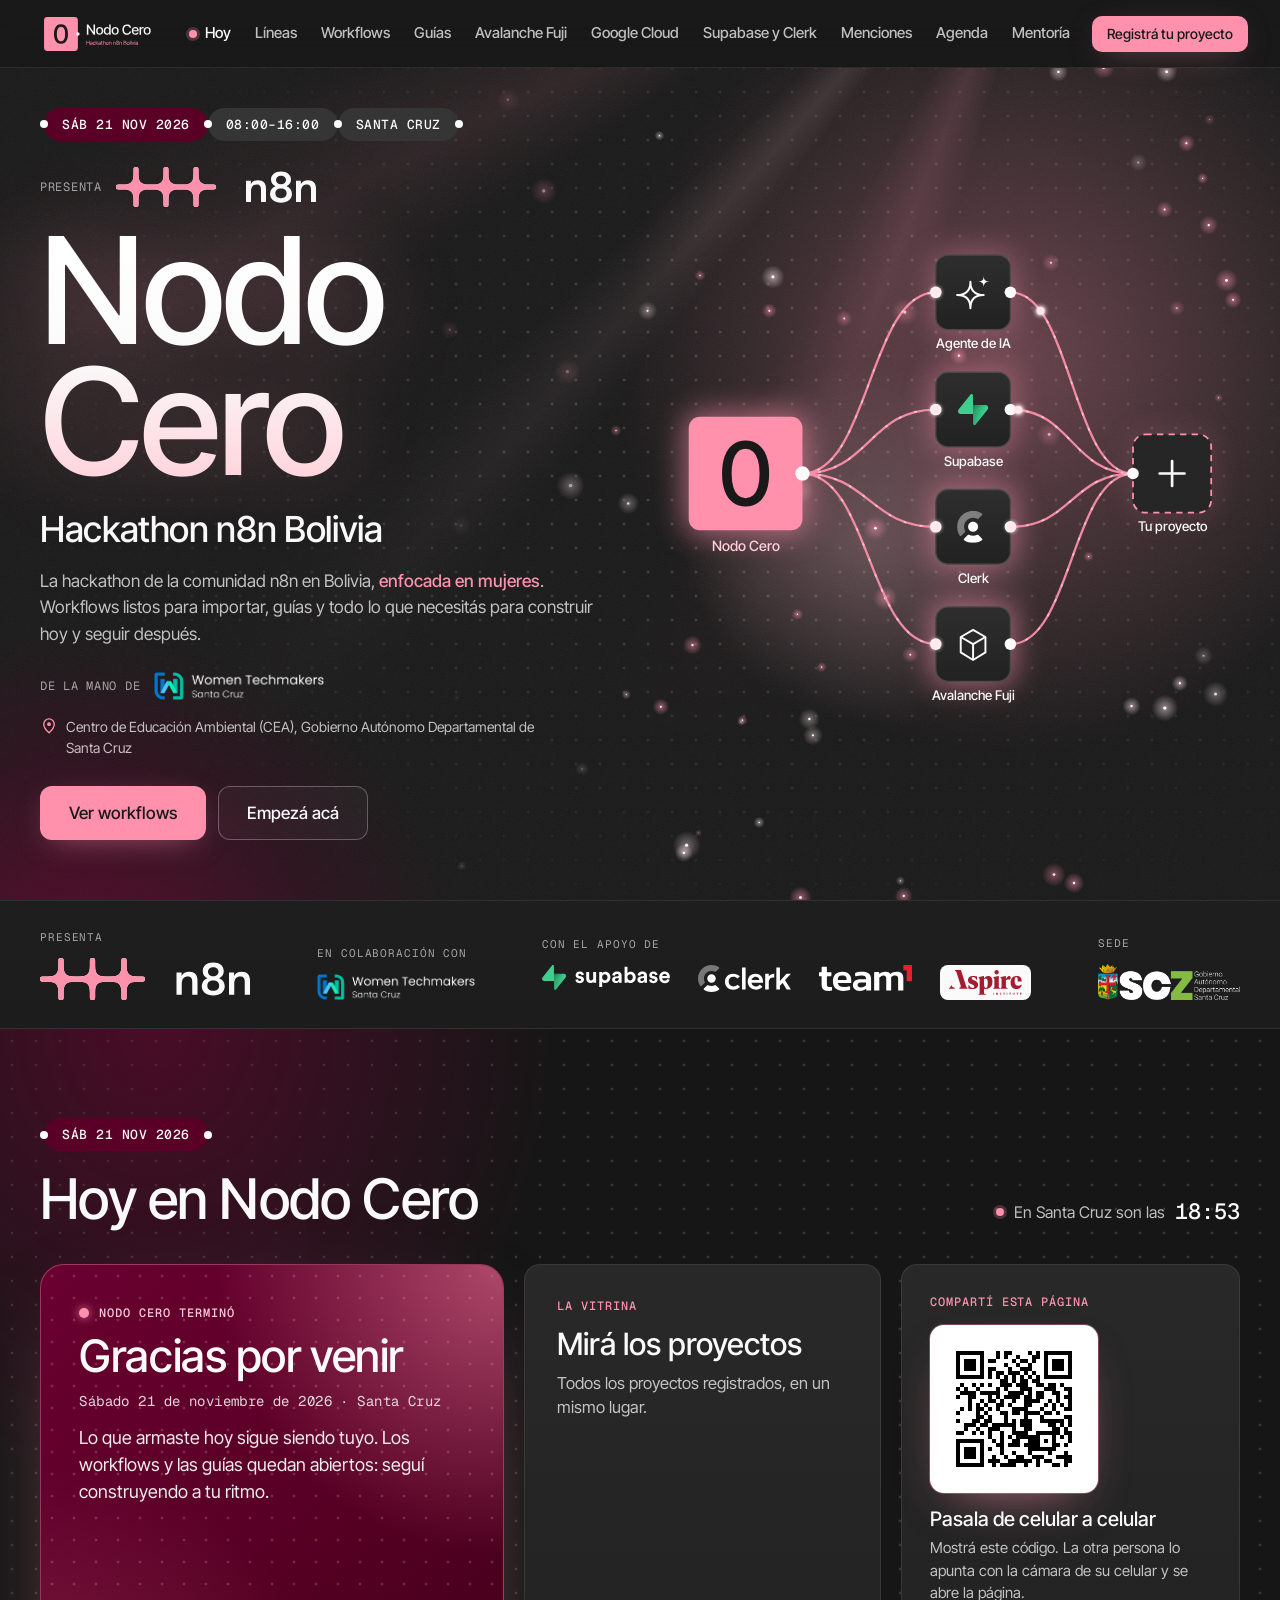
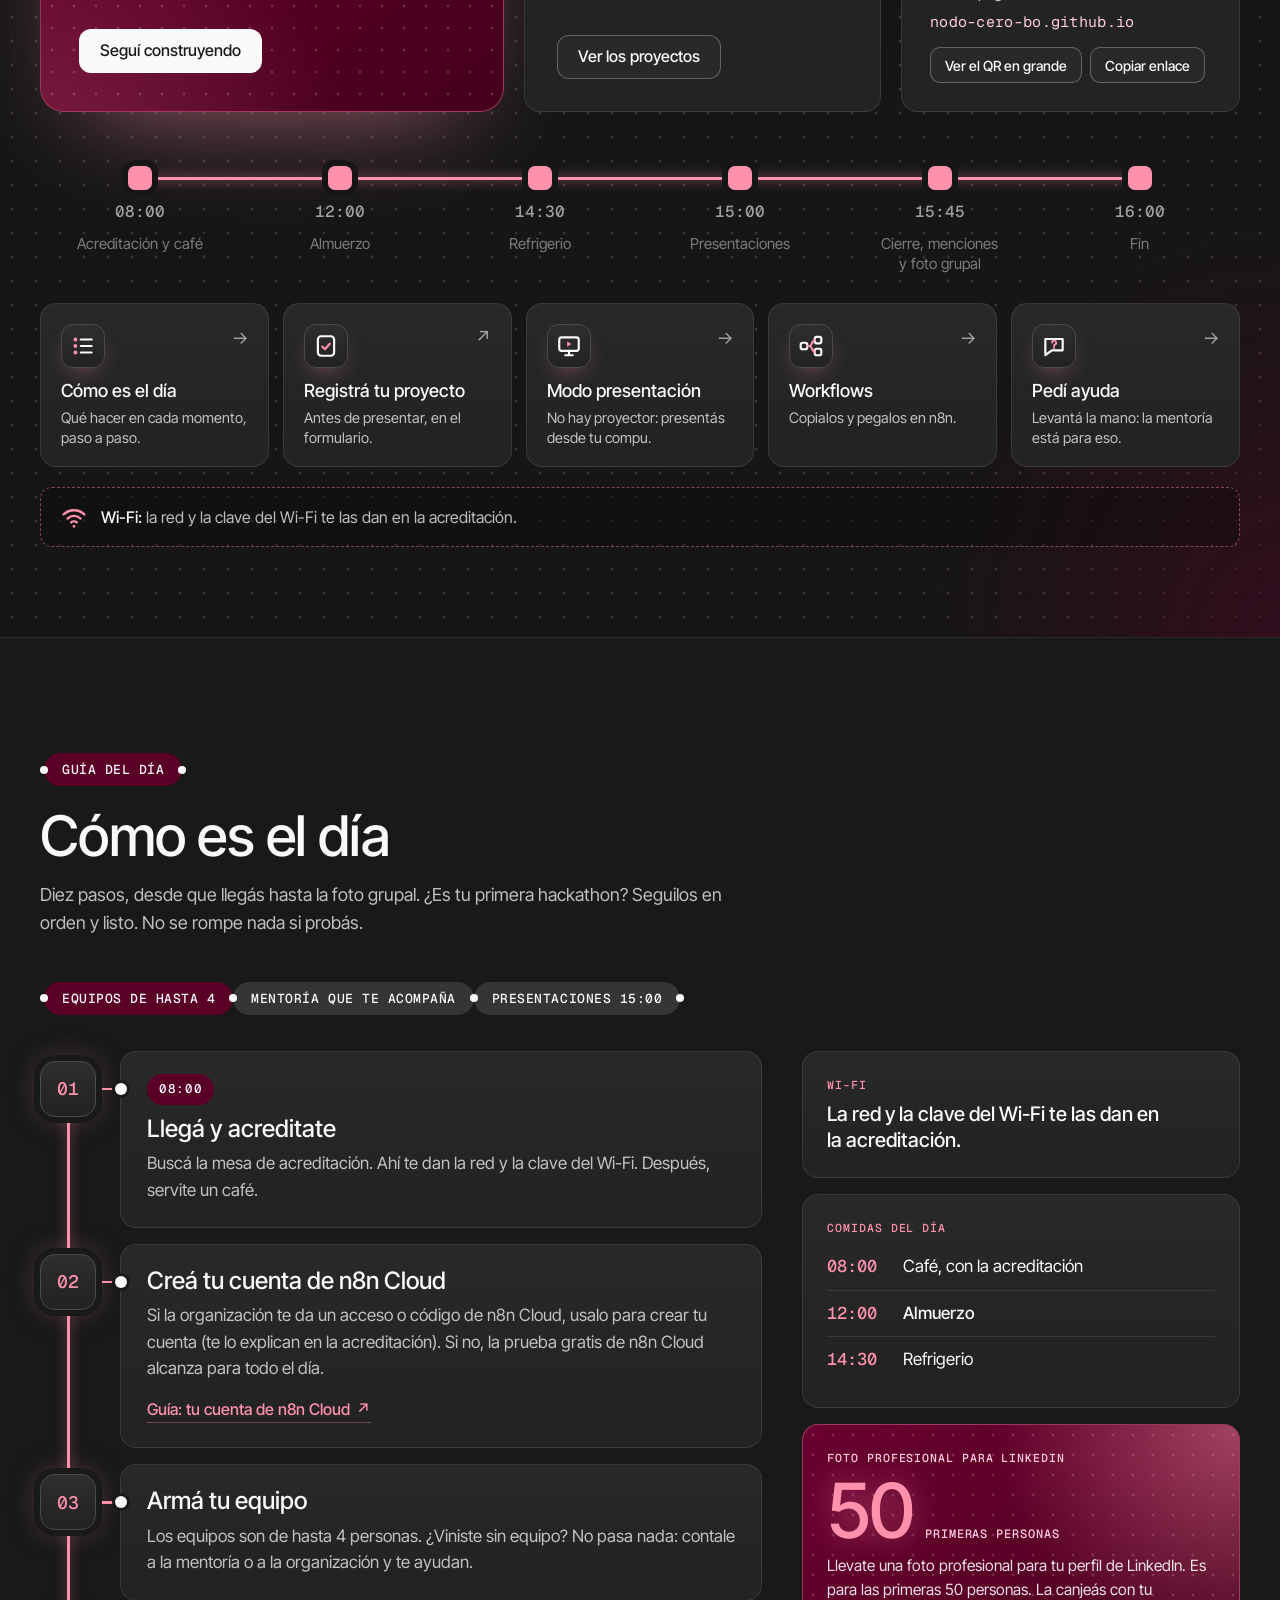
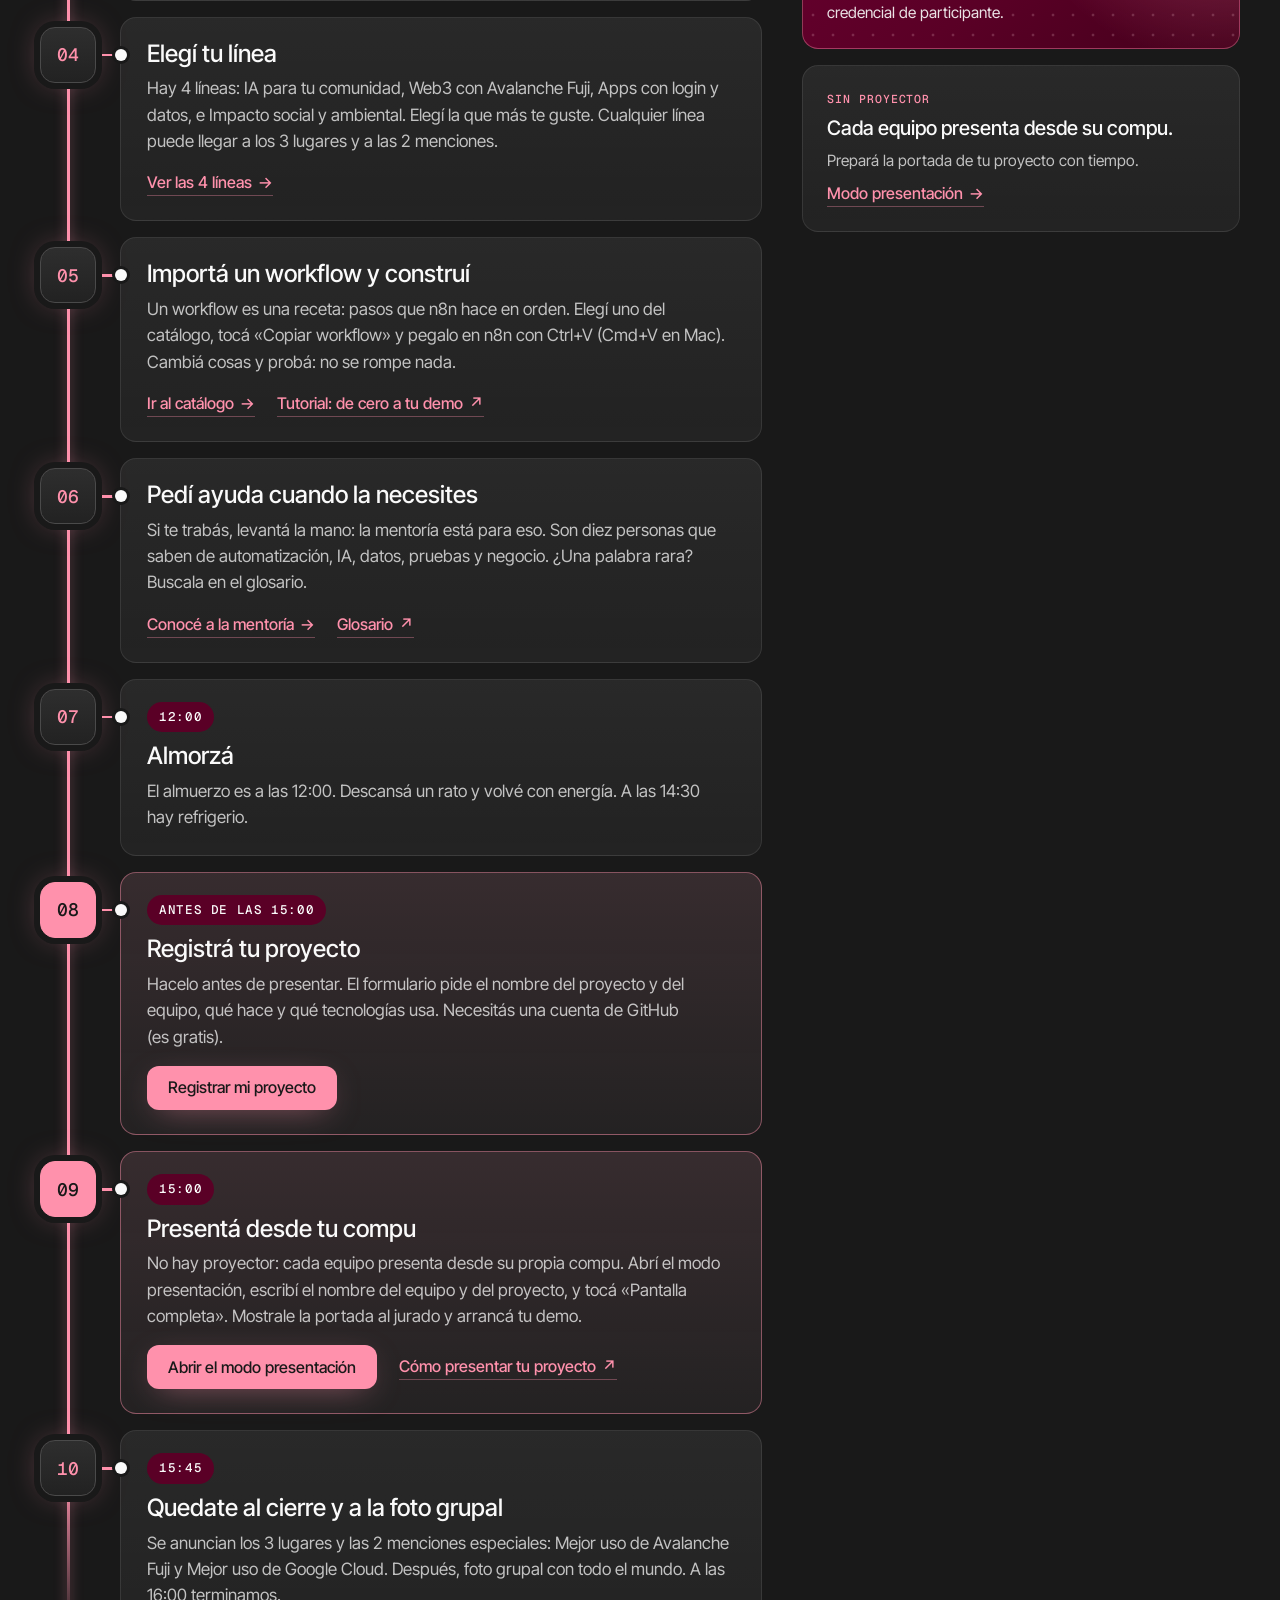
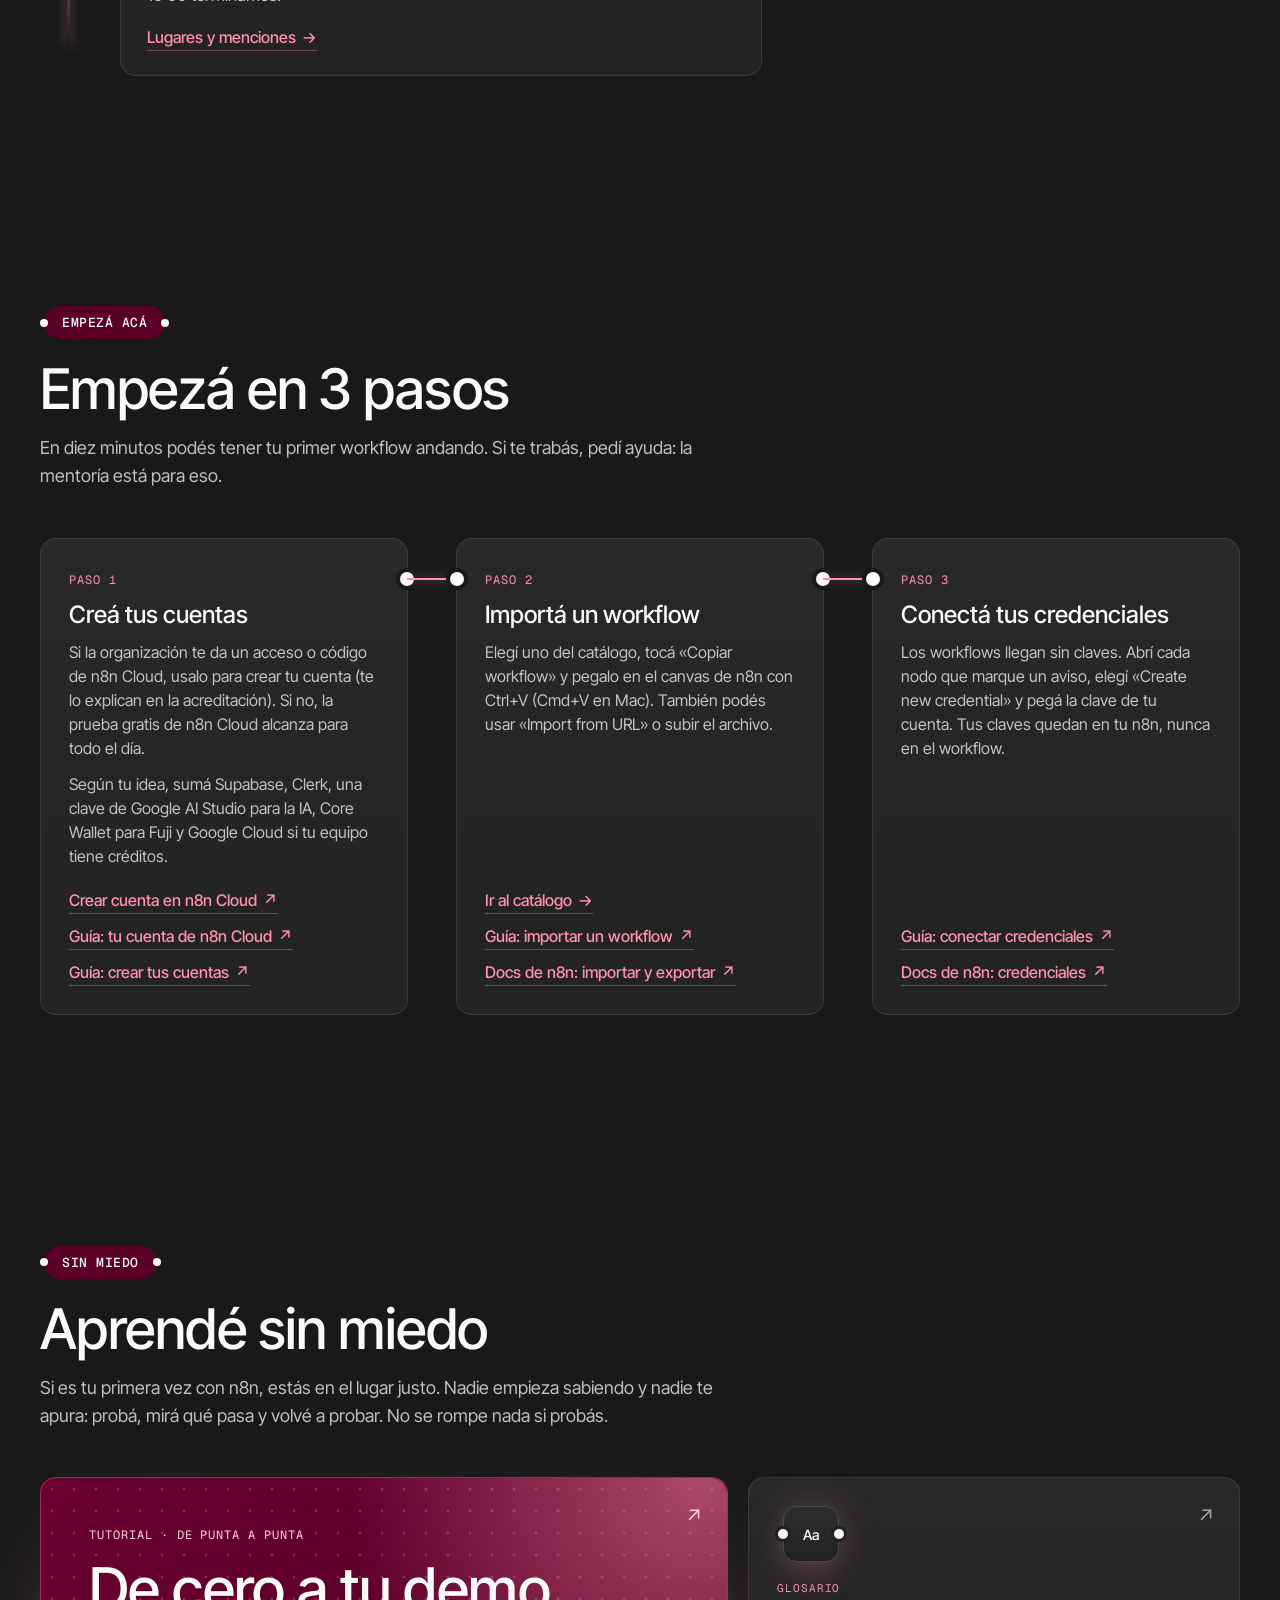
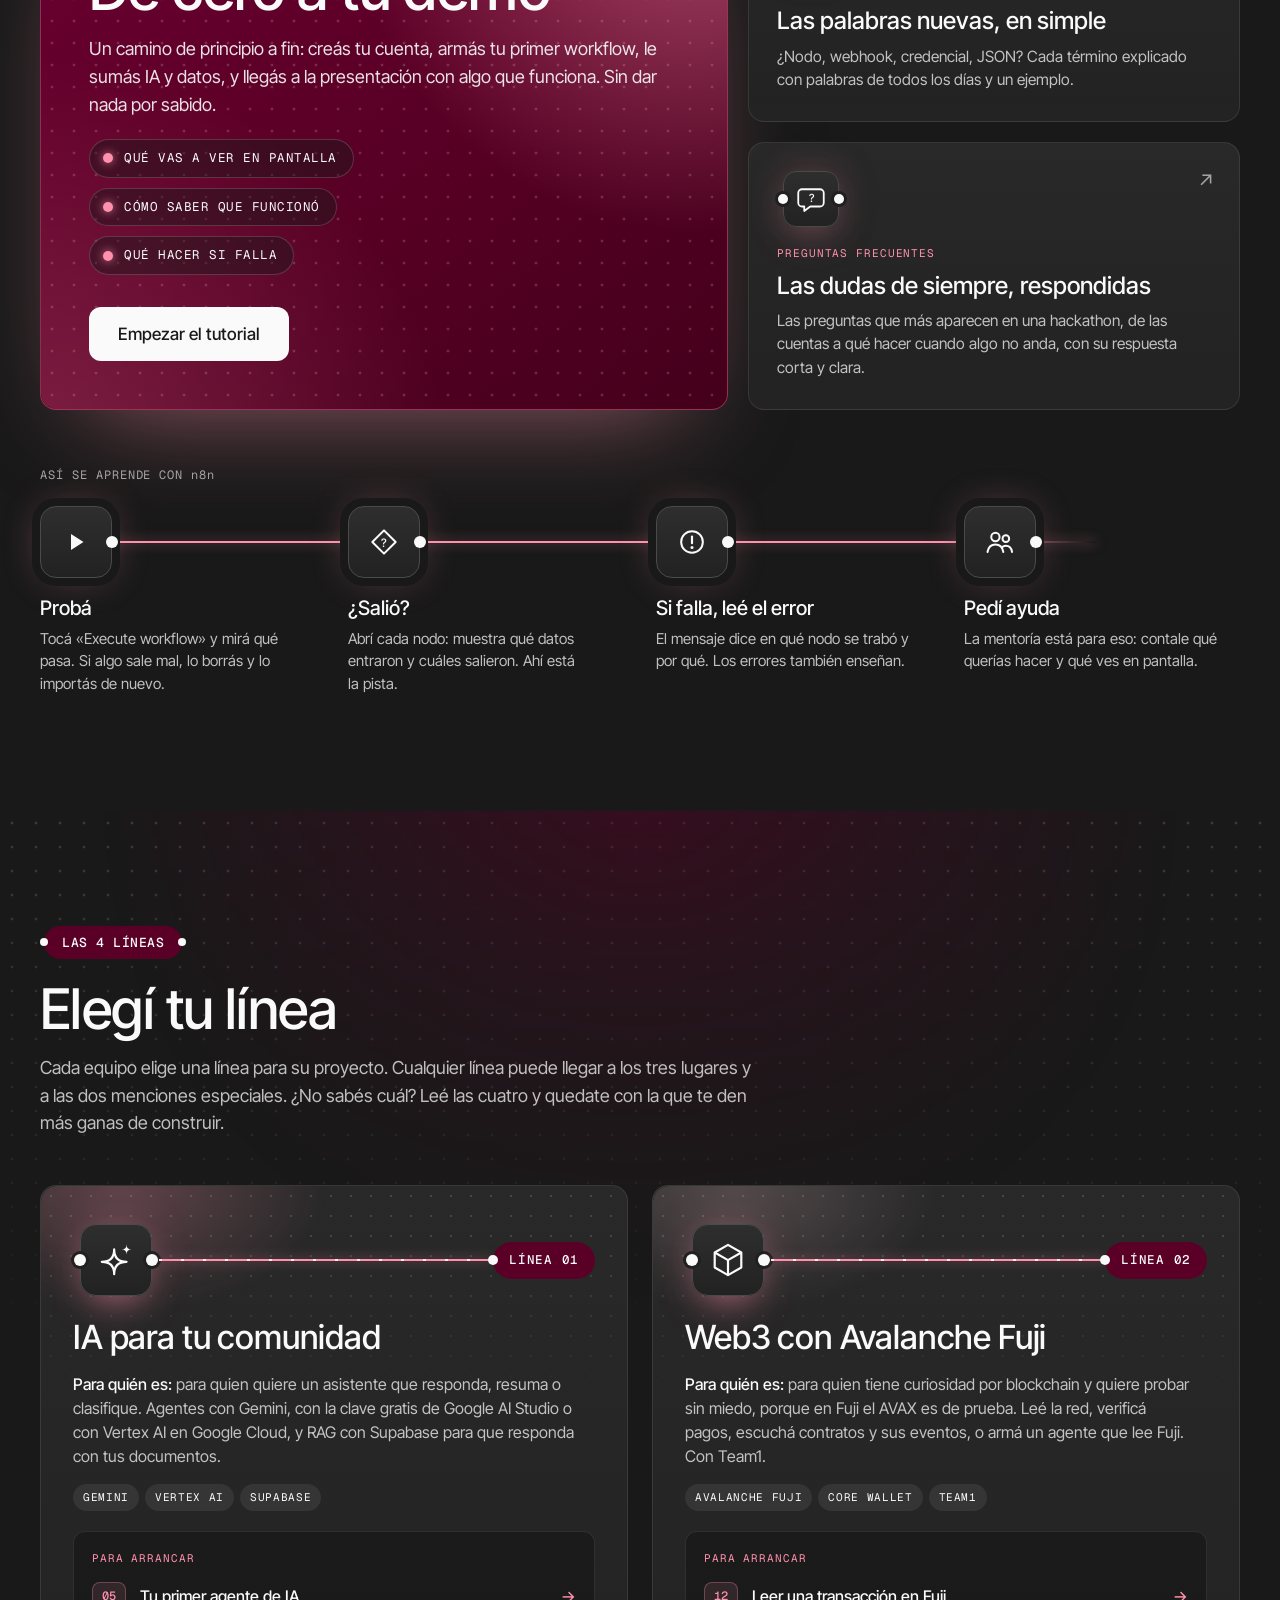
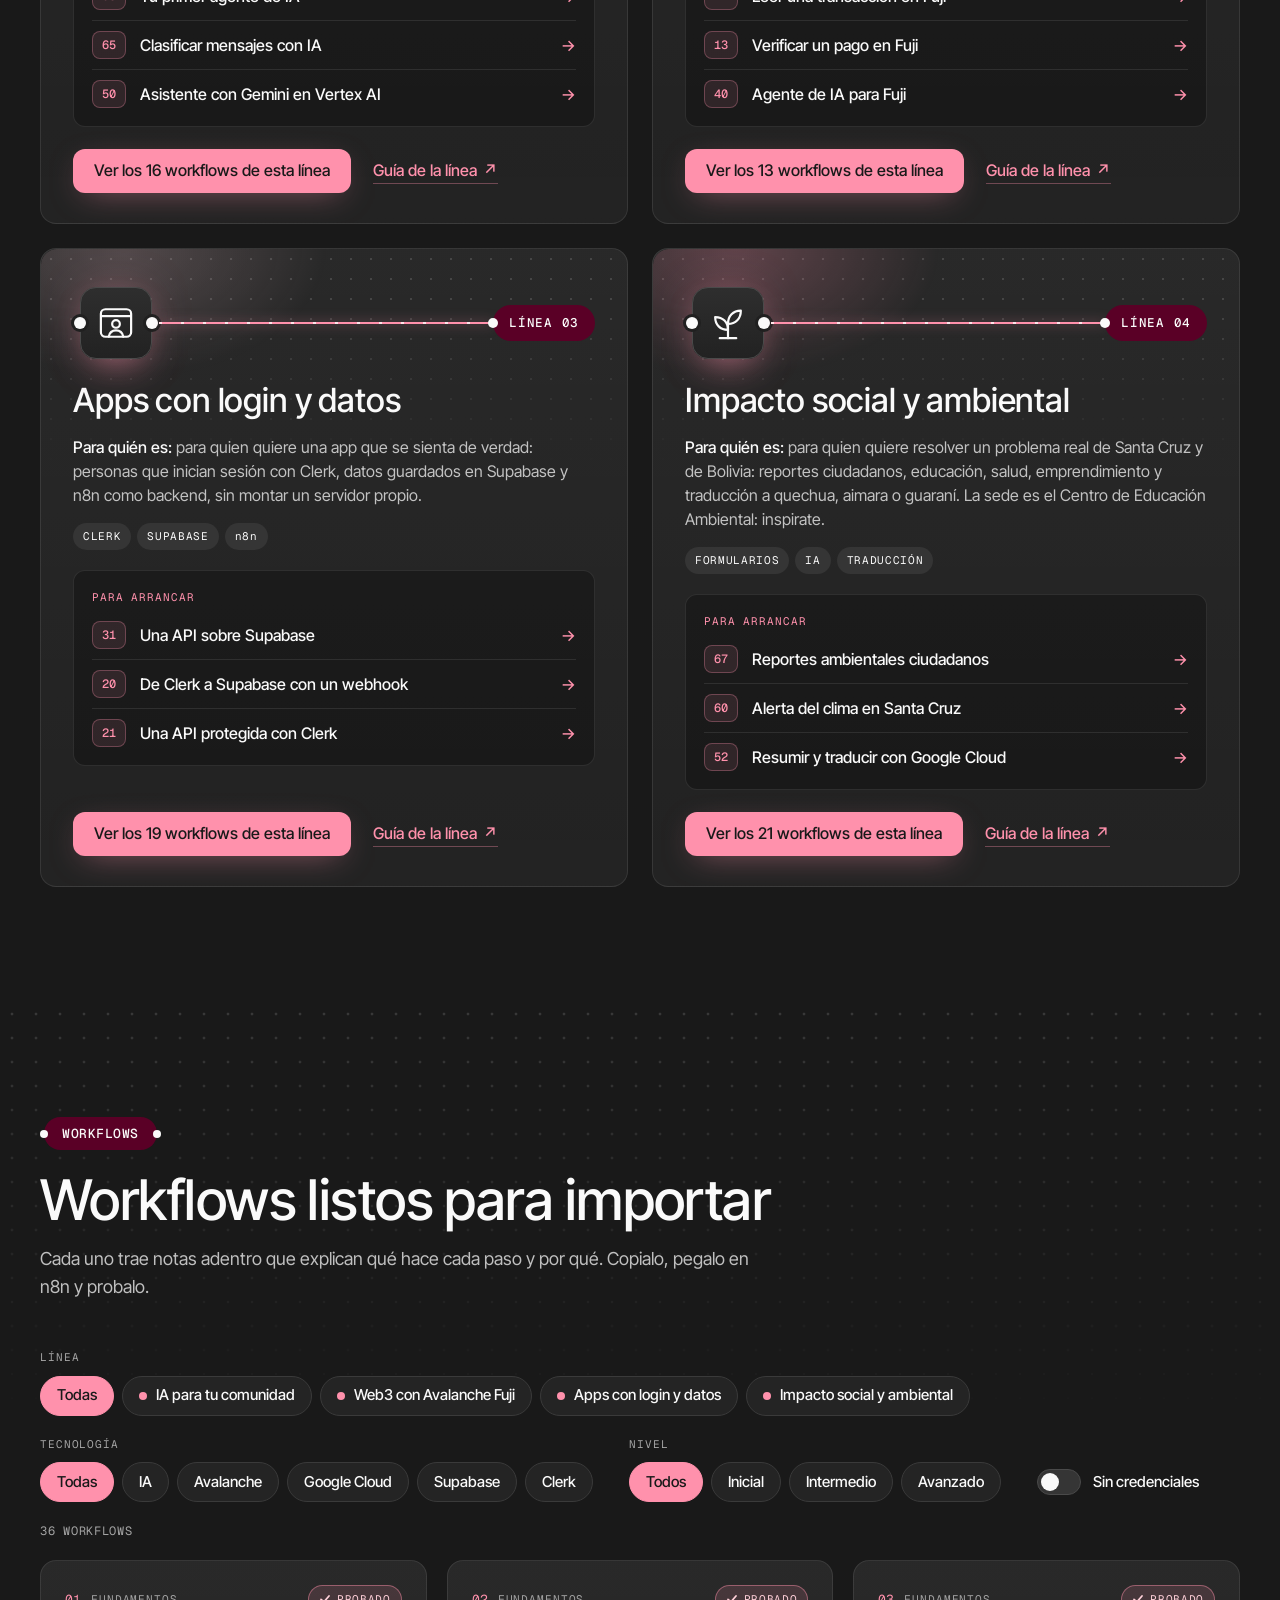
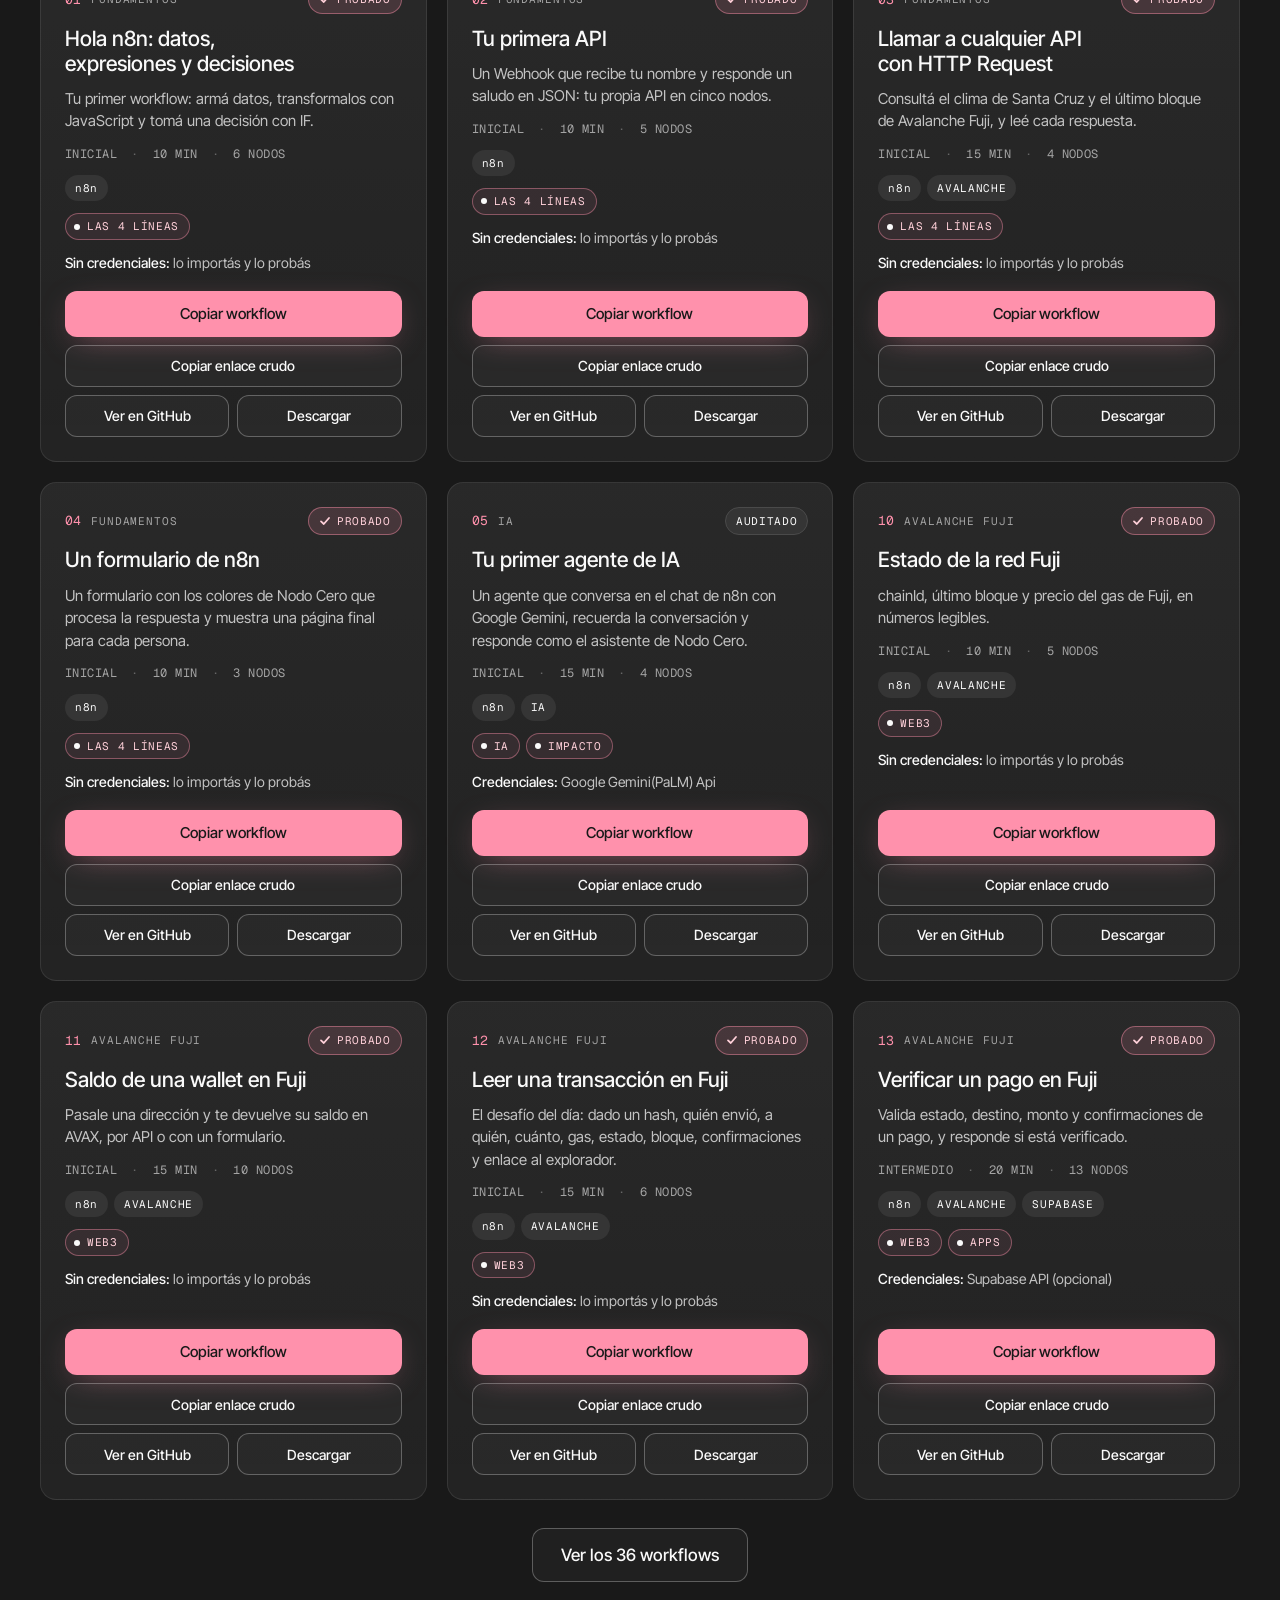
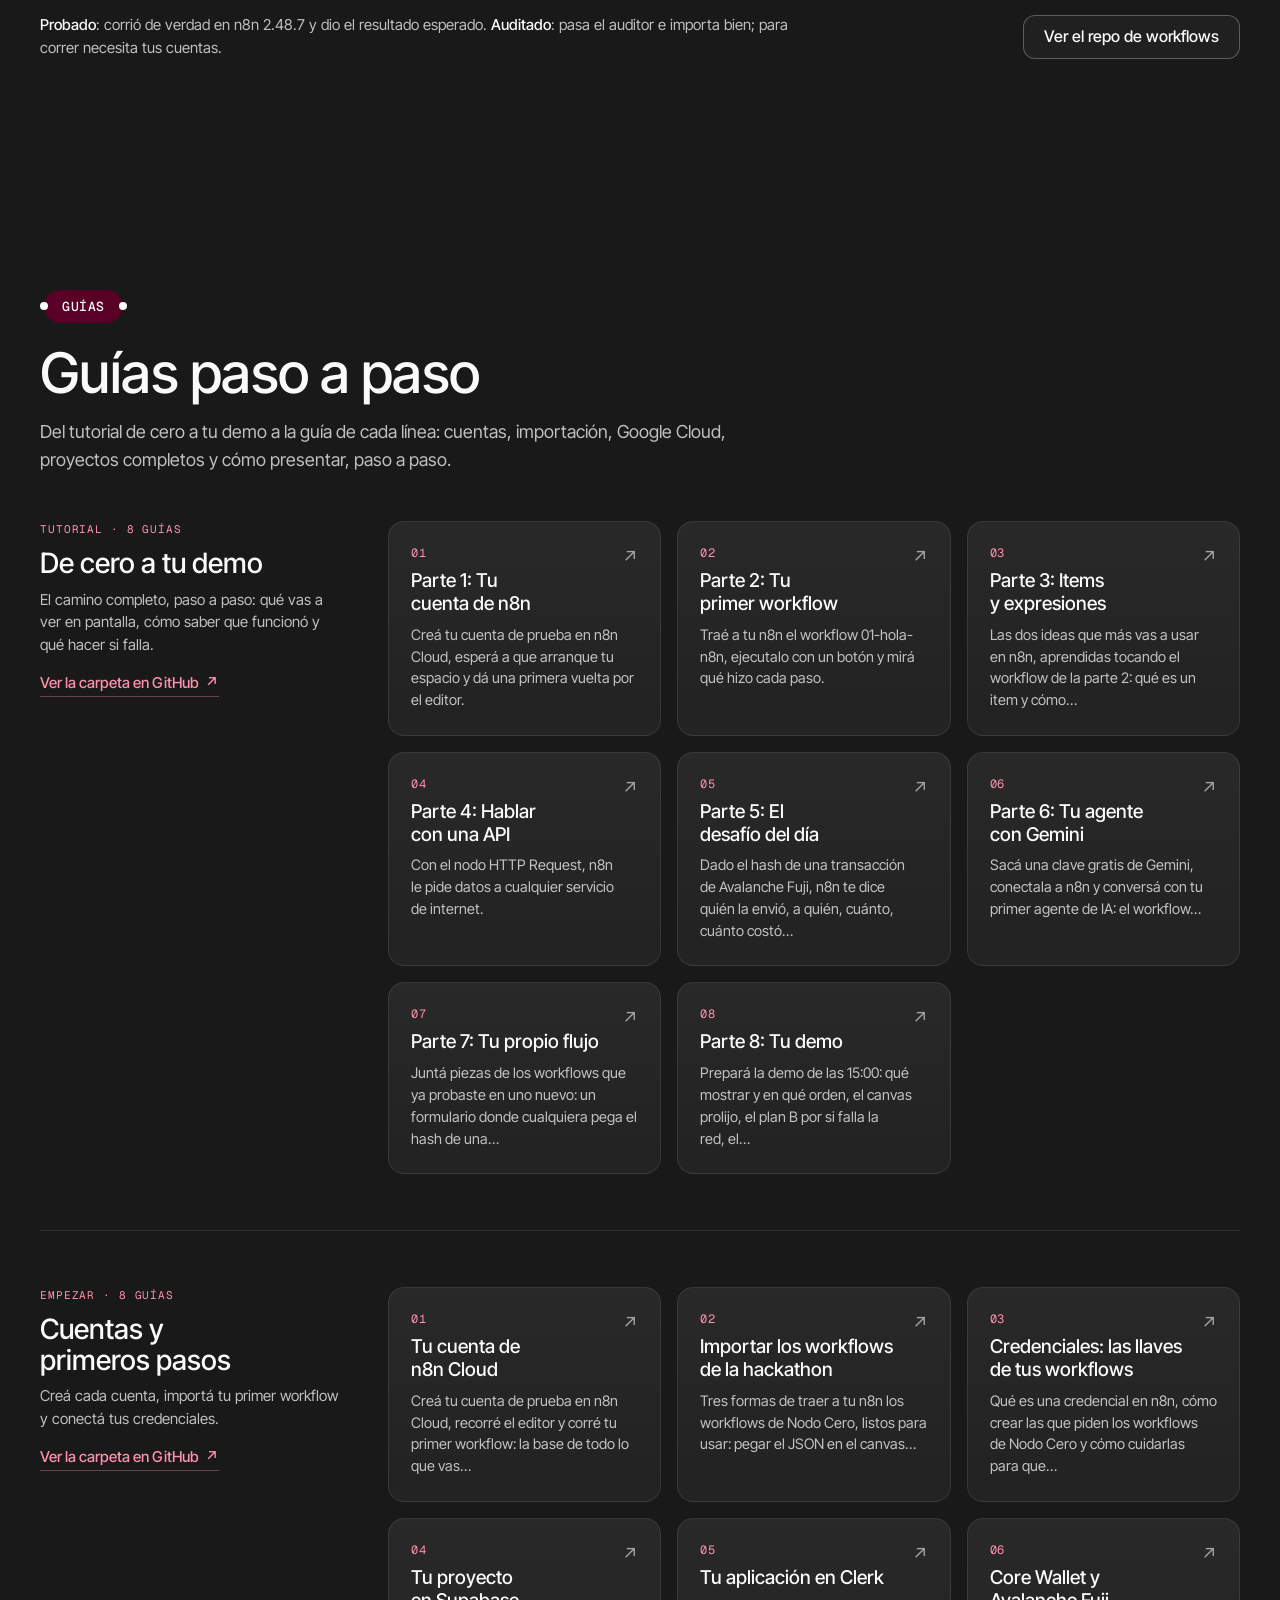
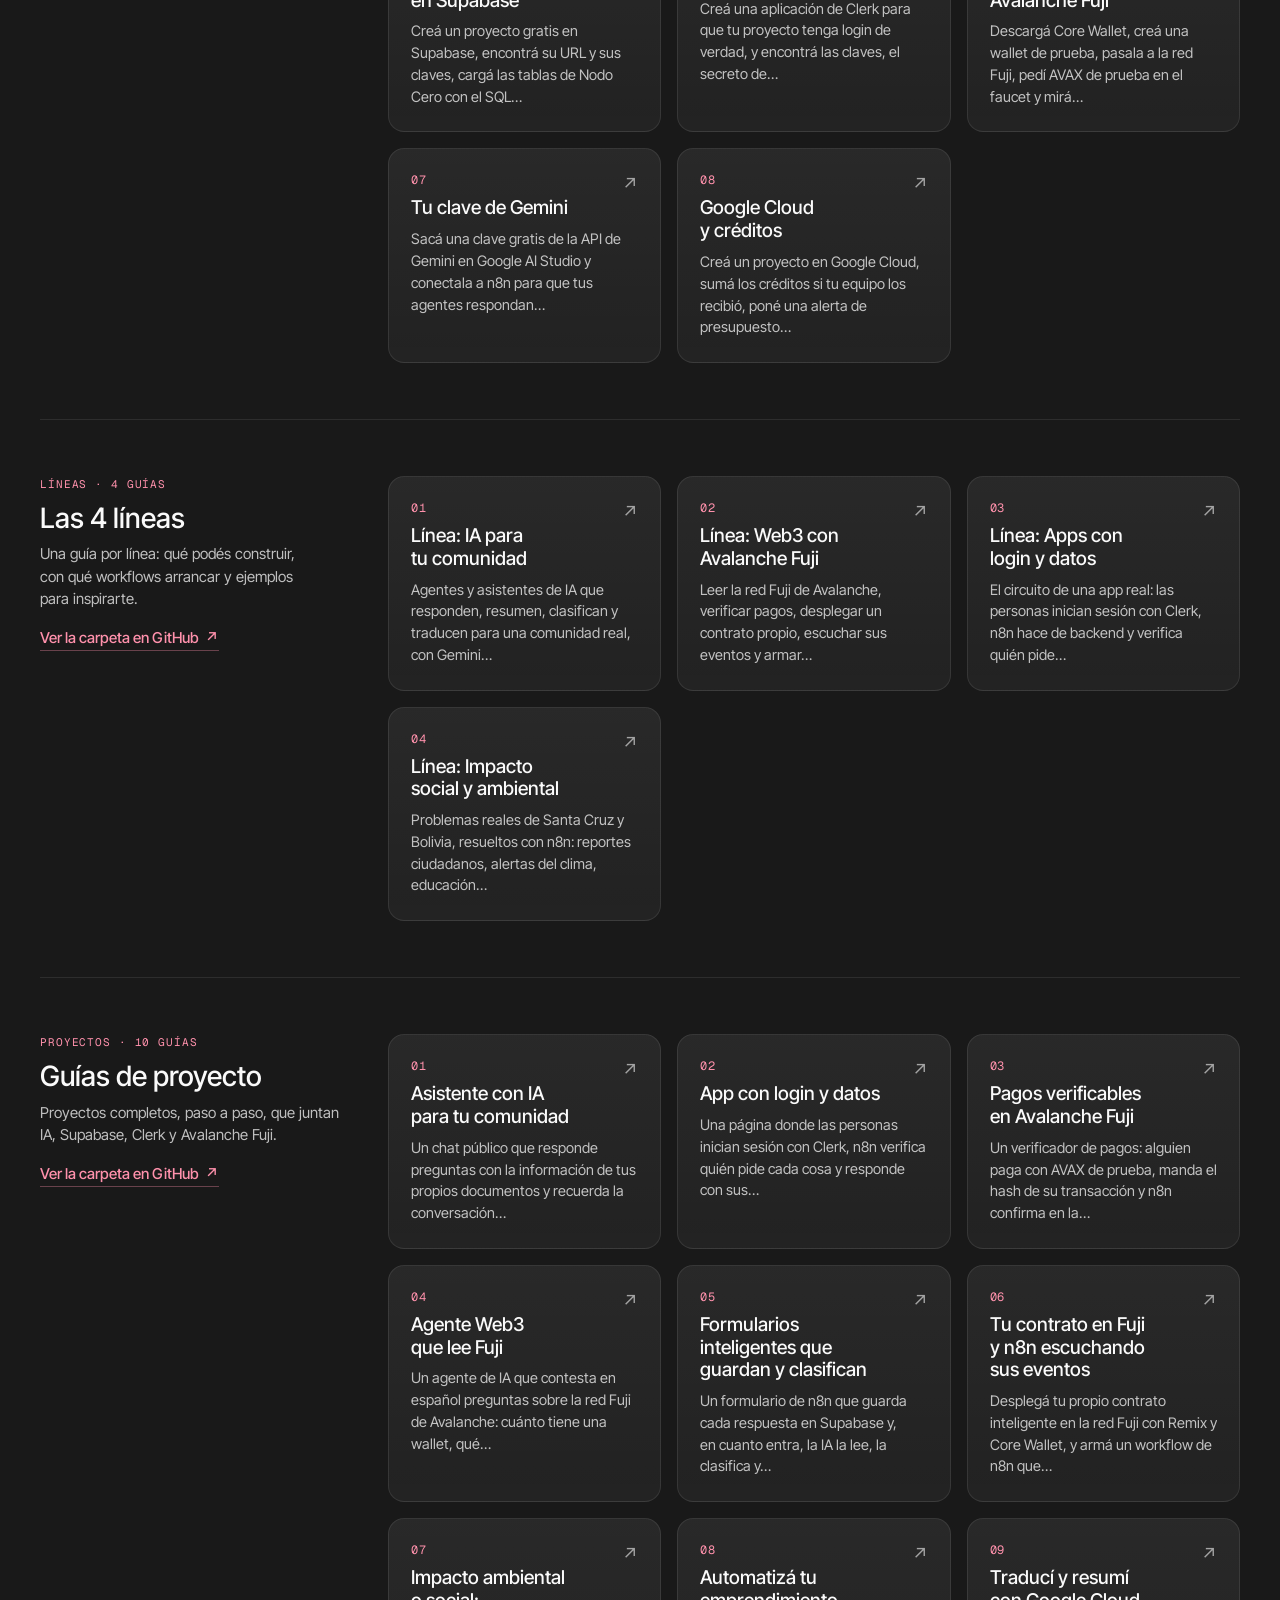
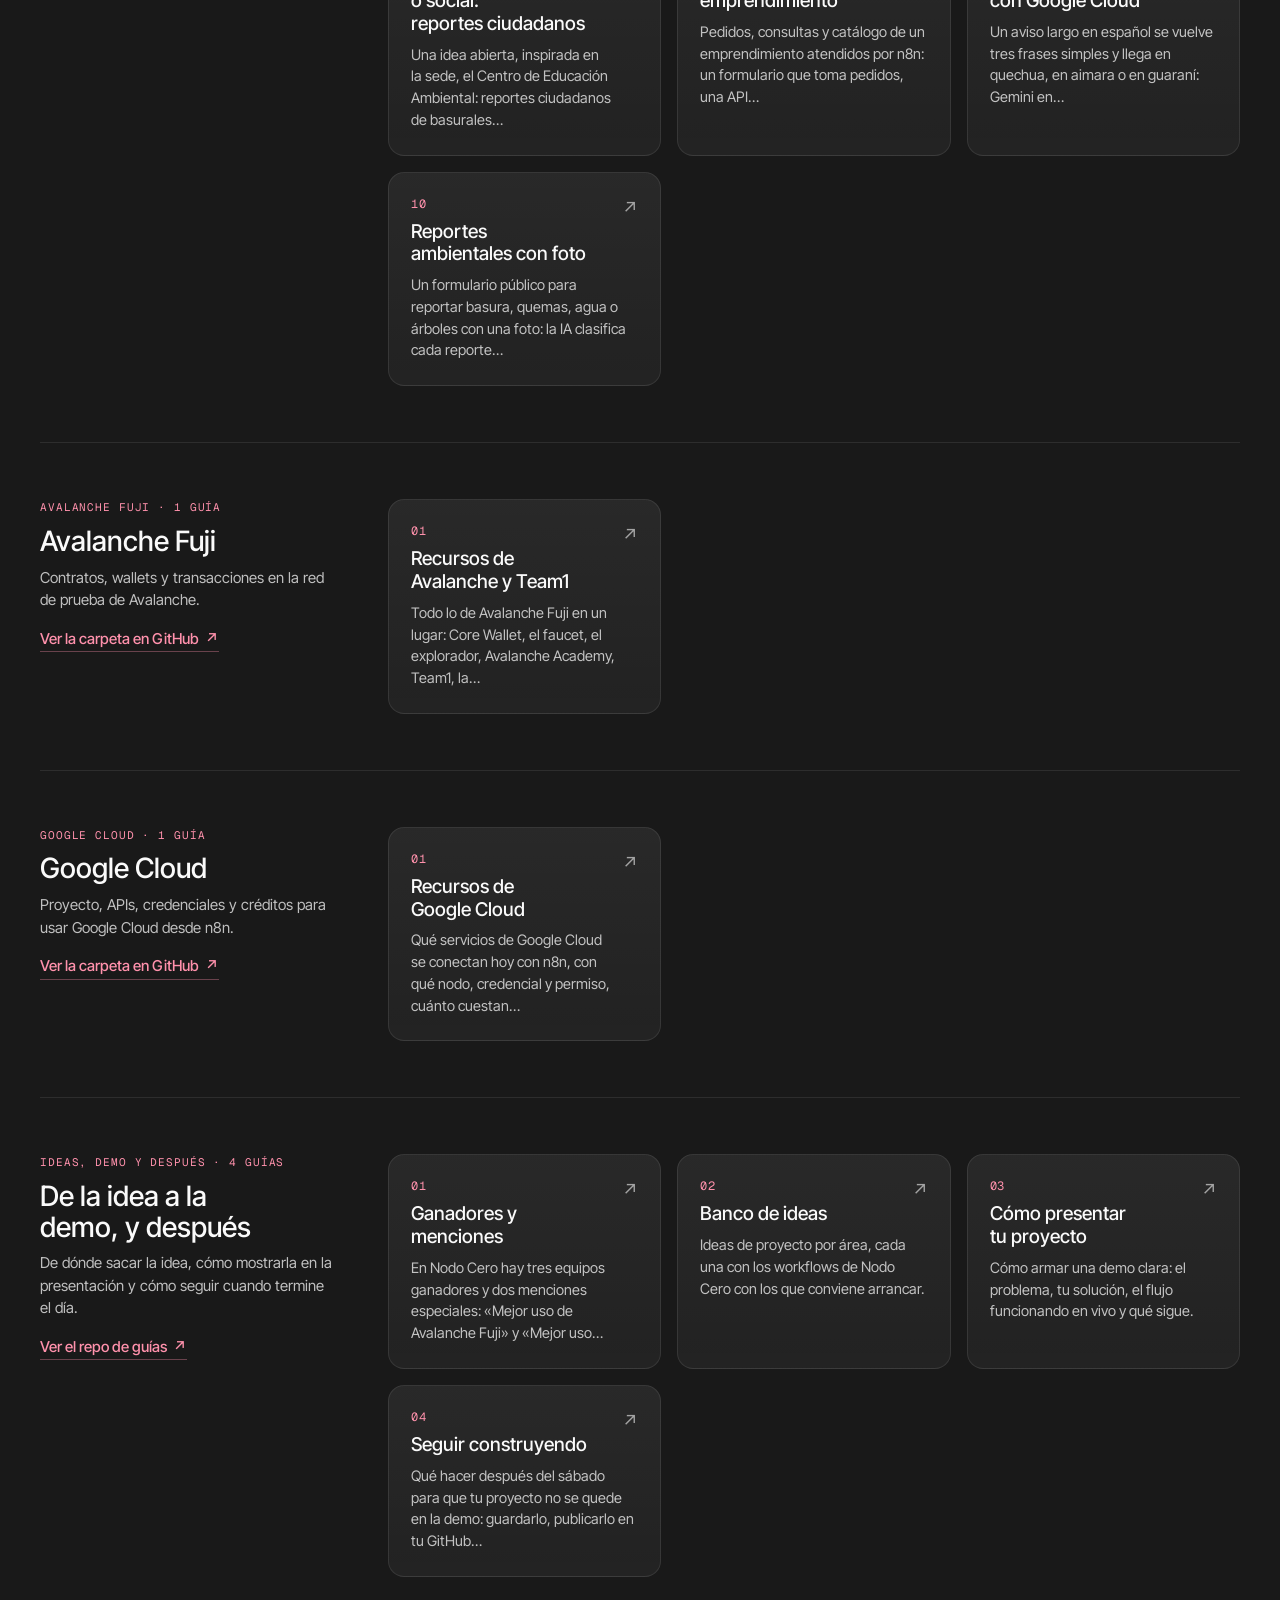
==== commit dee37768: "Página de proyectos de Nodo Cero" ====
--- a/index.html
+++ b/index.html
@@ -62,6 +62,9 @@
       <img src="assets/logos/nodo-cero_horizontal_fondo-oscuro.svg" alt="Nodo Cero, Hackathon n8n Bolivia" width="2039" height="744">
     </a>
     <nav class="cabecera__nav" id="menu" aria-label="Secciones">
+      <a class="cabecera__hoy-enlace" href="#hoy"><span class="punto-vivo" aria-hidden="true"></span>Hoy</a>
+      <a class="cabecera__en-menu" href="#dia">Cómo es el día</a>
+      <a class="cabecera__en-menu" href="presentar.html">Modo presentación</a>
       <a class="cabecera__en-menu" href="#empezar">Empezá</a>
       <a class="cabecera__en-menu" href="#aprender">Aprendé sin miedo</a>
       <a href="#lineas">Líneas</a>
@@ -75,10 +78,13 @@
       <a href="#mentoria">Mentoría</a>
       <a class="boton boton--chico boton--rosa" href="#registrar">Registrá tu proyecto</a>
     </nav>
-    <button class="cabecera__menu" type="button" aria-expanded="false" aria-controls="menu">
-      <span class="cabecera__menu-icono" aria-hidden="true"></span>
-      <span class="cabecera__menu-texto">Menú</span>
-    </button>
+    <div class="cabecera__acciones">
+      <a class="cabecera__hoy" href="#hoy"><span class="punto-vivo" aria-hidden="true"></span>Hoy</a>
+      <button class="cabecera__menu" type="button" aria-expanded="false" aria-controls="menu">
+        <span class="cabecera__menu-icono" aria-hidden="true"></span>
+        <span class="cabecera__menu-texto">Menú</span>
+      </button>
+    </div>
   </div>
 </header>
 
@@ -194,6 +200,258 @@
   </div>
 </section>
 
+<!-- ============================================================ HOY EN NODO CERO -->
+<!-- «Ahora» y «Lo que sigue» con la hora de Bolivia (UTC-4). Lo calcula app.js con el reloj del dispositivo:
+     anda sin internet. Para probar otra hora: ?hora=12:10 (o ?ahora=2026-11-21T12:10). -->
+<section class="seccion seccion--hoy" id="hoy" aria-labelledby="titulo-hoy">
+  <div class="hoy__fondo" aria-hidden="true"></div>
+  <div class="contenedor">
+    <header class="hoy__cabeza">
+      <div>
+        <p class="capsula capsula--sola capsula--acento" id="hoy-capsula">SÁB 21 NOV · 08:00 A 16:00</p>
+        <h2 id="titulo-hoy">Hoy en Nodo Cero</h2>
+      </div>
+      <p class="hoy__reloj" id="hoy-reloj-caja" hidden><span class="punto-vivo" aria-hidden="true"></span>En Santa Cruz son las <time id="hoy-reloj">--:--</time></p>
+    </header>
+
+    <div class="hoy__cuerpo">
+      <article class="hoy__ahora" aria-labelledby="hoy-ahora-titulo">
+        <div class="hoy__ahora-aura" aria-hidden="true"></div>
+        <p class="hoy__rotulo" id="hoy-ahora-rotulo">HOY ES EL DÍA</p>
+        <div class="hoy__ahora-texto" aria-live="polite" aria-atomic="true">
+          <h3 class="hoy__titulo" id="hoy-ahora-titulo">Nodo Cero es hoy</h3>
+          <p class="hoy__horario" id="hoy-ahora-horario">De 08:00 a 16:00 · Centro de Educación Ambiental (CEA)</p>
+          <p class="hoy__consejo" id="hoy-ahora-consejo">Traé tu compu y tu cargador. Al llegar, acreditate: ahí te dan la red y la clave del Wi-Fi.</p>
+        </div>
+        <div class="hoy__acciones" id="hoy-ahora-acciones">
+          <a class="boton boton--claro" href="#dia">Mirá cómo es el día</a>
+        </div>
+      </article>
+
+      <article class="hoy__sigue tarjeta" id="hoy-sigue" aria-labelledby="hoy-sigue-titulo">
+        <p class="hoy__rotulo hoy__rotulo--rosa" id="hoy-sigue-rotulo">LO QUE SIGUE</p>
+        <h3 id="hoy-sigue-titulo">Acreditación y café</h3>
+        <p class="hoy__a-las" id="hoy-sigue-hora">A las 08:00</p>
+        <p class="hoy__previa" id="hoy-sigue-previa">Abre la acreditación: ahí empieza todo.</p>
+        <div class="hoy__cuenta-caja" id="hoy-cuenta-caja" hidden>
+          <p class="hoy__cuenta-texto" id="hoy-cuenta-texto" aria-hidden="true">FALTAN</p>
+          <p class="hoy__cuenta"><span id="hoy-cuenta" aria-hidden="true">--:--:--</span><span class="oculto" id="hoy-cuenta-leer"></span></p>
+        </div>
+        <div class="hoy__acciones" id="hoy-sigue-acciones" hidden></div>
+      </article>
+
+      <ol class="hoy__linea" id="hoy-linea" aria-label="La agenda de hoy">
+        <li data-desde="08:00"><span class="hoy__nodo" aria-hidden="true"></span><time datetime="2026-11-21T08:00-04:00">08:00</time><span class="hoy__que">Acreditación y café</span></li>
+        <li data-desde="12:00"><span class="hoy__nodo" aria-hidden="true"></span><time datetime="2026-11-21T12:00-04:00">12:00</time><span class="hoy__que">Almuerzo</span></li>
+        <li data-desde="14:30"><span class="hoy__nodo" aria-hidden="true"></span><time datetime="2026-11-21T14:30-04:00">14:30</time><span class="hoy__que">Refrigerio</span></li>
+        <li data-desde="15:00"><span class="hoy__nodo" aria-hidden="true"></span><time datetime="2026-11-21T15:00-04:00">15:00</time><span class="hoy__que">Presentaciones</span></li>
+        <li data-desde="15:45"><span class="hoy__nodo" aria-hidden="true"></span><time datetime="2026-11-21T15:45-04:00">15:45</time><span class="hoy__que">Cierre, menciones y foto grupal</span></li>
+        <li data-desde="16:00"><span class="hoy__nodo" aria-hidden="true"></span><time datetime="2026-11-21T16:00-04:00">16:00</time><span class="hoy__que">Fin</span></li>
+      </ol>
+
+      <nav class="hoy__atajos" aria-label="Lo que más vas a usar hoy">
+        <a class="atajo tarjeta" href="#dia">
+          <span class="atajo__icono" aria-hidden="true"><svg viewBox="0 0 24 24"><path d="M10 6h10M10 12h10M10 18h10" fill="none" stroke="#FAFAFA" stroke-width="2" stroke-linecap="round"/><circle cx="5" cy="6" r="1.8" fill="#FF91AC"/><circle cx="5" cy="12" r="1.8" fill="#FF91AC"/><circle cx="5" cy="18" r="1.8" fill="#FF91AC"/></svg></span>
+          <strong>Cómo es el día</strong>
+          <span>Qué hacer en cada momento, paso a paso.</span>
+        </a>
+        <a class="atajo tarjeta" href="https://github.com/nodo-cero-bo/proyectos/issues/new?template=proyecto.yml" target="_blank" rel="noopener">
+          <span class="atajo__icono" aria-hidden="true"><svg viewBox="0 0 24 24"><rect x="4.5" y="3" width="15" height="18" rx="3" fill="none" stroke="#FAFAFA" stroke-width="2"/><path d="m8.5 12.5 2.5 2.5 4.5-5" fill="none" stroke="#FF91AC" stroke-width="2" stroke-linecap="round" stroke-linejoin="round"/></svg></span>
+          <strong>Registrá tu proyecto</strong>
+          <span>Antes de presentar, en el formulario.</span>
+        </a>
+        <a class="atajo tarjeta" href="presentar.html">
+          <span class="atajo__icono" aria-hidden="true"><svg viewBox="0 0 24 24"><rect x="3" y="4" width="18" height="12.5" rx="2.2" fill="none" stroke="#FAFAFA" stroke-width="2"/><path d="M8.5 20.5h7M12 16.5v4" fill="none" stroke="#FAFAFA" stroke-width="2" stroke-linecap="round"/><path d="m10.3 7.8 4 2.45-4 2.45Z" fill="#FF91AC"/></svg></span>
+          <strong>Modo presentación</strong>
+          <span>No hay proyector: presentás desde tu compu.</span>
+        </a>
+        <a class="atajo tarjeta" href="#workflows">
+          <span class="atajo__icono" aria-hidden="true"><svg viewBox="0 0 24 24"><rect x="2.5" y="9" width="6" height="6" rx="1.6" fill="none" stroke="#FAFAFA" stroke-width="2"/><rect x="15.5" y="3.5" width="6" height="6" rx="1.6" fill="none" stroke="#FAFAFA" stroke-width="2"/><rect x="15.5" y="14.5" width="6" height="6" rx="1.6" fill="none" stroke="#FAFAFA" stroke-width="2"/><path d="M8.5 12h2.2c2.3 0 2.3-5.5 4.8-5.5M10.7 12c2.3 0 2.3 5.5 4.8 5.5" fill="none" stroke="#FF91AC" stroke-width="2" stroke-linecap="round"/></svg></span>
+          <strong>Workflows</strong>
+          <span>Copialos y pegalos en n8n.</span>
+        </a>
+        <a class="atajo tarjeta" href="#mentoria">
+          <span class="atajo__icono" aria-hidden="true"><svg viewBox="0 0 24 24"><path d="M4 5.5h16v10.5H10l-6 4.5Z" fill="none" stroke="#FAFAFA" stroke-width="2" stroke-linejoin="round"/><path d="M10.2 8.9a1.9 1.9 0 1 1 2.6 1.8c-.5.2-.8.6-.8 1.1v.4" fill="none" stroke="#FF91AC" stroke-width="1.8" stroke-linecap="round"/><circle cx="12" cy="13.9" r="1" fill="#FF91AC"/></svg></span>
+          <strong>Pedí ayuda</strong>
+          <span>Levantá la mano: la mentoría está para eso.</span>
+        </a>
+      </nav>
+
+      <p class="hoy__wifi">
+        <svg viewBox="0 0 100 100" width="26" height="26" aria-hidden="true"><g fill="none" stroke="#FF91AC" stroke-width="9" stroke-linecap="round"><path d="M10 40A58 58 0 0 1 90 40"/><path d="M25 56A36 36 0 0 1 75 56"/><path d="M39 71A16 16 0 0 1 61 71"/></g><circle cx="50" cy="86" r="5" fill="#FF91AC"/></svg>
+        <span><b>Wi-Fi:</b> la red y la clave del Wi-Fi te las dan en la acreditación.</span>
+      </p>
+
+      <aside class="compartir tarjeta" aria-labelledby="titulo-compartir">
+        <p class="hoy__rotulo hoy__rotulo--rosa">COMPARTÍ ESTA PÁGINA</p>
+        <div class="compartir__fila">
+          <button class="compartir__qr" type="button" id="qr-abrir" aria-haspopup="dialog" aria-label="Ver el código QR en grande">
+            <img src="assets/qr-nodo-cero.svg" alt="" width="370" height="370">
+          </button>
+          <div class="compartir__texto">
+            <h3 id="titulo-compartir">Pasala de celular a celular</h3>
+            <p>Mostrá este código. La otra persona lo apunta con la cámara de su celular y se abre la página.</p>
+            <p class="compartir__url">nodo-cero-bo.github.io</p>
+          </div>
+        </div>
+        <div class="compartir__acciones">
+          <button class="boton boton--borde boton--chico" type="button" id="qr-abrir-2" aria-haspopup="dialog">Ver el QR en grande</button>
+          <button class="boton boton--borde boton--chico" type="button" data-copiar-texto="https://nodo-cero-bo.github.io" data-aviso="Enlace copiado: pegalo en el chat de tu equipo">Copiar enlace</button>
+          <button class="boton boton--borde boton--chico" type="button" id="compartir-nativo" hidden>Compartir</button>
+        </div>
+      </aside>
+    </div>
+  </div>
+</section>
+
+<!-- ============================================================ CÓMO ES EL DÍA -->
+<section class="seccion seccion--dia" id="dia" aria-labelledby="titulo-dia">
+  <div class="contenedor">
+    <header class="seccion__cabeza">
+      <p class="capsula capsula--sola capsula--acento">GUÍA DEL DÍA</p>
+      <h2 id="titulo-dia">Cómo es el día</h2>
+      <p class="seccion__bajada">Diez pasos, desde que llegás hasta la foto grupal. ¿Es tu primera hackathon? Seguilos en orden y listo. No se rompe nada si probás.</p>
+    </header>
+
+    <ul class="capsulas dia__datos" aria-label="El día en tres datos">
+      <li class="capsula capsula--acento">EQUIPOS DE HASTA 4</li>
+      <li class="capsula">MENTORÍA QUE TE ACOMPAÑA</li>
+      <li class="capsula">PRESENTACIONES 15:00</li>
+    </ul>
+
+    <div class="dia">
+      <ol class="dia__pasos">
+        <li class="dia__paso" id="paso-llegar">
+          <span class="dia__num" aria-hidden="true">01</span>
+          <div class="dia__cuerpo tarjeta">
+            <p class="dia__hora">08:00</p>
+            <h3><span class="oculto">Paso 1: </span>Llegá y acreditate</h3>
+            <p>Buscá la mesa de acreditación. Ahí te dan la red y la clave del Wi-Fi. Después, servite un café.</p>
+          </div>
+        </li>
+        <li class="dia__paso" id="paso-cuenta">
+          <span class="dia__num" aria-hidden="true">02</span>
+          <div class="dia__cuerpo tarjeta">
+            <h3><span class="oculto">Paso 2: </span>Creá tu cuenta de n8n Cloud</h3>
+            <p>Si la organización te da un acceso o código de n8n Cloud, usalo para crear tu cuenta (te lo explican en la acreditación). Si no, la prueba gratis de n8n Cloud alcanza para todo el día.</p>
+            <div class="dia__acciones">
+              <a class="enlace-flecha" data-guia="cuenta-n8n" href="https://github.com/nodo-cero-bo/guias/blob/main/00-empezar/01-cuenta-n8n-cloud.md" target="_blank" rel="noopener">Guía: tu cuenta de n8n Cloud</a>
+            </div>
+          </div>
+        </li>
+        <li class="dia__paso" id="paso-equipo">
+          <span class="dia__num" aria-hidden="true">03</span>
+          <div class="dia__cuerpo tarjeta">
+            <h3><span class="oculto">Paso 3: </span>Armá tu equipo</h3>
+            <p>Los equipos son de hasta 4 personas. ¿Viniste sin equipo? No pasa nada: contale a la mentoría o a la organización y te ayudan.</p>
+          </div>
+        </li>
+        <li class="dia__paso" id="paso-linea">
+          <span class="dia__num" aria-hidden="true">04</span>
+          <div class="dia__cuerpo tarjeta">
+            <h3><span class="oculto">Paso 4: </span>Elegí tu línea</h3>
+            <p>Hay 4 líneas: IA para tu comunidad, Web3 con Avalanche Fuji, Apps con login y datos, e Impacto social y ambiental. Elegí la que más te guste. Cualquier línea puede llegar a los 3 lugares y a las 2 menciones.</p>
+            <div class="dia__acciones">
+              <a class="enlace-flecha" href="#lineas">Ver las 4 líneas</a>
+            </div>
+          </div>
+        </li>
+        <li class="dia__paso" id="paso-construir">
+          <span class="dia__num" aria-hidden="true">05</span>
+          <div class="dia__cuerpo tarjeta">
+            <h3><span class="oculto">Paso 5: </span>Importá un workflow y construí</h3>
+            <p>Un workflow es una receta: pasos que n8n hace en orden. Elegí uno del catálogo, tocá «Copiar workflow» y pegalo en n8n con Ctrl+V (Cmd+V en Mac). Cambiá cosas y probá: no se rompe nada.</p>
+            <div class="dia__acciones">
+              <a class="enlace-flecha" href="#workflows">Ir al catálogo</a>
+              <a class="enlace-flecha" data-guia="tutorial" href="https://github.com/nodo-cero-bo/guias/tree/main/tutorial" target="_blank" rel="noopener">Tutorial: de cero a tu demo</a>
+            </div>
+          </div>
+        </li>
+        <li class="dia__paso" id="paso-ayuda">
+          <span class="dia__num" aria-hidden="true">06</span>
+          <div class="dia__cuerpo tarjeta">
+            <h3><span class="oculto">Paso 6: </span>Pedí ayuda cuando la necesites</h3>
+            <p>Si te trabás, levantá la mano: la mentoría está para eso. Son diez personas que saben de automatización, IA, datos, pruebas y negocio. ¿Una palabra rara? Buscala en el glosario.</p>
+            <div class="dia__acciones">
+              <a class="enlace-flecha" href="#mentoria">Conocé a la mentoría</a>
+              <a class="enlace-flecha" data-guia="glosario" href="https://github.com/nodo-cero-bo/guias/blob/main/glosario.md" target="_blank" rel="noopener">Glosario</a>
+            </div>
+          </div>
+        </li>
+        <li class="dia__paso" id="paso-almuerzo">
+          <span class="dia__num" aria-hidden="true">07</span>
+          <div class="dia__cuerpo tarjeta">
+            <p class="dia__hora">12:00</p>
+            <h3><span class="oculto">Paso 7: </span>Almorzá</h3>
+            <p>El almuerzo es a las 12:00. Descansá un rato y volvé con energía. A las 14:30 hay refrigerio.</p>
+          </div>
+        </li>
+        <li class="dia__paso dia__paso--clave" id="paso-registrar">
+          <span class="dia__num" aria-hidden="true">08</span>
+          <div class="dia__cuerpo tarjeta">
+            <p class="dia__hora">ANTES DE LAS 15:00</p>
+            <h3><span class="oculto">Paso 8: </span>Registrá tu proyecto</h3>
+            <p>Hacelo antes de presentar. El formulario pide el nombre del proyecto y del equipo, qué hace y qué tecnologías usa. Necesitás una cuenta de GitHub (es gratis).</p>
+            <div class="dia__acciones">
+              <a class="boton boton--rosa" href="https://github.com/nodo-cero-bo/proyectos/issues/new?template=proyecto.yml" target="_blank" rel="noopener">Registrar mi proyecto</a>
+            </div>
+          </div>
+        </li>
+        <li class="dia__paso dia__paso--clave" id="paso-presentar">
+          <span class="dia__num" aria-hidden="true">09</span>
+          <div class="dia__cuerpo tarjeta">
+            <p class="dia__hora">15:00</p>
+            <h3><span class="oculto">Paso 9: </span>Presentá desde tu compu</h3>
+            <p>No hay proyector: cada equipo presenta desde su propia compu. Abrí el modo presentación, escribí el nombre del equipo y del proyecto, y tocá «Pantalla completa». Mostrale la portada al jurado y arrancá tu demo.</p>
+            <div class="dia__acciones">
+              <a class="boton boton--rosa" href="presentar.html">Abrir el modo presentación</a>
+              <a class="enlace-flecha" href="https://github.com/nodo-cero-bo/guias/blob/main/presentar.md" target="_blank" rel="noopener">Cómo presentar tu proyecto</a>
+            </div>
+          </div>
+        </li>
+        <li class="dia__paso" id="paso-cierre">
+          <span class="dia__num" aria-hidden="true">10</span>
+          <div class="dia__cuerpo tarjeta">
+            <p class="dia__hora">15:45</p>
+            <h3><span class="oculto">Paso 10: </span>Quedate al cierre y a la foto grupal</h3>
+            <p>Se anuncian los 3 lugares y las 2 menciones especiales: Mejor uso de Avalanche Fuji y Mejor uso de Google Cloud. Después, foto grupal con todo el mundo. A las 16:00 terminamos.</p>
+            <div class="dia__acciones">
+              <a class="enlace-flecha" href="#menciones">Lugares y menciones</a>
+            </div>
+          </div>
+        </li>
+      </ol>
+
+      <aside class="dia__lateral" aria-label="Bueno saber">
+        <div class="dato tarjeta">
+          <p class="dato__rotulo">WI-FI</p>
+          <p class="dato__titulo">La red y la clave del Wi-Fi te las dan en la acreditación.</p>
+        </div>
+        <div class="dato tarjeta">
+          <p class="dato__rotulo">COMIDAS DEL DÍA</p>
+          <ul class="comidas">
+            <li><time datetime="2026-11-21T08:00-04:00">08:00</time><span>Café, con la acreditación</span></li>
+            <li class="comidas__fuerte"><time datetime="2026-11-21T12:00-04:00">12:00</time><span>Almuerzo</span></li>
+            <li><time datetime="2026-11-21T14:30-04:00">14:30</time><span>Refrigerio</span></li>
+          </ul>
+        </div>
+        <div class="dato dato--foto">
+          <div class="dato__aura" aria-hidden="true"></div>
+          <p class="dato__rotulo">FOTO PROFESIONAL PARA LINKEDIN</p>
+          <p class="dato__cifra"><span class="oculto">Para las primeras </span>50<span class="dato__cifra-texto" aria-hidden="true">PRIMERAS PERSONAS</span><span class="oculto"> personas</span></p>
+          <p>Llevate una foto profesional para tu perfil de LinkedIn. Es para las primeras 50 personas. La canjeás con tu credencial de participante.</p>
+        </div>
+        <div class="dato tarjeta">
+          <p class="dato__rotulo">SIN PROYECTOR</p>
+          <p class="dato__titulo">Cada equipo presenta desde su compu.</p>
+          <p>Prepará la portada de tu proyecto con tiempo.</p>
+          <a class="enlace-flecha" href="presentar.html">Modo presentación</a>
+        </div>
+      </aside>
+    </div>
+  </div>
+</section>
+
 <!-- ============================================================ EMPEZÁ EN 3 PASOS -->
 <section class="seccion" id="empezar" aria-labelledby="titulo-empezar">
   <div class="contenedor">
@@ -209,9 +467,11 @@
         <span class="paso__puerto paso__puerto--salida" aria-hidden="true"></span>
         <p class="paso__numero">PASO 1</p>
         <h3>Creá tus cuentas</h3>
-        <p>n8n Cloud para construir. Según tu idea, sumá Supabase, Clerk, una clave de Google AI Studio para la IA, Core Wallet para Fuji y Google Cloud si tu equipo tiene créditos.</p>
+        <p>Si la organización te da un acceso o código de n8n Cloud, usalo para crear tu cuenta (te lo explican en la acreditación). Si no, la prueba gratis de n8n Cloud alcanza para todo el día.</p>
+        <p>Según tu idea, sumá Supabase, Clerk, una clave de Google AI Studio para la IA, Core Wallet para Fuji y Google Cloud si tu equipo tiene créditos.</p>
         <div class="paso__enlaces">
           <a class="enlace-flecha" href="https://app.n8n.cloud/register" target="_blank" rel="noopener">Crear cuenta en n8n Cloud</a>
+          <a class="enlace-flecha" data-guia="cuenta-n8n" href="https://github.com/nodo-cero-bo/guias/blob/main/00-empezar/01-cuenta-n8n-cloud.md" target="_blank" rel="noopener">Guía: tu cuenta de n8n Cloud</a>
           <a class="enlace-flecha" data-guia="cuentas" href="https://github.com/nodo-cero-bo/guias/tree/main/00-empezar" target="_blank" rel="noopener">Guía: crear tus cuentas</a>
         </div>
       </li>
@@ -1091,7 +1351,7 @@
       </article>
     </div>
 
-    <p class="menciones__pie">¿Querés que se entienda bien tu proyecto en la presentación? <a class="enlace-flecha" href="https://github.com/nodo-cero-bo/guias/blob/main/presentar.md" target="_blank" rel="noopener">Cómo presentar tu proyecto</a></p>
+    <p class="menciones__pie">¿Querés que se entienda bien tu proyecto en la presentación? <a class="enlace-flecha" href="https://github.com/nodo-cero-bo/guias/blob/main/presentar.md" target="_blank" rel="noopener">Cómo presentar tu proyecto</a> <a class="enlace-flecha" href="presentar.html">Modo presentación</a></p>
   </div>
 </section>
 
@@ -1227,7 +1487,7 @@
       <div class="registro__texto">
         <p class="capsula capsula--sola">VITRINA DE PROYECTOS</p>
         <h2 id="titulo-registrar">Registrá tu proyecto</h2>
-        <p>Cuando tu equipo tenga algo para mostrar, registralo en la vitrina: nombre del proyecto y del equipo, qué hace y qué tecnologías usa. Si querés, sumá el enlace al repo o al video y el hash de una transacción en Fuji. Necesitás una cuenta de GitHub.</p>
+        <p>Cuando tu equipo tenga algo para mostrar, registralo en la vitrina: nombre del proyecto y del equipo, qué hace y qué tecnologías usa. Si querés, sumá el enlace al repo o al video y el hash de una transacción en Fuji. Hacelo antes de presentar, a las 15:00. Necesitás una cuenta de GitHub.</p>
         <div class="registro__acciones">
           <a class="boton boton--rosa boton--grande" href="https://github.com/nodo-cero-bo/proyectos/issues/new?template=proyecto.yml" target="_blank" rel="noopener">Registrar mi proyecto</a>
           <a class="boton boton--claro boton--grande" href="https://github.com/nodo-cero-bo/proyectos" target="_blank" rel="noopener">Ver los proyectos</a>
@@ -1244,17 +1504,42 @@
   </div>
 </section>
 
+<!-- ============================================================ SEGUÍ CONSTRUYENDO -->
+<section class="seccion" id="seguir" aria-labelledby="titulo-seguir">
+  <div class="contenedor">
+    <header class="seccion__cabeza">
+      <p class="capsula capsula--sola capsula--acento">DESPUÉS DE HOY</p>
+      <h2 id="titulo-seguir">Seguí construyendo</h2>
+      <p class="seccion__bajada">El evento termina a las 16:00; tus workflows, no. Todo esto queda abierto: seguí aprendiendo a tu ritmo.</p>
+    </header>
+    <ul class="recursos">
+      <li><a class="recurso tarjeta" href="https://docs.n8n.io" target="_blank" rel="noopener"><span class="recurso__rotulo">n8n</span><strong>Documentación de n8n</strong><span>Cada nodo, cada credencial y cómo se usan.</span></a></li>
+      <li><a class="recurso tarjeta" href="https://learn.n8n.io/" target="_blank" rel="noopener"><span class="recurso__rotulo">n8n</span><strong>n8n Academy</strong><span>Cursos oficiales y gratis: de tus primeros workflows a IA y buenas prácticas.</span></a></li>
+      <li><a class="recurso tarjeta" href="https://n8n.io/workflows" target="_blank" rel="noopener"><span class="recurso__rotulo">n8n</span><strong>Plantillas de n8n</strong><span>Miles de workflows de la comunidad para inspirarte.</span></a></li>
+      <li><a class="recurso tarjeta" href="https://community.n8n.io" target="_blank" rel="noopener"><span class="recurso__rotulo">n8n</span><strong>Foro de la comunidad de n8n</strong><span>Preguntá, compartí lo que armaste y ayudá a otras personas.</span></a></li>
+      <li><a class="recurso tarjeta" href="https://build.avax.network/academy?utm_source=nodo-cero&amp;utm_medium=sitio&amp;utm_campaign=hackathon-n8n-bolivia-2026" target="_blank" rel="noopener"><span class="recurso__rotulo">AVALANCHE</span><strong>Avalanche Academy</strong><span>Cursos gratis con certificado, de los fundamentos a tu propia L1.</span></a></li>
+      <li><a class="recurso tarjeta" href="https://supabase.com/docs" target="_blank" rel="noopener"><span class="recurso__rotulo">SUPABASE</span><strong>Docs de Supabase</strong><span>Base de datos, autenticación, almacenamiento y vectores.</span></a></li>
+      <li><a class="recurso tarjeta" href="https://clerk.com/docs" target="_blank" rel="noopener"><span class="recurso__rotulo">CLERK</span><strong>Docs de Clerk</strong><span>Login, usuarias, organizaciones y sesiones.</span></a></li>
+      <li><a class="recurso tarjeta" href="https://github.com/nodo-cero-bo" target="_blank" rel="noopener"><span class="recurso__rotulo">GITHUB</span><strong>Los repos de Nodo Cero</strong><span>Workflows, guías y la vitrina de proyectos, abiertos: usalos, copialos y mejoralos.</span></a></li>
+    </ul>
+  </div>
+</section>
+
 <!-- ============================================================ ALIADOS -->
-<section class="seccion" id="aliados" aria-labelledby="titulo-aliados">
+<section class="seccion seccion--aliados" id="aliados" aria-labelledby="titulo-aliados">
   <div class="contenedor">
     <header class="seccion__cabeza seccion__cabeza--centro">
       <p class="capsula capsula--sola capsula--acento">ALIADOS</p>
-      <h2 id="titulo-aliados">Quienes lo hacen posible</h2>
+      <h2 id="titulo-aliados">Gracias a nuestros aliados</h2>
+      <p class="seccion__bajada">Gracias a ellos, Nodo Cero es posible.</p>
     </header>
     <div class="aliados">
       <div class="aliados__nivel aliados__nivel--presenta">
         <p class="aliados__rotulo">Presenta</p>
-        <a href="https://n8n.io" target="_blank" rel="noopener"><img class="logo-n8n" src="assets/logos/n8n-logo-white-accent.svg" alt="n8n" width="480" height="96"></a>
+        <div class="aliados__n8n">
+          <a href="https://n8n.io" target="_blank" rel="noopener"><img class="logo-n8n" src="assets/logos/n8n-logo-white-accent.svg" alt="n8n" width="480" height="96"></a>
+          <span class="aliados__eventos">Community Events</span>
+        </div>
       </div>
       <div class="aliados__nivel">
         <p class="aliados__rotulo">En colaboración con</p>
@@ -1277,27 +1562,6 @@
   </div>
 </section>
 
-<!-- ============================================================ SEGUÍ CONSTRUYENDO -->
-<section class="seccion" id="seguir" aria-labelledby="titulo-seguir">
-  <div class="contenedor">
-    <header class="seccion__cabeza">
-      <p class="capsula capsula--sola capsula--acento">DESPUÉS DE HOY</p>
-      <h2 id="titulo-seguir">Seguí construyendo</h2>
-      <p class="seccion__bajada">El evento termina a las 16:00; tus workflows, no. Todo esto queda abierto: seguí aprendiendo a tu ritmo.</p>
-    </header>
-    <ul class="recursos">
-      <li><a class="recurso tarjeta" href="https://docs.n8n.io" target="_blank" rel="noopener"><span class="recurso__rotulo">n8n</span><strong>Documentación de n8n</strong><span>Cada nodo, cada credencial y cómo se usan.</span></a></li>
-      <li><a class="recurso tarjeta" href="https://learn.n8n.io/" target="_blank" rel="noopener"><span class="recurso__rotulo">n8n</span><strong>n8n Academy</strong><span>Cursos oficiales y gratis: de tus primeros workflows a IA y buenas prácticas.</span></a></li>
-      <li><a class="recurso tarjeta" href="https://n8n.io/workflows" target="_blank" rel="noopener"><span class="recurso__rotulo">n8n</span><strong>Plantillas de n8n</strong><span>Miles de workflows de la comunidad para inspirarte.</span></a></li>
-      <li><a class="recurso tarjeta" href="https://community.n8n.io" target="_blank" rel="noopener"><span class="recurso__rotulo">n8n</span><strong>Foro de la comunidad de n8n</strong><span>Preguntá, compartí lo que armaste y ayudá a otras personas.</span></a></li>
-      <li><a class="recurso tarjeta" href="https://build.avax.network/academy?utm_source=nodo-cero&amp;utm_medium=sitio&amp;utm_campaign=hackathon-n8n-bolivia-2026" target="_blank" rel="noopener"><span class="recurso__rotulo">AVALANCHE</span><strong>Avalanche Academy</strong><span>Cursos gratis con certificado, de los fundamentos a tu propia L1.</span></a></li>
-      <li><a class="recurso tarjeta" href="https://supabase.com/docs" target="_blank" rel="noopener"><span class="recurso__rotulo">SUPABASE</span><strong>Docs de Supabase</strong><span>Base de datos, autenticación, almacenamiento y vectores.</span></a></li>
-      <li><a class="recurso tarjeta" href="https://clerk.com/docs" target="_blank" rel="noopener"><span class="recurso__rotulo">CLERK</span><strong>Docs de Clerk</strong><span>Login, usuarias, organizaciones y sesiones.</span></a></li>
-      <li><a class="recurso tarjeta" href="https://github.com/nodo-cero-bo" target="_blank" rel="noopener"><span class="recurso__rotulo">GITHUB</span><strong>Los repos de Nodo Cero</strong><span>Workflows, guías y la vitrina de proyectos, abiertos: usalos, copialos y mejoralos.</span></a></li>
-    </ul>
-  </div>
-</section>
-
 </main>
 
 <!-- ============================================================ PIE -->
@@ -1323,6 +1587,14 @@
   </div>
 </footer>
 
+<dialog class="qr-dialogo" id="qr-dialogo" aria-labelledby="qr-dialogo-titulo">
+  <p class="hoy__rotulo hoy__rotulo--rosa">COMPARTÍ ESTA PÁGINA</p>
+  <h2 id="qr-dialogo-titulo">Apuntá la cámara a este código</h2>
+  <div class="qr-dialogo__placa"><img src="assets/qr-nodo-cero.svg" alt="Código QR de la página nodo-cero-bo.github.io" width="370" height="370"></div>
+  <p class="compartir__url">nodo-cero-bo.github.io</p>
+  <form method="dialog"><button class="boton boton--claro boton--grande" type="submit">Cerrar</button></form>
+</dialog>
+
 <div class="aviso" id="aviso" role="status" aria-live="polite"></div>
 
 <script src="assets/js/app.js" defer></script>
--- a/assets/css/estilos.css
+++ b/assets/css/estilos.css
@@ -1188,6 +1188,289 @@
 .aviso.visible { transform: translate(-50%, 0); opacity: 1; }
 .aviso--error { border-left-color: var(--rosa-70); }
 
+/* ------------------------------------------------------------------ cabecera: «Hoy» a un toque */
+.punto-vivo { display: inline-block; flex: none; width: 8px; height: 8px; border-radius: 50%; background: var(--rosa); box-shadow: 0 0 0 3px rgba(255, 145, 172, 0.22); }
+@media (prefers-reduced-motion: no-preference) {
+  html[data-fase="durante"] .punto-vivo { animation: vivo 1.6s ease-in-out infinite; }
+}
+@keyframes vivo { 50% { box-shadow: 0 0 0 7px rgba(255, 145, 172, 0); } }
+.cabecera__nav a.cabecera__hoy-enlace { display: inline-flex; align-items: center; gap: 8px; color: var(--blanco); }
+.cabecera__acciones { display: none; }
+.cabecera__hoy {
+  display: inline-flex; align-items: center; gap: 8px; min-height: 44px; padding: 0 16px;
+  border-radius: var(--radio-m); background: var(--bordo); border: 1.5px solid rgba(255, 145, 172, 0.55);
+  color: var(--blanco); font-weight: 500; font-size: 15px; text-decoration: none; white-space: nowrap;
+  transition: background-color 0.2s, border-color 0.2s;
+}
+.cabecera__hoy:hover { background: var(--rosa-70); border-color: var(--rosa); }
+@media (max-width: 1279px) {
+  .cabecera__acciones { display: flex; align-items: center; gap: 8px; }
+  .cabecera__nav a.cabecera__hoy-enlace { display: flex; }
+}
+@media (max-width: 380px) {
+  .cabecera__hoy { padding: 0 12px; }
+  .cabecera__menu { padding: 0 12px; }
+}
+
+/* En celular y tablet, mientras dura el día, «Hoy» va primero: antes que la portada. */
+@media (max-width: 960px) {
+  main { display: flex; flex-direction: column; }
+  html:not([data-fase="despues"]) #hoy { order: -1; }
+}
+
+/* ------------------------------------------------------------------ hoy en Nodo Cero */
+.seccion--hoy { isolation: isolate; overflow: hidden; padding-block: clamp(56px, 7vw, 96px); background: #161616; border-bottom: 1px solid var(--borde); }
+.hoy__fondo {
+  position: absolute; inset: 0; z-index: -1; pointer-events: none;
+  background:
+    radial-gradient(ellipse 45% 55% at 12% 0%, rgba(135, 0, 60, 0.45), transparent 70%),
+    radial-gradient(ellipse 40% 50% at 100% 100%, rgba(90, 0, 38, 0.4), transparent 70%),
+    radial-gradient(circle, rgba(255, 208, 217, 0.16) 1.2px, transparent 1.7px) 0 0 / 24px 24px;
+}
+.hoy__cabeza { display: flex; flex-wrap: wrap; align-items: flex-end; justify-content: space-between; gap: 16px 32px; margin-bottom: clamp(24px, 3vw, 36px); }
+.hoy__cabeza h2 { margin-top: 20px; font-weight: 500; font-size: clamp(36px, 4.4vw, 56px); line-height: 1.02; letter-spacing: -0.01em; }
+.hoy__reloj { display: flex; align-items: center; gap: 10px; font-size: 16px; color: var(--texto-2); }
+.hoy__reloj time { font-family: var(--mono); font-size: 22px; font-weight: 500; color: var(--blanco); font-variant-numeric: tabular-nums; }
+
+.hoy__cuerpo {
+  display: grid; gap: 20px;
+  grid-template-columns: minmax(0, 1.3fr) minmax(0, 1fr) minmax(0, 0.95fr);
+  grid-template-areas: "ahora sigue compartir" "linea linea linea" "atajos atajos atajos" "wifi wifi wifi";
+}
+.hoy__ahora { grid-area: ahora; }
+.hoy__sigue { grid-area: sigue; }
+.compartir { grid-area: compartir; }
+.hoy__linea { grid-area: linea; }
+.hoy__atajos { grid-area: atajos; }
+.hoy__wifi { grid-area: wifi; }
+
+.hoy__rotulo { display: inline-flex; align-items: center; gap: 10px; font-family: var(--mono); font-size: 12px; font-weight: 500; letter-spacing: 0.08em; color: var(--rosa-20); }
+.hoy__rotulo--rosa { color: var(--rosa); }
+.hoy__ahora {
+  position: relative; isolation: isolate; overflow: hidden; display: flex; flex-direction: column; gap: 12px;
+  padding: clamp(26px, 3vw, 40px); border-radius: var(--radio-xl);
+  background: linear-gradient(140deg, #6A0030 0%, var(--bordo) 50%, var(--rosa-90) 100%);
+  border: 1px solid rgba(255, 145, 172, 0.4); box-shadow: 0 40px 100px -48px rgba(255, 145, 172, 0.65);
+}
+.hoy__ahora-aura {
+  position: absolute; inset: 0; z-index: -1; pointer-events: none;
+  background:
+    radial-gradient(circle at 100% 0%, rgba(255, 145, 172, 0.5), transparent 45%),
+    radial-gradient(circle at 0% 115%, rgba(255, 145, 172, 0.22), transparent 45%),
+    radial-gradient(circle, rgba(255, 208, 217, 0.2) 1.2px, transparent 1.7px) 0 0 / 22px 22px;
+}
+.hoy__ahora .hoy__rotulo::before {
+  content: ""; width: 10px; height: 10px; border-radius: 50%; background: var(--rosa); box-shadow: 0 0 10px rgba(255, 145, 172, 0.9);
+}
+@media (prefers-reduced-motion: no-preference) {
+  .seccion--hoy[data-fase="durante"] .hoy__ahora .hoy__rotulo::before { animation: vivo 1.6s ease-in-out infinite; }
+}
+.hoy__ahora-texto { display: flex; flex-direction: column; gap: 12px; }
+.hoy__titulo { font-size: clamp(34px, 3.5vw, 52px); line-height: 1.02; font-weight: 500; letter-spacing: -0.01em; text-wrap: balance; }
+.hoy__horario { font-family: var(--mono); font-size: 14px; letter-spacing: 0.03em; color: rgba(250, 250, 250, 0.85); }
+.hoy__consejo { font-size: 18px; line-height: 1.5; color: rgba(250, 250, 250, 0.94); max-width: 32em; text-wrap: pretty; }
+.hoy__acciones { display: flex; flex-wrap: wrap; gap: 10px; margin-top: auto; padding-top: 8px; }
+.hoy__ahora .boton--borde { border-color: rgba(250, 250, 250, 0.45); background: rgba(25, 25, 25, 0.25); }
+
+.hoy__sigue { display: flex; flex-direction: column; gap: 8px; padding: clamp(24px, 2.6vw, 32px); }
+.hoy__sigue h3 { margin-top: 4px; font-size: clamp(26px, 2.4vw, 34px); line-height: 1.08; font-weight: 500; text-wrap: balance; }
+.hoy__a-las { font-family: var(--mono); font-size: 15px; font-weight: 500; color: var(--rosa-20); }
+.hoy__previa { margin-top: 4px; font-size: 16.5px; line-height: 1.45; color: var(--texto-2); text-wrap: pretty; }
+.hoy__cuenta-caja { margin-top: auto; padding-top: 16px; display: flex; flex-direction: column; gap: 6px; }
+.hoy__cuenta { font-family: var(--mono); font-weight: 500; font-size: clamp(42px, 4.2vw, 60px); line-height: 1; letter-spacing: 0.01em; font-variant-numeric: tabular-nums; color: var(--blanco); text-shadow: 0 0 28px rgba(255, 145, 172, 0.35); }
+.hoy__cuenta-texto { font-family: var(--mono); font-size: 12px; letter-spacing: 0.08em; color: var(--texto-3); }
+
+.compartir { display: flex; flex-direction: column; gap: 14px; padding: clamp(22px, 2.4vw, 28px); }
+.compartir__fila { display: flex; flex-direction: column; gap: 14px; }
+.compartir__qr {
+  align-self: flex-start; display: block; padding: 10px; border: 0; border-radius: 14px; background: #FFFFFF; cursor: zoom-in;
+  box-shadow: 0 0 0 1px rgba(255, 145, 172, 0.35), 0 20px 50px -24px rgba(255, 145, 172, 0.7);
+}
+.compartir__qr img { width: 148px; height: 148px; image-rendering: pixelated; }
+.compartir__texto h3 { font-size: 20px; line-height: 1.2; font-weight: 500; }
+.compartir__texto p { margin-top: 6px; font-size: 15px; color: var(--texto-2); text-wrap: pretty; }
+.compartir__url { font-family: var(--mono); font-size: 14px; color: var(--rosa-20); letter-spacing: 0.02em; }
+.compartir__texto .compartir__url { color: var(--rosa-20); }
+.compartir__acciones { display: flex; flex-wrap: wrap; gap: 8px; margin-top: auto; }
+@media (min-width: 1101px) and (max-width: 1279px) {
+  .compartir__qr img { width: 128px; height: 128px; }
+}
+
+.hoy__linea { --avance: 0; position: relative; display: grid; grid-template-columns: repeat(6, minmax(0, 1fr)); padding: 26px 0 6px; margin-top: 8px; }
+.hoy__linea::before, .hoy__linea::after { content: ""; position: absolute; top: 37px; left: calc(100% / 12); height: 2.5px; border-radius: 2px; }
+.hoy__linea::before { right: calc(100% / 12); background: var(--gris-80); }
+.hoy__linea::after { width: calc(100% * 5 / 6 * var(--avance)); background: var(--rosa); box-shadow: 0 0 12px rgba(255, 145, 172, 0.7); transition: width 0.6s; }
+.hoy__linea li { position: relative; z-index: 1; display: flex; flex-direction: column; align-items: center; gap: 10px; text-align: center; padding-inline: 4px; }
+.hoy__nodo { width: 24px; height: 24px; border-radius: 7px; background: var(--gris-90); border: 2px solid var(--gris-70); box-shadow: 0 0 0 6px #161616; }
+.hoy__linea time { font-family: var(--mono); font-size: 16px; font-weight: 500; }
+.hoy__que { font-size: 15px; line-height: 1.3; color: var(--texto-2); text-wrap: balance; }
+.hoy__linea li.es-pasado .hoy__nodo { background: var(--rosa); border-color: var(--rosa); }
+.hoy__linea li.es-pasado time, .hoy__linea li.es-pasado .hoy__que { opacity: 0.6; }
+.hoy__linea li.es-ahora .hoy__nodo { background: var(--rosa); border-color: var(--rosa); box-shadow: 0 0 0 6px #161616, 0 0 26px 6px rgba(255, 145, 172, 0.75); }
+.hoy__linea li.es-ahora time { color: var(--rosa); }
+.hoy__linea li.es-ahora .hoy__que { color: var(--blanco); font-weight: 500; }
+@media (prefers-reduced-motion: no-preference) {
+  .hoy__linea li.es-ahora .hoy__nodo { animation: latido-hoy 2s ease-in-out infinite; }
+}
+@keyframes latido-hoy { 50% { box-shadow: 0 0 0 6px #161616, 0 0 36px 12px rgba(255, 145, 172, 0.45); } }
+
+.hoy__atajos { display: grid; grid-template-columns: repeat(5, minmax(0, 1fr)); gap: 14px; margin-top: 4px; }
+.atajo { display: flex; flex-direction: column; gap: 6px; min-height: 132px; padding: 20px 20px 18px; text-decoration: none; }
+.atajo__icono {
+  display: grid; place-items: center; width: 44px; height: 44px; margin-bottom: 6px; border-radius: 12px;
+  background: linear-gradient(180deg, #2E2E2E, #222222); border: 1.5px solid #4A4A4A;
+  box-shadow: 0 10px 24px -12px rgba(255, 145, 172, 0.7);
+}
+.atajo__icono svg { width: 26px; height: 26px; }
+.atajo strong { font-size: 18px; line-height: 1.2; text-wrap: balance; }
+.atajo span:last-child { font-size: 14.5px; line-height: 1.4; color: var(--texto-2); text-wrap: pretty; }
+.atajo::after { content: "→"; position: absolute; top: 20px; right: 20px; color: var(--texto-3); font-size: 18px; transition: color 0.2s, transform 0.2s; }
+.atajo[target="_blank"]::after { content: "↗"; }
+.atajo:hover::after { color: var(--rosa); transform: translateX(2px); }
+
+.hoy__wifi {
+  display: flex; align-items: center; gap: 14px; padding: 16px 20px; border-radius: var(--radio-m);
+  background: rgba(10, 10, 10, 0.35); border: 1px dashed rgba(255, 145, 172, 0.45); font-size: 16px; color: var(--texto-2);
+}
+.hoy__wifi svg { flex: none; }
+.hoy__wifi b { color: var(--blanco); font-weight: 500; }
+
+@media (max-width: 1100px) {
+  .hoy__cuerpo {
+    grid-template-columns: minmax(0, 1fr) minmax(0, 1fr);
+    grid-template-areas: "ahora ahora" "sigue compartir" "linea linea" "atajos atajos" "wifi wifi";
+  }
+  .hoy__atajos { grid-template-columns: repeat(3, minmax(0, 1fr)); }
+  .compartir__fila { flex-direction: row; align-items: flex-start; }
+}
+@media (max-width: 640px) {
+  .seccion--hoy { padding-block: 28px 48px; }
+  .hoy__cabeza { margin-bottom: 20px; gap: 12px; }
+  .hoy__cabeza h2 { margin-top: 16px; font-size: 34px; }
+  .hoy__reloj { font-size: 15px; }
+  .hoy__reloj time { font-size: 19px; }
+  .hoy__cuerpo { gap: 14px; grid-template-columns: minmax(0, 1fr); grid-template-areas: "ahora" "sigue" "linea" "atajos" "wifi" "compartir"; }
+  .hoy__ahora { padding: 24px 20px 22px; border-radius: 20px; }
+  .hoy__titulo { font-size: 34px; }
+  .hoy__consejo { font-size: 17px; }
+  .hoy__acciones .boton { flex: 1 1 auto; }
+  .hoy__sigue { padding: 22px 20px; }
+  .hoy__sigue h3 { font-size: 26px; }
+  .hoy__cuenta-caja { padding-top: 8px; }
+  .hoy__cuenta { font-size: 44px; }
+  .hoy__linea { padding-top: 18px; }
+  .hoy__linea::before, .hoy__linea::after { top: 29px; }
+  .hoy__nodo { width: 20px; height: 20px; border-radius: 6px; }
+  .hoy__linea time { font-size: 12.5px; }
+  .hoy__que { position: absolute !important; width: 1px; height: 1px; padding: 0; margin: -1px; overflow: hidden; clip: rect(0 0 0 0); white-space: nowrap; border: 0; }
+  .hoy__atajos { grid-template-columns: repeat(2, minmax(0, 1fr)); gap: 10px; }
+  .hoy__atajos .atajo:first-child { grid-column: 1 / -1; min-height: 0; }
+  .atajo { min-height: 128px; padding: 16px 14px 14px; }
+  .atajo strong { font-size: 17px; padding-right: 14px; }
+  .atajo span:last-child { font-size: 14px; }
+  .atajo::after { top: 16px; right: 14px; }
+  .hoy__wifi { padding: 14px 16px; font-size: 15px; align-items: flex-start; }
+  .compartir__fila { flex-direction: column; align-items: center; text-align: center; }
+  .compartir__qr { align-self: center; }
+  .compartir__qr img { width: 200px; height: 200px; }
+  .compartir__acciones { justify-content: center; }
+}
+
+/* Diálogo del QR en grande */
+.qr-dialogo {
+  width: min(560px, calc(100vw - 32px)); max-height: calc(100dvh - 32px); padding: 28px; border-radius: var(--radio-xl);
+  background: var(--gris-90); color: var(--blanco); border: 1px solid rgba(255, 145, 172, 0.45);
+  box-shadow: 0 40px 120px -30px rgba(255, 145, 172, 0.5); text-align: center;
+}
+.qr-dialogo::backdrop { background: rgba(10, 10, 10, 0.8); -webkit-backdrop-filter: blur(6px); backdrop-filter: blur(6px); }
+.qr-dialogo[open] { display: flex; flex-direction: column; align-items: center; gap: 14px; }
+.qr-dialogo h2 { font-size: clamp(24px, 4vw, 30px); line-height: 1.15; font-weight: 500; text-wrap: balance; }
+.qr-dialogo__placa { padding: 16px; border-radius: 18px; background: #FFFFFF; }
+.qr-dialogo__placa img { width: min(400px, calc(100vw - 112px), calc(100dvh - 300px)); height: auto; aspect-ratio: 1; image-rendering: pixelated; }
+.qr-dialogo form { width: 100%; }
+.qr-dialogo .boton { width: 100%; }
+
+/* ------------------------------------------------------------------ cómo es el día */
+.dia__datos { margin: -8px 0 36px; }
+.dia { display: grid; grid-template-columns: minmax(0, 1.65fr) minmax(0, 1fr); gap: 40px; align-items: start; }
+.dia__pasos { position: relative; display: flex; flex-direction: column; gap: 16px; }
+.dia__pasos::before {
+  content: ""; position: absolute; left: 27px; top: 30px; bottom: 30px; width: 2.5px; border-radius: 2px;
+  background: linear-gradient(180deg, var(--rosa), var(--rosa) 92%, rgba(255, 145, 172, 0)); box-shadow: 0 0 12px rgba(255, 145, 172, 0.5);
+}
+.dia__paso { position: relative; display: grid; grid-template-columns: 56px minmax(0, 1fr); column-gap: 24px; align-items: start; }
+.dia__num {
+  position: relative; z-index: 1; display: grid; place-items: center; width: 56px; height: 56px; margin-top: 10px; border-radius: 15px;
+  font-family: var(--mono); font-size: 18px; font-weight: 500; color: var(--rosa);
+  background: linear-gradient(180deg, #2E2E2E, #222222); border: 1.5px solid #4A4A4A;
+  box-shadow: 0 0 0 6px var(--negro), 0 0 32px -6px rgba(255, 145, 172, 0.55);
+}
+/* La conexión del nodo a su tarjeta, con el puerto blanco de n8n. */
+.dia__paso::before { content: ""; position: absolute; left: 56px; top: 37px; width: 24px; height: 2.5px; background: var(--rosa); }
+.dia__paso::after { content: ""; position: absolute; left: 75px; top: 32px; width: 12px; height: 12px; border-radius: 50%; background: var(--blanco); box-shadow: 0 0 0 3px var(--negro); z-index: 1; }
+.dia__cuerpo { padding: 22px 26px 24px; }
+.dia__hora {
+  display: inline-block; margin-bottom: 10px; padding: 6px 12px; border-radius: 400px;
+  font-family: var(--mono); font-size: 12.5px; font-weight: 500; letter-spacing: 0.05em; background: var(--bordo); color: var(--blanco);
+}
+.dia__cuerpo h3 { font-size: 24px; line-height: 1.15; font-weight: 500; text-wrap: balance; }
+.dia__cuerpo > p:not(.dia__hora) { margin-top: 8px; font-size: 17px; line-height: 1.55; color: var(--texto-2); text-wrap: pretty; max-width: 40em; }
+.dia__acciones { display: flex; flex-wrap: wrap; align-items: center; gap: 12px 22px; margin-top: 16px; }
+.dia__paso--clave .dia__cuerpo {
+  border-color: rgba(255, 145, 172, 0.45);
+  background: linear-gradient(180deg, rgba(255, 145, 172, 0.1), rgba(255, 145, 172, 0.02)), var(--gris-88);
+}
+.dia__paso--clave .dia__num { background: var(--rosa); color: var(--negro); border-color: var(--rosa); }
+
+.dia__lateral { position: sticky; top: calc(var(--cabecera) + 24px); display: flex; flex-direction: column; gap: 16px; }
+.dato { display: flex; flex-direction: column; align-items: flex-start; gap: 8px; padding: 24px; }
+.dato__rotulo { font-family: var(--mono); font-size: 11.5px; font-weight: 500; letter-spacing: 0.08em; color: var(--rosa); }
+.dato__titulo { font-size: 20px; line-height: 1.3; font-weight: 500; text-wrap: pretty; }
+.dato > p:not(.dato__rotulo):not(.dato__titulo):not(.dato__cifra) { color: var(--texto-2); font-size: 15.5px; text-wrap: pretty; }
+.comidas { width: 100%; }
+.comidas li { display: grid; grid-template-columns: 64px 1fr; align-items: center; gap: 12px; padding: 10px 0; border-top: 1px solid var(--borde); font-size: 17px; }
+.comidas li:first-child { border-top: 0; }
+.comidas time { font-family: var(--mono); font-weight: 500; color: var(--rosa); }
+.comidas__fuerte span { font-weight: 500; }
+.dato--foto {
+  position: relative; isolation: isolate; overflow: hidden; border-radius: var(--radio-l);
+  background: linear-gradient(140deg, #6A0030 0%, var(--bordo) 55%, var(--rosa-90) 100%); border: 1px solid rgba(255, 145, 172, 0.4);
+}
+.dato__aura {
+  position: absolute; inset: 0; z-index: -1; pointer-events: none;
+  background: radial-gradient(circle at 100% 0%, rgba(255, 145, 172, 0.45), transparent 50%),
+              radial-gradient(circle, rgba(255, 208, 217, 0.2) 1.2px, transparent 1.7px) 0 0 / 20px 20px;
+}
+.dato--foto .dato__rotulo { color: var(--rosa-20); }
+.dato__cifra { display: flex; align-items: baseline; gap: 12px; font-size: 76px; line-height: 0.95; font-weight: 500; letter-spacing: -0.03em; color: var(--rosa); text-shadow: 0 0 30px rgba(255, 145, 172, 0.45); }
+.dato__cifra-texto { font-family: var(--mono); font-size: 12px; letter-spacing: 0.08em; color: var(--rosa-20); text-shadow: none; }
+.dato--foto > p:last-child { color: rgba(250, 250, 250, 0.9) !important; }
+
+@media (max-width: 1060px) {
+  .dia { grid-template-columns: 1fr; }
+  .dia__lateral { position: static; display: grid; grid-template-columns: repeat(2, minmax(0, 1fr)); }
+}
+@media (max-width: 640px) {
+  .dia__datos { margin-bottom: 28px; }
+  .dia__lateral { grid-template-columns: 1fr; }
+  .dia__paso { grid-template-columns: 44px minmax(0, 1fr); column-gap: 16px; }
+  .dia__num { width: 44px; height: 44px; font-size: 15px; border-radius: 12px; margin-top: 12px; }
+  .dia__pasos::before { left: 21px; }
+  .dia__paso::before { left: 44px; top: 33px; width: 16px; }
+  .dia__paso::after { left: 55px; top: 28px; width: 10px; height: 10px; }
+  .dia__cuerpo { padding: 18px 18px 20px; }
+  .dia__cuerpo h3 { font-size: 22px; }
+  .dia__cuerpo > p:not(.dia__hora) { font-size: 16.5px; }
+  .dia__acciones .boton { width: 100%; }
+  .dato { padding: 22px 20px; }
+}
+
+/* ------------------------------------------------------------------ aliados: cierre de la página */
+.seccion--aliados { border-top: 1px solid var(--borde); background: radial-gradient(ellipse 50% 40% at 50% 0%, rgba(90, 0, 38, 0.35), transparent 70%); }
+.aliados__n8n { display: flex; flex-wrap: wrap; align-items: center; justify-content: center; gap: 12px 22px; }
+.aliados__eventos { font-size: 24px; font-weight: 400; color: var(--texto-2); letter-spacing: -0.005em; }
+@media (max-width: 480px) { .aliados__eventos { font-size: 20px; } }
+
 /* ------------------------------------------------------------------ movimiento reducido */
 @media (prefers-reduced-motion: reduce) {
   *, *::before, *::after { animation-duration: 0.001ms !important; animation-iteration-count: 1 !important; transition-duration: 0.001ms !important; }
